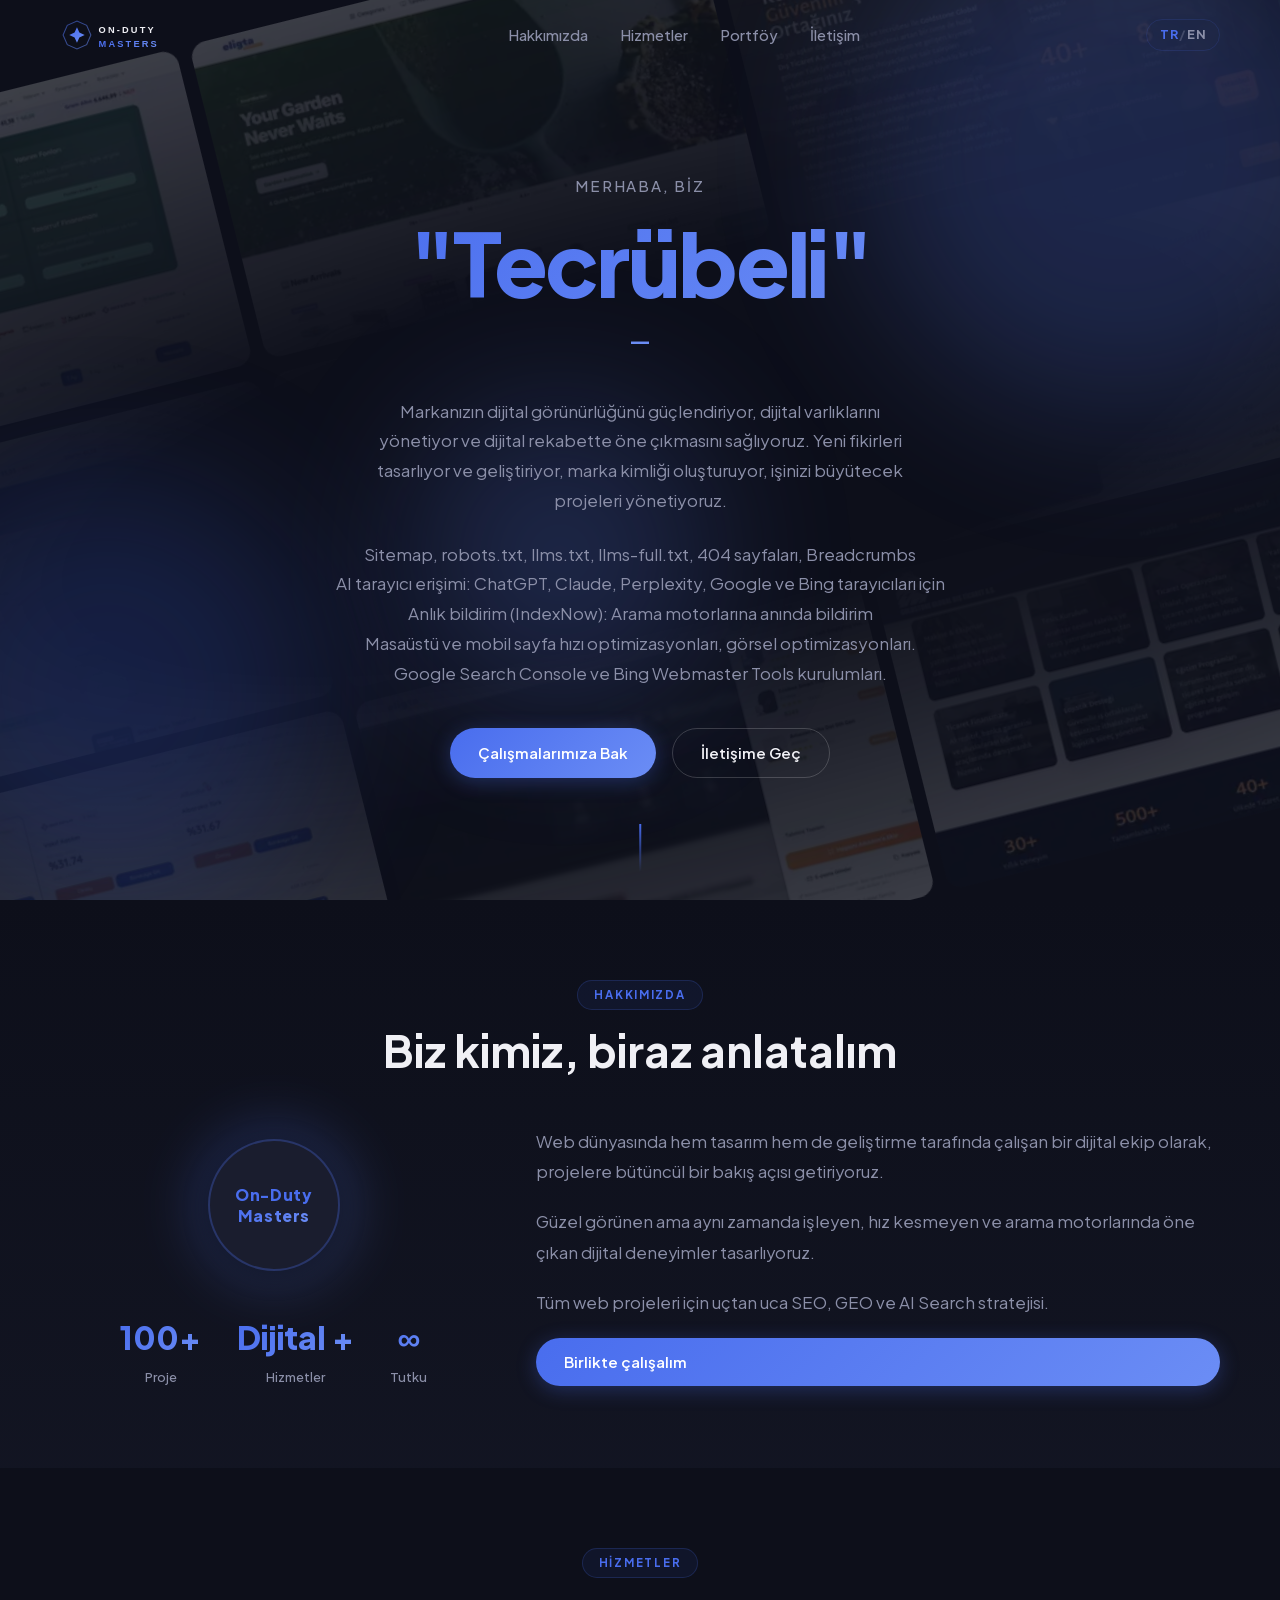
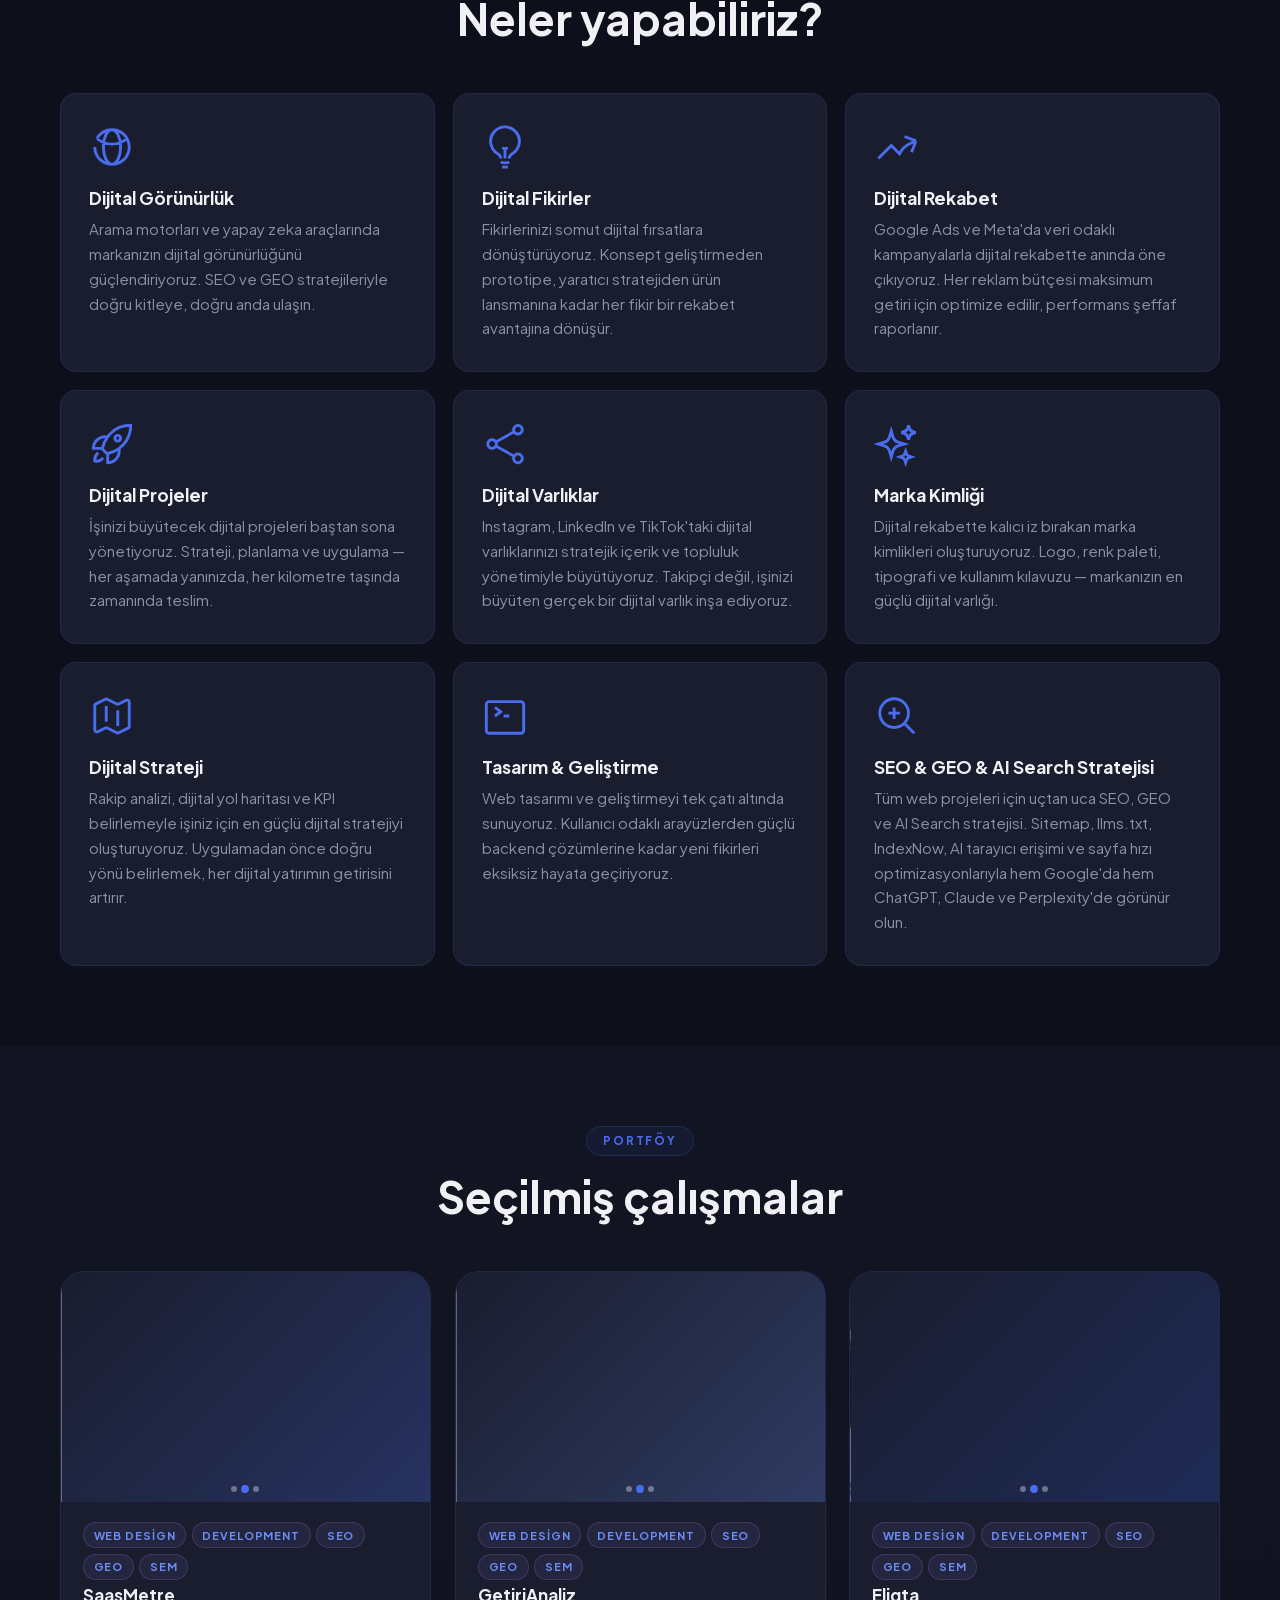
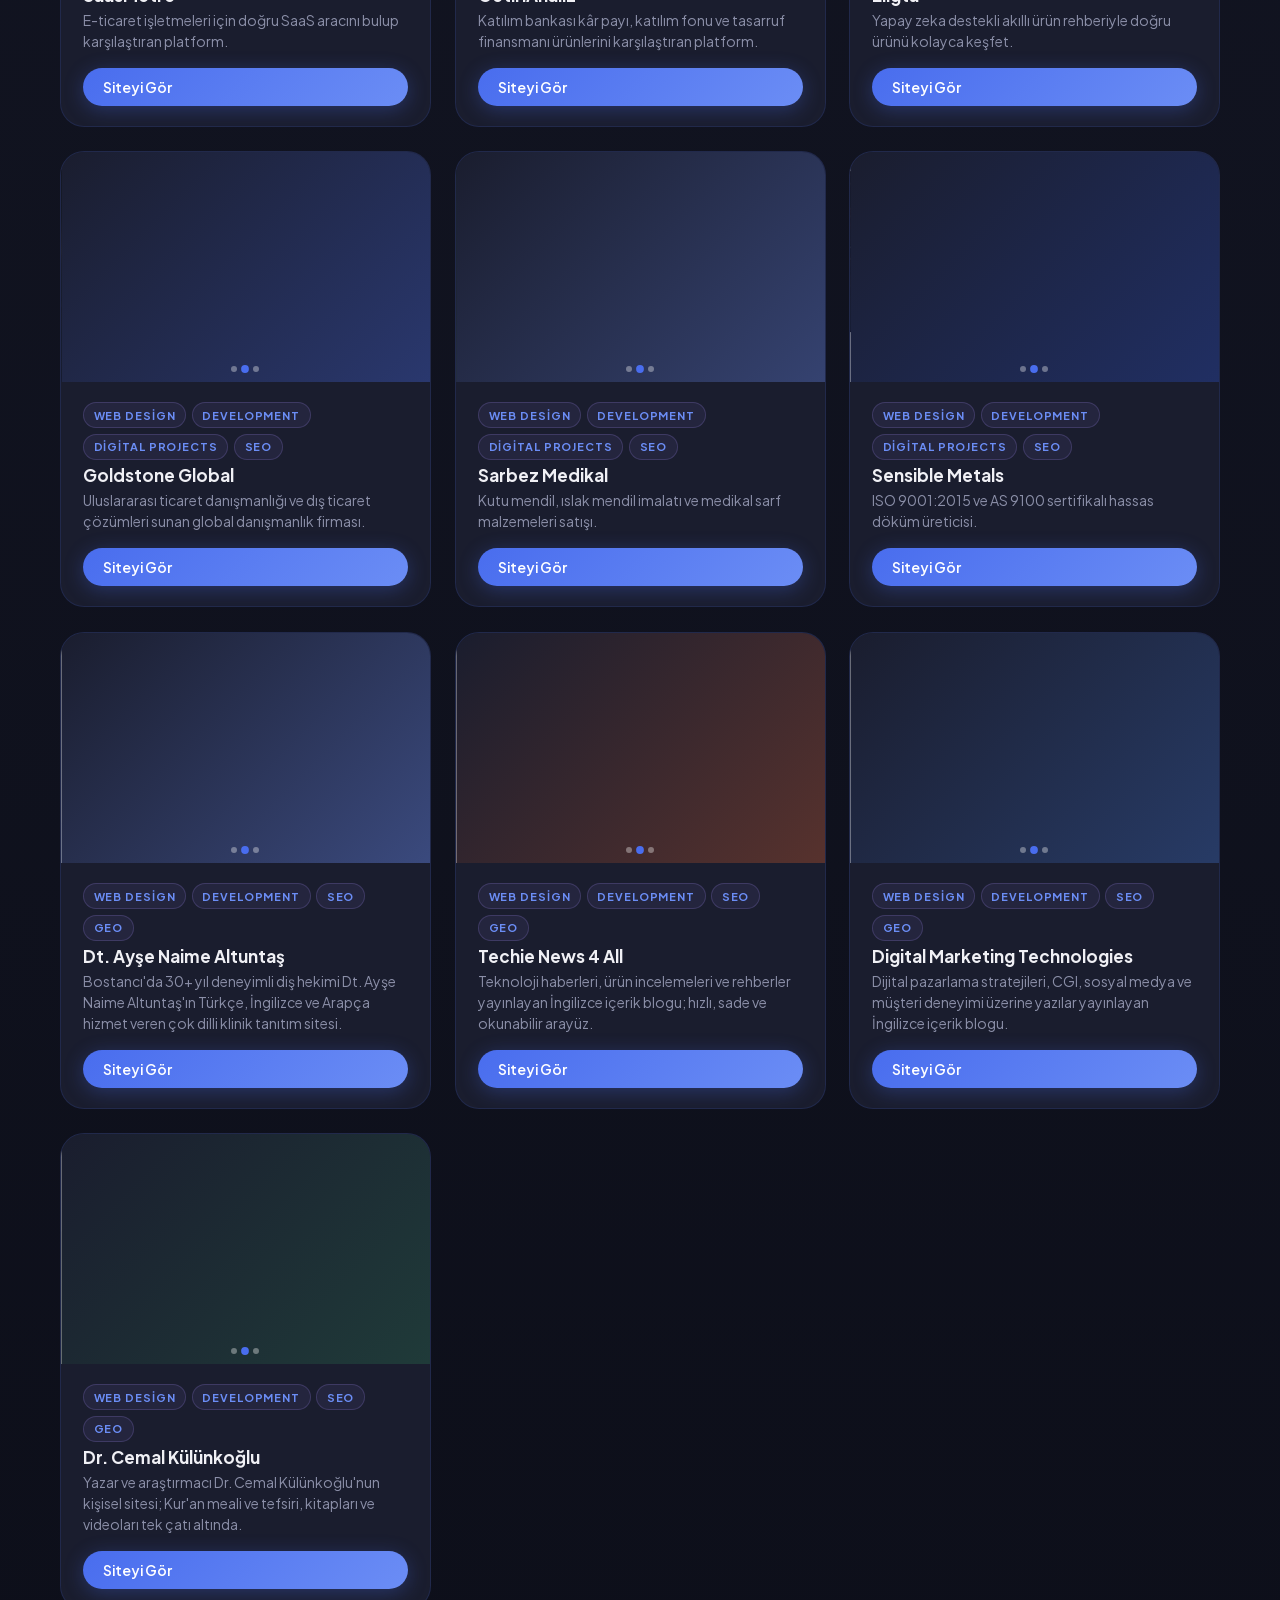
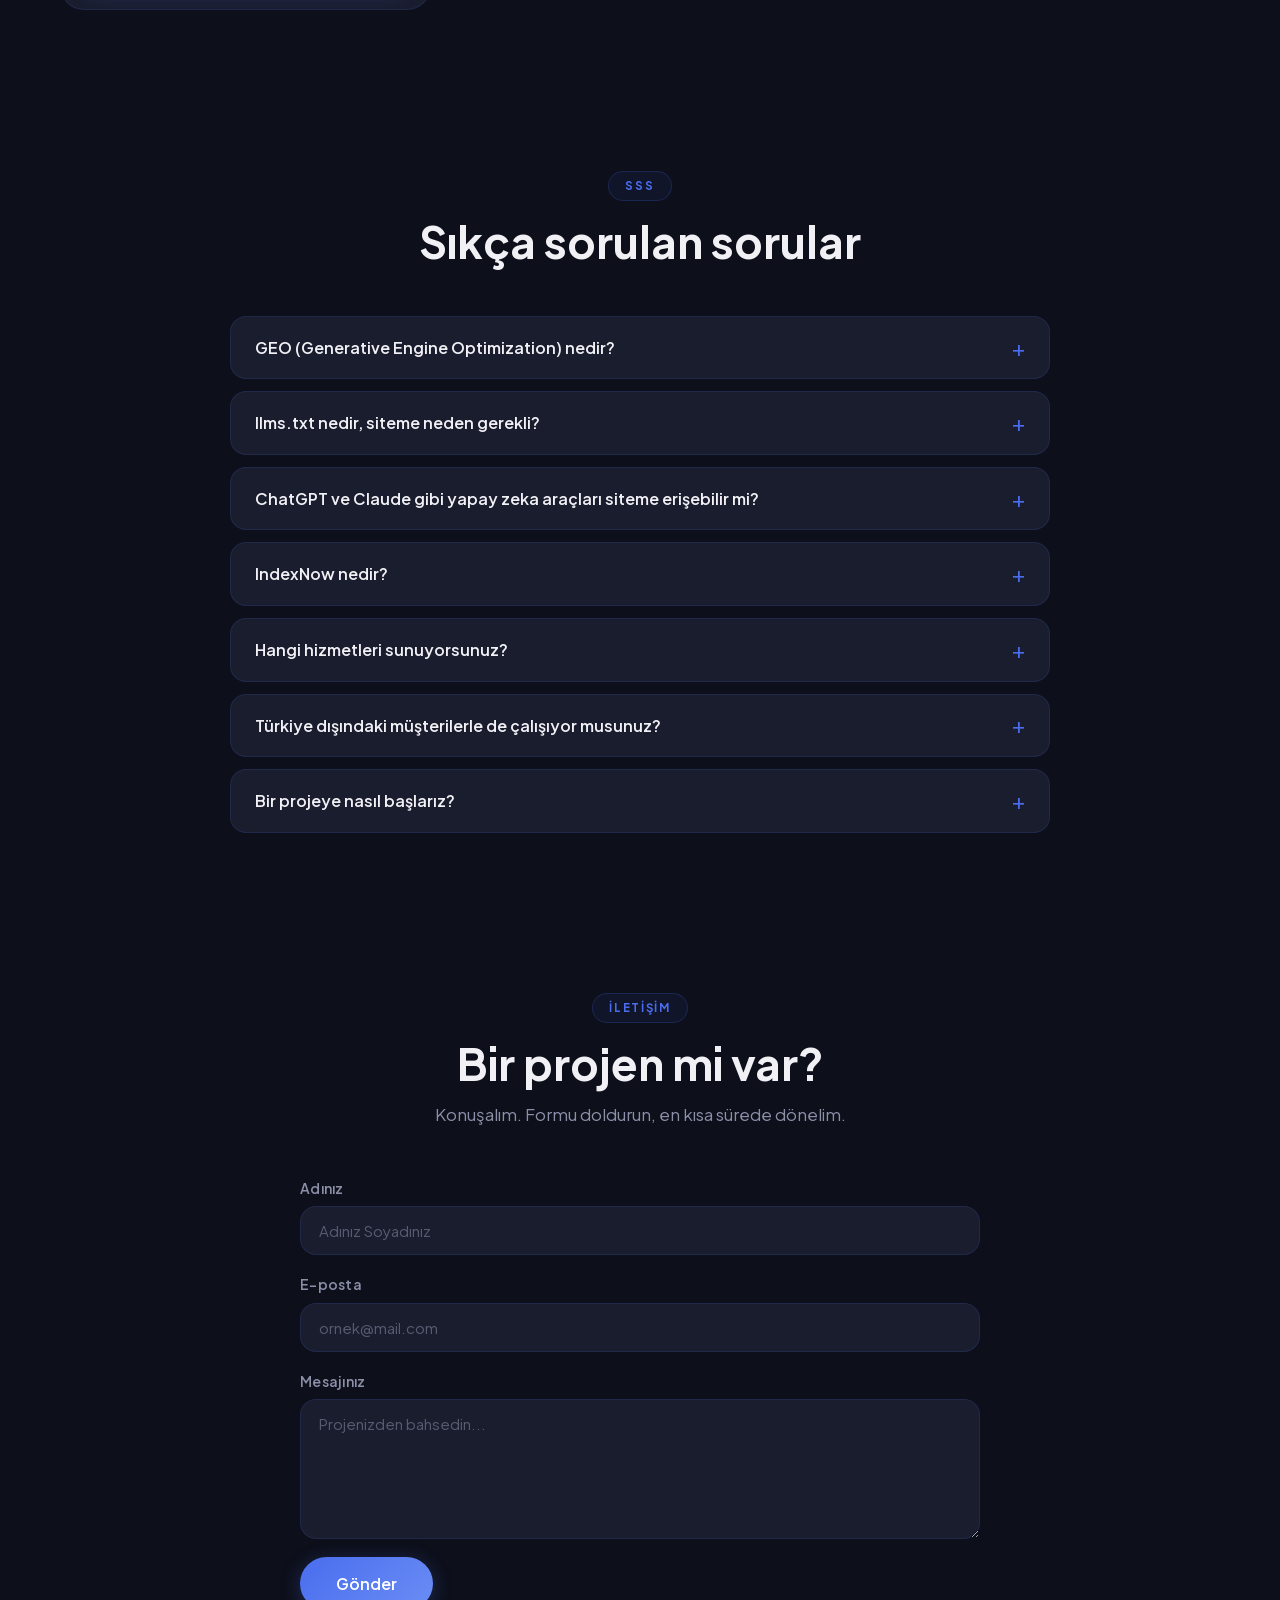
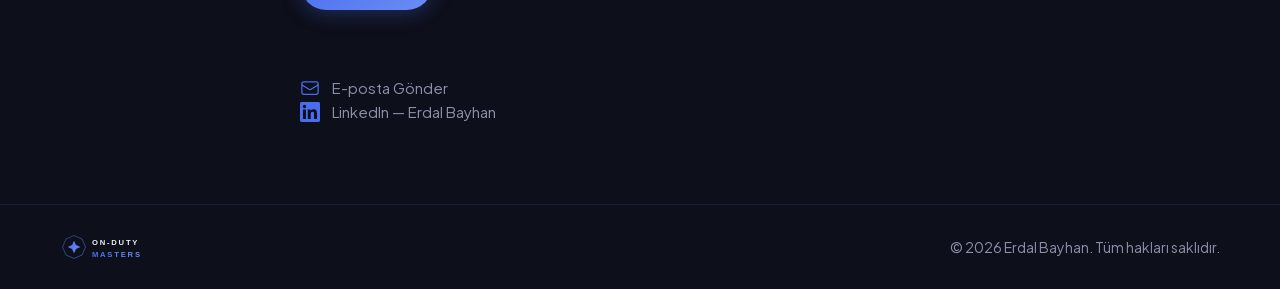
==== tr/index.html @ 628940ce "Bilingual URLs: / (EN) and /tr/ (TR) with hreflang - tr/index.html generated from index.html by tool" ====
<!DOCTYPE html>
<!-- Bu dosya tools/build-i18n.py ile index.html'den üretilir; elle düzenleme. -->
<html lang="tr">
<head>
  <meta charset="UTF-8" />
  <meta name="viewport" content="width=device-width, initial-scale=1.0" />
  <title>On-Duty Masters — Tecrübeli Dijital Ajans</title>
  <meta name="description" content="Markanızın dijital görünürlüğünü güçlendiriyor, dijital varlıklarını yönetiyor ve dijital rekabette öne çıkmasını sağlıyoruz. Yeni fikirleri tasarlıyor, marka kimliği oluşturuyor, işinizi büyütecek projeleri yönetiyoruz." />
  <meta name="author" content="On-Duty Masters" />
  <meta name="robots" content="index, follow, max-image-preview:large, max-snippet:-1" />
  <link rel="canonical" href="https://www.erdalbayhan.com/tr/" />
  <link rel="alternate" hreflang="en" href="https://www.erdalbayhan.com/" />
  <link rel="alternate" hreflang="tr" href="https://www.erdalbayhan.com/tr/" />
  <link rel="alternate" hreflang="x-default" href="https://www.erdalbayhan.com/" />

  <meta property="og:site_name" content="On-Duty Masters" />
  <meta property="og:title" content="On-Duty Masters — Tecrübeli Dijital Ajans" />
  <meta property="og:description" content="SEO, GEO ve AI Search stratejisi, web tasarımı ve geliştirme, marka kimliği ve işinizi büyütecek dijital projeler." />
  <meta property="og:url" content="https://www.erdalbayhan.com/tr/" />
  <meta property="og:type" content="website" />
  <meta property="og:locale" content="tr_TR" />
  <meta property="og:locale:alternate" content="en_US" />
  <meta property="og:image" content="https://www.erdalbayhan.com/assets/og-image.jpg" />
  <meta property="og:image:width" content="1200" />
  <meta property="og:image:height" content="630" />
  <meta property="og:image:alt" content="On-Duty Masters — &quot;Tecrübeli&quot; SEO, GEO ve AI Search strateji ajansı" />

  <meta name="twitter:card" content="summary_large_image" />
  <meta name="twitter:title" content="On-Duty Masters — Tecrübeli Dijital Ajans" />
  <meta name="twitter:description" content="SEO, GEO ve AI Search stratejisi, web tasarımı ve geliştirme, marka kimliği ve işinizi büyütecek dijital projeler." />
  <meta name="twitter:image" content="https://www.erdalbayhan.com/assets/og-image.jpg" />

  <link rel="icon" href="/assets/favicon.svg" type="image/svg+xml" />
  <link rel="icon" href="/assets/favicon.ico" sizes="any" />
  <link rel="apple-touch-icon" href="/assets/favicon.svg" />

  <!-- Dil tercihi: TR seçmiş ya da tarayıcısı Türkçe olan ziyaretçi /tr/'ye -->
  <script>
    (function () {
      var pref;
      try { pref = localStorage.getItem('eb-lang'); } catch (e) {}
      if (pref === 'en') location.replace('/' + location.search + location.hash);
    })();
  </script>

  <!-- Google Analytics — sayfa yüklendikten sonra, içerikle yarışmasın -->
  <script>
    window.dataLayer = window.dataLayer || [];
    function gtag(){dataLayer.push(arguments);}
    gtag('js', new Date());
    gtag('config', 'G-0DHMK597YT');
    window.addEventListener('load', function () {
      setTimeout(function () {
        var s = document.createElement('script');
        s.async = true;
        s.src = 'https://www.googletagmanager.com/gtag/js?id=G-0DHMK597YT';
        document.head.appendChild(s);
      }, 1500);
    });
  </script>

  <link rel="preload" href="/assets/fonts/plus-jakarta-sans-latin.woff2" as="font" type="font/woff2" crossorigin />
  <link rel="preload" href="/assets/fonts/plus-jakarta-sans-latin-ext.woff2" as="font" type="font/woff2" crossorigin />

  <link rel="stylesheet" href="/style.css?v=20261024g" />

  <script type="application/ld+json">
  {
    "@context": "https://schema.org",
    "@graph": [
      {
        "@type": [
          "Organization",
          "ProfessionalService"
        ],
        "@id": "https://www.erdalbayhan.com/#organization",
        "name": "On-Duty Masters",
        "alternateName": "Seasoned",
        "url": "https://www.erdalbayhan.com/",
        "logo": {
          "@type": "ImageObject",
          "url": "https://www.erdalbayhan.com/assets/logo.svg"
        },
        "image": "https://www.erdalbayhan.com/assets/og-image.jpg",
        "description": "Markaların dijital görünürlüğünü güçlendiriyor, dijital varlıklarını yönetiyor ve dijital rekabette öne çıkmalarını sağlıyoruz: uçtan uca SEO, GEO ve AI Search stratejisi, web tasarımı ve geliştirme, marka kimliği ve dijital proje yönetimi.",
        "email": "erdalbayhan@gmail.com",
        "founder": {
          "@id": "https://www.erdalbayhan.com/#erdal-bayhan"
        },
        "address": {
          "@type": "PostalAddress",
          "addressLocality": "Istanbul",
          "addressCountry": "TR"
        },
        "areaServed": [
          {
            "@type": "Country",
            "name": "Turkey"
          },
          "Worldwide"
        ],
        "knowsLanguage": [
          "tr",
          "en"
        ],
        "knowsAbout": [
          "SEO",
          "Generative Engine Optimization (GEO)",
          "AI Search",
          "Web Design",
          "Web Development",
          "Brand Identity",
          "Digital Strategy",
          "Google Ads",
          "Meta Ads",
          "Social Media Management"
        ],
        "hasOfferCatalog": {
          "@type": "OfferCatalog",
          "name": "Hizmetler",
          "itemListElement": [
            {
              "@type": "Offer",
              "itemOffered": {
                "@type": "Service",
                "name": "Dijital Görünürlük",
                "description": "Arama motorları ve yapay zeka araçlarında markanızın dijital görünürlüğünü güçlendiriyoruz. SEO ve GEO stratejileriyle doğru kitleye, doğru anda ulaşın.",
                "provider": {
                  "@id": "https://www.erdalbayhan.com/#organization"
                }
              }
            },
            {
              "@type": "Offer",
              "itemOffered": {
                "@type": "Service",
                "name": "Dijital Fikirler",
                "description": "Fikirlerinizi somut dijital fırsatlara dönüştürüyoruz. Konsept geliştirmeden prototipe, yaratıcı stratejiden ürün lansmanına kadar her fikir bir rekabet avantajına dönüşür.",
                "provider": {
                  "@id": "https://www.erdalbayhan.com/#organization"
                }
              }
            },
            {
              "@type": "Offer",
              "itemOffered": {
                "@type": "Service",
                "name": "Dijital Rekabet",
                "description": "Google Ads ve Meta'da veri odaklı kampanyalarla dijital rekabette anında öne çıkıyoruz. Her reklam bütçesi maksimum getiri için optimize edilir, performans şeffaf raporlanır.",
                "provider": {
                  "@id": "https://www.erdalbayhan.com/#organization"
                }
              }
            },
            {
              "@type": "Offer",
              "itemOffered": {
                "@type": "Service",
                "name": "Dijital Projeler",
                "description": "İşinizi büyütecek dijital projeleri baştan sona yönetiyoruz. Strateji, planlama ve uygulama — her aşamada yanınızda, her kilometre taşında zamanında teslim.",
                "provider": {
                  "@id": "https://www.erdalbayhan.com/#organization"
                }
              }
            },
            {
              "@type": "Offer",
              "itemOffered": {
                "@type": "Service",
                "name": "Dijital Varlıklar",
                "description": "Instagram, LinkedIn ve TikTok'taki dijital varlıklarınızı stratejik içerik ve topluluk yönetimiyle büyütüyoruz. Takipçi değil, işinizi büyüten gerçek bir dijital varlık inşa ediyoruz.",
                "provider": {
                  "@id": "https://www.erdalbayhan.com/#organization"
                }
              }
            },
            {
              "@type": "Offer",
              "itemOffered": {
                "@type": "Service",
                "name": "Marka Kimliği",
                "description": "Dijital rekabette kalıcı iz bırakan marka kimlikleri oluşturuyoruz. Logo, renk paleti, tipografi ve kullanım kılavuzu — markanızın en güçlü dijital varlığı.",
                "provider": {
                  "@id": "https://www.erdalbayhan.com/#organization"
                }
              }
            },
            {
              "@type": "Offer",
              "itemOffered": {
                "@type": "Service",
                "name": "Dijital Strateji",
                "description": "Rakip analizi, dijital yol haritası ve KPI belirlemeyle işiniz için en güçlü dijital stratejiyi oluşturuyoruz. Uygulamadan önce doğru yönü belirlemek, her dijital yatırımın getirisini artırır.",
                "provider": {
                  "@id": "https://www.erdalbayhan.com/#organization"
                }
              }
            },
            {
              "@type": "Offer",
              "itemOffered": {
                "@type": "Service",
                "name": "Tasarım & Geliştirme",
                "description": "Web tasarımı ve geliştirmeyi tek çatı altında sunuyoruz. Kullanıcı odaklı arayüzlerden güçlü backend çözümlerine kadar yeni fikirleri eksiksiz hayata geçiriyoruz.",
                "provider": {
                  "@id": "https://www.erdalbayhan.com/#organization"
                }
              }
            },
            {
              "@type": "Offer",
              "itemOffered": {
                "@type": "Service",
                "name": "SEO & GEO & AI Search Stratejisi",
                "description": "Tüm web projeleri için uçtan uca SEO, GEO ve AI Search stratejisi. Sitemap, llms.txt, IndexNow, AI tarayıcı erişimi ve sayfa hızı optimizasyonlarıyla hem Google'da hem ChatGPT, Claude ve Perplexity'de görünür olun.",
                "provider": {
                  "@id": "https://www.erdalbayhan.com/#organization"
                }
              }
            }
          ]
        },
        "contactPoint": {
          "@type": "ContactPoint",
          "contactType": "sales",
          "email": "erdalbayhan@gmail.com",
          "url": "https://www.erdalbayhan.com/tr/#iletisim",
          "availableLanguage": [
            "Turkish",
            "English"
          ]
        }
      },
      {
        "@type": "Person",
        "@id": "https://www.erdalbayhan.com/#erdal-bayhan",
        "name": "Erdal Bayhan",
        "url": "https://www.erdalbayhan.com/",
        "jobTitle": "Founder, Digital Strategist & Web Developer",
        "worksFor": {
          "@id": "https://www.erdalbayhan.com/#organization"
        },
        "sameAs": [
          "https://www.linkedin.com/in/erdalbayhan/"
        ]
      },
      {
        "@type": "WebSite",
        "@id": "https://www.erdalbayhan.com/#website",
        "url": "https://www.erdalbayhan.com/",
        "name": "On-Duty Masters",
        "publisher": {
          "@id": "https://www.erdalbayhan.com/#organization"
        },
        "inLanguage": [
          "en",
          "tr"
        ]
      },
      {
        "@type": "WebPage",
        "@id": "https://www.erdalbayhan.com/tr/#webpage",
        "url": "https://www.erdalbayhan.com/tr/",
        "name": "On-Duty Masters — Tecrübeli Dijital Ajans",
        "description": "Markanızın dijital görünürlüğünü güçlendiriyor, dijital varlıklarını yönetiyor ve dijital rekabette öne çıkmasını sağlıyoruz. Yeni fikirleri tasarlıyor, marka kimliği oluşturuyor, işinizi büyütecek projeleri yönetiyoruz.",
        "inLanguage": "tr",
        "isPartOf": {
          "@id": "https://www.erdalbayhan.com/#website"
        },
        "about": {
          "@id": "https://www.erdalbayhan.com/#organization"
        }
      },
      {
        "@type": "ItemList",
        "@id": "https://www.erdalbayhan.com/tr/#portfolio",
        "name": "Portföy",
        "itemListElement": [
          {
            "@type": "ListItem",
            "position": 1,
            "item": {
              "@type": "WebSite",
              "name": "SaasMetre",
              "url": "https://www.saasmetre.com",
              "description": "E-ticaret işletmeleri için doğru SaaS aracını bulup karşılaştıran platform.",
              "creator": {
                "@id": "https://www.erdalbayhan.com/#organization"
              }
            }
          },
          {
            "@type": "ListItem",
            "position": 2,
            "item": {
              "@type": "WebSite",
              "name": "GetiriAnaliz",
              "url": "https://www.getirianaliz.com",
              "description": "Katılım bankası kâr payı, katılım fonu ve tasarruf finansmanı ürünlerini karşılaştıran platform.",
              "creator": {
                "@id": "https://www.erdalbayhan.com/#organization"
              }
            }
          },
          {
            "@type": "ListItem",
            "position": 3,
            "item": {
              "@type": "WebSite",
              "name": "Eligta",
              "url": "https://www.eligta.com",
              "description": "Yapay zeka destekli akıllı ürün rehberiyle doğru ürünü kolayca keşfet.",
              "creator": {
                "@id": "https://www.erdalbayhan.com/#organization"
              }
            }
          },
          {
            "@type": "ListItem",
            "position": 4,
            "item": {
              "@type": "WebSite",
              "name": "Goldstone Global",
              "url": "https://www.goldstoneglb.com",
              "description": "Uluslararası ticaret danışmanlığı ve dış ticaret çözümleri sunan global danışmanlık firması.",
              "creator": {
                "@id": "https://www.erdalbayhan.com/#organization"
              }
            }
          },
          {
            "@type": "ListItem",
            "position": 5,
            "item": {
              "@type": "WebSite",
              "name": "Sarbez Medikal",
              "url": "https://www.sarbez.com.tr",
              "description": "Kutu mendil, ıslak mendil imalatı ve medikal sarf malzemeleri satışı.",
              "creator": {
                "@id": "https://www.erdalbayhan.com/#organization"
              }
            }
          },
          {
            "@type": "ListItem",
            "position": 6,
            "item": {
              "@type": "WebSite",
              "name": "Sensible Metals",
              "url": "https://www.sensiblemetals.com",
              "description": "ISO 9001:2015 ve AS 9100 sertifikalı hassas döküm üreticisi.",
              "creator": {
                "@id": "https://www.erdalbayhan.com/#organization"
              }
            }
          },
          {
            "@type": "ListItem",
            "position": 7,
            "item": {
              "@type": "WebSite",
              "name": "Dt. Ayşe Naime Altuntaş",
              "url": "https://naimekor.com",
              "description": "Bostancı'da 30+ yıl deneyimli diş hekimi Dt. Ayşe Naime Altuntaş'ın Türkçe, İngilizce ve Arapça hizmet veren çok dilli klinik tanıtım sitesi.",
              "creator": {
                "@id": "https://www.erdalbayhan.com/#organization"
              }
            }
          },
          {
            "@type": "ListItem",
            "position": 8,
            "item": {
              "@type": "WebSite",
              "name": "Techie News 4 All",
              "url": "https://techienews4all.blogspot.com",
              "description": "Teknoloji haberleri, ürün incelemeleri ve rehberler yayınlayan İngilizce içerik blogu; hızlı, sade ve okunabilir arayüz.",
              "creator": {
                "@id": "https://www.erdalbayhan.com/#organization"
              }
            }
          },
          {
            "@type": "ListItem",
            "position": 9,
            "item": {
              "@type": "WebSite",
              "name": "Digital Marketing Technologies",
              "url": "https://digital-mar-tech.blogspot.com",
              "description": "Dijital pazarlama stratejileri, CGI, sosyal medya ve müşteri deneyimi üzerine yazılar yayınlayan İngilizce içerik blogu.",
              "creator": {
                "@id": "https://www.erdalbayhan.com/#organization"
              }
            }
          },
          {
            "@type": "ListItem",
            "position": 10,
            "item": {
              "@type": "WebSite",
              "name": "Dr. Cemal Külünkoğlu",
              "url": "https://www.cemalkulunkoglu.net",
              "description": "Yazar ve araştırmacı Dr. Cemal Külünkoğlu'nun kişisel sitesi; Kur'an meali ve tefsiri, kitapları ve videoları tek çatı altında.",
              "creator": {
                "@id": "https://www.erdalbayhan.com/#organization"
              }
            }
          }
        ]
      },
      {
        "@type": "FAQPage",
        "@id": "https://www.erdalbayhan.com/tr/#faq",
        "mainEntity": [
          {
            "@type": "Question",
            "name": "GEO (Generative Engine Optimization) nedir?",
            "acceptedAnswer": {
              "@type": "Answer",
              "text": "GEO, bir web sitesini ChatGPT, Claude, Perplexity ve Google AI Overviews gibi yapay zeka cevap motorlarının bulabileceği, anlayabileceği ve kaynak olarak gösterebileceği hale getirmektir. SEO'yu tamamlar: SEO arama sonuçlarında üst sıralara çıkmayı, GEO ise yapay zekanın alıntıladığı kaynak olmayı hedefler."
            }
          },
          {
            "@type": "Question",
            "name": "llms.txt nedir, siteme neden gerekli?",
            "acceptedAnswer": {
              "@type": "Answer",
              "text": "llms.txt, sitenin kök dizininde duran ve kim olduğunuzu, ne sunduğunuzu ve önemli sayfalarınızı büyük dil modellerinin kolayca okuyabileceği düz metinle özetleyen bir dosyadır. llms-full.txt ile birlikte yapay zeka araçlarının işinizi doğru anlatmasına yardımcı olur."
            }
          },
          {
            "@type": "Question",
            "name": "ChatGPT ve Claude gibi yapay zeka araçları siteme erişebilir mi?",
            "acceptedAnswer": {
              "@type": "Answer",
              "text": "Ancak robots.txt dosyanız tarayıcılarına izin veriyorsa. robots.txt'yi GPTBot, OAI-SearchBot, ClaudeBot, PerplexityBot, Google-Extended ve Bingbot'a açıkça izin verecek şekilde yapılandırıyoruz; böylece içeriğiniz yapay zeka cevaplarında yer alabilir."
            }
          },
          {
            "@type": "Question",
            "name": "IndexNow nedir?",
            "acceptedAnswer": {
              "@type": "Answer",
              "text": "IndexNow, bir sayfa oluşturulduğunda, güncellendiğinde veya silindiğinde Bing ve Yandex gibi arama motorlarını anında haberdar eden bir protokoldür. Tarayıcıların değişikliği kendiliğinden keşfetmesini beklemeye gerek kalmaz."
            }
          },
          {
            "@type": "Question",
            "name": "Hangi hizmetleri sunuyorsunuz?",
            "acceptedAnswer": {
              "@type": "Answer",
              "text": "SEO, GEO ve AI Search stratejisi, web tasarımı ve geliştirme, marka kimliği ve logo, dijital strateji, Google Ads ve Meta kampanyaları, sosyal medya yönetimi ve uçtan uca dijital proje yönetimi."
            }
          },
          {
            "@type": "Question",
            "name": "Türkiye dışındaki müşterilerle de çalışıyor musunuz?",
            "acceptedAnswer": {
              "@type": "Answer",
              "text": "Evet. İstanbul merkezliyiz ve Türkçe ile İngilizce olarak dünyanın her yerinden müşterilerle çalışıyoruz."
            }
          },
          {
            "@type": "Question",
            "name": "Bir projeye nasıl başlarız?",
            "acceptedAnswer": {
              "@type": "Answer",
              "text": "Bu sayfadaki iletişim formunu doldurup projenizden bahsedin; en kısa sürede size dönelim."
            }
          }
        ]
      }
    ]
  }
  </script>
</head>
<body>

  <!-- ── NAVIGATION ── -->
  <nav class="navbar" id="navbar" role="navigation" aria-label="Ana menü">
    <div class="nav-container">
      <a href="#hero" class="nav-logo" aria-label="On-Duty Masters — Ana Sayfa">
        <img src="/assets/logo.svg" alt="On-Duty Masters" class="site-logo" />
      </a>

      <ul class="nav-links" id="nav-links">
        <li><a href="#hakkimda"  class="nav-link" data-tr="Hakkımızda" data-en="About Us">Hakkımızda</a></li>
        <li><a href="#hizmetler" class="nav-link" data-tr="Hizmetler" data-en="Services">Hizmetler</a></li>
        <li><a href="#portfolyo" class="nav-link" data-tr="Portföy"   data-en="Portfolio">Portföy</a></li>
        <li><a href="#iletisim"  class="nav-link" data-tr="İletişim"  data-en="Contact">İletişim</a></li>
      </ul>

      <div class="nav-actions">
        <a class="lang-btn" id="lang-btn" href="/" hreflang="en" aria-label="English version / İngilizce sürüm">
          <span class="lang-tr">TR</span><span class="lang-sep">/</span><span class="lang-en">EN</span>
        </a>
        <button class="hamburger" id="hamburger" aria-label="Menü" aria-expanded="false" aria-controls="mobile-menu">
          <span></span><span></span><span></span>
        </button>
      </div>
    </div>
  </nav>

  <div class="mobile-menu" id="mobile-menu">
    <button class="mobile-menu-close" id="mobile-menu-close" aria-label="Menüyü kapat">
      <svg viewBox="0 0 24 24" fill="none" stroke="currentColor" stroke-width="2.5" stroke-linecap="round"><path d="M18 6 6 18M6 6l12 12"/></svg>
    </button>
    <ul>
      <li><a href="#hakkimda"  class="mobile-nav-link" data-tr="Hakkımızda" data-en="About Us">Hakkımızda</a></li>
      <li><a href="#hizmetler" class="mobile-nav-link" data-tr="Hizmetler"  data-en="Services">Hizmetler</a></li>
      <li><a href="#portfolyo" class="mobile-nav-link" data-tr="Portföy"    data-en="Portfolio">Portföy</a></li>
      <li><a href="#iletisim"  class="mobile-nav-link" data-tr="İletişim"   data-en="Contact">İletişim</a></li>
    </ul>
  </div>

  <!-- ── HERO ── -->
  <section id="hero" aria-label="Giriş">
    <!-- Çapraz akan portföy şeritleri -->
    <div class="hero-marquee" aria-hidden="true">
      <div class="marquee-row">
        <div class="marquee-track marquee-track--left">
          <img src="/assets/images/sm/portfolio-1-1.webp" alt="" width="520" height="325" loading="lazy" decoding="async" /><img src="/assets/images/sm/portfolio-2-1.webp" alt="" width="520" height="325" loading="lazy" decoding="async" /><img src="/assets/images/sm/portfolio-3-1.webp" alt="" width="520" height="325" loading="lazy" decoding="async" /><img src="/assets/images/sm/portfolio-4-1.webp" alt="" width="520" height="325" loading="lazy" decoding="async" /><img src="/assets/images/sm/portfolio-5-1.webp" alt="" width="520" height="325" loading="lazy" decoding="async" /><img src="/assets/images/sm/portfolio-6-1.webp" alt="" width="520" height="325" loading="lazy" decoding="async" /><img src="/assets/images/sm/portfolio-7-1.webp" alt="" width="520" height="325" loading="lazy" decoding="async" /><img src="/assets/images/sm/portfolio-8-1.webp" alt="" width="520" height="325" loading="lazy" decoding="async" /><img src="/assets/images/sm/portfolio-9-1.webp" alt="" width="520" height="325" loading="lazy" decoding="async" /><img src="/assets/images/sm/portfolio-10-1.webp" alt="" width="520" height="325" loading="lazy" decoding="async" />
          <img src="/assets/images/sm/portfolio-1-1.webp" alt="" width="520" height="325" loading="lazy" decoding="async" /><img src="/assets/images/sm/portfolio-2-1.webp" alt="" width="520" height="325" loading="lazy" decoding="async" /><img src="/assets/images/sm/portfolio-3-1.webp" alt="" width="520" height="325" loading="lazy" decoding="async" /><img src="/assets/images/sm/portfolio-4-1.webp" alt="" width="520" height="325" loading="lazy" decoding="async" /><img src="/assets/images/sm/portfolio-5-1.webp" alt="" width="520" height="325" loading="lazy" decoding="async" /><img src="/assets/images/sm/portfolio-6-1.webp" alt="" width="520" height="325" loading="lazy" decoding="async" /><img src="/assets/images/sm/portfolio-7-1.webp" alt="" width="520" height="325" loading="lazy" decoding="async" /><img src="/assets/images/sm/portfolio-8-1.webp" alt="" width="520" height="325" loading="lazy" decoding="async" /><img src="/assets/images/sm/portfolio-9-1.webp" alt="" width="520" height="325" loading="lazy" decoding="async" /><img src="/assets/images/sm/portfolio-10-1.webp" alt="" width="520" height="325" loading="lazy" decoding="async" />
        </div>
      </div>
      <div class="marquee-row">
        <div class="marquee-track marquee-track--right">
          <img src="/assets/images/sm/portfolio-1-2.webp" alt="" width="520" height="325" loading="lazy" decoding="async" /><img src="/assets/images/sm/portfolio-2-2.webp" alt="" width="520" height="325" loading="lazy" decoding="async" /><img src="/assets/images/sm/portfolio-3-2.webp" alt="" width="520" height="325" loading="lazy" decoding="async" /><img src="/assets/images/sm/portfolio-4-2.webp" alt="" width="520" height="325" loading="lazy" decoding="async" /><img src="/assets/images/sm/portfolio-5-2.webp" alt="" width="520" height="325" loading="lazy" decoding="async" /><img src="/assets/images/sm/portfolio-6-2.webp" alt="" width="520" height="325" loading="lazy" decoding="async" /><img src="/assets/images/sm/portfolio-7-2.webp" alt="" width="520" height="325" loading="lazy" decoding="async" /><img src="/assets/images/sm/portfolio-8-2.webp" alt="" width="520" height="325" loading="lazy" decoding="async" /><img src="/assets/images/sm/portfolio-9-2.webp" alt="" width="520" height="325" loading="lazy" decoding="async" /><img src="/assets/images/sm/portfolio-10-2.webp" alt="" width="520" height="325" loading="lazy" decoding="async" />
          <img src="/assets/images/sm/portfolio-1-2.webp" alt="" width="520" height="325" loading="lazy" decoding="async" /><img src="/assets/images/sm/portfolio-2-2.webp" alt="" width="520" height="325" loading="lazy" decoding="async" /><img src="/assets/images/sm/portfolio-3-2.webp" alt="" width="520" height="325" loading="lazy" decoding="async" /><img src="/assets/images/sm/portfolio-4-2.webp" alt="" width="520" height="325" loading="lazy" decoding="async" /><img src="/assets/images/sm/portfolio-5-2.webp" alt="" width="520" height="325" loading="lazy" decoding="async" /><img src="/assets/images/sm/portfolio-6-2.webp" alt="" width="520" height="325" loading="lazy" decoding="async" /><img src="/assets/images/sm/portfolio-7-2.webp" alt="" width="520" height="325" loading="lazy" decoding="async" /><img src="/assets/images/sm/portfolio-8-2.webp" alt="" width="520" height="325" loading="lazy" decoding="async" /><img src="/assets/images/sm/portfolio-9-2.webp" alt="" width="520" height="325" loading="lazy" decoding="async" /><img src="/assets/images/sm/portfolio-10-2.webp" alt="" width="520" height="325" loading="lazy" decoding="async" />
        </div>
      </div>
      <div class="marquee-row">
        <div class="marquee-track marquee-track--right" style="animation-duration:28s">
          <img src="/assets/images/sm/portfolio-1-3.webp" alt="" width="520" height="325" loading="lazy" decoding="async" /><img src="/assets/images/sm/portfolio-2-3.webp" alt="" width="520" height="325" loading="lazy" decoding="async" /><img src="/assets/images/sm/portfolio-3-3.webp" alt="" width="520" height="325" loading="lazy" decoding="async" /><img src="/assets/images/sm/portfolio-4-3.webp" alt="" width="520" height="325" loading="lazy" decoding="async" /><img src="/assets/images/sm/portfolio-5-3.webp" alt="" width="520" height="325" loading="lazy" decoding="async" /><img src="/assets/images/sm/portfolio-6-3.webp" alt="" width="520" height="325" loading="lazy" decoding="async" /><img src="/assets/images/sm/portfolio-7-3.webp" alt="" width="520" height="325" loading="lazy" decoding="async" /><img src="/assets/images/sm/portfolio-8-3.webp" alt="" width="520" height="325" loading="lazy" decoding="async" /><img src="/assets/images/sm/portfolio-9-3.webp" alt="" width="520" height="325" loading="lazy" decoding="async" /><img src="/assets/images/sm/portfolio-10-3.webp" alt="" width="520" height="325" loading="lazy" decoding="async" />
          <img src="/assets/images/sm/portfolio-1-3.webp" alt="" width="520" height="325" loading="lazy" decoding="async" /><img src="/assets/images/sm/portfolio-2-3.webp" alt="" width="520" height="325" loading="lazy" decoding="async" /><img src="/assets/images/sm/portfolio-3-3.webp" alt="" width="520" height="325" loading="lazy" decoding="async" /><img src="/assets/images/sm/portfolio-4-3.webp" alt="" width="520" height="325" loading="lazy" decoding="async" /><img src="/assets/images/sm/portfolio-5-3.webp" alt="" width="520" height="325" loading="lazy" decoding="async" /><img src="/assets/images/sm/portfolio-6-3.webp" alt="" width="520" height="325" loading="lazy" decoding="async" /><img src="/assets/images/sm/portfolio-7-3.webp" alt="" width="520" height="325" loading="lazy" decoding="async" /><img src="/assets/images/sm/portfolio-8-3.webp" alt="" width="520" height="325" loading="lazy" decoding="async" /><img src="/assets/images/sm/portfolio-9-3.webp" alt="" width="520" height="325" loading="lazy" decoding="async" /><img src="/assets/images/sm/portfolio-10-3.webp" alt="" width="520" height="325" loading="lazy" decoding="async" />
        </div>
      </div>
    </div>

    <div class="blob blob-1" aria-hidden="true"></div>
    <div class="blob blob-2" aria-hidden="true"></div>
    <div class="blob blob-3" aria-hidden="true"></div>

    <div class="hero-content">
      <p class="hero-greeting reveal" data-tr="Merhaba, biz" data-en="Hi, We're">Merhaba, biz</p>
      <h1 class="hero-name reveal" data-tr="&quot;Tecrübeli&quot;" data-en="&quot;Seasoned&quot;">&quot;Tecrübeli&quot;</h1>
      <div class="hero-role reveal">
        <span class="role-prefix" aria-hidden="true">— </span>
        <span id="typed-output" aria-live="polite"></span>
      </div>
      <p class="hero-desc reveal"
         data-tr="Markanızın dijital görünürlüğünü güçlendiriyor, dijital varlıklarını yönetiyor ve dijital rekabette öne çıkmasını sağlıyoruz. Yeni fikirleri tasarlıyor ve geliştiriyor, marka kimliği oluşturuyor, işinizi büyütecek projeleri yönetiyoruz."
         data-en="We help brands master their digital presence, manage their digital assets, and win the digital competition. Design and develop new ideas, create brand identity, manage projects that will grow your business.">
        Markanızın dijital görünürlüğünü güçlendiriyor, dijital varlıklarını yönetiyor ve dijital rekabette öne çıkmasını sağlıyoruz. Yeni fikirleri tasarlıyor ve geliştiriyor, marka kimliği oluşturuyor, işinizi büyütecek projeleri yönetiyoruz.
      </p>
      <ul class="hero-features reveal">
        <li data-tr="Sitemap, robots.txt, llms.txt, llms-full.txt, 404 sayfaları, Breadcrumbs"
            data-en="Sitemap, robots.txt, llms.txt, llms-full.txt, 404 pages, Breadcrumbs">Sitemap, robots.txt, llms.txt, llms-full.txt, 404 sayfaları, Breadcrumbs</li>
        <li data-tr="AI tarayıcı erişimi: ChatGPT, Claude, Perplexity, Google ve Bing tarayıcıları için"
            data-en="AI crawler access: For ChatGPT, Claude, Perplexity, Google and Bing crawlers">AI tarayıcı erişimi: ChatGPT, Claude, Perplexity, Google ve Bing tarayıcıları için</li>
        <li data-tr="Anlık bildirim (IndexNow): Arama motorlarına anında bildirim"
            data-en="Instant notification (IndexNow): Instantly notify search engines">Anlık bildirim (IndexNow): Arama motorlarına anında bildirim</li>
        <li data-tr="Masaüstü ve mobil sayfa hızı optimizasyonları, görsel optimizasyonları."
            data-en="Desktop and mobile page speed optimizations, image optimizations.">Masaüstü ve mobil sayfa hızı optimizasyonları, görsel optimizasyonları.</li>
        <li data-tr="Google Search Console ve Bing Webmaster Tools kurulumları."
            data-en="Google Search Console and Bing Webmaster Tools setups.">Google Search Console ve Bing Webmaster Tools kurulumları.</li>
      </ul>
      <div class="hero-cta reveal">
        <a href="#portfolyo" class="btn btn-primary" data-tr="Çalışmalarımıza Bak" data-en="View Our Work">Çalışmalarımıza Bak</a>
        <a href="#iletisim"  class="btn btn-outline"  data-tr="İletişime Geç"    data-en="Get In Touch">İletişime Geç</a>
      </div>
    </div>

    <div class="hero-scroll-hint" aria-hidden="true"><span class="scroll-line"></span></div>
  </section>

  <!-- ── ABOUT ── -->
  <section id="hakkimda" aria-labelledby="hakkimda-title">
    <div class="container">
      <div class="section-header reveal">
        <span class="section-tag" data-tr="Hakkımızda" data-en="About Us">Hakkımızda</span>
        <h2 class="section-title" id="hakkimda-title"
            data-tr="Biz kimiz, biraz anlatalım"
            data-en="A bit about us">Biz kimiz, biraz anlatalım</h2>
      </div>

      <div class="about-grid">
        <div class="about-visual reveal">
          <div class="about-avatar">
            <div class="avatar-glow" aria-hidden="true"></div>
            <div class="avatar-initials" aria-label="On-Duty Masters">
              <span class="avatar-line1">On-Duty</span>
              <span class="avatar-line2">Masters</span>
            </div>
          </div>
          <div class="about-stats">
            <div class="stat-item reveal">
              <span class="stat-number">100+</span>
              <span class="stat-label" data-tr="Proje" data-en="Projects">Proje</span>
            </div>
            <div class="stat-item reveal">
              <span class="stat-number stat-label--full" data-tr="Dijital +" data-en="Digital +">Dijital +</span>
              <span class="stat-label" data-tr="Hizmetler" data-en="Services">Hizmetler</span>
            </div>
            <div class="stat-item reveal">
              <span class="stat-number">∞</span>
              <span class="stat-label" data-tr="Tutku" data-en="Passion">Tutku</span>
            </div>
          </div>
        </div>

        <div class="about-text reveal">
          <p data-tr="Web dünyasında hem tasarım hem de geliştirme tarafında çalışan bir dijital ekip olarak, projelere bütüncül bir bakış açısı getiriyoruz."
             data-en="As a digital team working on both design and development, we bring a holistic perspective to every project.">
            Web dünyasında hem tasarım hem de geliştirme tarafında çalışan bir dijital ekip olarak, projelere bütüncül bir bakış açısı getiriyoruz.
          </p>
          <p data-tr="Güzel görünen ama aynı zamanda işleyen, hız kesmeyen ve arama motorlarında öne çıkan dijital deneyimler tasarlıyoruz."
             data-en="We design digital experiences that look great, perform fast, and stand out in search engines.">
            Güzel görünen ama aynı zamanda işleyen, hız kesmeyen ve arama motorlarında öne çıkan dijital deneyimler tasarlıyoruz.
          </p>
          <p data-tr="Tüm web projeleri için uçtan uca SEO, GEO ve AI Search stratejisi."
             data-en="End-to-end SEO &amp; GEO &amp; AI Search strategy for all web projects.">
            Tüm web projeleri için uçtan uca SEO, GEO ve AI Search stratejisi.
          </p>
<a href="#iletisim" class="btn btn-primary" data-tr="Birlikte çalışalım" data-en="Let's work together">Birlikte çalışalım</a>
        </div>
      </div>
    </div>
  </section>

  <!-- ── SERVICES ── -->
  <section id="hizmetler" aria-labelledby="hizmetler-title">
    <div class="container">
      <div class="section-header reveal">
        <span class="section-tag" data-tr="Hizmetler" data-en="Services">Hizmetler</span>
        <h2 class="section-title" id="hizmetler-title"
            data-tr="Neler yapabiliriz?" data-en="What can we do?">Neler yapabiliriz?</h2>
      </div>

      <div class="services-grid">

        <!-- 1. Digital Presence -->
        <div class="service-card reveal">
          <div class="service-icon" aria-hidden="true">
            <svg viewBox="0 0 24 24" fill="none" stroke="currentColor" stroke-width="1.5"><path d="M12 21a9.004 9.004 0 0 0 8.716-6.747M12 21a9.004 9.004 0 0 1-8.716-6.747M12 21c2.485 0 4.5-4.03 4.5-9S14.485 3 12 3m0 18c-2.485 0-4.5-4.03-4.5-9S9.515 3 12 3m0 0a8.997 8.997 0 0 1 7.843 4.582M12 3a8.997 8.997 0 0 0-7.843 4.582m15.686 0A11.953 11.953 0 0 1 12 10.5c-2.998 0-5.74-1.1-7.843-2.918m15.686 0A8.959 8.959 0 0 1 21 12c0 .778-.099 1.533-.284 2.253M3 12a8.959 8.959 0 0 0 .284 2.253"/></svg>
          </div>
          <h3 data-tr="Dijital Görünürlük" data-en="Digital Presence">Dijital Görünürlük</h3>
          <p data-tr="Arama motorları ve yapay zeka araçlarında markanızın dijital görünürlüğünü güçlendiriyoruz. SEO ve GEO stratejileriyle doğru kitleye, doğru anda ulaşın."
             data-en="We strengthen your brand's digital presence across search engines and AI tools. With SEO and GEO strategies, reach the right audience at exactly the right moment.">
            Arama motorları ve yapay zeka araçlarında markanızın dijital görünürlüğünü güçlendiriyoruz. SEO ve GEO stratejileriyle doğru kitleye, doğru anda ulaşın.
          </p>
        </div>

        <!-- 2. Digital Ideas -->
        <div class="service-card reveal">
          <div class="service-icon" aria-hidden="true">
            <svg viewBox="0 0 24 24" fill="none" stroke="currentColor" stroke-width="1.5"><path d="M12 18v-5.25m0 0a6.01 6.01 0 0 0 1.5-.189m-1.5.189a6.01 6.01 0 0 1-1.5-.189m3.75 7.478a12.06 12.06 0 0 1-4.5 0m3.75 2.383a14.406 14.406 0 0 1-3 0M14.25 18v-.192c0-.983.658-1.823 1.508-2.316a7.5 7.5 0 1 0-7.517 0c.85.493 1.509 1.333 1.509 2.316V18"/></svg>
          </div>
          <h3 data-tr="Dijital Fikirler" data-en="Digital Ideas">Dijital Fikirler</h3>
          <p data-tr="Fikirlerinizi somut dijital fırsatlara dönüştürüyoruz. Konsept geliştirmeden prototipe, yaratıcı stratejiden ürün lansmanına kadar her fikir bir rekabet avantajına dönüşür."
             data-en="We transform your ideas into tangible digital opportunities. From concept to prototype, from creative strategy to product launch — every idea becomes a competitive advantage.">
            Fikirlerinizi somut dijital fırsatlara dönüştürüyoruz. Konsept geliştirmeden prototipe, yaratıcı stratejiden ürün lansmanına kadar her fikir bir rekabet avantajına dönüşür.
          </p>
        </div>

        <!-- 3. Digital Competition -->
        <div class="service-card reveal">
          <div class="service-icon" aria-hidden="true">
            <svg viewBox="0 0 24 24" fill="none" stroke="currentColor" stroke-width="1.5"><path d="M2.25 18 9 11.25l4.306 4.306a11.95 11.95 0 0 1 5.814-5.518l2.74-1.22m0 0-5.94-2.281m5.94 2.28-2.28 5.941"/></svg>
          </div>
          <h3 data-tr="Dijital Rekabet" data-en="Digital Competition">Dijital Rekabet</h3>
          <p data-tr="Google Ads ve Meta'da veri odaklı kampanyalarla dijital rekabette anında öne çıkıyoruz. Her reklam bütçesi maksimum getiri için optimize edilir, performans şeffaf raporlanır."
             data-en="We put you ahead of the digital competition instantly through data-driven campaigns on Google Ads and Meta. Every budget is optimized for maximum return, reported transparently.">
            Google Ads ve Meta'da veri odaklı kampanyalarla dijital rekabette anında öne çıkıyoruz. Her reklam bütçesi maksimum getiri için optimize edilir, performans şeffaf raporlanır.
          </p>
        </div>

        <!-- 4. Digital Projects -->
        <div class="service-card reveal">
          <div class="service-icon" aria-hidden="true">
            <svg viewBox="0 0 24 24" fill="none" stroke="currentColor" stroke-width="1.5"><path d="M15.59 14.37a6 6 0 0 1-5.84 7.38v-4.8m5.84-2.58a14.98 14.98 0 0 0 6.16-12.12A14.98 14.98 0 0 0 9.631 8.41m5.96 5.96a14.926 14.926 0 0 1-5.841 2.58m-.119-8.54a6 6 0 0 0-7.381 5.84h4.8m2.581-5.84a14.927 14.927 0 0 0-2.58 5.84m2.699 2.7c-.103.021-.207.041-.311.06a15.09 15.09 0 0 1-2.448-2.448 14.9 14.9 0 0 1 .06-.312m-2.24 2.39a4.493 4.493 0 0 0-1.757 4.306 4.493 4.493 0 0 0 4.306-1.758M16.5 9a1.5 1.5 0 1 1-3 0 1.5 1.5 0 0 1 3 0Z"/></svg>
          </div>
          <h3 data-tr="Dijital Projeler" data-en="Digital Projects">Dijital Projeler</h3>
          <p data-tr="İşinizi büyütecek dijital projeleri baştan sona yönetiyoruz. Strateji, planlama ve uygulama — her aşamada yanınızda, her kilometre taşında zamanında teslim."
             data-en="We manage digital projects end-to-end that grow your business. Strategy, planning and execution — by your side at every stage, on-time delivery at every milestone.">
            İşinizi büyütecek dijital projeleri baştan sona yönetiyoruz. Strateji, planlama ve uygulama — her aşamada yanınızda, her kilometre taşında zamanında teslim.
          </p>
        </div>

        <!-- 5. Digital Assets -->
        <div class="service-card reveal">
          <div class="service-icon" aria-hidden="true">
            <svg viewBox="0 0 24 24" fill="none" stroke="currentColor" stroke-width="1.5"><path d="M7.217 10.907a2.25 2.25 0 1 0 0 2.186m0-2.186c.18.324.283.696.283 1.093s-.103.77-.283 1.093m0-2.186 9.566-5.314m-9.566 7.5 9.566 5.314m0 0a2.25 2.25 0 1 0 3.935 2.186 2.25 2.25 0 0 0-3.935-2.186Zm0-12.814a2.25 2.25 0 1 0 3.933-2.185 2.25 2.25 0 0 0-3.933 2.185Z"/></svg>
          </div>
          <h3 data-tr="Dijital Varlıklar" data-en="Digital Assets">Dijital Varlıklar</h3>
          <p data-tr="Instagram, LinkedIn ve TikTok'taki dijital varlıklarınızı stratejik içerik ve topluluk yönetimiyle büyütüyoruz. Takipçi değil, işinizi büyüten gerçek bir dijital varlık inşa ediyoruz."
             data-en="We grow your digital assets on Instagram, LinkedIn and TikTok through strategic content and community management. We build real digital assets that grow your business, not just follower counts.">
            Instagram, LinkedIn ve TikTok'taki dijital varlıklarınızı stratejik içerik ve topluluk yönetimiyle büyütüyoruz. Takipçi değil, işinizi büyüten gerçek bir dijital varlık inşa ediyoruz.
          </p>
        </div>

        <!-- 6. Brand Identity -->
        <div class="service-card reveal">
          <div class="service-icon" aria-hidden="true">
            <svg viewBox="0 0 24 24" fill="none" stroke="currentColor" stroke-width="1.5"><path d="M9.813 15.904 9 18.75l-.813-2.846a4.5 4.5 0 0 0-3.09-3.09L2.25 12l2.846-.813a4.5 4.5 0 0 0 3.09-3.09L9 5.25l.813 2.846a4.5 4.5 0 0 0 3.09 3.09L15.75 12l-2.846.813a4.5 4.5 0 0 0-3.09 3.09ZM18.259 8.715 18 9.75l-.259-1.035a3.375 3.375 0 0 0-2.455-2.456L14.25 6l1.036-.259a3.375 3.375 0 0 0 2.455-2.456L18 2.25l.259 1.035a3.375 3.375 0 0 0 2.456 2.456L21.75 6l-1.035.259a3.375 3.375 0 0 0-2.456 2.456ZM16.894 20.567 16.5 21.75l-.394-1.183a2.25 2.25 0 0 0-1.423-1.423L13.5 18.75l1.183-.394a2.25 2.25 0 0 0 1.423-1.423l.394-1.183.394 1.183a2.25 2.25 0 0 0 1.423 1.423l1.183.394-1.183.394a2.25 2.25 0 0 0-1.423 1.423Z"/></svg>
          </div>
          <h3 data-tr="Marka Kimliği" data-en="Brand Identity">Marka Kimliği</h3>
          <p data-tr="Dijital rekabette kalıcı iz bırakan marka kimlikleri oluşturuyoruz. Logo, renk paleti, tipografi ve kullanım kılavuzu — markanızın en güçlü dijital varlığı."
             data-en="We create brand identities that leave a lasting mark in the digital competition. Logo, color palette, typography and usage guidelines — your brand's most powerful digital asset.">
            Dijital rekabette kalıcı iz bırakan marka kimlikleri oluşturuyoruz. Logo, renk paleti, tipografi ve kullanım kılavuzu — markanızın en güçlü dijital varlığı.
          </p>
        </div>

        <!-- 7. Digital Strategy -->
        <div class="service-card reveal">
          <div class="service-icon" aria-hidden="true">
            <svg viewBox="0 0 24 24" fill="none" stroke="currentColor" stroke-width="1.5"><path d="M9 6.75V15m6-6v8.25m.503 3.498 4.875-2.437c.381-.19.622-.58.622-1.006V4.82c0-.836-.88-1.38-1.628-1.006l-3.869 1.934c-.317.159-.69.159-1.006 0L9.503 3.252a1.125 1.125 0 0 0-1.006 0L3.622 5.689C3.24 5.88 3 6.27 3 6.695V19.18c0 .836.88 1.38 1.628 1.006l3.869-1.934c.317-.159.69-.159 1.006 0l4.994 2.497c.317.158.69.158 1.006 0Z"/></svg>
          </div>
          <h3 data-tr="Dijital Strateji" data-en="Digital Strategy">Dijital Strateji</h3>
          <p data-tr="Rakip analizi, dijital yol haritası ve KPI belirlemeyle işiniz için en güçlü dijital stratejiyi oluşturuyoruz. Uygulamadan önce doğru yönü belirlemek, her dijital yatırımın getirisini artırır."
             data-en="We build the strongest digital strategy for your business through competitor analysis, digital roadmapping and KPI setting. Defining the right direction before execution maximizes the return on every digital investment.">
            Rakip analizi, dijital yol haritası ve KPI belirlemeyle işiniz için en güçlü dijital stratejiyi oluşturuyoruz. Uygulamadan önce doğru yönü belirlemek, her dijital yatırımın getirisini artırır.
          </p>
        </div>

        <!-- 8. Design & Development -->
        <div class="service-card reveal">
          <div class="service-icon" aria-hidden="true">
            <svg viewBox="0 0 24 24" fill="none" stroke="currentColor" stroke-width="1.5"><path d="M6.75 7.5l3 2.25-3 2.25m4.5 0h3M3.75 21h16.5a1.5 1.5 0 0 0 1.5-1.5v-13.5a1.5 1.5 0 0 0-1.5-1.5H3.75a1.5 1.5 0 0 0-1.5 1.5v13.5a1.5 1.5 0 0 0 1.5 1.5Z"/></svg>
          </div>
          <h3 data-tr="Tasarım &amp; Geliştirme" data-en="Design &amp; Development">Tasarım &amp; Geliştirme</h3>
          <p data-tr="Web tasarımı ve geliştirmeyi tek çatı altında sunuyoruz. Kullanıcı odaklı arayüzlerden güçlü backend çözümlerine kadar yeni fikirleri eksiksiz hayata geçiriyoruz."
             data-en="We offer web design and development under one roof. From user-focused interfaces to robust backend solutions, we bring new ideas to life completely.">
            Web tasarımı ve geliştirmeyi tek çatı altında sunuyoruz. Kullanıcı odaklı arayüzlerden güçlü backend çözümlerine kadar yeni fikirleri eksiksiz hayata geçiriyoruz.
          </p>
        </div>

        <!-- 9. SEO & GEO & AI Search -->
        <div class="service-card reveal">
          <div class="service-icon" aria-hidden="true">
            <svg viewBox="0 0 24 24" fill="none" stroke="currentColor" stroke-width="1.5"><path d="m21 21-5.197-5.197m0 0A7.5 7.5 0 1 0 5.196 5.196a7.5 7.5 0 0 0 10.607 10.607ZM10.5 7.5v6m3-3h-6"/></svg>
          </div>
          <h3 data-tr="SEO &amp; GEO &amp; AI Search Stratejisi" data-en="SEO &amp; GEO &amp; AI Search Strategy">SEO &amp; GEO &amp; AI Search Stratejisi</h3>
          <p data-tr="Tüm web projeleri için uçtan uca SEO, GEO ve AI Search stratejisi. Sitemap, llms.txt, IndexNow, AI tarayıcı erişimi ve sayfa hızı optimizasyonlarıyla hem Google'da hem ChatGPT, Claude ve Perplexity'de görünür olun."
             data-en="End-to-end SEO &amp; GEO &amp; AI Search strategy for all web projects. With sitemaps, llms.txt, IndexNow, AI crawler access and page speed optimizations, get found on Google as well as ChatGPT, Claude and Perplexity.">
            Tüm web projeleri için uçtan uca SEO, GEO ve AI Search stratejisi. Sitemap, llms.txt, IndexNow, AI tarayıcı erişimi ve sayfa hızı optimizasyonlarıyla hem Google'da hem ChatGPT, Claude ve Perplexity'de görünür olun.
          </p>
        </div>

      </div>
    </div>
  </section>

  <!-- ── PORTFOLIO ── -->
  <section id="portfolyo" aria-labelledby="portfolyo-title">
    <div class="container">
      <div class="section-header reveal">
        <span class="section-tag" data-tr="Portföy" data-en="Portfolio">Portföy</span>
        <h2 class="section-title" id="portfolyo-title"
            data-tr="Seçilmiş çalışmalar" data-en="Selected works">Seçilmiş çalışmalar</h2>
      </div>

      <div class="portfolio-grid">

        <!-- Card 1 — SaasMetre -->
        <article class="portfolio-card reveal" data-tilt>
          <div class="portfolio-slider" style="background:linear-gradient(135deg,#1a1d2e,#496DEE44)">
            <div class="slider-track">
              <img src="/assets/images/md/portfolio-1-1.webp" srcset="/assets/images/md/portfolio-1-1.webp 800w, /assets/images/portfolio-1-1.webp 1600w" sizes="(min-width: 1024px) 380px, (min-width: 640px) 50vw, 100vw" alt="SaasMetre — Ana sayfa" width="800" height="500" loading="lazy" decoding="async" />
              <img src="/assets/images/md/portfolio-1-2.webp" srcset="/assets/images/md/portfolio-1-2.webp 800w, /assets/images/portfolio-1-2.webp 1600w" sizes="(min-width: 1024px) 380px, (min-width: 640px) 50vw, 100vw" alt="SaasMetre — Araç bulma" width="800" height="500" loading="lazy" decoding="async" />
              <img src="/assets/images/md/portfolio-1-3.webp" srcset="/assets/images/md/portfolio-1-3.webp 800w, /assets/images/portfolio-1-3.webp 1600w" sizes="(min-width: 1024px) 380px, (min-width: 640px) 50vw, 100vw" alt="SaasMetre — Karşılaştırma" width="800" height="500" loading="lazy" decoding="async" />
            </div>
            <div class="slider-dots" aria-hidden="true">
              <span class="dot active"></span><span class="dot"></span><span class="dot"></span>
            </div>
          </div>
          <div class="portfolio-info">
            <div class="portfolio-meta">
              <div class="portfolio-tags">
                <span class="portfolio-tag">Web Design</span>
                <span class="portfolio-tag">Development</span>
                <span class="portfolio-tag">SEO</span>
                <span class="portfolio-tag">GEO</span>
                <span class="portfolio-tag">SEM</span>
              </div>
              <h3>SaasMetre</h3>
              <p data-tr="E-ticaret işletmeleri için doğru SaaS aracını bulup karşılaştıran platform."
                 data-en="A platform helping e-commerce businesses find and compare the right SaaS tools.">
                E-ticaret işletmeleri için doğru SaaS aracını bulup karşılaştıran platform.
              </p>
            </div>
            <a href="https://www.saasmetre.com" target="_blank" rel="noopener noreferrer" class="btn btn-primary btn-sm" data-tr="Siteyi Gör" data-en="View Site">Siteyi Gör</a>
          </div>
        </article>

        <!-- Card 2 — GetiriAnaliz -->
        <article class="portfolio-card reveal" data-tilt>
          <div class="portfolio-slider" style="background:linear-gradient(135deg,#1a1d2e,#6B8DF544)">
            <div class="slider-track">
              <img src="/assets/images/md/portfolio-2-1.webp" srcset="/assets/images/md/portfolio-2-1.webp 800w, /assets/images/portfolio-2-1.webp 1600w" sizes="(min-width: 1024px) 380px, (min-width: 640px) 50vw, 100vw" alt="GetiriAnaliz — görsel 1" width="800" height="500" loading="lazy" decoding="async" />
              <img src="/assets/images/md/portfolio-2-2.webp" srcset="/assets/images/md/portfolio-2-2.webp 800w, /assets/images/portfolio-2-2.webp 1600w" sizes="(min-width: 1024px) 380px, (min-width: 640px) 50vw, 100vw" alt="GetiriAnaliz — görsel 2" width="800" height="500" loading="lazy" decoding="async" />
              <img src="/assets/images/md/portfolio-2-3.webp" srcset="/assets/images/md/portfolio-2-3.webp 800w, /assets/images/portfolio-2-3.webp 1600w" sizes="(min-width: 1024px) 380px, (min-width: 640px) 50vw, 100vw" alt="GetiriAnaliz — görsel 3" width="800" height="500" loading="lazy" decoding="async" />
            </div>
            <div class="slider-dots" aria-hidden="true">
              <span class="dot active"></span><span class="dot"></span><span class="dot"></span>
            </div>
          </div>
          <div class="portfolio-info">
            <div class="portfolio-meta">
              <div class="portfolio-tags">
                <span class="portfolio-tag">Web Design</span>
                <span class="portfolio-tag">Development</span>
                <span class="portfolio-tag">SEO</span>
                <span class="portfolio-tag">GEO</span>
                <span class="portfolio-tag">SEM</span>
              </div>
              <h3>GetiriAnaliz</h3>
              <p data-tr="Katılım bankası kâr payı, katılım fonu ve tasarruf finansmanı ürünlerini karşılaştıran platform."
                 data-en="A platform comparing participation bank profit shares, funds, and savings financing products.">
                Katılım bankası kâr payı, katılım fonu ve tasarruf finansmanı ürünlerini karşılaştıran platform.
              </p>
            </div>
            <a href="https://www.getirianaliz.com" target="_blank" rel="noopener noreferrer" class="btn btn-primary btn-sm" data-tr="Siteyi Gör" data-en="View Site">Siteyi Gör</a>
          </div>
        </article>

        <!-- Card 3 — Eligta -->
        <article class="portfolio-card reveal" data-tilt>
          <div class="portfolio-slider" style="background:linear-gradient(135deg,#1a1d2e,#2D52CC44)">
            <div class="slider-track">
              <img src="/assets/images/md/portfolio-3-1.webp" srcset="/assets/images/md/portfolio-3-1.webp 800w, /assets/images/portfolio-3-1.webp 1600w" sizes="(min-width: 1024px) 380px, (min-width: 640px) 50vw, 100vw" alt="Eligta — görsel 1" width="800" height="500" loading="lazy" decoding="async" />
              <img src="/assets/images/md/portfolio-3-2.webp" srcset="/assets/images/md/portfolio-3-2.webp 800w, /assets/images/portfolio-3-2.webp 1600w" sizes="(min-width: 1024px) 380px, (min-width: 640px) 50vw, 100vw" alt="Eligta — görsel 2" width="800" height="500" loading="lazy" decoding="async" />
              <img src="/assets/images/md/portfolio-3-3.webp" srcset="/assets/images/md/portfolio-3-3.webp 800w, /assets/images/portfolio-3-3.webp 1600w" sizes="(min-width: 1024px) 380px, (min-width: 640px) 50vw, 100vw" alt="Eligta — görsel 3" width="800" height="500" loading="lazy" decoding="async" />
            </div>
            <div class="slider-dots" aria-hidden="true">
              <span class="dot active"></span><span class="dot"></span><span class="dot"></span>
            </div>
          </div>
          <div class="portfolio-info">
            <div class="portfolio-meta">
              <div class="portfolio-tags">
                <span class="portfolio-tag">Web Design</span>
                <span class="portfolio-tag">Development</span>
                <span class="portfolio-tag">SEO</span>
                <span class="portfolio-tag">GEO</span>
                <span class="portfolio-tag">SEM</span>
              </div>
              <h3>Eligta</h3>
              <p data-tr="Yapay zeka destekli akıllı ürün rehberiyle doğru ürünü kolayca keşfet."
                 data-en="Discover the right product easily with an AI-powered smart product guide.">
                Yapay zeka destekli akıllı ürün rehberiyle doğru ürünü kolayca keşfet.
              </p>
            </div>
            <a href="https://www.eligta.com" target="_blank" rel="noopener noreferrer" class="btn btn-primary btn-sm" data-tr="Siteyi Gör" data-en="View Site">Siteyi Gör</a>
          </div>
        </article>

        <!-- Card 4 — Goldstone Global -->
        <article class="portfolio-card reveal" data-tilt>
          <div class="portfolio-slider" style="background:linear-gradient(135deg,#1a1d2e,#496DEE55)">
            <div class="slider-track">
              <img src="/assets/images/md/portfolio-4-1.webp" srcset="/assets/images/md/portfolio-4-1.webp 800w, /assets/images/portfolio-4-1.webp 1600w" sizes="(min-width: 1024px) 380px, (min-width: 640px) 50vw, 100vw" alt="Goldstone Global — görsel 1" width="800" height="500" loading="lazy" decoding="async" />
              <img src="/assets/images/md/portfolio-4-2.webp" srcset="/assets/images/md/portfolio-4-2.webp 800w, /assets/images/portfolio-4-2.webp 1600w" sizes="(min-width: 1024px) 380px, (min-width: 640px) 50vw, 100vw" alt="Goldstone Global — görsel 2" width="800" height="500" loading="lazy" decoding="async" />
              <img src="/assets/images/md/portfolio-4-3.webp" srcset="/assets/images/md/portfolio-4-3.webp 800w, /assets/images/portfolio-4-3.webp 1600w" sizes="(min-width: 1024px) 380px, (min-width: 640px) 50vw, 100vw" alt="Goldstone Global — görsel 3" width="800" height="500" loading="lazy" decoding="async" />
            </div>
            <div class="slider-dots" aria-hidden="true">
              <span class="dot active"></span><span class="dot"></span><span class="dot"></span>
            </div>
          </div>
          <div class="portfolio-info">
            <div class="portfolio-meta">
              <div class="portfolio-tags">
                <span class="portfolio-tag">Web Design</span>
                <span class="portfolio-tag">Development</span>
                <span class="portfolio-tag">Digital Projects</span>
                <span class="portfolio-tag">SEO</span>
              </div>
              <h3>Goldstone Global</h3>
              <p data-tr="Uluslararası ticaret danışmanlığı ve dış ticaret çözümleri sunan global danışmanlık firması."
                 data-en="A global consultancy offering international trade advisory and foreign trade solutions.">
                Uluslararası ticaret danışmanlığı ve dış ticaret çözümleri sunan global danışmanlık firması.
              </p>
            </div>
            <a href="https://www.goldstoneglb.com" target="_blank" rel="noopener noreferrer" class="btn btn-primary btn-sm" data-tr="Siteyi Gör" data-en="View Site">Siteyi Gör</a>
          </div>
        </article>

        <!-- Card 5 — Sarbez Medikal -->
        <article class="portfolio-card reveal" data-tilt>
          <div class="portfolio-slider" style="background:linear-gradient(135deg,#1a1d2e,#6B8DF555)">
            <div class="slider-track">
              <img src="/assets/images/md/portfolio-5-1.webp" srcset="/assets/images/md/portfolio-5-1.webp 800w, /assets/images/portfolio-5-1.webp 1600w" sizes="(min-width: 1024px) 380px, (min-width: 640px) 50vw, 100vw" alt="Sarbez Medikal — görsel 1" width="800" height="500" loading="lazy" decoding="async" />
              <img src="/assets/images/md/portfolio-5-2.webp" srcset="/assets/images/md/portfolio-5-2.webp 800w, /assets/images/portfolio-5-2.webp 1600w" sizes="(min-width: 1024px) 380px, (min-width: 640px) 50vw, 100vw" alt="Sarbez Medikal — görsel 2" width="800" height="500" loading="lazy" decoding="async" />
              <img src="/assets/images/md/portfolio-5-3.webp" srcset="/assets/images/md/portfolio-5-3.webp 800w, /assets/images/portfolio-5-3.webp 1600w" sizes="(min-width: 1024px) 380px, (min-width: 640px) 50vw, 100vw" alt="Sarbez Medikal — görsel 3" width="800" height="500" loading="lazy" decoding="async" />
            </div>
            <div class="slider-dots" aria-hidden="true">
              <span class="dot active"></span><span class="dot"></span><span class="dot"></span>
            </div>
          </div>
          <div class="portfolio-info">
            <div class="portfolio-meta">
              <div class="portfolio-tags">
                <span class="portfolio-tag">Web Design</span>
                <span class="portfolio-tag">Development</span>
                <span class="portfolio-tag">Digital Projects</span>
                <span class="portfolio-tag">SEO</span>
              </div>
              <h3>Sarbez Medikal</h3>
              <p data-tr="Kutu mendil, ıslak mendil imalatı ve medikal sarf malzemeleri satışı."
                 data-en="Manufacturer and supplier of tissue paper, wet wipes, and medical consumables.">
                Kutu mendil, ıslak mendil imalatı ve medikal sarf malzemeleri satışı.
              </p>
            </div>
            <a href="https://www.sarbez.com.tr" target="_blank" rel="noopener noreferrer" class="btn btn-primary btn-sm" data-tr="Siteyi Gör" data-en="View Site">Siteyi Gör</a>
          </div>
        </article>

        <!-- Card 6 — Sensible Metals -->
        <article class="portfolio-card reveal" data-tilt>
          <div class="portfolio-slider" style="background:linear-gradient(135deg,#1a1d2e,#2D52CC55)">
            <div class="slider-track">
              <img src="/assets/images/md/portfolio-6-1.webp" srcset="/assets/images/md/portfolio-6-1.webp 800w, /assets/images/portfolio-6-1.webp 1600w" sizes="(min-width: 1024px) 380px, (min-width: 640px) 50vw, 100vw" alt="Sensible Metals — görsel 1" width="800" height="500" loading="lazy" decoding="async" />
              <img src="/assets/images/md/portfolio-6-2.webp" srcset="/assets/images/md/portfolio-6-2.webp 800w, /assets/images/portfolio-6-2.webp 1600w" sizes="(min-width: 1024px) 380px, (min-width: 640px) 50vw, 100vw" alt="Sensible Metals — görsel 2" width="800" height="500" loading="lazy" decoding="async" />
              <img src="/assets/images/md/portfolio-6-3.webp" srcset="/assets/images/md/portfolio-6-3.webp 800w, /assets/images/portfolio-6-3.webp 1600w" sizes="(min-width: 1024px) 380px, (min-width: 640px) 50vw, 100vw" alt="Sensible Metals — görsel 3" width="800" height="500" loading="lazy" decoding="async" />
            </div>
            <div class="slider-dots" aria-hidden="true">
              <span class="dot active"></span><span class="dot"></span><span class="dot"></span>
            </div>
          </div>
          <div class="portfolio-info">
            <div class="portfolio-meta">
              <div class="portfolio-tags">
                <span class="portfolio-tag">Web Design</span>
                <span class="portfolio-tag">Development</span>
                <span class="portfolio-tag">Digital Projects</span>
                <span class="portfolio-tag">SEO</span>
              </div>
              <h3>Sensible Metals</h3>
              <p data-tr="ISO 9001:2015 ve AS 9100 sertifikalı hassas döküm üreticisi."
                 data-en="ISO 9001:2015 and AS 9100 certified precision casting manufacturer.">
                ISO 9001:2015 ve AS 9100 sertifikalı hassas döküm üreticisi.
              </p>
            </div>
            <a href="https://www.sensiblemetals.com" target="_blank" rel="noopener noreferrer" class="btn btn-primary btn-sm" data-tr="Siteyi Gör" data-en="View Site">Siteyi Gör</a>
          </div>
        </article>

        <!-- Card 7 — Dt. Ayşe Naime Altuntaş -->
        <article class="portfolio-card reveal" data-tilt>
          <div class="portfolio-slider" style="background:linear-gradient(135deg,#1a1d2e,#6B8DF566)">
            <div class="slider-track">
              <img src="/assets/images/md/portfolio-7-1.webp" srcset="/assets/images/md/portfolio-7-1.webp 800w, /assets/images/portfolio-7-1.webp 1600w" sizes="(min-width: 1024px) 380px, (min-width: 640px) 50vw, 100vw" alt="Dt. Ayşe Naime Altuntaş — görsel 1" width="800" height="500" loading="lazy" decoding="async" />
              <img src="/assets/images/md/portfolio-7-2.webp" srcset="/assets/images/md/portfolio-7-2.webp 800w, /assets/images/portfolio-7-2.webp 1600w" sizes="(min-width: 1024px) 380px, (min-width: 640px) 50vw, 100vw" alt="Dt. Ayşe Naime Altuntaş — görsel 2" width="800" height="500" loading="lazy" decoding="async" />
              <img src="/assets/images/md/portfolio-7-3.webp" srcset="/assets/images/md/portfolio-7-3.webp 800w, /assets/images/portfolio-7-3.webp 1600w" sizes="(min-width: 1024px) 380px, (min-width: 640px) 50vw, 100vw" alt="Dt. Ayşe Naime Altuntaş — görsel 3" width="800" height="500" loading="lazy" decoding="async" />
            </div>
            <div class="slider-dots" aria-hidden="true">
              <span class="dot active"></span><span class="dot"></span><span class="dot"></span>
            </div>
          </div>
          <div class="portfolio-info">
            <div class="portfolio-meta">
              <div class="portfolio-tags">
                <span class="portfolio-tag">Web Design</span>
                <span class="portfolio-tag">Development</span>
                <span class="portfolio-tag">SEO</span>
                <span class="portfolio-tag">GEO</span>
              </div>
              <h3>Dt. Ayşe Naime Altuntaş</h3>
              <p data-tr="Bostancı'da 30+ yıl deneyimli diş hekimi Dt. Ayşe Naime Altuntaş'ın Türkçe, İngilizce ve Arapça hizmet veren çok dilli klinik tanıtım sitesi."
                 data-en="A multilingual clinic website for Dt. Ayşe Naime Altuntaş, a dentist with 30+ years of experience in Bostancı, serving in Turkish, English, and Arabic.">
                Bostancı'da 30+ yıl deneyimli diş hekimi Dt. Ayşe Naime Altuntaş'ın Türkçe, İngilizce ve Arapça hizmet veren çok dilli klinik tanıtım sitesi.
              </p>
            </div>
            <a href="https://naimekor.com" target="_blank" rel="noopener noreferrer" class="btn btn-primary btn-sm" data-tr="Siteyi Gör" data-en="View Site">Siteyi Gör</a>
          </div>
        </article>

        <!-- Card 8 — Techie News 4 All -->
        <article class="portfolio-card reveal" data-tilt>
          <div class="portfolio-slider" style="background:linear-gradient(135deg,#1a1d2e,#FF6B2B44)">
            <div class="slider-track">
              <img src="/assets/images/md/portfolio-8-1.webp" srcset="/assets/images/md/portfolio-8-1.webp 800w, /assets/images/portfolio-8-1.webp 1600w" sizes="(min-width: 1024px) 380px, (min-width: 640px) 50vw, 100vw" alt="Techie News 4 All — görsel 1" width="800" height="500" loading="lazy" decoding="async" />
              <img src="/assets/images/md/portfolio-8-2.webp" srcset="/assets/images/md/portfolio-8-2.webp 800w, /assets/images/portfolio-8-2.webp 1600w" sizes="(min-width: 1024px) 380px, (min-width: 640px) 50vw, 100vw" alt="Techie News 4 All — görsel 2" width="800" height="500" loading="lazy" decoding="async" />
              <img src="/assets/images/md/portfolio-8-3.webp" srcset="/assets/images/md/portfolio-8-3.webp 800w, /assets/images/portfolio-8-3.webp 1600w" sizes="(min-width: 1024px) 380px, (min-width: 640px) 50vw, 100vw" alt="Techie News 4 All — görsel 3" width="800" height="500" loading="lazy" decoding="async" />
            </div>
            <div class="slider-dots" aria-hidden="true">
              <span class="dot active"></span><span class="dot"></span><span class="dot"></span>
            </div>
          </div>
          <div class="portfolio-info">
            <div class="portfolio-meta">
              <div class="portfolio-tags">
                <span class="portfolio-tag">Web Design</span>
                <span class="portfolio-tag">Development</span>
                <span class="portfolio-tag">SEO</span>
                <span class="portfolio-tag">GEO</span>
              </div>
              <h3>Techie News 4 All</h3>
              <p data-tr="Teknoloji haberleri, ürün incelemeleri ve rehberler yayınlayan İngilizce içerik blogu; hızlı, sade ve okunabilir arayüz."
                 data-en="An English-language blog publishing tech news, product reviews, and guides, with a fast, clean, readable interface.">
                Teknoloji haberleri, ürün incelemeleri ve rehberler yayınlayan İngilizce içerik blogu; hızlı, sade ve okunabilir arayüz.
              </p>
            </div>
            <a href="https://techienews4all.blogspot.com" target="_blank" rel="noopener noreferrer" class="btn btn-primary btn-sm" data-tr="Siteyi Gör" data-en="View Site">Siteyi Gör</a>
          </div>
        </article>

        <!-- Card 9 — Digital Marketing Technologies -->
        <article class="portfolio-card reveal" data-tilt>
          <div class="portfolio-slider" style="background:linear-gradient(135deg,#1a1d2e,#4C8DFF44)">
            <div class="slider-track">
              <img src="/assets/images/md/portfolio-9-1.webp" srcset="/assets/images/md/portfolio-9-1.webp 800w, /assets/images/portfolio-9-1.webp 1600w" sizes="(min-width: 1024px) 380px, (min-width: 640px) 50vw, 100vw" alt="Digital Marketing Technologies — görsel 1" width="800" height="500" loading="lazy" decoding="async" />
              <img src="/assets/images/md/portfolio-9-2.webp" srcset="/assets/images/md/portfolio-9-2.webp 800w, /assets/images/portfolio-9-2.webp 1600w" sizes="(min-width: 1024px) 380px, (min-width: 640px) 50vw, 100vw" alt="Digital Marketing Technologies — görsel 2" width="800" height="500" loading="lazy" decoding="async" />
              <img src="/assets/images/md/portfolio-9-3.webp" srcset="/assets/images/md/portfolio-9-3.webp 800w, /assets/images/portfolio-9-3.webp 1600w" sizes="(min-width: 1024px) 380px, (min-width: 640px) 50vw, 100vw" alt="Digital Marketing Technologies — görsel 3" width="800" height="500" loading="lazy" decoding="async" />
            </div>
            <div class="slider-dots" aria-hidden="true">
              <span class="dot active"></span><span class="dot"></span><span class="dot"></span>
            </div>
          </div>
          <div class="portfolio-info">
            <div class="portfolio-meta">
              <div class="portfolio-tags">
                <span class="portfolio-tag">Web Design</span>
                <span class="portfolio-tag">Development</span>
                <span class="portfolio-tag">SEO</span>
                <span class="portfolio-tag">GEO</span>
              </div>
              <h3>Digital Marketing Technologies</h3>
              <p data-tr="Dijital pazarlama stratejileri, CGI, sosyal medya ve müşteri deneyimi üzerine yazılar yayınlayan İngilizce içerik blogu."
                 data-en="An English-language blog covering digital marketing strategy, CGI, social media, and customer experience.">
                Dijital pazarlama stratejileri, CGI, sosyal medya ve müşteri deneyimi üzerine yazılar yayınlayan İngilizce içerik blogu.
              </p>
            </div>
            <a href="https://digital-mar-tech.blogspot.com" target="_blank" rel="noopener noreferrer" class="btn btn-primary btn-sm" data-tr="Siteyi Gör" data-en="View Site">Siteyi Gör</a>
          </div>
        </article>

        <!-- Card 10 — Dr. Cemal Külünkoğlu -->
        <article class="portfolio-card reveal" data-tilt>
          <div class="portfolio-slider" style="background:linear-gradient(135deg,#1a1d2e,#2E8B5744)">
            <div class="slider-track">
              <img src="/assets/images/md/portfolio-10-1.webp" srcset="/assets/images/md/portfolio-10-1.webp 800w, /assets/images/portfolio-10-1.webp 1600w" sizes="(min-width: 1024px) 380px, (min-width: 640px) 50vw, 100vw" alt="Dr. Cemal Külünkoğlu — görsel 1" width="800" height="500" loading="lazy" decoding="async" />
              <img src="/assets/images/md/portfolio-10-2.webp" srcset="/assets/images/md/portfolio-10-2.webp 800w, /assets/images/portfolio-10-2.webp 1600w" sizes="(min-width: 1024px) 380px, (min-width: 640px) 50vw, 100vw" alt="Dr. Cemal Külünkoğlu — görsel 2" width="800" height="500" loading="lazy" decoding="async" />
              <img src="/assets/images/md/portfolio-10-3.webp" srcset="/assets/images/md/portfolio-10-3.webp 800w, /assets/images/portfolio-10-3.webp 1600w" sizes="(min-width: 1024px) 380px, (min-width: 640px) 50vw, 100vw" alt="Dr. Cemal Külünkoğlu — görsel 3" width="800" height="500" loading="lazy" decoding="async" />
            </div>
            <div class="slider-dots" aria-hidden="true">
              <span class="dot active"></span><span class="dot"></span><span class="dot"></span>
            </div>
          </div>
          <div class="portfolio-info">
            <div class="portfolio-meta">
              <div class="portfolio-tags">
                <span class="portfolio-tag">Web Design</span>
                <span class="portfolio-tag">Development</span>
                <span class="portfolio-tag">SEO</span>
                <span class="portfolio-tag">GEO</span>
              </div>
              <h3>Dr. Cemal Külünkoğlu</h3>
              <p data-tr="Yazar ve araştırmacı Dr. Cemal Külünkoğlu'nun kişisel sitesi; Kur'an meali ve tefsiri, kitapları ve videoları tek çatı altında."
                 data-en="Personal website of author and researcher Dr. Cemal Külünkoğlu, bringing together his Quran translation and commentary, books, and videos.">
                Yazar ve araştırmacı Dr. Cemal Külünkoğlu'nun kişisel sitesi; Kur'an meali ve tefsiri, kitapları ve videoları tek çatı altında.
              </p>
            </div>
            <a href="https://www.cemalkulunkoglu.net" target="_blank" rel="noopener noreferrer" class="btn btn-primary btn-sm" data-tr="Siteyi Gör" data-en="View Site">Siteyi Gör</a>
          </div>
        </article>

      </div>
    </div>
  </section>

  <!-- ── FAQ ── -->
  <section id="sss" aria-labelledby="sss-title">
    <div class="container">
      <div class="section-header reveal">
        <span class="section-tag" data-tr="SSS" data-en="FAQ">SSS</span>
        <h2 class="section-title" id="sss-title"
            data-tr="Sıkça sorulan sorular" data-en="Frequently asked questions">Sıkça sorulan sorular</h2>
      </div>

      <div class="faq-list reveal">
        <details class="faq-item">
          <summary data-tr="GEO (Generative Engine Optimization) nedir?"
                   data-en="What is GEO (Generative Engine Optimization)?">GEO (Generative Engine Optimization) nedir?</summary>
          <p data-tr="GEO, bir web sitesini ChatGPT, Claude, Perplexity ve Google AI Overviews gibi yapay zeka cevap motorlarının bulabileceği, anlayabileceği ve kaynak olarak gösterebileceği hale getirmektir. SEO'yu tamamlar: SEO arama sonuçlarında üst sıralara çıkmayı, GEO ise yapay zekanın alıntıladığı kaynak olmayı hedefler."
             data-en="GEO is the practice of making a website easy for AI answer engines such as ChatGPT, Claude, Perplexity and Google AI Overviews to find, understand and cite. It complements SEO: SEO aims to rank in search results, GEO aims to be the source AI tools quote.">GEO, bir web sitesini ChatGPT, Claude, Perplexity ve Google AI Overviews gibi yapay zeka cevap motorlarının bulabileceği, anlayabileceği ve kaynak olarak gösterebileceği hale getirmektir. SEO'yu tamamlar: SEO arama sonuçlarında üst sıralara çıkmayı, GEO ise yapay zekanın alıntıladığı kaynak olmayı hedefler.</p>
        </details>

        <details class="faq-item">
          <summary data-tr="llms.txt nedir, siteme neden gerekli?"
                   data-en="What is llms.txt and why does my site need it?">llms.txt nedir, siteme neden gerekli?</summary>
          <p data-tr="llms.txt, sitenin kök dizininde duran ve kim olduğunuzu, ne sunduğunuzu ve önemli sayfalarınızı büyük dil modellerinin kolayca okuyabileceği düz metinle özetleyen bir dosyadır. llms-full.txt ile birlikte yapay zeka araçlarının işinizi doğru anlatmasına yardımcı olur."
             data-en="llms.txt is a plain-text file at the root of your site that summarizes who you are, what you offer and your key pages in a format large language models can read easily. Together with llms-full.txt, it helps AI tools describe your business accurately.">llms.txt, sitenin kök dizininde duran ve kim olduğunuzu, ne sunduğunuzu ve önemli sayfalarınızı büyük dil modellerinin kolayca okuyabileceği düz metinle özetleyen bir dosyadır. llms-full.txt ile birlikte yapay zeka araçlarının işinizi doğru anlatmasına yardımcı olur.</p>
        </details>

        <details class="faq-item">
          <summary data-tr="ChatGPT ve Claude gibi yapay zeka araçları siteme erişebilir mi?"
                   data-en="Can AI tools like ChatGPT and Claude access my website?">ChatGPT ve Claude gibi yapay zeka araçları siteme erişebilir mi?</summary>
          <p data-tr="Ancak robots.txt dosyanız tarayıcılarına izin veriyorsa. robots.txt'yi GPTBot, OAI-SearchBot, ClaudeBot, PerplexityBot, Google-Extended ve Bingbot'a açıkça izin verecek şekilde yapılandırıyoruz; böylece içeriğiniz yapay zeka cevaplarında yer alabilir."
             data-en="Only if your robots.txt allows their crawlers. We configure robots.txt to explicitly allow GPTBot, OAI-SearchBot, ClaudeBot, PerplexityBot, Google-Extended and Bingbot, so your content can appear in AI answers.">Ancak robots.txt dosyanız tarayıcılarına izin veriyorsa. robots.txt'yi GPTBot, OAI-SearchBot, ClaudeBot, PerplexityBot, Google-Extended ve Bingbot'a açıkça izin verecek şekilde yapılandırıyoruz; böylece içeriğiniz yapay zeka cevaplarında yer alabilir.</p>
        </details>

        <details class="faq-item">
          <summary data-tr="IndexNow nedir?" data-en="What is IndexNow?">IndexNow nedir?</summary>
          <p data-tr="IndexNow, bir sayfa oluşturulduğunda, güncellendiğinde veya silindiğinde Bing ve Yandex gibi arama motorlarını anında haberdar eden bir protokoldür. Tarayıcıların değişikliği kendiliğinden keşfetmesini beklemeye gerek kalmaz."
             data-en="IndexNow is a protocol that instantly notifies search engines such as Bing and Yandex when a page is created, updated or deleted, instead of waiting for crawlers to discover the change.">IndexNow, bir sayfa oluşturulduğunda, güncellendiğinde veya silindiğinde Bing ve Yandex gibi arama motorlarını anında haberdar eden bir protokoldür. Tarayıcıların değişikliği kendiliğinden keşfetmesini beklemeye gerek kalmaz.</p>
        </details>

        <details class="faq-item">
          <summary data-tr="Hangi hizmetleri sunuyorsunuz?" data-en="Which services do you offer?">Hangi hizmetleri sunuyorsunuz?</summary>
          <p data-tr="SEO, GEO ve AI Search stratejisi, web tasarımı ve geliştirme, marka kimliği ve logo, dijital strateji, Google Ads ve Meta kampanyaları, sosyal medya yönetimi ve uçtan uca dijital proje yönetimi."
             data-en="SEO, GEO and AI Search strategy, web design and development, brand identity and logo, digital strategy, Google Ads and Meta campaigns, social media management and end-to-end digital project management.">SEO, GEO ve AI Search stratejisi, web tasarımı ve geliştirme, marka kimliği ve logo, dijital strateji, Google Ads ve Meta kampanyaları, sosyal medya yönetimi ve uçtan uca dijital proje yönetimi.</p>
        </details>

        <details class="faq-item">
          <summary data-tr="Türkiye dışındaki müşterilerle de çalışıyor musunuz?"
                   data-en="Do you work with clients outside Turkey?">Türkiye dışındaki müşterilerle de çalışıyor musunuz?</summary>
          <p data-tr="Evet. İstanbul merkezliyiz ve Türkçe ile İngilizce olarak dünyanın her yerinden müşterilerle çalışıyoruz."
             data-en="Yes. We are based in Istanbul, Turkey, and work with clients worldwide in Turkish and English.">Evet. İstanbul merkezliyiz ve Türkçe ile İngilizce olarak dünyanın her yerinden müşterilerle çalışıyoruz.</p>
        </details>

        <details class="faq-item">
          <summary data-tr="Bir projeye nasıl başlarız?" data-en="How do we start a project?">Bir projeye nasıl başlarız?</summary>
          <p data-tr="Bu sayfadaki iletişim formunu doldurup projenizden bahsedin; en kısa sürede size dönelim."
             data-en="Fill out the contact form on this page and tell us about your project; we'll get back to you shortly.">Bu sayfadaki iletişim formunu doldurup projenizden bahsedin; en kısa sürede size dönelim.</p>
        </details>
      </div>
    </div>
  </section>

  <!-- ── CONTACT ── -->
  <section id="iletisim" aria-labelledby="iletisim-title">
    <div class="container">
      <div class="section-header reveal">
        <span class="section-tag" data-tr="İletişim" data-en="Contact">İletişim</span>
        <h2 class="section-title" id="iletisim-title"
            data-tr="Bir projen mi var?" data-en="Got a project?">Bir projen mi var?</h2>
        <p class="section-subtitle"
           data-tr="Konuşalım. Formu doldurun, en kısa sürede dönelim."
           data-en="Let's talk. Fill out the form and we'll get back to you soon.">
          Konuşalım. Formu doldurun, en kısa sürede dönelim.
        </p>
      </div>

      <div class="contact-wrapper">
        <form id="contact-form" class="contact-form reveal" novalidate>
          <input type="text" name="_honey" style="display:none" tabindex="-1" autocomplete="off" aria-hidden="true" />

          <div class="form-group">
            <label for="name" data-tr="Adınız" data-en="Your Name">Adınız</label>
            <input type="text" id="name" name="name" required autocomplete="name"
              data-placeholder-tr="Adınız Soyadınız" data-placeholder-en="John Doe"
              placeholder="Adınız Soyadınız" />
          </div>

          <div class="form-group">
            <label for="email" data-tr="E-posta" data-en="Email">E-posta</label>
            <input type="email" id="email" name="email" required autocomplete="email"
              data-placeholder-tr="ornek@mail.com" data-placeholder-en="hello@example.com"
              placeholder="ornek@mail.com" />
          </div>

          <div class="form-group form-group--full">
            <label for="message" data-tr="Mesajınız" data-en="Your Message">Mesajınız</label>
            <textarea id="message" name="message" rows="5" required
              data-placeholder-tr="Projenizden bahsedin..."
              data-placeholder-en="Tell me about your project..."
              placeholder="Projenizden bahsedin..."></textarea>
          </div>

          <div class="form-group form-group--full form-submit">
            <button type="submit" class="btn btn-primary btn-lg" id="submit-btn">
              <span class="btn-text" data-tr="Gönder" data-en="Send Message">Gönder</span>
              <span class="btn-loader" aria-hidden="true"></span>
            </button>
            <p class="form-status" id="form-status" role="alert" aria-live="polite"></p>
          </div>
        </form>

        <div class="contact-info reveal">
          <div class="contact-detail">
            <svg viewBox="0 0 24 24" fill="none" stroke="currentColor" stroke-width="1.5" aria-hidden="true"><path d="M21.75 6.75v10.5a2.25 2.25 0 0 1-2.25 2.25h-15a2.25 2.25 0 0 1-2.25-2.25V6.75m19.5 0A2.25 2.25 0 0 0 19.5 4.5h-15a2.25 2.25 0 0 0-2.25 2.25m19.5 0v.243a2.25 2.25 0 0 1-1.07 1.916l-7.5 4.615a2.25 2.25 0 0 1-2.36 0L3.32 8.91a2.25 2.25 0 0 1-1.07-1.916V6.75"/></svg>
            <a href="mailto:erdalbayhan@gmail.com" data-tr="E-posta Gönder" data-en="Email Us">E-posta Gönder</a>
          </div>
          <div class="contact-detail">
            <svg viewBox="0 0 24 24" fill="currentColor" aria-hidden="true"><path d="M20.45 20.45h-3.56v-5.57c0-1.33-.02-3.04-1.85-3.04-1.86 0-2.14 1.45-2.14 2.94v5.67H9.34V9h3.41v1.56h.05c.48-.9 1.64-1.85 3.37-1.85 3.6 0 4.27 2.37 4.27 5.46v6.28ZM5.34 7.43a2.06 2.06 0 1 1 0-4.13 2.06 2.06 0 0 1 0 4.13ZM7.12 20.45H3.56V9h3.56v11.45ZM22.22 0H1.77C.79 0 0 .77 0 1.73v20.54C0 23.23.79 24 1.77 24h20.45c.98 0 1.78-.77 1.78-1.73V1.73C24 .77 23.2 0 22.22 0Z"/></svg>
            <a href="https://www.linkedin.com/in/erdalbayhan/" target="_blank" rel="noopener noreferrer me">LinkedIn — Erdal Bayhan</a>
          </div>
        </div>
      </div>
    </div>
  </section>

  <!-- ── FOOTER ── -->
  <footer class="footer">
    <div class="container">
      <div class="footer-inner">
        <a href="#hero" class="footer-logo" aria-label="On-Duty Masters — Sayfa Başı">
          <img src="/assets/logo.svg" alt="On-Duty Masters" class="site-logo site-logo--footer" />
        </a>
        <p class="footer-copy">
          © <span id="footer-year"></span> Erdal Bayhan.
          <span data-tr="Tüm hakları saklıdır." data-en="All rights reserved.">Tüm hakları saklıdır.</span>
        </p>
      </div>
    </div>
  </footer>

  <script src="/assets/js/typed.umd.js" defer></script>
  <script src="/main.js?v=20261024g" defer></script>
</body>
</html>
---- style.css ----
/* ═══════════════════════════════════════════
   FONTS — Plus Jakarta Sans (variable 400–800, self-hosted, OFL)
═══════════════════════════════════════════ */
@font-face {
  font-family: 'Plus Jakarta Sans';
  font-style: normal;
  font-weight: 400 800;
  font-display: swap;
  src: url('assets/fonts/plus-jakarta-sans-latin-ext.woff2') format('woff2');
  unicode-range: U+0100-02BA, U+02BD-02C5, U+02C7-02CC, U+02CE-02D7, U+02DD-02FF, U+0304, U+0308, U+0329, U+1D00-1DBF, U+1E00-1E9F, U+1EF2-1EFF, U+2020, U+20A0-20AB, U+20AD-20C4, U+2113, U+2C60-2C7F, U+A720-A7FF;
}

@font-face {
  font-family: 'Plus Jakarta Sans';
  font-style: normal;
  font-weight: 400 800;
  font-display: swap;
  src: url('assets/fonts/plus-jakarta-sans-latin.woff2') format('woff2');
  unicode-range: U+0000-00FF, U+0131, U+0152-0153, U+02BB-02BC, U+02C6, U+02DA, U+02DC, U+0304, U+0308, U+0329, U+2000-206F, U+20AC, U+2122, U+2191, U+2193, U+2212, U+2215, U+FEFF, U+FFFD;
}

/* ═══════════════════════════════════════════
   DESIGN SYSTEM
═══════════════════════════════════════════ */
:root {
  --bg-primary:   #0D0F1A;
  --bg-card:      #1A1D2E;
  --accent-main:  #496DEE;
  --accent-amber: #6B8DF5;
  --accent-coral: #2D52CC;
  --text-primary: #F0F0F5;
  --text-muted:   #8B8FA8;
  --border:       rgba(73, 109, 238, 0.15);
  --gradient:     linear-gradient(135deg, #496DEE, #6B8DF5);
  --gradient-alt: linear-gradient(135deg, #496DEE, #2D52CC);
  --shadow-card:  0 4px 24px rgba(0, 0, 0, 0.4);
  --shadow-glow:  0 0 40px rgba(73, 109, 238, 0.2);
  --radius-sm:    8px;
  --radius-md:    16px;
  --radius-lg:    24px;
  --radius-pill:  999px;
  --nav-h:        68px;
  --ease:         0.3s ease;
}

/* ═══════════════════════════════════════════
   RESET & BASE
═══════════════════════════════════════════ */
*, *::before, *::after { box-sizing: border-box; margin: 0; padding: 0; }

html {
  scroll-behavior: smooth;
  scroll-padding-top: calc(var(--nav-h) + 20px);
}

body {
  font-family: 'Plus Jakarta Sans', sans-serif;
  background: var(--bg-primary);
  color: var(--text-primary);
  line-height: 1.6;
  overflow-x: hidden;
  -webkit-font-smoothing: antialiased;
}

img   { max-width: 100%; display: block; }
a     { color: inherit; text-decoration: none; }
ul    { list-style: none; }
button { cursor: pointer; border: none; background: none; font-family: inherit; }
h1, h2, h3 { line-height: 1.2; font-weight: 700; }

/* ═══════════════════════════════════════════
   UTILITIES
═══════════════════════════════════════════ */
.container {
  width: 100%;
  max-width: 1200px;
  margin: 0 auto;
  padding: 0 1.25rem;
}

section { padding: 5rem 0; }

.section-header { text-align: center; margin-bottom: 3rem; }

.section-tag {
  display: inline-block;
  font-size: 0.72rem;
  font-weight: 700;
  letter-spacing: 0.15em;
  text-transform: uppercase;
  color: var(--accent-main);
  background: rgba(73, 109, 238, 0.08);
  border: 1px solid rgba(73, 109, 238, 0.2);
  padding: 0.3rem 1rem;
  border-radius: var(--radius-pill);
  margin-bottom: 0.875rem;
}

.section-title {
  font-size: clamp(1.75rem, 4vw, 2.75rem);
  color: var(--text-primary);
}

.section-subtitle {
  margin-top: 0.75rem;
  color: var(--text-muted);
  font-size: 1.05rem;
  max-width: 480px;
  margin-left: auto;
  margin-right: auto;
}

/* Buttons */
.btn {
  display: inline-flex;
  align-items: center;
  gap: 0.5rem;
  padding: 0.75rem 1.75rem;
  border-radius: var(--radius-pill);
  font-size: 0.9375rem;
  font-weight: 600;
  font-family: inherit;
  transition: transform var(--ease), box-shadow var(--ease), opacity var(--ease), border-color var(--ease), color var(--ease), background var(--ease);
  cursor: pointer;
  border: none;
}

.btn:hover { transform: translateY(-2px); }

.btn-primary {
  background: var(--gradient);
  color: #fff;
  box-shadow: 0 4px 20px rgba(73, 109, 238, 0.3);
}
.btn-primary:hover { box-shadow: 0 8px 28px rgba(73, 109, 238, 0.5); }

.btn-outline {
  background: transparent;
  color: var(--text-primary);
  border: 1.5px solid rgba(255, 255, 255, 0.18);
}
.btn-outline:hover { border-color: var(--accent-main); color: var(--accent-main); }

.btn-sm  { padding: 0.5rem 1.25rem; font-size: 0.875rem; }
.btn-lg  { padding: 1rem 2.25rem; font-size: 1rem; }

.btn-loader {
  display: none;
  width: 18px;
  height: 18px;
  border: 2px solid rgba(255,255,255,0.3);
  border-top-color: #fff;
  border-radius: 50%;
  animation: spin 0.7s linear infinite;
}
.btn.loading .btn-text   { opacity: 0.5; }
.btn.loading .btn-loader { display: inline-block; }

@keyframes spin { to { transform: rotate(360deg); } }

/* ═══════════════════════════════════════════
   SCROLL REVEAL
═══════════════════════════════════════════ */
.reveal {
  opacity: 0;
  transform: translateY(28px);
  transition: opacity 0.7s ease, transform 0.7s ease;
}
.reveal.visible { opacity: 1; transform: translateY(0); }

/* Hero ilk ekranda: JS beklemeden görünür, sadece CSS ile hafif yükselir (LCP için) */
#hero .reveal {
  opacity: 1;
  transform: none;
  transition: none;
  animation: hero-rise 0.6s ease both;
}

@keyframes hero-rise {
  from { transform: translateY(16px); }
  to   { transform: none; }
}

/* ═══════════════════════════════════════════
   NAVIGATION
═══════════════════════════════════════════ */
.navbar {
  position: fixed;
  top: 0;
  inset-inline: 0;
  z-index: 999;
  padding: 1.1rem 0;
  transition: background var(--ease), padding var(--ease), border-color var(--ease);
}

.navbar.scrolled {
  background: rgba(13, 15, 26, 0.93);
  backdrop-filter: blur(20px);
  -webkit-backdrop-filter: blur(20px);
  padding: 0.7rem 0;
  border-bottom: 1px solid var(--border);
}

.nav-container {
  display: flex;
  align-items: center;
  justify-content: space-between;
  max-width: 1200px;
  margin: 0 auto;
  padding: 0 1.25rem;
}

.nav-logo {
  display: flex;
  align-items: center;
  flex-shrink: 0;
}

.site-logo {
  height: 34px;
  width: auto;
  display: block;
}

.site-logo--footer {
  height: 28px;
}

.nav-links { display: none; }

.nav-link {
  font-size: 0.9375rem;
  font-weight: 500;
  color: var(--text-muted);
  transition: color var(--ease);
  position: relative;
}
.nav-link::after {
  content: '';
  position: absolute;
  bottom: -3px;
  left: 0;
  width: 0;
  height: 2px;
  background: var(--gradient);
  border-radius: var(--radius-pill);
  transition: width var(--ease);
}
.nav-link:hover,
.nav-link.active { color: var(--text-primary); }
.nav-link:hover::after,
.nav-link.active::after { width: 100%; }

.nav-actions { display: flex; align-items: center; gap: 0.75rem; }

.lang-btn {
  display: inline-block;
  font-size: 0.8rem;
  font-weight: 700;
  color: var(--text-muted);
  padding: 0.3rem 0.8rem;
  border: 1px solid var(--border);
  border-radius: var(--radius-pill);
  transition: all var(--ease);
  letter-spacing: 0.05em;
}
.lang-btn:hover { border-color: var(--accent-main); color: var(--accent-main); }

.lang-sep { opacity: 0.35; margin: 0 1px; }

html[lang="tr"] .lang-tr,
html[lang="en"] .lang-en { color: var(--accent-main); }

.hamburger { display: flex; flex-direction: column; gap: 5px; padding: 0.4rem; }
.hamburger span {
  display: block;
  width: 22px;
  height: 2px;
  background: var(--text-primary);
  border-radius: 2px;
  transition: transform var(--ease), opacity var(--ease);
}
.hamburger.open span:nth-child(1) { transform: translateY(7px) rotate(45deg); }
.hamburger.open span:nth-child(2) { opacity: 0; }
.hamburger.open span:nth-child(3) { transform: translateY(-7px) rotate(-45deg); }

/* Mobile menu overlay — nav dışında, z-index navbar'dan yüksek */
.mobile-menu {
  display: none;
  position: fixed;
  inset: 0;
  z-index: 1000;
  background: rgba(13, 15, 26, 0.97);
  backdrop-filter: blur(20px);
  -webkit-backdrop-filter: blur(20px);
  flex-direction: column;
  justify-content: center;
  align-items: center;
  gap: 2.5rem;
}
.mobile-menu.open { display: flex; }
.mobile-menu ul { list-style: none; display: flex; flex-direction: column; align-items: center; gap: 2rem; padding: 0; margin: 0; }
.mobile-nav-link { font-size: 1.75rem; font-weight: 700; color: var(--text-primary); transition: color var(--ease); }
.mobile-nav-link:hover { color: var(--accent-main); }
.mobile-menu-close {
  position: absolute;
  top: 1.25rem;
  right: 1.25rem;
  width: 44px;
  height: 44px;
  display: flex;
  align-items: center;
  justify-content: center;
  color: var(--text-muted);
  transition: color var(--ease);
}
.mobile-menu-close:hover { color: var(--text-primary); }
.mobile-menu-close svg { width: 24px; height: 24px; }

/* ═══════════════════════════════════════════
   HERO
═══════════════════════════════════════════ */
#hero {
  position: relative;
  min-height: 100svh;
  display: flex;
  align-items: center;
  justify-content: center;
  text-align: center;
  overflow: hidden;
  padding: calc(var(--nav-h) + 2rem) 1.25rem 3rem;
}

/* ── Hero marquee strips ── */
.hero-marquee {
  position: absolute;
  top: 50%;
  left: 50%;
  width: 220%;
  transform: translate(-50%, -50%) rotate(-14deg);
  display: flex;
  flex-direction: column;
  gap: 1rem;
  pointer-events: none;
  z-index: 0;
  opacity: 0.24;
  mask-image: radial-gradient(ellipse 70% 60% at 50% 50%, transparent 30%, black 100%);
  -webkit-mask-image: radial-gradient(ellipse 70% 60% at 50% 50%, transparent 30%, black 100%);
}

.marquee-row {
  overflow: hidden;
  width: 100%;
}

.marquee-track {
  display: flex;
  gap: 0.875rem;
  padding-right: 0.875rem; /* son boşluk: -50% döngüsü kusursuz eklensin */
  width: max-content;
  will-change: transform;
}

.marquee-track--left  { animation: mq-left  34s linear infinite; }
.marquee-track--right { animation: mq-right 38s linear infinite; }

@keyframes mq-left  {
  from { transform: translateX(0); }
  to   { transform: translateX(-50%); }
}
@keyframes mq-right {
  from { transform: translateX(-50%); }
  to   { transform: translateX(0); }
}

/* Mobilde küçük karolar: hero yazısından büyük olup LCP öğesi olmasınlar */
.marquee-track img {
  width: 200px;
  height: 125px;
  object-fit: cover;
  border-radius: var(--radius-sm);
  flex-shrink: 0;
  display: block;
}

/* Animated blobs */
.blob {
  position: absolute;
  border-radius: 50%;
  filter: blur(80px);
  opacity: 0.22;
  pointer-events: none;
}
.blob-1 {
  width: min(520px, 90vw);
  height: min(520px, 90vw);
  background: radial-gradient(circle, #496DEE, #6B8DF5);
  top: -12%;
  right: -8%;
  animation: blob-float 22s ease-in-out infinite;
}
.blob-2 {
  width: min(420px, 75vw);
  height: min(420px, 75vw);
  background: radial-gradient(circle, #2D52CC, #496DEE);
  bottom: 0;
  left: -8%;
  animation: blob-float 28s ease-in-out infinite reverse;
}
.blob-3 {
  width: min(300px, 60vw);
  height: min(300px, 60vw);
  background: radial-gradient(circle, #6B8DF5, #496DEE);
  top: 45%;
  left: 32%;
  animation: blob-float 18s ease-in-out infinite;
  animation-delay: -8s;
}

@keyframes blob-float {
  0%, 100% { transform: translate(0, 0) scale(1); }
  25%       { transform: translate(28px, -42px) scale(1.04); }
  50%       { transform: translate(-18px, 24px) scale(0.97); }
  75%       { transform: translate(36px, 14px) scale(1.02); }
}

.hero-content {
  position: relative;
  z-index: 1;
  max-width: 820px;
}

.hero-greeting {
  font-size: 0.9375rem;
  font-weight: 500;
  color: var(--text-muted);
  letter-spacing: 0.12em;
  text-transform: uppercase;
  margin-bottom: 0.75rem;
  transition-delay: 0.05s;
}

.hero-name {
  font-size: clamp(2.75rem, 7vw, 5.5rem);
  font-weight: 800;
  letter-spacing: -0.03em;
  background: var(--gradient);
  -webkit-background-clip: text;
  -webkit-text-fill-color: transparent;
  background-clip: text;
  margin-bottom: 0.5rem;
  transition-delay: 0.15s;
}

.hero-role {
  font-size: clamp(1.05rem, 2.5vw, 1.4rem);
  font-weight: 600;
  color: var(--text-primary);
  min-height: 2.2em;
  margin-bottom: 1.5rem;
  transition-delay: 0.25s;
}

.role-prefix { color: var(--accent-amber); }
.typed-cursor { color: var(--accent-main) !important; }

.hero-desc {
  font-size: clamp(0.9375rem, 2vw, 1.0625rem);
  color: var(--text-muted);
  max-width: 540px;
  margin: 0 auto 2.5rem;
  line-height: 1.75;
  transition-delay: 0.35s;
}

.hero-features {
  list-style: none;
  max-width: 640px;
  margin: -1rem auto 2.5rem;
  padding: 0;
  font-size: clamp(0.9375rem, 2vw, 1.0625rem);
  color: var(--text-muted);
  line-height: 1.75;
  transition-delay: 0.4s;
}

.hero-cta {
  display: flex;
  gap: 1rem;
  justify-content: center;
  flex-wrap: wrap;
  transition-delay: 0.45s;
}

.hero-scroll-hint {
  position: absolute;
  bottom: 1.75rem;
  left: 50%;
  transform: translateX(-50%);
}
.scroll-line {
  display: block;
  width: 1.5px;
  height: 48px;
  background: linear-gradient(to bottom, var(--accent-main), transparent);
  animation: scroll-fade 2.2s ease-in-out infinite;
}
@keyframes scroll-fade {
  0%, 100% { opacity: 0; transform: scaleY(0.3); transform-origin: top; }
  50%       { opacity: 1; transform: scaleY(1); }
}

/* ═══════════════════════════════════════════
   ABOUT
═══════════════════════════════════════════ */
#hakkimda { background: linear-gradient(180deg, var(--bg-primary) 0%, rgba(26,29,46,0.4) 100%); }

.about-grid { display: grid; gap: 3rem; align-items: center; }

.about-visual {
  display: flex;
  flex-direction: column;
  align-items: center;
  gap: 2rem;
}

.about-avatar {
  position: relative;
  width: 160px;
  height: 160px;
  display: flex;
  align-items: center;
  justify-content: center;
}

.avatar-glow {
  position: absolute;
  inset: 0;
  border-radius: 50%;
  background: var(--gradient);
  opacity: 0.25;
  filter: blur(28px);
  animation: pulse-glow 3.2s ease-in-out infinite;
}
@keyframes pulse-glow {
  0%, 100% { opacity: 0.2; transform: scale(1); }
  50%       { opacity: 0.38; transform: scale(1.12); }
}

.avatar-initials {
  position: relative;
  z-index: 1;
  width: 132px;
  height: 132px;
  border-radius: 50%;
  background: var(--bg-card);
  border: 2px solid rgba(73, 109, 238, 0.3);
  display: flex;
  flex-direction: column;
  align-items: center;
  justify-content: center;
  gap: 0.1rem;
  font-weight: 800;
  color: var(--accent-main);
  box-shadow: var(--shadow-card);
}

.avatar-line1 {
  font-size: 1rem;
  letter-spacing: 0.04em;
  line-height: 1.2;
}

.avatar-line2 {
  font-size: 1rem;
  letter-spacing: 0.04em;
  line-height: 1.2;
  background: var(--gradient);
  -webkit-background-clip: text;
  -webkit-text-fill-color: transparent;
  background-clip: text;
}

.about-stats { display: flex; gap: 2.25rem; }

.stat-item { text-align: center; }

.stat-number {
  display: block;
  font-size: 2rem;
  font-weight: 800;
  background: var(--gradient);
  -webkit-background-clip: text;
  -webkit-text-fill-color: transparent;
  background-clip: text;
  line-height: 1.3;
  margin-bottom: 0.25rem;
}
.stat-label { font-size: 0.8125rem; color: var(--text-muted); font-weight: 500; }

.stat-label--full {
  font-size: 2rem;
  line-height: 1.3;
  margin-bottom: 0.25rem;
}

.about-text {
  display: flex;
  flex-direction: column;
  gap: 1.25rem;
}
.about-text p { color: var(--text-muted); font-size: 1.05rem; line-height: 1.8; }

.about-tags { display: flex; flex-wrap: wrap; gap: 0.5rem; }

.tag {
  font-size: 0.8125rem;
  font-weight: 600;
  color: var(--accent-amber);
  background: rgba(167, 139, 250, 0.08);
  border: 1px solid rgba(167, 139, 250, 0.2);
  padding: 0.3rem 0.875rem;
  border-radius: var(--radius-pill);
}

/* ═══════════════════════════════════════════
   SERVICES
═══════════════════════════════════════════ */
.services-grid {
  display: grid;
  grid-template-columns: 1fr;
  gap: 1.125rem;
}

.service-card {
  background: var(--bg-card);
  border: 1px solid var(--border);
  border-radius: var(--radius-md);
  padding: 1.875rem 1.75rem;
  position: relative;
  overflow: hidden;
  transition: transform var(--ease), border-color var(--ease), box-shadow var(--ease);
}
.service-card::before {
  content: '';
  position: absolute;
  top: 0; left: 0; right: 0;
  height: 2px;
  background: var(--gradient);
  opacity: 0;
  transition: opacity var(--ease);
}
.service-card:hover {
  transform: translateY(-4px);
  border-color: rgba(73, 109, 238, 0.3);
  box-shadow: var(--shadow-glow);
}
.service-card:hover::before { opacity: 1; }

.service-icon {
  width: 46px;
  height: 46px;
  color: var(--accent-main);
  margin-bottom: 1.125rem;
}
.service-icon svg { width: 100%; height: 100%; }

.service-card h3 { font-size: 1.1rem; margin-bottom: 0.5rem; }
.service-card p  { font-size: 0.9375rem; color: var(--text-muted); line-height: 1.65; }

/* ═══════════════════════════════════════════
   PORTFOLIO
═══════════════════════════════════════════ */
#portfolyo { background: linear-gradient(180deg, rgba(26,29,46,0.4) 0%, var(--bg-primary) 100%); }

.portfolio-grid { display: grid; gap: 1.5rem; }

.portfolio-card {
  background: var(--bg-card);
  border: 1px solid var(--border);
  border-radius: var(--radius-lg);
  overflow: hidden;
  transition: box-shadow var(--ease), transform var(--ease);
  will-change: transform;
}
.portfolio-card:hover { box-shadow: var(--shadow-glow); }

/* Slider */
.portfolio-slider {
  position: relative;
  aspect-ratio: 16 / 10;
  overflow: hidden;
}

.slider-track {
  display: flex;
  height: 100%;
  transition: transform 0.45s cubic-bezier(0.4, 0, 0.2, 1);
}

.slider-track img {
  flex: 0 0 100%;
  width: 100%;
  height: 100%;
  object-fit: cover;
  transition: opacity 0.3s ease;
}

.slider-dots {
  position: absolute;
  bottom: 0.625rem;
  left: 50%;
  transform: translateX(-50%);
  display: flex;
  gap: 5px;
  z-index: 2;
}
.dot {
  width: 6px;
  height: 6px;
  border-radius: 50%;
  background: rgba(255, 255, 255, 0.35);
  transition: background var(--ease), transform var(--ease);
  cursor: pointer;
}
.dot.active {
  background: var(--accent-main);
  transform: scale(1.3);
}

/* Portfolio info below slider */
.portfolio-info {
  padding: 1.25rem 1.375rem;
  display: flex;
  flex-direction: column;
  gap: 1rem;
}

.portfolio-meta { display: flex; flex-direction: column; gap: 0.3rem; }

.portfolio-tags {
  display: flex;
  flex-wrap: wrap;
  gap: 0.35rem;
}

.portfolio-tag {
  font-size: 0.69rem;
  font-weight: 700;
  text-transform: uppercase;
  letter-spacing: 0.08em;
  color: var(--accent-amber);
  background: rgba(167, 139, 250, 0.08);
  border: 1px solid rgba(167, 139, 250, 0.2);
  padding: 0.2rem 0.6rem;
  border-radius: var(--radius-pill);
}

.portfolio-meta h3 { font-size: 1.0625rem; font-weight: 700; }
.portfolio-meta p  { font-size: 0.875rem; color: var(--text-muted); line-height: 1.5; }

/* ═══════════════════════════════════════════
   CONTACT
═══════════════════════════════════════════ */
/* FAQ */
.faq-list { max-width: 820px; margin: 0 auto; display: grid; gap: 0.75rem; }

.faq-item {
  background: var(--bg-card);
  border: 1px solid var(--border);
  border-radius: var(--radius-md);
  transition: border-color var(--ease);
}

.faq-item[open],
.faq-item:hover { border-color: rgba(73, 109, 238, 0.4); }

.faq-item summary {
  position: relative;
  padding: 1.125rem 3.25rem 1.125rem 1.5rem;
  font-weight: 600;
  cursor: pointer;
  list-style: none;
}

.faq-item summary::-webkit-details-marker { display: none; }

.faq-item summary::after {
  content: '+';
  position: absolute;
  right: 1.5rem;
  top: 50%;
  transform: translateY(-50%);
  font-size: 1.375rem;
  font-weight: 400;
  color: var(--accent-main);
  transition: transform var(--ease);
}

.faq-item[open] summary::after { transform: translateY(-50%) rotate(45deg); }

.faq-item summary:focus-visible { outline: 2px solid var(--accent-main); outline-offset: 2px; border-radius: var(--radius-md); }

.faq-item p {
  padding: 0 1.5rem 1.25rem;
  color: var(--text-muted);
  font-size: 0.9375rem;
  line-height: 1.7;
}

.contact-wrapper { max-width: 680px; margin: 0 auto; }

.contact-form { display: grid; gap: 1.125rem; }

.form-group { display: flex; flex-direction: column; gap: 0.45rem; }

.form-group label {
  font-size: 0.875rem;
  font-weight: 600;
  color: var(--text-muted);
  letter-spacing: 0.02em;
}

.form-group input,
.form-group textarea {
  background: var(--bg-card);
  border: 1.5px solid var(--border);
  border-radius: var(--radius-md);
  padding: 0.875rem 1.125rem;
  color: var(--text-primary);
  font-family: inherit;
  font-size: 0.9375rem;
  transition: border-color var(--ease), box-shadow var(--ease);
  outline: none;
  width: 100%;
}
.form-group input::placeholder,
.form-group textarea::placeholder { color: var(--text-muted); opacity: 0.55; }
.form-group input:focus,
.form-group textarea:focus {
  border-color: var(--accent-main);
  box-shadow: 0 0 0 3px rgba(73, 109, 238, 0.12);
}
.form-group textarea { resize: vertical; min-height: 140px; }

.form-submit { align-items: flex-start; }

.form-status {
  margin-top: 0.625rem;
  font-size: 0.875rem;
  font-weight: 500;
  min-height: 1.2em;
}
.form-status.success { color: #4ade80; }
.form-status.error   { color: var(--accent-coral); }

.contact-info { margin-top: 2rem; }

.contact-detail {
  display: flex;
  align-items: center;
  gap: 0.75rem;
  color: var(--text-muted);
  font-size: 0.9375rem;
}
.contact-detail svg { width: 20px; height: 20px; flex-shrink: 0; color: var(--accent-main); }
.contact-detail a { color: var(--text-muted); transition: color var(--ease); }
.contact-detail a:hover { color: var(--accent-main); }

/* ═══════════════════════════════════════════
   FOOTER
═══════════════════════════════════════════ */
.footer { border-top: 1px solid var(--border); padding: 1.75rem 0; }

.footer-inner {
  display: flex;
  align-items: center;
  justify-content: space-between;
  flex-wrap: wrap;
  gap: 1rem;
}

.footer-logo { display: flex; align-items: center; }
.footer-copy { font-size: 0.875rem; color: var(--text-muted); }

/* ═══════════════════════════════════════════
   MEDIA QUERIES — tablet 640px
═══════════════════════════════════════════ */
@media (min-width: 640px) {
  .marquee-track img { width: 520px; height: 324px; border-radius: var(--radius-md); }
  .services-grid  { grid-template-columns: repeat(2, 1fr); }
  .portfolio-grid { grid-template-columns: repeat(2, 1fr); }
}

/* ═══════════════════════════════════════════
   MEDIA QUERIES — desktop 1024px
═══════════════════════════════════════════ */
@media (min-width: 1024px) {
  .nav-links   { display: flex; gap: 2rem; }
  .hamburger   { display: none; }
  .mobile-menu { display: none !important; }

  .about-grid { grid-template-columns: 1fr 1.6fr; }

  .services-grid  { grid-template-columns: repeat(3, 1fr); }

  .portfolio-grid { grid-template-columns: repeat(3, 1fr); }
}

/* ═══════════════════════════════════════════
   ACCESSIBILITY — reduced motion
═══════════════════════════════════════════ */
@media (prefers-reduced-motion: reduce) {
  *, *::before, *::after {
    animation-duration: 0.01ms !important;
    transition-duration: 0.01ms !important;
  }
  html { scroll-behavior: auto; }
  .blob { animation: none; }
  .marquee-track { animation-play-state: paused; }
  .reveal { opacity: 1; transform: none; transition: none; }
}

/* Focus ring */
:focus-visible { outline: 2px solid var(--accent-main); outline-offset: 3px; }
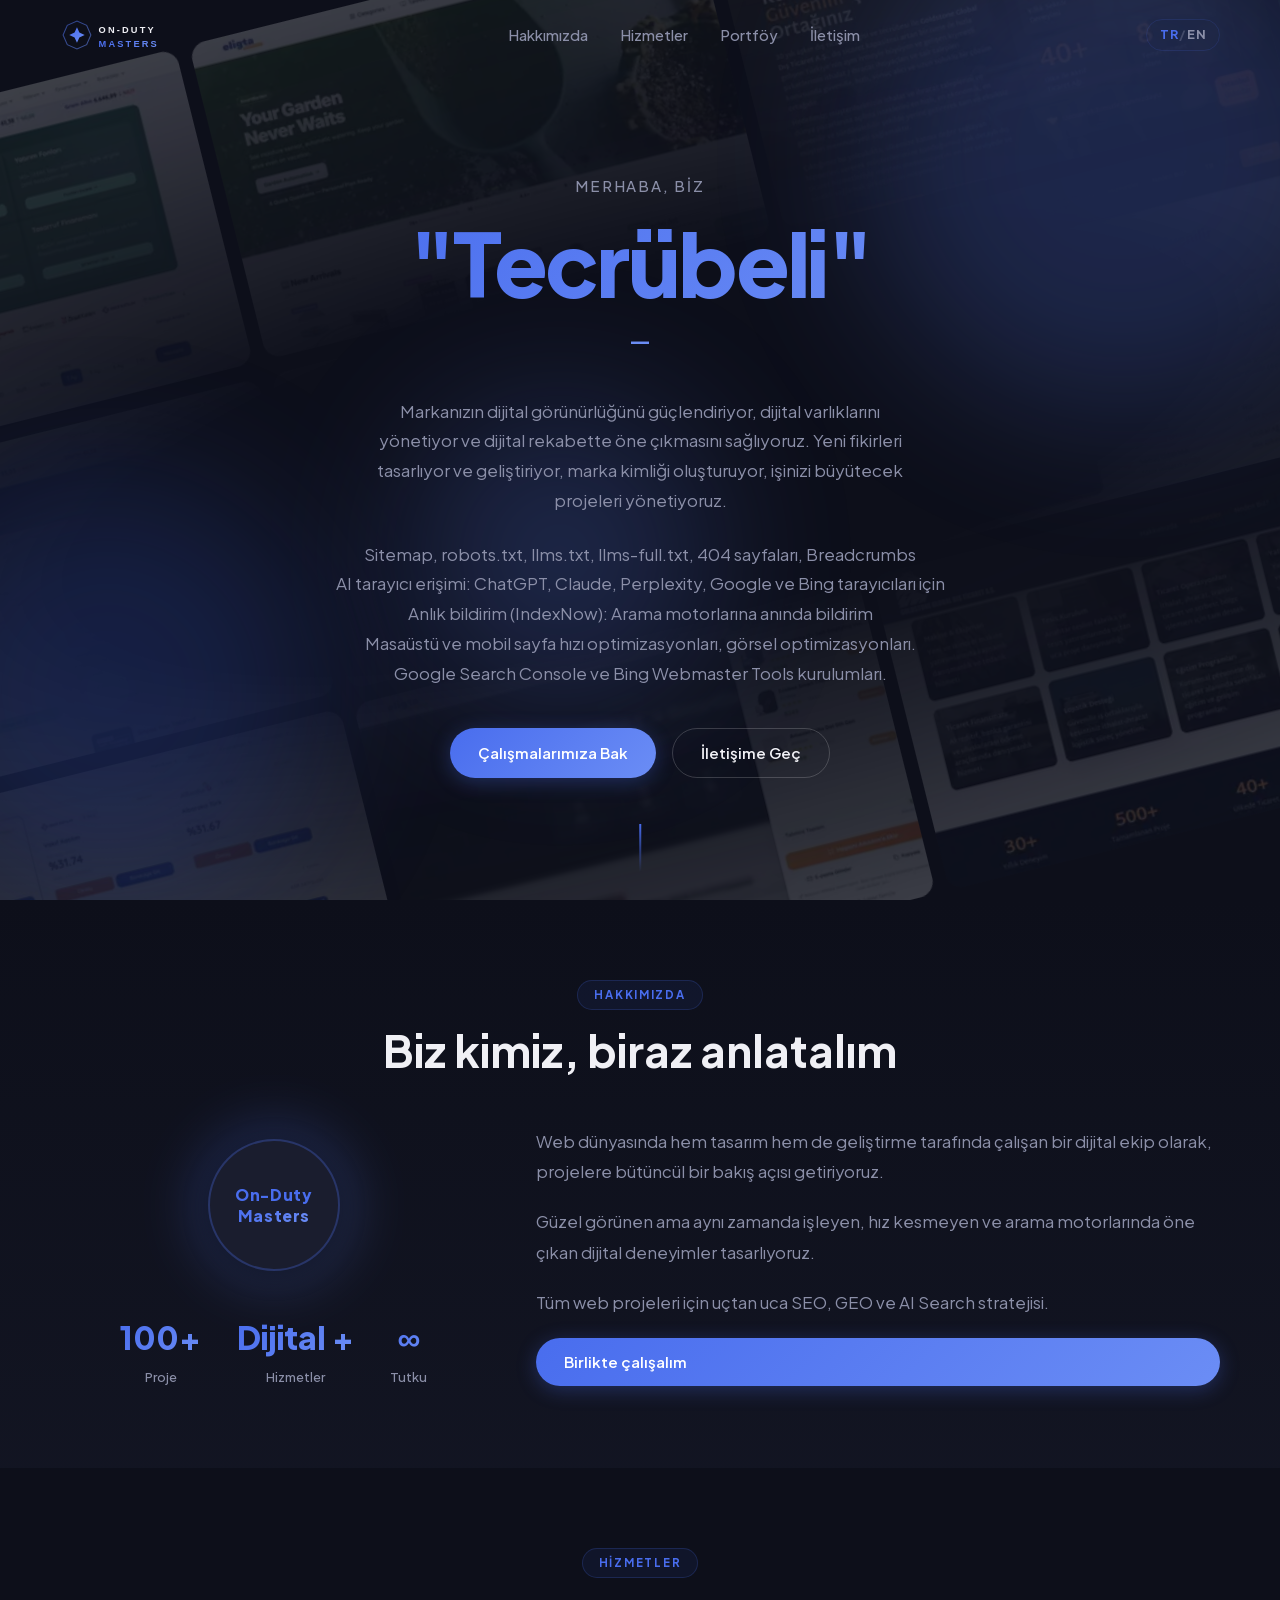
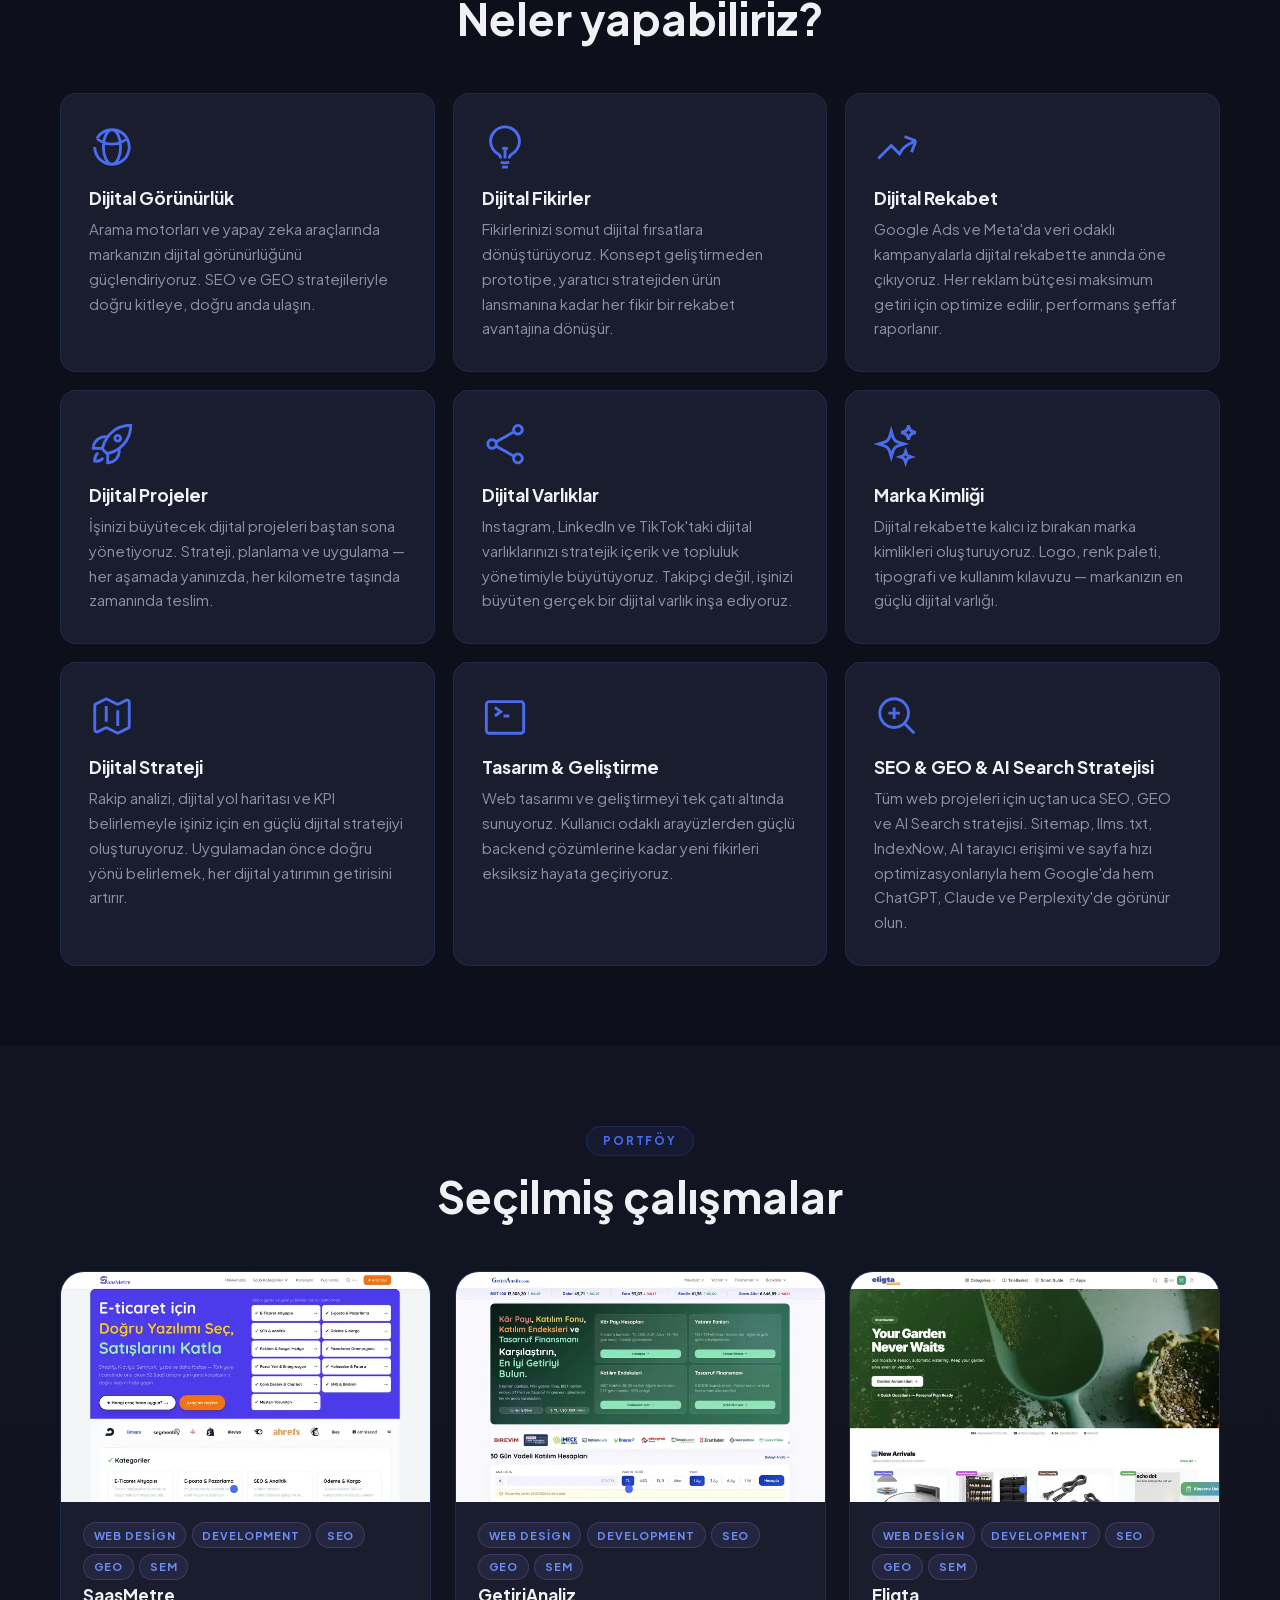
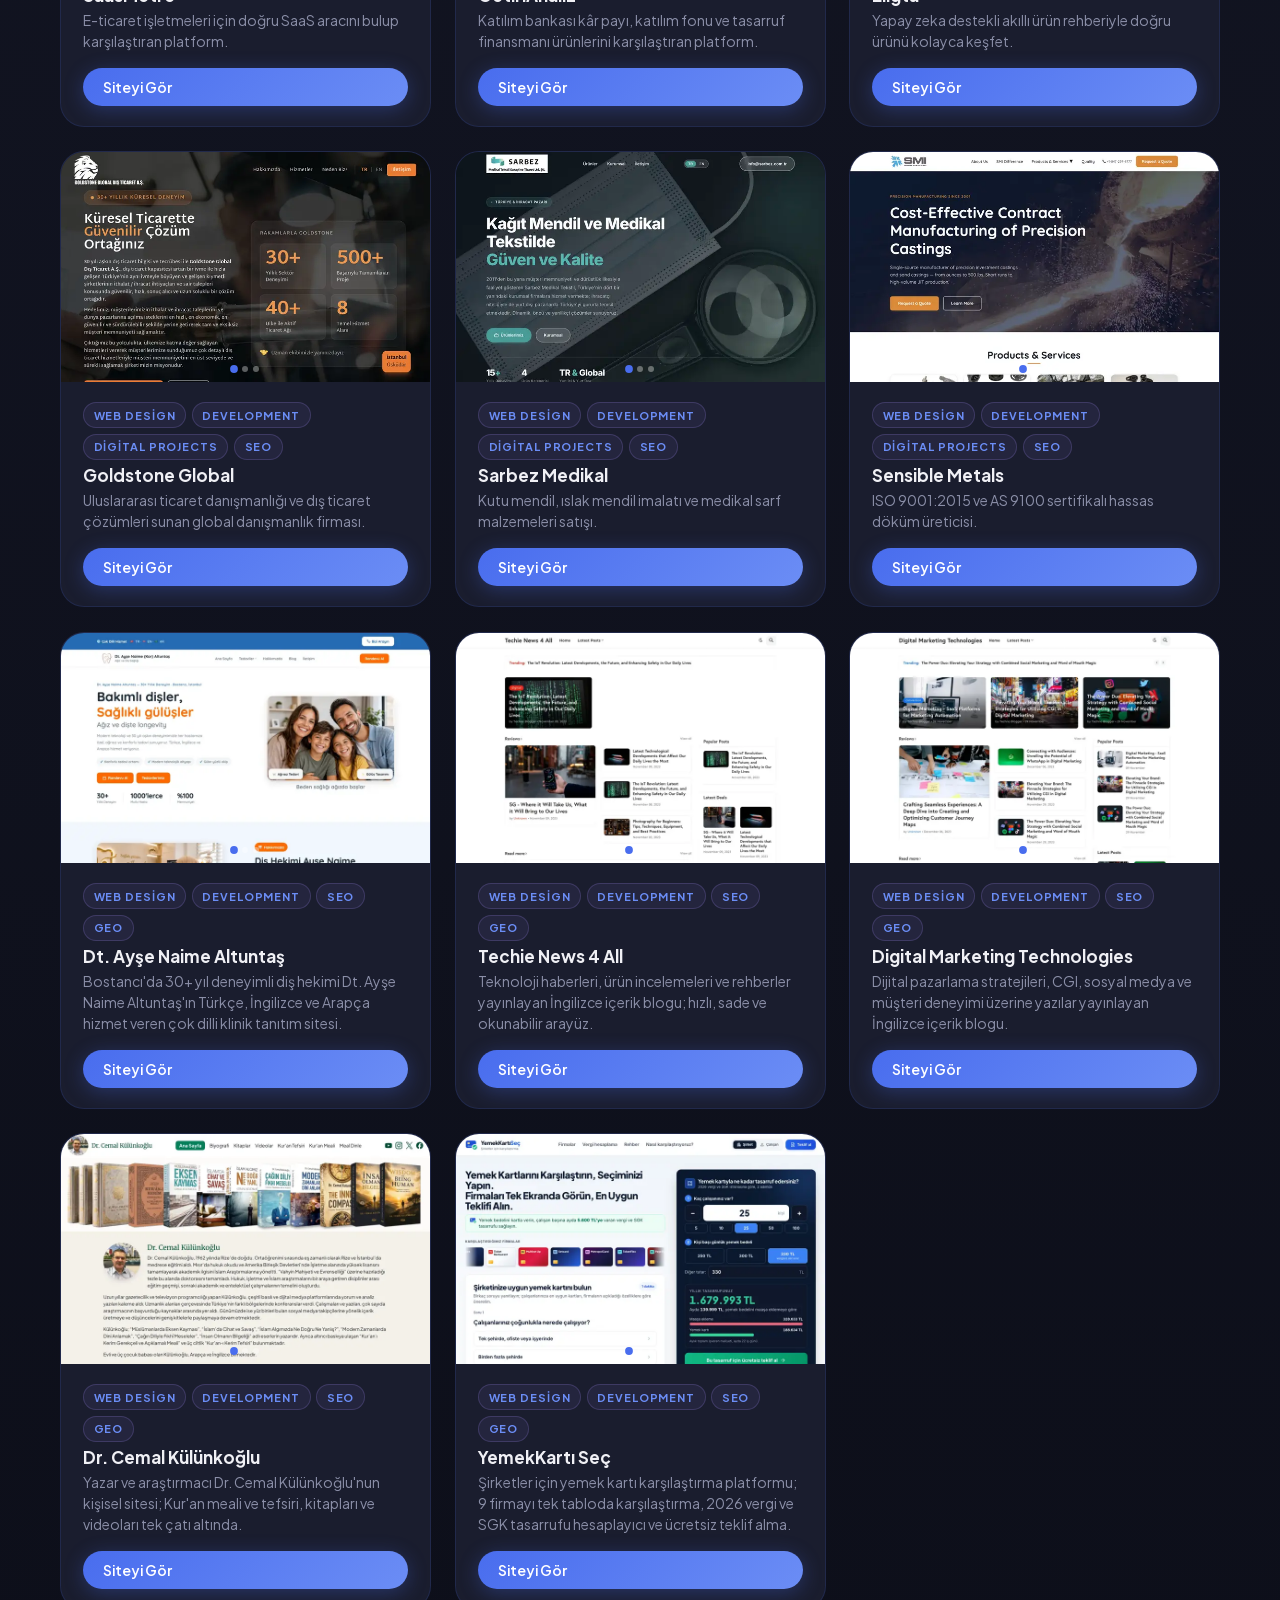
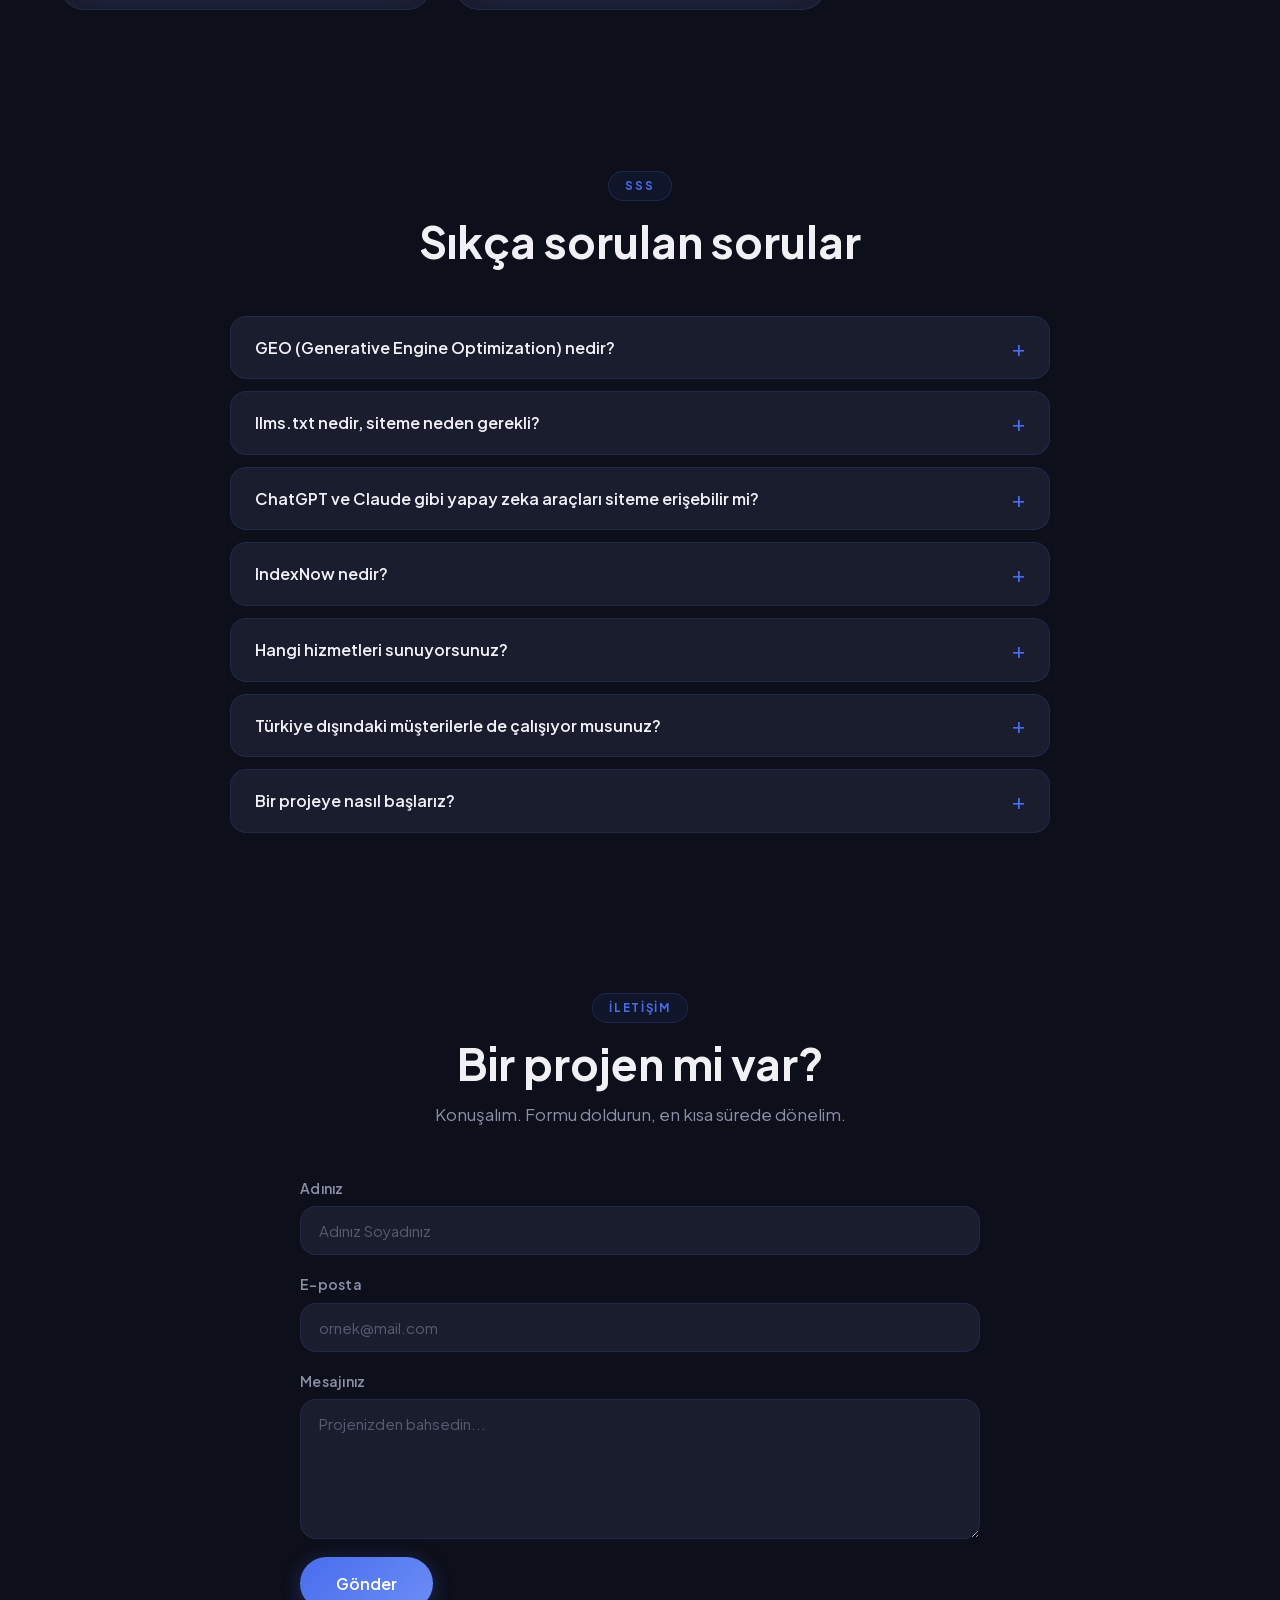
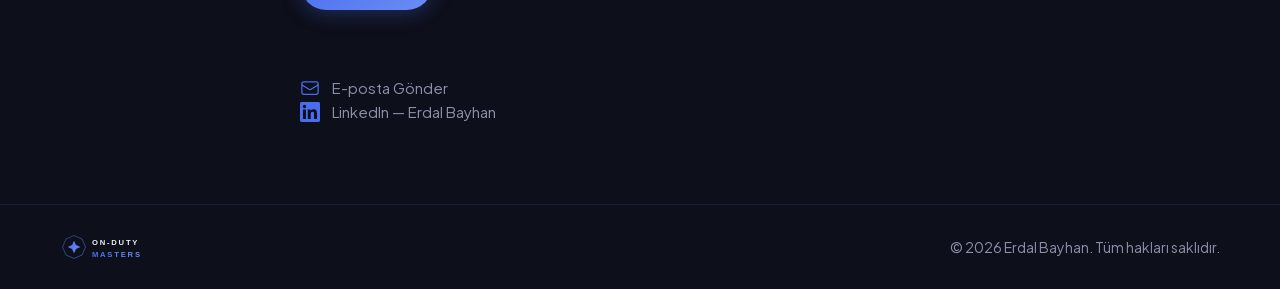
==== commit 2e4e40ec: "Portfolio: add YemekKartı Seç (card 11) Meal card comparison platform for companies (yemekkartisec.c" ====
--- a/tr/index.html
+++ b/tr/index.html
@@ -405,6 +405,19 @@
                 "@id": "https://www.erdalbayhan.com/#organization"
               }
             }
+          },
+          {
+            "@type": "ListItem",
+            "position": 11,
+            "item": {
+              "@type": "WebSite",
+              "name": "YemekKartı Seç",
+              "url": "https://yemekkartisec.com/",
+              "description": "Şirketler için yemek kartı karşılaştırma platformu; 9 firmayı tek tabloda karşılaştırma, 2026 vergi ve SGK tasarrufu hesaplayıcı ve ücretsiz teklif alma.",
+              "creator": {
+                "@id": "https://www.erdalbayhan.com/#organization"
+              }
+            }
           }
         ]
       },
@@ -519,20 +532,20 @@
     <div class="hero-marquee" aria-hidden="true">
       <div class="marquee-row">
         <div class="marquee-track marquee-track--left">
-          <img src="/assets/images/sm/portfolio-1-1.webp" alt="" width="520" height="325" loading="lazy" decoding="async" /><img src="/assets/images/sm/portfolio-2-1.webp" alt="" width="520" height="325" loading="lazy" decoding="async" /><img src="/assets/images/sm/portfolio-3-1.webp" alt="" width="520" height="325" loading="lazy" decoding="async" /><img src="/assets/images/sm/portfolio-4-1.webp" alt="" width="520" height="325" loading="lazy" decoding="async" /><img src="/assets/images/sm/portfolio-5-1.webp" alt="" width="520" height="325" loading="lazy" decoding="async" /><img src="/assets/images/sm/portfolio-6-1.webp" alt="" width="520" height="325" loading="lazy" decoding="async" /><img src="/assets/images/sm/portfolio-7-1.webp" alt="" width="520" height="325" loading="lazy" decoding="async" /><img src="/assets/images/sm/portfolio-8-1.webp" alt="" width="520" height="325" loading="lazy" decoding="async" /><img src="/assets/images/sm/portfolio-9-1.webp" alt="" width="520" height="325" loading="lazy" decoding="async" /><img src="/assets/images/sm/portfolio-10-1.webp" alt="" width="520" height="325" loading="lazy" decoding="async" />
-          <img src="/assets/images/sm/portfolio-1-1.webp" alt="" width="520" height="325" loading="lazy" decoding="async" /><img src="/assets/images/sm/portfolio-2-1.webp" alt="" width="520" height="325" loading="lazy" decoding="async" /><img src="/assets/images/sm/portfolio-3-1.webp" alt="" width="520" height="325" loading="lazy" decoding="async" /><img src="/assets/images/sm/portfolio-4-1.webp" alt="" width="520" height="325" loading="lazy" decoding="async" /><img src="/assets/images/sm/portfolio-5-1.webp" alt="" width="520" height="325" loading="lazy" decoding="async" /><img src="/assets/images/sm/portfolio-6-1.webp" alt="" width="520" height="325" loading="lazy" decoding="async" /><img src="/assets/images/sm/portfolio-7-1.webp" alt="" width="520" height="325" loading="lazy" decoding="async" /><img src="/assets/images/sm/portfolio-8-1.webp" alt="" width="520" height="325" loading="lazy" decoding="async" /><img src="/assets/images/sm/portfolio-9-1.webp" alt="" width="520" height="325" loading="lazy" decoding="async" /><img src="/assets/images/sm/portfolio-10-1.webp" alt="" width="520" height="325" loading="lazy" decoding="async" />
+          <img src="/assets/images/sm/portfolio-1-1.webp" alt="" width="520" height="325" loading="lazy" decoding="async" /><img src="/assets/images/sm/portfolio-2-1.webp" alt="" width="520" height="325" loading="lazy" decoding="async" /><img src="/assets/images/sm/portfolio-3-1.webp" alt="" width="520" height="325" loading="lazy" decoding="async" /><img src="/assets/images/sm/portfolio-4-1.webp" alt="" width="520" height="325" loading="lazy" decoding="async" /><img src="/assets/images/sm/portfolio-5-1.webp" alt="" width="520" height="325" loading="lazy" decoding="async" /><img src="/assets/images/sm/portfolio-6-1.webp" alt="" width="520" height="325" loading="lazy" decoding="async" /><img src="/assets/images/sm/portfolio-7-1.webp" alt="" width="520" height="325" loading="lazy" decoding="async" /><img src="/assets/images/sm/portfolio-8-1.webp" alt="" width="520" height="325" loading="lazy" decoding="async" /><img src="/assets/images/sm/portfolio-9-1.webp" alt="" width="520" height="325" loading="lazy" decoding="async" /><img src="/assets/images/sm/portfolio-10-1.webp" alt="" width="520" height="325" loading="lazy" decoding="async" /><img src="/assets/images/sm/portfolio-11-1.webp" alt="" width="520" height="325" loading="lazy" decoding="async" />
+          <img src="/assets/images/sm/portfolio-1-1.webp" alt="" width="520" height="325" loading="lazy" decoding="async" /><img src="/assets/images/sm/portfolio-2-1.webp" alt="" width="520" height="325" loading="lazy" decoding="async" /><img src="/assets/images/sm/portfolio-3-1.webp" alt="" width="520" height="325" loading="lazy" decoding="async" /><img src="/assets/images/sm/portfolio-4-1.webp" alt="" width="520" height="325" loading="lazy" decoding="async" /><img src="/assets/images/sm/portfolio-5-1.webp" alt="" width="520" height="325" loading="lazy" decoding="async" /><img src="/assets/images/sm/portfolio-6-1.webp" alt="" width="520" height="325" loading="lazy" decoding="async" /><img src="/assets/images/sm/portfolio-7-1.webp" alt="" width="520" height="325" loading="lazy" decoding="async" /><img src="/assets/images/sm/portfolio-8-1.webp" alt="" width="520" height="325" loading="lazy" decoding="async" /><img src="/assets/images/sm/portfolio-9-1.webp" alt="" width="520" height="325" loading="lazy" decoding="async" /><img src="/assets/images/sm/portfolio-10-1.webp" alt="" width="520" height="325" loading="lazy" decoding="async" /><img src="/assets/images/sm/portfolio-11-1.webp" alt="" width="520" height="325" loading="lazy" decoding="async" />
         </div>
       </div>
       <div class="marquee-row">
         <div class="marquee-track marquee-track--right">
-          <img src="/assets/images/sm/portfolio-1-2.webp" alt="" width="520" height="325" loading="lazy" decoding="async" /><img src="/assets/images/sm/portfolio-2-2.webp" alt="" width="520" height="325" loading="lazy" decoding="async" /><img src="/assets/images/sm/portfolio-3-2.webp" alt="" width="520" height="325" loading="lazy" decoding="async" /><img src="/assets/images/sm/portfolio-4-2.webp" alt="" width="520" height="325" loading="lazy" decoding="async" /><img src="/assets/images/sm/portfolio-5-2.webp" alt="" width="520" height="325" loading="lazy" decoding="async" /><img src="/assets/images/sm/portfolio-6-2.webp" alt="" width="520" height="325" loading="lazy" decoding="async" /><img src="/assets/images/sm/portfolio-7-2.webp" alt="" width="520" height="325" loading="lazy" decoding="async" /><img src="/assets/images/sm/portfolio-8-2.webp" alt="" width="520" height="325" loading="lazy" decoding="async" /><img src="/assets/images/sm/portfolio-9-2.webp" alt="" width="520" height="325" loading="lazy" decoding="async" /><img src="/assets/images/sm/portfolio-10-2.webp" alt="" width="520" height="325" loading="lazy" decoding="async" />
-          <img src="/assets/images/sm/portfolio-1-2.webp" alt="" width="520" height="325" loading="lazy" decoding="async" /><img src="/assets/images/sm/portfolio-2-2.webp" alt="" width="520" height="325" loading="lazy" decoding="async" /><img src="/assets/images/sm/portfolio-3-2.webp" alt="" width="520" height="325" loading="lazy" decoding="async" /><img src="/assets/images/sm/portfolio-4-2.webp" alt="" width="520" height="325" loading="lazy" decoding="async" /><img src="/assets/images/sm/portfolio-5-2.webp" alt="" width="520" height="325" loading="lazy" decoding="async" /><img src="/assets/images/sm/portfolio-6-2.webp" alt="" width="520" height="325" loading="lazy" decoding="async" /><img src="/assets/images/sm/portfolio-7-2.webp" alt="" width="520" height="325" loading="lazy" decoding="async" /><img src="/assets/images/sm/portfolio-8-2.webp" alt="" width="520" height="325" loading="lazy" decoding="async" /><img src="/assets/images/sm/portfolio-9-2.webp" alt="" width="520" height="325" loading="lazy" decoding="async" /><img src="/assets/images/sm/portfolio-10-2.webp" alt="" width="520" height="325" loading="lazy" decoding="async" />
+          <img src="/assets/images/sm/portfolio-1-2.webp" alt="" width="520" height="325" loading="lazy" decoding="async" /><img src="/assets/images/sm/portfolio-2-2.webp" alt="" width="520" height="325" loading="lazy" decoding="async" /><img src="/assets/images/sm/portfolio-3-2.webp" alt="" width="520" height="325" loading="lazy" decoding="async" /><img src="/assets/images/sm/portfolio-4-2.webp" alt="" width="520" height="325" loading="lazy" decoding="async" /><img src="/assets/images/sm/portfolio-5-2.webp" alt="" width="520" height="325" loading="lazy" decoding="async" /><img src="/assets/images/sm/portfolio-6-2.webp" alt="" width="520" height="325" loading="lazy" decoding="async" /><img src="/assets/images/sm/portfolio-7-2.webp" alt="" width="520" height="325" loading="lazy" decoding="async" /><img src="/assets/images/sm/portfolio-8-2.webp" alt="" width="520" height="325" loading="lazy" decoding="async" /><img src="/assets/images/sm/portfolio-9-2.webp" alt="" width="520" height="325" loading="lazy" decoding="async" /><img src="/assets/images/sm/portfolio-10-2.webp" alt="" width="520" height="325" loading="lazy" decoding="async" /><img src="/assets/images/sm/portfolio-11-2.webp" alt="" width="520" height="325" loading="lazy" decoding="async" />
+          <img src="/assets/images/sm/portfolio-1-2.webp" alt="" width="520" height="325" loading="lazy" decoding="async" /><img src="/assets/images/sm/portfolio-2-2.webp" alt="" width="520" height="325" loading="lazy" decoding="async" /><img src="/assets/images/sm/portfolio-3-2.webp" alt="" width="520" height="325" loading="lazy" decoding="async" /><img src="/assets/images/sm/portfolio-4-2.webp" alt="" width="520" height="325" loading="lazy" decoding="async" /><img src="/assets/images/sm/portfolio-5-2.webp" alt="" width="520" height="325" loading="lazy" decoding="async" /><img src="/assets/images/sm/portfolio-6-2.webp" alt="" width="520" height="325" loading="lazy" decoding="async" /><img src="/assets/images/sm/portfolio-7-2.webp" alt="" width="520" height="325" loading="lazy" decoding="async" /><img src="/assets/images/sm/portfolio-8-2.webp" alt="" width="520" height="325" loading="lazy" decoding="async" /><img src="/assets/images/sm/portfolio-9-2.webp" alt="" width="520" height="325" loading="lazy" decoding="async" /><img src="/assets/images/sm/portfolio-10-2.webp" alt="" width="520" height="325" loading="lazy" decoding="async" /><img src="/assets/images/sm/portfolio-11-2.webp" alt="" width="520" height="325" loading="lazy" decoding="async" />
         </div>
       </div>
       <div class="marquee-row">
         <div class="marquee-track marquee-track--right" style="animation-duration:28s">
-          <img src="/assets/images/sm/portfolio-1-3.webp" alt="" width="520" height="325" loading="lazy" decoding="async" /><img src="/assets/images/sm/portfolio-2-3.webp" alt="" width="520" height="325" loading="lazy" decoding="async" /><img src="/assets/images/sm/portfolio-3-3.webp" alt="" width="520" height="325" loading="lazy" decoding="async" /><img src="/assets/images/sm/portfolio-4-3.webp" alt="" width="520" height="325" loading="lazy" decoding="async" /><img src="/assets/images/sm/portfolio-5-3.webp" alt="" width="520" height="325" loading="lazy" decoding="async" /><img src="/assets/images/sm/portfolio-6-3.webp" alt="" width="520" height="325" loading="lazy" decoding="async" /><img src="/assets/images/sm/portfolio-7-3.webp" alt="" width="520" height="325" loading="lazy" decoding="async" /><img src="/assets/images/sm/portfolio-8-3.webp" alt="" width="520" height="325" loading="lazy" decoding="async" /><img src="/assets/images/sm/portfolio-9-3.webp" alt="" width="520" height="325" loading="lazy" decoding="async" /><img src="/assets/images/sm/portfolio-10-3.webp" alt="" width="520" height="325" loading="lazy" decoding="async" />
-          <img src="/assets/images/sm/portfolio-1-3.webp" alt="" width="520" height="325" loading="lazy" decoding="async" /><img src="/assets/images/sm/portfolio-2-3.webp" alt="" width="520" height="325" loading="lazy" decoding="async" /><img src="/assets/images/sm/portfolio-3-3.webp" alt="" width="520" height="325" loading="lazy" decoding="async" /><img src="/assets/images/sm/portfolio-4-3.webp" alt="" width="520" height="325" loading="lazy" decoding="async" /><img src="/assets/images/sm/portfolio-5-3.webp" alt="" width="520" height="325" loading="lazy" decoding="async" /><img src="/assets/images/sm/portfolio-6-3.webp" alt="" width="520" height="325" loading="lazy" decoding="async" /><img src="/assets/images/sm/portfolio-7-3.webp" alt="" width="520" height="325" loading="lazy" decoding="async" /><img src="/assets/images/sm/portfolio-8-3.webp" alt="" width="520" height="325" loading="lazy" decoding="async" /><img src="/assets/images/sm/portfolio-9-3.webp" alt="" width="520" height="325" loading="lazy" decoding="async" /><img src="/assets/images/sm/portfolio-10-3.webp" alt="" width="520" height="325" loading="lazy" decoding="async" />
+          <img src="/assets/images/sm/portfolio-1-3.webp" alt="" width="520" height="325" loading="lazy" decoding="async" /><img src="/assets/images/sm/portfolio-2-3.webp" alt="" width="520" height="325" loading="lazy" decoding="async" /><img src="/assets/images/sm/portfolio-3-3.webp" alt="" width="520" height="325" loading="lazy" decoding="async" /><img src="/assets/images/sm/portfolio-4-3.webp" alt="" width="520" height="325" loading="lazy" decoding="async" /><img src="/assets/images/sm/portfolio-5-3.webp" alt="" width="520" height="325" loading="lazy" decoding="async" /><img src="/assets/images/sm/portfolio-6-3.webp" alt="" width="520" height="325" loading="lazy" decoding="async" /><img src="/assets/images/sm/portfolio-7-3.webp" alt="" width="520" height="325" loading="lazy" decoding="async" /><img src="/assets/images/sm/portfolio-8-3.webp" alt="" width="520" height="325" loading="lazy" decoding="async" /><img src="/assets/images/sm/portfolio-9-3.webp" alt="" width="520" height="325" loading="lazy" decoding="async" /><img src="/assets/images/sm/portfolio-10-3.webp" alt="" width="520" height="325" loading="lazy" decoding="async" /><img src="/assets/images/sm/portfolio-11-3.webp" alt="" width="520" height="325" loading="lazy" decoding="async" />
+          <img src="/assets/images/sm/portfolio-1-3.webp" alt="" width="520" height="325" loading="lazy" decoding="async" /><img src="/assets/images/sm/portfolio-2-3.webp" alt="" width="520" height="325" loading="lazy" decoding="async" /><img src="/assets/images/sm/portfolio-3-3.webp" alt="" width="520" height="325" loading="lazy" decoding="async" /><img src="/assets/images/sm/portfolio-4-3.webp" alt="" width="520" height="325" loading="lazy" decoding="async" /><img src="/assets/images/sm/portfolio-5-3.webp" alt="" width="520" height="325" loading="lazy" decoding="async" /><img src="/assets/images/sm/portfolio-6-3.webp" alt="" width="520" height="325" loading="lazy" decoding="async" /><img src="/assets/images/sm/portfolio-7-3.webp" alt="" width="520" height="325" loading="lazy" decoding="async" /><img src="/assets/images/sm/portfolio-8-3.webp" alt="" width="520" height="325" loading="lazy" decoding="async" /><img src="/assets/images/sm/portfolio-9-3.webp" alt="" width="520" height="325" loading="lazy" decoding="async" /><img src="/assets/images/sm/portfolio-10-3.webp" alt="" width="520" height="325" loading="lazy" decoding="async" /><img src="/assets/images/sm/portfolio-11-3.webp" alt="" width="520" height="325" loading="lazy" decoding="async" />
         </div>
       </div>
     </div>
@@ -1065,6 +1078,36 @@
           </div>
         </article>
 
+        <!-- Card 11 — YemekKartı Seç -->
+        <article class="portfolio-card reveal" data-tilt>
+          <div class="portfolio-slider" style="background:linear-gradient(135deg,#1a1d2e,#2563EB44)">
+            <div class="slider-track">
+              <img src="/assets/images/md/portfolio-11-1.webp" srcset="/assets/images/md/portfolio-11-1.webp 800w, /assets/images/portfolio-11-1.webp 1600w" sizes="(min-width: 1024px) 380px, (min-width: 640px) 50vw, 100vw" alt="YemekKartı Seç — görsel 1" width="800" height="500" loading="lazy" decoding="async" />
+              <img src="/assets/images/md/portfolio-11-2.webp" srcset="/assets/images/md/portfolio-11-2.webp 800w, /assets/images/portfolio-11-2.webp 1600w" sizes="(min-width: 1024px) 380px, (min-width: 640px) 50vw, 100vw" alt="YemekKartı Seç — görsel 2" width="800" height="500" loading="lazy" decoding="async" />
+              <img src="/assets/images/md/portfolio-11-3.webp" srcset="/assets/images/md/portfolio-11-3.webp 800w, /assets/images/portfolio-11-3.webp 1600w" sizes="(min-width: 1024px) 380px, (min-width: 640px) 50vw, 100vw" alt="YemekKartı Seç — görsel 3" width="800" height="500" loading="lazy" decoding="async" />
+            </div>
+            <div class="slider-dots" aria-hidden="true">
+              <span class="dot active"></span><span class="dot"></span><span class="dot"></span>
+            </div>
+          </div>
+          <div class="portfolio-info">
+            <div class="portfolio-meta">
+              <div class="portfolio-tags">
+                <span class="portfolio-tag">Web Design</span>
+                <span class="portfolio-tag">Development</span>
+                <span class="portfolio-tag">SEO</span>
+                <span class="portfolio-tag">GEO</span>
+              </div>
+              <h3>YemekKartı Seç</h3>
+              <p data-tr="Şirketler için yemek kartı karşılaştırma platformu; 9 firmayı tek tabloda karşılaştırma, 2026 vergi ve SGK tasarrufu hesaplayıcı ve ücretsiz teklif alma."
+                 data-en="A meal card comparison platform for companies: compare 9 providers side by side, calculate 2026 tax and social security savings, and request free quotes.">
+                Şirketler için yemek kartı karşılaştırma platformu; 9 firmayı tek tabloda karşılaştırma, 2026 vergi ve SGK tasarrufu hesaplayıcı ve ücretsiz teklif alma.
+              </p>
+            </div>
+            <a href="https://yemekkartisec.com/" target="_blank" rel="noopener noreferrer" class="btn btn-primary btn-sm" data-tr="Siteyi Gör" data-en="View Site">Siteyi Gör</a>
+          </div>
+        </article>
+
       </div>
     </div>
   </section>
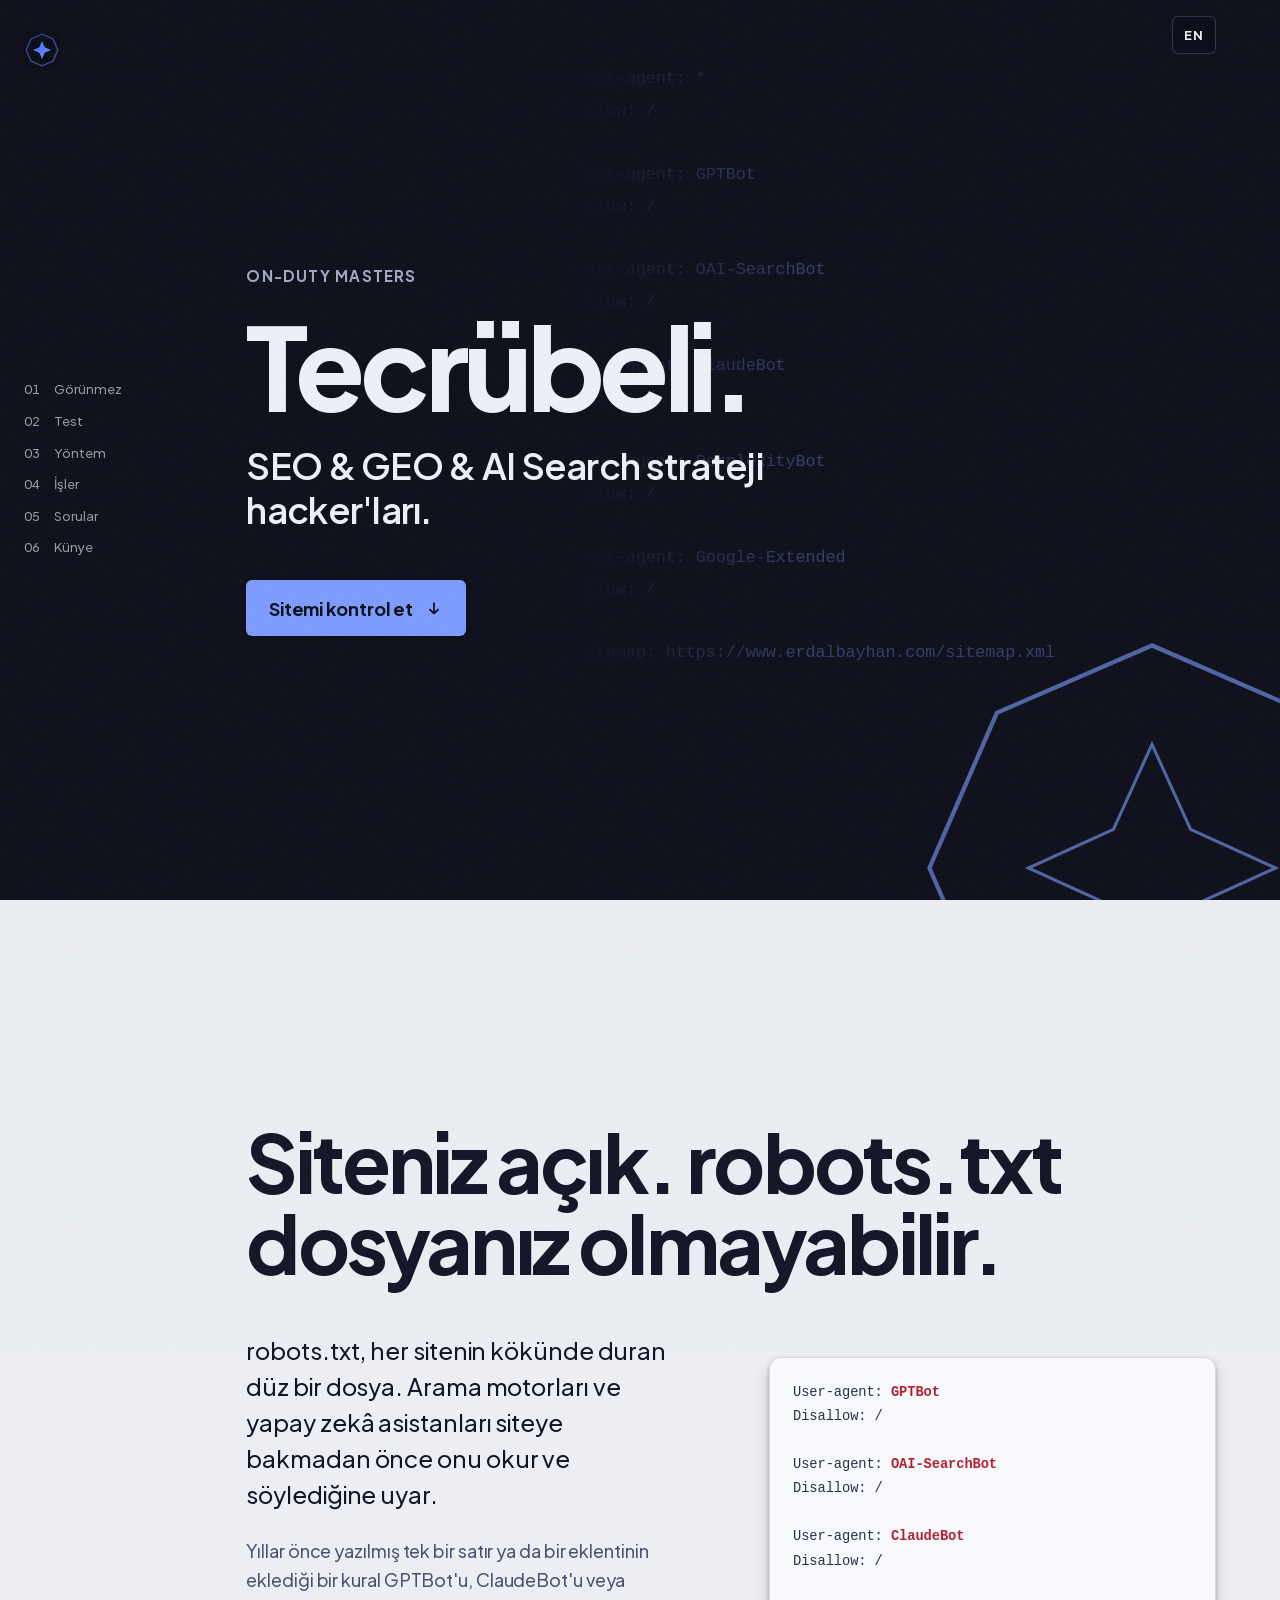
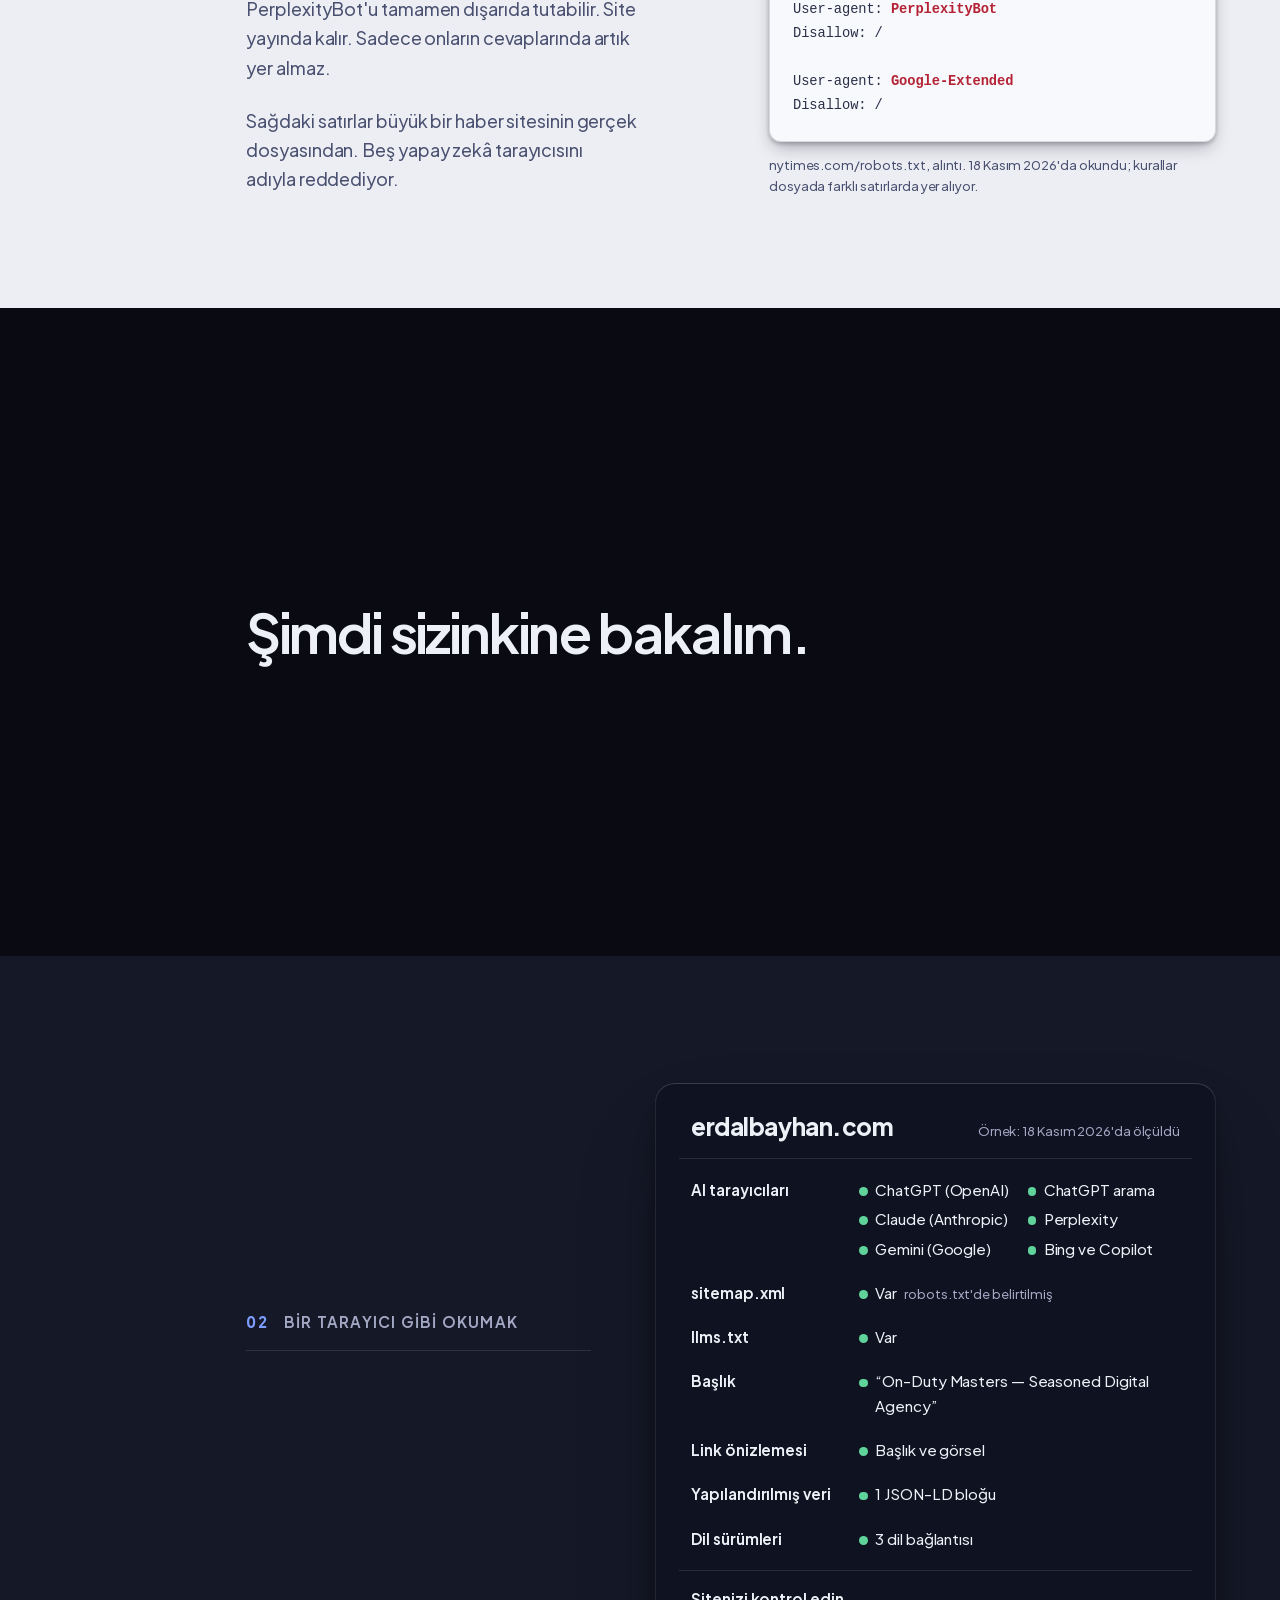
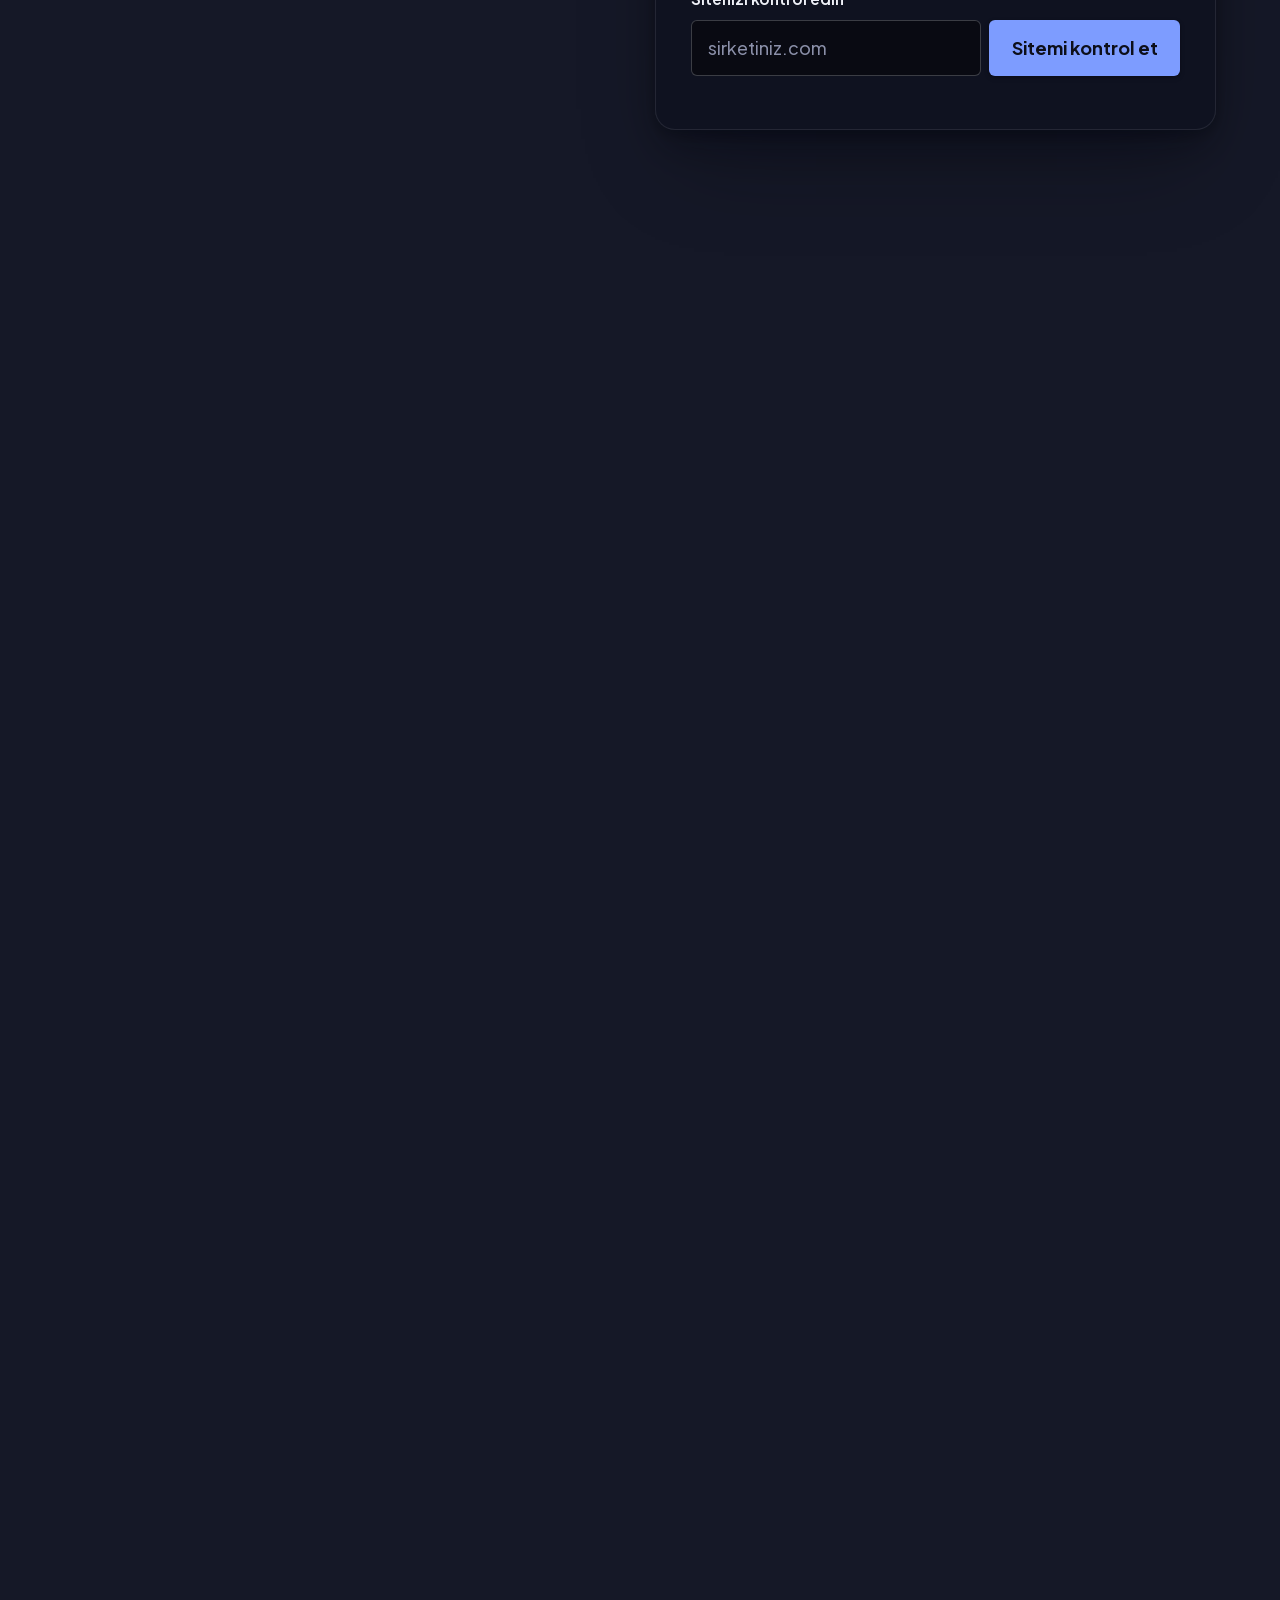
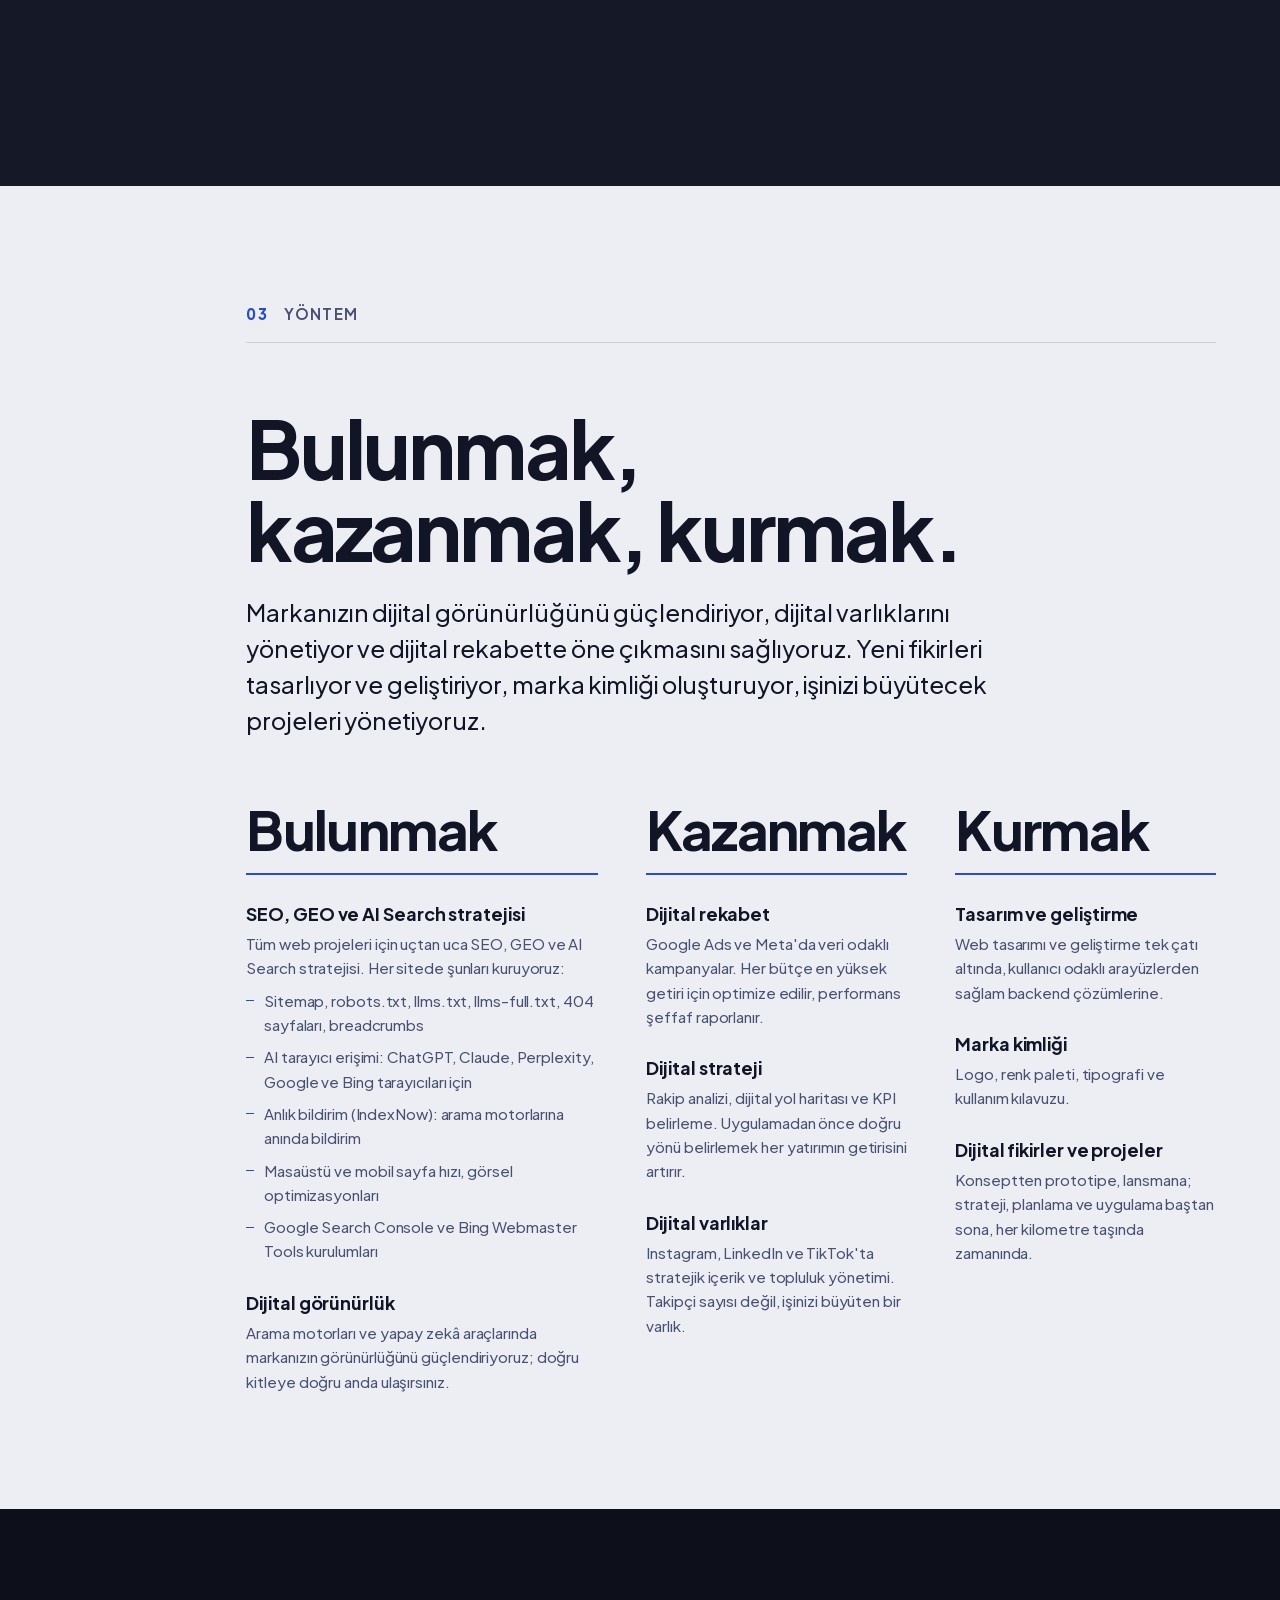
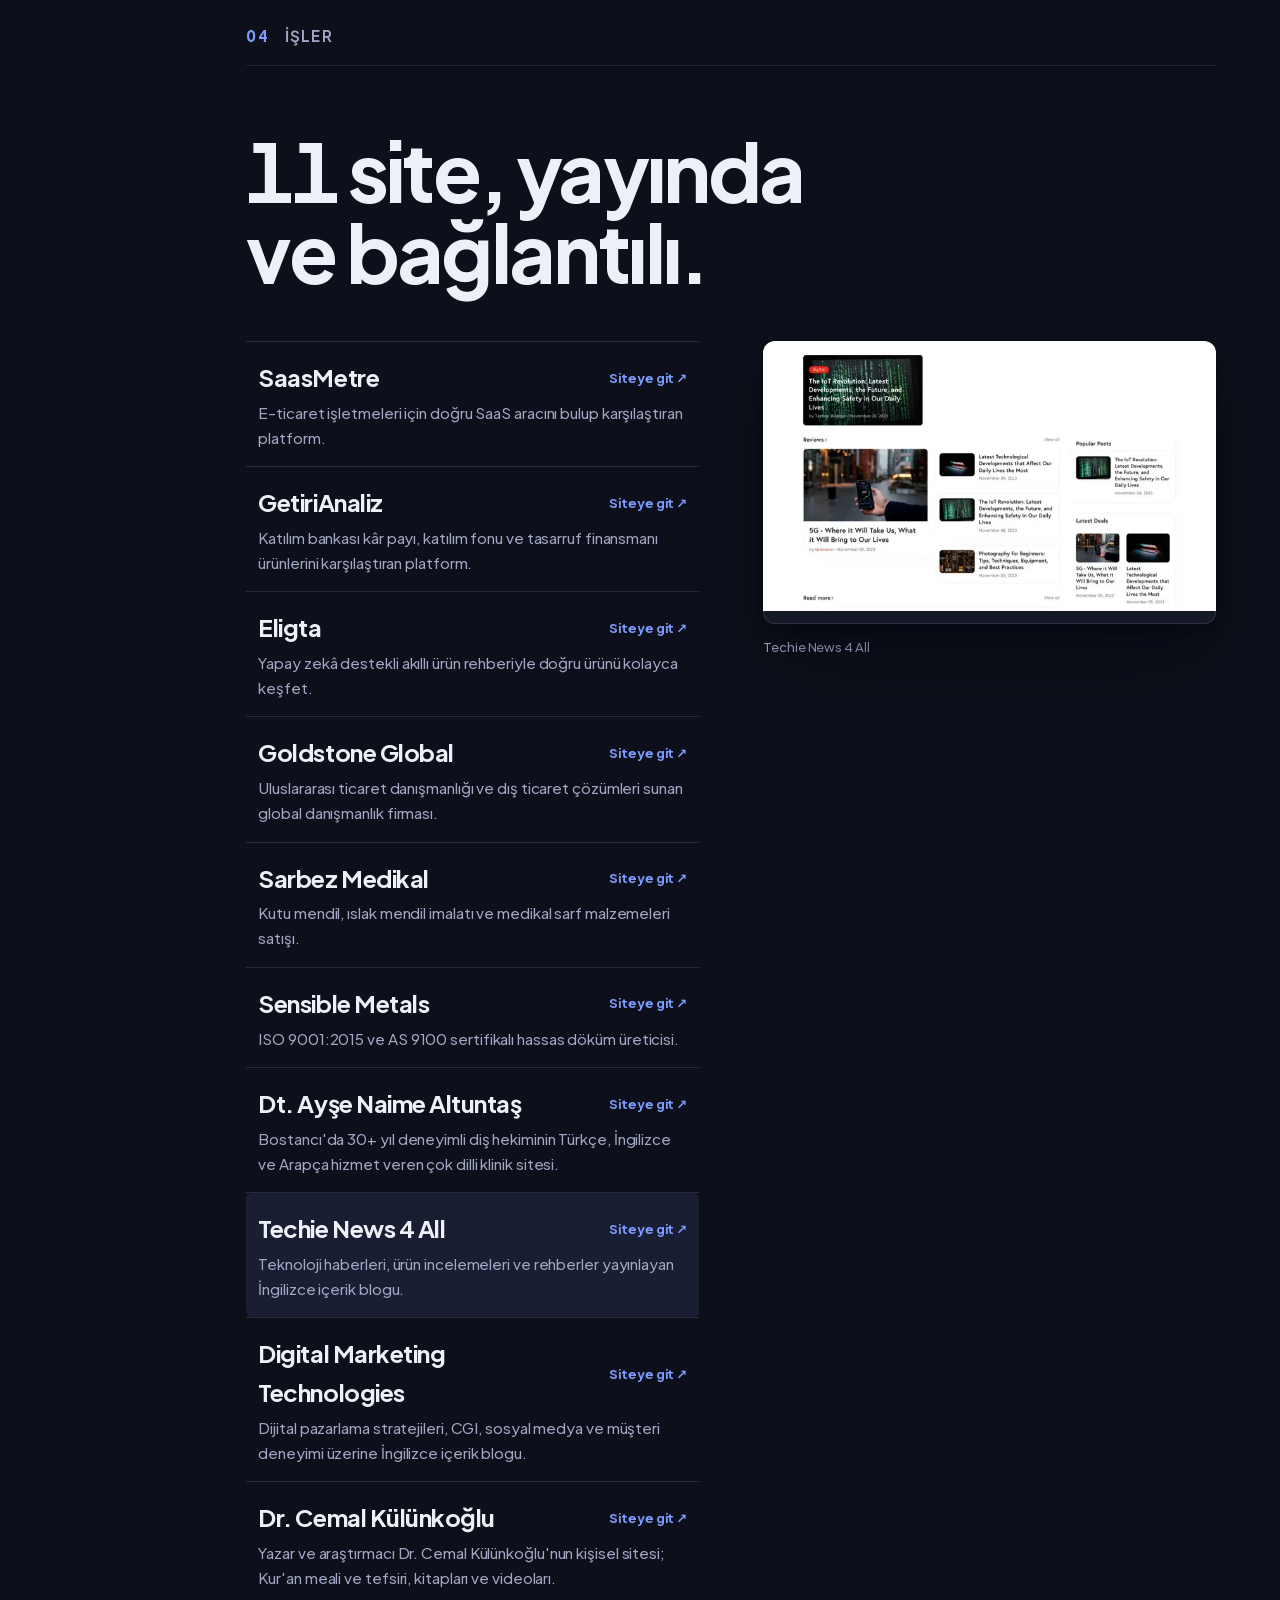
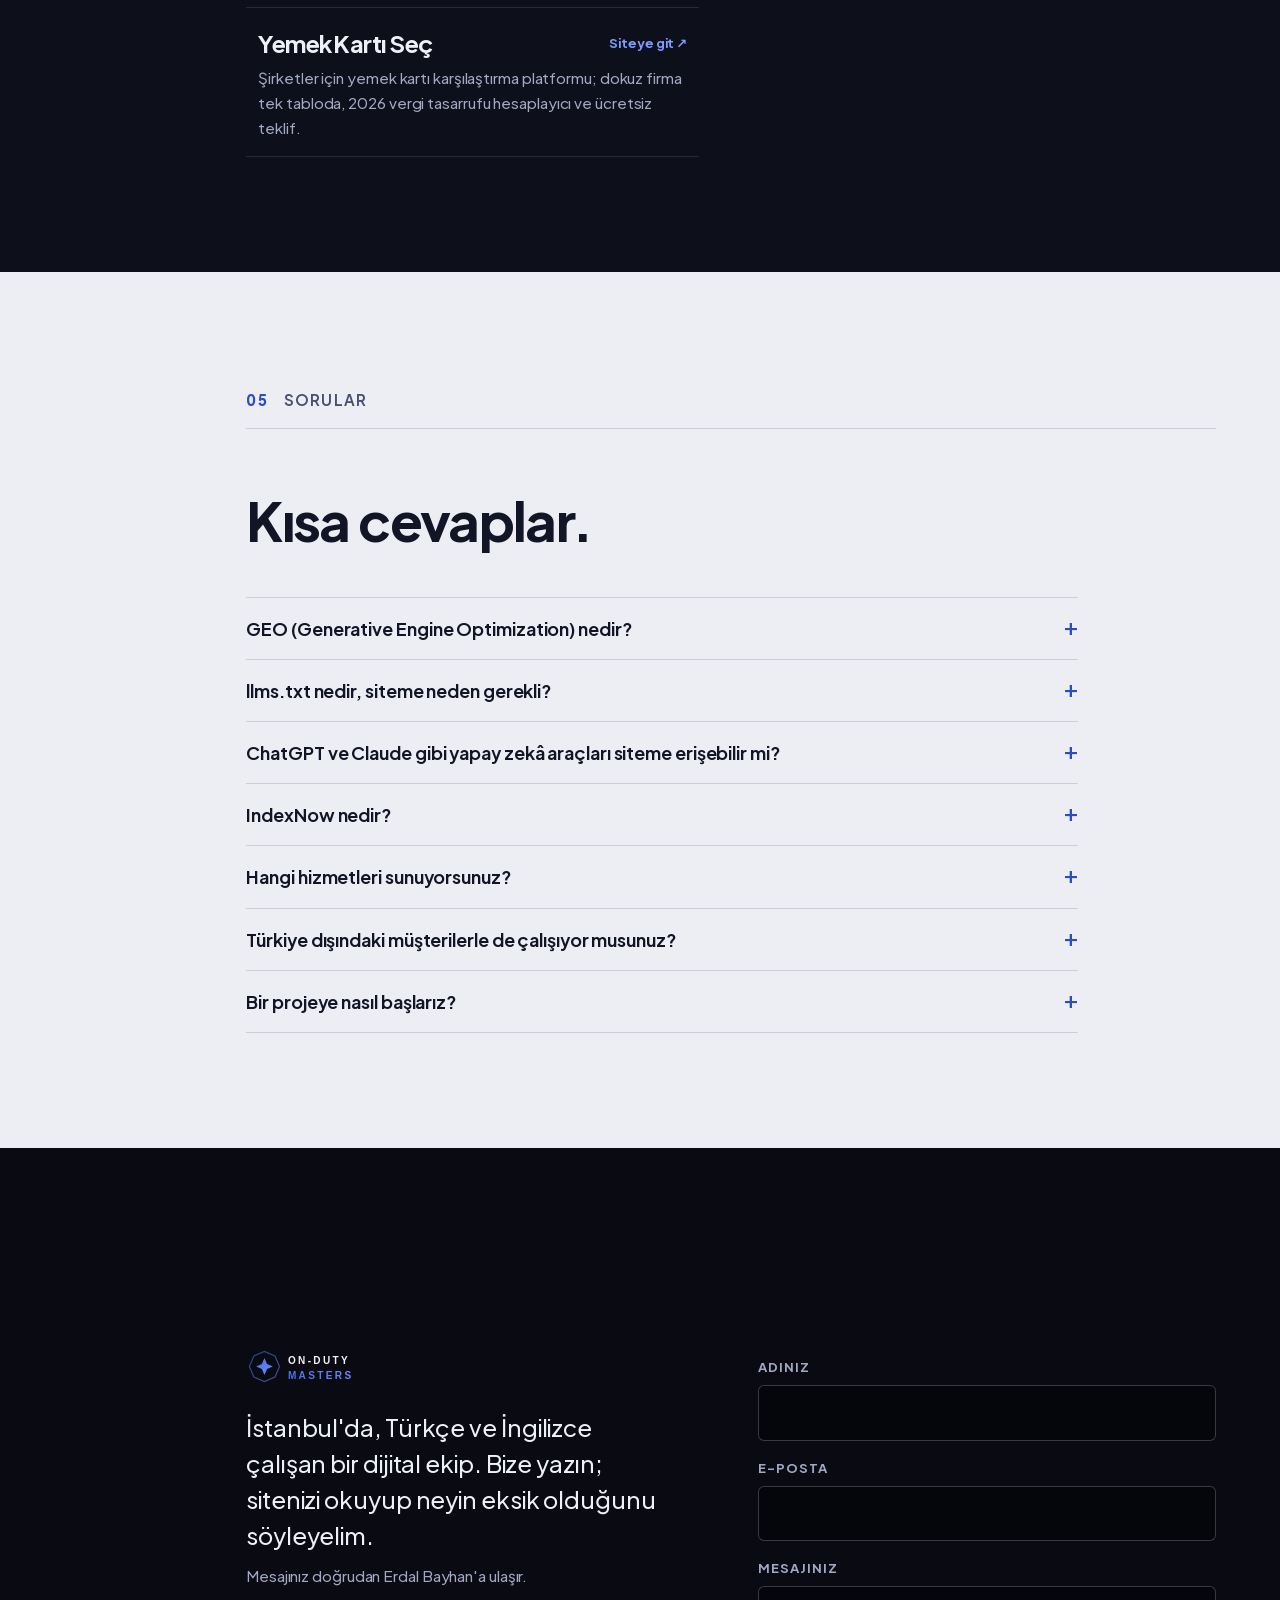
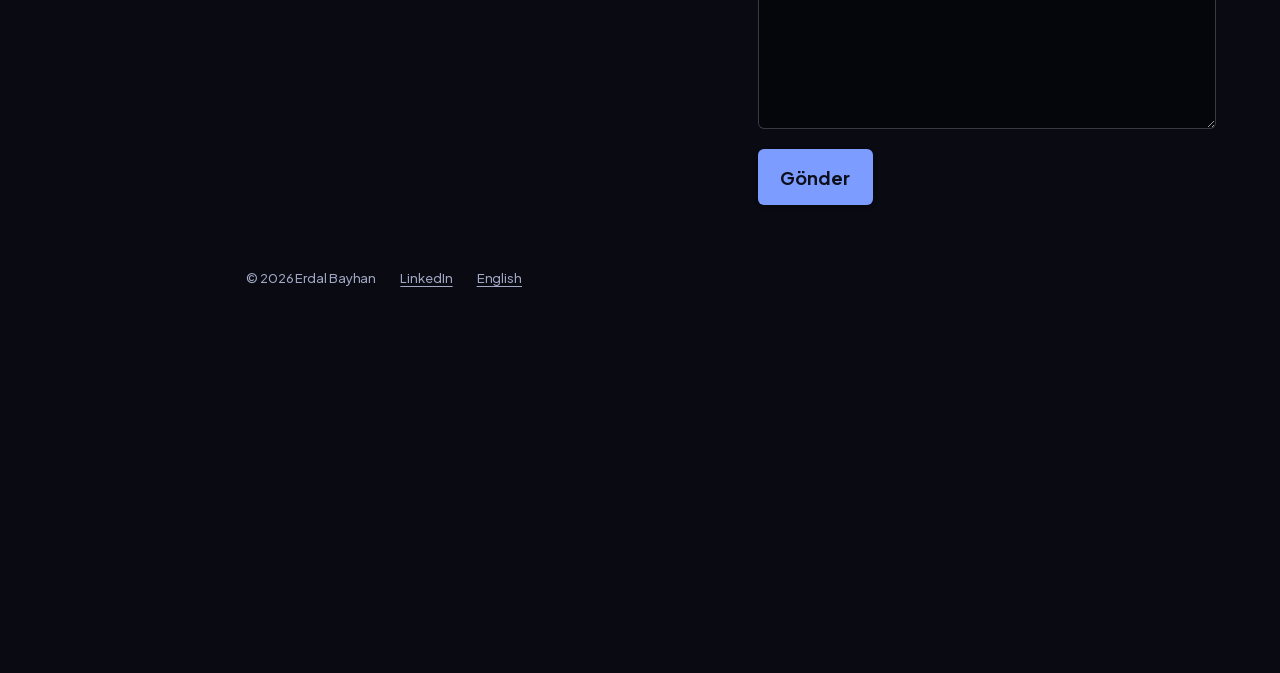
==== commit 14b0f132: "Redesign: chaptered editorial site built with scroll-craft Self-authored under the owner's explicit " ====
--- a/tr/index.html
+++ b/tr/index.html
@@ -3,9 +3,9 @@
 <html lang="tr">
 <head>
   <meta charset="UTF-8" />
-  <meta name="viewport" content="width=device-width, initial-scale=1.0" />
-  <title>On-Duty Masters — Tecrübeli Dijital Ajans</title>
-  <meta name="description" content="Markanızın dijital görünürlüğünü güçlendiriyor, dijital varlıklarını yönetiyor ve dijital rekabette öne çıkmasını sağlıyoruz. Yeni fikirleri tasarlıyor, marka kimliği oluşturuyor, işinizi büyütecek projeleri yönetiyoruz." />
+  <meta name="viewport" content="width=device-width, initial-scale=1, viewport-fit=cover" />
+  <title>On-Duty Masters: SEO, GEO ve AI Search Strateji Ajansı</title>
+  <meta name="description" content="Sitenizi arama motorlarının ve yapay zekâ asistanlarının bulabilmesini, okuyabilmesini ve kaynak gösterebilmesini sağlıyoruz. Sitenizi birkaç saniyede kontrol edin." />
   <meta name="author" content="On-Duty Masters" />
   <meta name="robots" content="index, follow, max-image-preview:large, max-snippet:-1" />
   <link rel="canonical" href="https://www.erdalbayhan.com/tr/" />
@@ -14,7 +14,7 @@
   <link rel="alternate" hreflang="x-default" href="https://www.erdalbayhan.com/" />
 
   <meta property="og:site_name" content="On-Duty Masters" />
-  <meta property="og:title" content="On-Duty Masters — Tecrübeli Dijital Ajans" />
+  <meta property="og:title" content="On-Duty Masters: SEO, GEO ve AI Search Strateji Ajansı" />
   <meta property="og:description" content="SEO, GEO ve AI Search stratejisi, web tasarımı ve geliştirme, marka kimliği ve işinizi büyütecek dijital projeler." />
   <meta property="og:url" content="https://www.erdalbayhan.com/tr/" />
   <meta property="og:type" content="website" />
@@ -26,7 +26,7 @@
   <meta property="og:image:alt" content="On-Duty Masters — &quot;Tecrübeli&quot; SEO, GEO ve AI Search strateji ajansı" />
 
   <meta name="twitter:card" content="summary_large_image" />
-  <meta name="twitter:title" content="On-Duty Masters — Tecrübeli Dijital Ajans" />
+  <meta name="twitter:title" content="On-Duty Masters: SEO, GEO ve AI Search Strateji Ajansı" />
   <meta name="twitter:description" content="SEO, GEO ve AI Search stratejisi, web tasarımı ve geliştirme, marka kimliği ve işinizi büyütecek dijital projeler." />
   <meta name="twitter:image" content="https://www.erdalbayhan.com/assets/og-image.jpg" />
 
@@ -62,7 +62,8 @@
   <link rel="preload" href="/assets/fonts/plus-jakarta-sans-latin.woff2" as="font" type="font/woff2" crossorigin />
   <link rel="preload" href="/assets/fonts/plus-jakarta-sans-latin-ext.woff2" as="font" type="font/woff2" crossorigin />
 
-  <link rel="stylesheet" href="/style.css?v=20261024g" />
+  <link rel="stylesheet" href="/scrollcraft.css?v=20261118a" />
+  <link rel="stylesheet" href="/style.css?v=20261118a" />
 
   <script type="application/ld+json">
   {
@@ -123,8 +124,8 @@
               "@type": "Offer",
               "itemOffered": {
                 "@type": "Service",
-                "name": "Dijital Görünürlük",
-                "description": "Arama motorları ve yapay zeka araçlarında markanızın dijital görünürlüğünü güçlendiriyoruz. SEO ve GEO stratejileriyle doğru kitleye, doğru anda ulaşın.",
+                "name": "SEO, GEO ve AI Search stratejisi",
+                "description": "Tüm web projeleri için uçtan uca SEO, GEO ve AI Search stratejisi. Her sitede şunları kuruyoruz:",
                 "provider": {
                   "@id": "https://www.erdalbayhan.com/#organization"
                 }
@@ -134,8 +135,8 @@
               "@type": "Offer",
               "itemOffered": {
                 "@type": "Service",
-                "name": "Dijital Fikirler",
-                "description": "Fikirlerinizi somut dijital fırsatlara dönüştürüyoruz. Konsept geliştirmeden prototipe, yaratıcı stratejiden ürün lansmanına kadar her fikir bir rekabet avantajına dönüşür.",
+                "name": "Dijital görünürlük",
+                "description": "Arama motorları ve yapay zekâ araçlarında markanızın görünürlüğünü güçlendiriyoruz; doğru kitleye doğru anda ulaşırsınız.",
                 "provider": {
                   "@id": "https://www.erdalbayhan.com/#organization"
                 }
@@ -145,8 +146,8 @@
               "@type": "Offer",
               "itemOffered": {
                 "@type": "Service",
-                "name": "Dijital Rekabet",
-                "description": "Google Ads ve Meta'da veri odaklı kampanyalarla dijital rekabette anında öne çıkıyoruz. Her reklam bütçesi maksimum getiri için optimize edilir, performans şeffaf raporlanır.",
+                "name": "Dijital rekabet",
+                "description": "Google Ads ve Meta'da veri odaklı kampanyalar. Her bütçe en yüksek getiri için optimize edilir, performans şeffaf raporlanır.",
                 "provider": {
                   "@id": "https://www.erdalbayhan.com/#organization"
                 }
@@ -156,8 +157,8 @@
               "@type": "Offer",
               "itemOffered": {
                 "@type": "Service",
-                "name": "Dijital Projeler",
-                "description": "İşinizi büyütecek dijital projeleri baştan sona yönetiyoruz. Strateji, planlama ve uygulama — her aşamada yanınızda, her kilometre taşında zamanında teslim.",
+                "name": "Dijital strateji",
+                "description": "Rakip analizi, dijital yol haritası ve KPI belirleme. Uygulamadan önce doğru yönü belirlemek her yatırımın getirisini artırır.",
                 "provider": {
                   "@id": "https://www.erdalbayhan.com/#organization"
                 }
@@ -167,8 +168,8 @@
               "@type": "Offer",
               "itemOffered": {
                 "@type": "Service",
-                "name": "Dijital Varlıklar",
-                "description": "Instagram, LinkedIn ve TikTok'taki dijital varlıklarınızı stratejik içerik ve topluluk yönetimiyle büyütüyoruz. Takipçi değil, işinizi büyüten gerçek bir dijital varlık inşa ediyoruz.",
+                "name": "Dijital varlıklar",
+                "description": "Instagram, LinkedIn ve TikTok'ta stratejik içerik ve topluluk yönetimi. Takipçi sayısı değil, işinizi büyüten bir varlık.",
                 "provider": {
                   "@id": "https://www.erdalbayhan.com/#organization"
                 }
@@ -178,8 +179,8 @@
               "@type": "Offer",
               "itemOffered": {
                 "@type": "Service",
-                "name": "Marka Kimliği",
-                "description": "Dijital rekabette kalıcı iz bırakan marka kimlikleri oluşturuyoruz. Logo, renk paleti, tipografi ve kullanım kılavuzu — markanızın en güçlü dijital varlığı.",
+                "name": "Tasarım ve geliştirme",
+                "description": "Web tasarımı ve geliştirme tek çatı altında, kullanıcı odaklı arayüzlerden sağlam backend çözümlerine.",
                 "provider": {
                   "@id": "https://www.erdalbayhan.com/#organization"
                 }
@@ -189,8 +190,8 @@
               "@type": "Offer",
               "itemOffered": {
                 "@type": "Service",
-                "name": "Dijital Strateji",
-                "description": "Rakip analizi, dijital yol haritası ve KPI belirlemeyle işiniz için en güçlü dijital stratejiyi oluşturuyoruz. Uygulamadan önce doğru yönü belirlemek, her dijital yatırımın getirisini artırır.",
+                "name": "Marka kimliği",
+                "description": "Logo, renk paleti, tipografi ve kullanım kılavuzu.",
                 "provider": {
                   "@id": "https://www.erdalbayhan.com/#organization"
                 }
@@ -200,19 +201,8 @@
               "@type": "Offer",
               "itemOffered": {
                 "@type": "Service",
-                "name": "Tasarım & Geliştirme",
-                "description": "Web tasarımı ve geliştirmeyi tek çatı altında sunuyoruz. Kullanıcı odaklı arayüzlerden güçlü backend çözümlerine kadar yeni fikirleri eksiksiz hayata geçiriyoruz.",
-                "provider": {
-                  "@id": "https://www.erdalbayhan.com/#organization"
-                }
-              }
-            },
-            {
-              "@type": "Offer",
-              "itemOffered": {
-                "@type": "Service",
-                "name": "SEO & GEO & AI Search Stratejisi",
-                "description": "Tüm web projeleri için uçtan uca SEO, GEO ve AI Search stratejisi. Sitemap, llms.txt, IndexNow, AI tarayıcı erişimi ve sayfa hızı optimizasyonlarıyla hem Google'da hem ChatGPT, Claude ve Perplexity'de görünür olun.",
+                "name": "Dijital fikirler ve projeler",
+                "description": "Konseptten prototipe, lansmana; strateji, planlama ve uygulama baştan sona, her kilometre taşında zamanında.",
                 "provider": {
                   "@id": "https://www.erdalbayhan.com/#organization"
                 }
@@ -261,8 +251,8 @@
         "@type": "WebPage",
         "@id": "https://www.erdalbayhan.com/tr/#webpage",
         "url": "https://www.erdalbayhan.com/tr/",
-        "name": "On-Duty Masters — Tecrübeli Dijital Ajans",
-        "description": "Markanızın dijital görünürlüğünü güçlendiriyor, dijital varlıklarını yönetiyor ve dijital rekabette öne çıkmasını sağlıyoruz. Yeni fikirleri tasarlıyor, marka kimliği oluşturuyor, işinizi büyütecek projeleri yönetiyoruz.",
+        "name": "On-Duty Masters: SEO, GEO ve AI Search Strateji Ajansı",
+        "description": "Sitenizi arama motorlarının ve yapay zekâ asistanlarının bulabilmesini, okuyabilmesini ve kaynak gösterebilmesini sağlıyoruz. Sitenizi birkaç saniyede kontrol edin.",
         "inLanguage": "tr",
         "isPartOf": {
           "@id": "https://www.erdalbayhan.com/#website"
@@ -309,7 +299,7 @@
               "@type": "WebSite",
               "name": "Eligta",
               "url": "https://www.eligta.com",
-              "description": "Yapay zeka destekli akıllı ürün rehberiyle doğru ürünü kolayca keşfet.",
+              "description": "Yapay zekâ destekli akıllı ürün rehberiyle doğru ürünü kolayca keşfet.",
               "creator": {
                 "@id": "https://www.erdalbayhan.com/#organization"
               }
@@ -361,7 +351,7 @@
               "@type": "WebSite",
               "name": "Dt. Ayşe Naime Altuntaş",
               "url": "https://naimekor.com",
-              "description": "Bostancı'da 30+ yıl deneyimli diş hekimi Dt. Ayşe Naime Altuntaş'ın Türkçe, İngilizce ve Arapça hizmet veren çok dilli klinik tanıtım sitesi.",
+              "description": "Bostancı'da 30+ yıl deneyimli diş hekiminin Türkçe, İngilizce ve Arapça hizmet veren çok dilli klinik sitesi.",
               "creator": {
                 "@id": "https://www.erdalbayhan.com/#organization"
               }
@@ -374,7 +364,7 @@
               "@type": "WebSite",
               "name": "Techie News 4 All",
               "url": "https://techienews4all.blogspot.com",
-              "description": "Teknoloji haberleri, ürün incelemeleri ve rehberler yayınlayan İngilizce içerik blogu; hızlı, sade ve okunabilir arayüz.",
+              "description": "Teknoloji haberleri, ürün incelemeleri ve rehberler yayınlayan İngilizce içerik blogu.",
               "creator": {
                 "@id": "https://www.erdalbayhan.com/#organization"
               }
@@ -387,7 +377,7 @@
               "@type": "WebSite",
               "name": "Digital Marketing Technologies",
               "url": "https://digital-mar-tech.blogspot.com",
-              "description": "Dijital pazarlama stratejileri, CGI, sosyal medya ve müşteri deneyimi üzerine yazılar yayınlayan İngilizce içerik blogu.",
+              "description": "Dijital pazarlama stratejileri, CGI, sosyal medya ve müşteri deneyimi üzerine İngilizce içerik blogu.",
               "creator": {
                 "@id": "https://www.erdalbayhan.com/#organization"
               }
@@ -400,7 +390,7 @@
               "@type": "WebSite",
               "name": "Dr. Cemal Külünkoğlu",
               "url": "https://www.cemalkulunkoglu.net",
-              "description": "Yazar ve araştırmacı Dr. Cemal Külünkoğlu'nun kişisel sitesi; Kur'an meali ve tefsiri, kitapları ve videoları tek çatı altında.",
+              "description": "Yazar ve araştırmacı Dr. Cemal Külünkoğlu'nun kişisel sitesi; Kur'an meali ve tefsiri, kitapları ve videoları.",
               "creator": {
                 "@id": "https://www.erdalbayhan.com/#organization"
               }
@@ -413,7 +403,7 @@
               "@type": "WebSite",
               "name": "YemekKartı Seç",
               "url": "https://yemekkartisec.com/",
-              "description": "Şirketler için yemek kartı karşılaştırma platformu; 9 firmayı tek tabloda karşılaştırma, 2026 vergi ve SGK tasarrufu hesaplayıcı ve ücretsiz teklif alma.",
+              "description": "Şirketler için yemek kartı karşılaştırma platformu; dokuz firma tek tabloda, 2026 vergi tasarrufu hesaplayıcı ve ücretsiz teklif.",
               "creator": {
                 "@id": "https://www.erdalbayhan.com/#organization"
               }
@@ -430,7 +420,7 @@
             "name": "GEO (Generative Engine Optimization) nedir?",
             "acceptedAnswer": {
               "@type": "Answer",
-              "text": "GEO, bir web sitesini ChatGPT, Claude, Perplexity ve Google AI Overviews gibi yapay zeka cevap motorlarının bulabileceği, anlayabileceği ve kaynak olarak gösterebileceği hale getirmektir. SEO'yu tamamlar: SEO arama sonuçlarında üst sıralara çıkmayı, GEO ise yapay zekanın alıntıladığı kaynak olmayı hedefler."
+              "text": "GEO, bir web sitesini ChatGPT, Claude, Perplexity ve Google AI Overviews gibi yapay zekâ cevap motorlarının bulabileceği, anlayabileceği ve kaynak olarak gösterebileceği hale getirmektir. SEO'yu tamamlar: SEO arama sonuçlarında üst sıralara çıkmayı, GEO ise yapay zekânın alıntıladığı kaynak olmayı hedefler."
             }
           },
           {
@@ -438,15 +428,15 @@
             "name": "llms.txt nedir, siteme neden gerekli?",
             "acceptedAnswer": {
               "@type": "Answer",
-              "text": "llms.txt, sitenin kök dizininde duran ve kim olduğunuzu, ne sunduğunuzu ve önemli sayfalarınızı büyük dil modellerinin kolayca okuyabileceği düz metinle özetleyen bir dosyadır. llms-full.txt ile birlikte yapay zeka araçlarının işinizi doğru anlatmasına yardımcı olur."
+              "text": "llms.txt, sitenin kök dizininde duran ve kim olduğunuzu, ne sunduğunuzu ve önemli sayfalarınızı büyük dil modellerinin kolayca okuyabileceği düz metinle özetleyen bir dosyadır. llms-full.txt ile birlikte yapay zekâ araçlarının işinizi doğru anlatmasına yardımcı olur."
             }
           },
           {
             "@type": "Question",
-            "name": "ChatGPT ve Claude gibi yapay zeka araçları siteme erişebilir mi?",
+            "name": "ChatGPT ve Claude gibi yapay zekâ araçları siteme erişebilir mi?",
             "acceptedAnswer": {
               "@type": "Answer",
-              "text": "Ancak robots.txt dosyanız tarayıcılarına izin veriyorsa. robots.txt'yi GPTBot, OAI-SearchBot, ClaudeBot, PerplexityBot, Google-Extended ve Bingbot'a açıkça izin verecek şekilde yapılandırıyoruz; böylece içeriğiniz yapay zeka cevaplarında yer alabilir."
+              "text": "Ancak robots.txt dosyanız tarayıcılarına izin veriyorsa. robots.txt'yi GPTBot, OAI-SearchBot, ClaudeBot, PerplexityBot, Google-Extended ve Bingbot'a açıkça izin verecek şekilde yapılandırıyoruz; böylece içeriğiniz yapay zekâ cevaplarında yer alabilir."
             }
           },
           {
@@ -478,7 +468,7 @@
             "name": "Bir projeye nasıl başlarız?",
             "acceptedAnswer": {
               "@type": "Answer",
-              "text": "Bu sayfadaki iletişim formunu doldurup projenizden bahsedin; en kısa sürede size dönelim."
+              "text": "Bu sayfadaki formu doldurup projenizden bahsedin; en kısa sürede size dönelim. Sitenizi yukarıda kontrol ettiyseniz alan adı mesaja kendiliğinden eklenir."
             }
           }
         ]
@@ -489,767 +479,383 @@
 </head>
 <body>
 
-  <!-- ── NAVIGATION ── -->
-  <nav class="navbar" id="navbar" role="navigation" aria-label="Ana menü">
-    <div class="nav-container">
-      <a href="#hero" class="nav-logo" aria-label="On-Duty Masters — Ana Sayfa">
-        <img src="/assets/logo.svg" alt="On-Duty Masters" class="site-logo" />
-      </a>
-
-      <ul class="nav-links" id="nav-links">
-        <li><a href="#hakkimda"  class="nav-link" data-tr="Hakkımızda" data-en="About Us">Hakkımızda</a></li>
-        <li><a href="#hizmetler" class="nav-link" data-tr="Hizmetler" data-en="Services">Hizmetler</a></li>
-        <li><a href="#portfolyo" class="nav-link" data-tr="Portföy"   data-en="Portfolio">Portföy</a></li>
-        <li><a href="#iletisim"  class="nav-link" data-tr="İletişim"  data-en="Contact">İletişim</a></li>
-      </ul>
-
-      <div class="nav-actions">
-        <a class="lang-btn" id="lang-btn" href="/" hreflang="en" aria-label="English version / İngilizce sürüm">
-          <span class="lang-tr">TR</span><span class="lang-sep">/</span><span class="lang-en">EN</span>
-        </a>
-        <button class="hamburger" id="hamburger" aria-label="Menü" aria-expanded="false" aria-controls="mobile-menu">
-          <span></span><span></span><span></span>
-        </button>
-      </div>
+<a class="skip" href="#main" data-tr="İçeriğe geç" data-en="Skip to content">İçeriğe geç</a>
+<span data-sc-progress></span>
+<div class="sc-grain" aria-hidden="true"></div>
+
+<nav class="folio" aria-label="Bölümler" data-ground="night">
+  <a href="#hero" aria-label="On-Duty Masters, başa dön"><img class="folio__mark" src="/assets/favicon.svg" alt="" width="36" height="36"></a>
+  <ol>
+    <li><a href="#gorunmez"><span>01</span><span data-tr="Görünmez" data-en="Invisible">Görünmez</span></a></li>
+    <li><a href="#test"><span>02</span><span data-tr="Test" data-en="The test">Test</span></a></li>
+    <li><a href="#hizmetler"><span>03</span><span data-tr="Yöntem" data-en="Method">Yöntem</span></a></li>
+    <li><a href="#portfolyo"><span>04</span><span data-tr="İşler" data-en="Work">İşler</span></a></li>
+    <li><a href="#sss"><span>05</span><span data-tr="Sorular" data-en="Questions">Sorular</span></a></li>
+    <li><a href="#iletisim"><span>06</span><span data-tr="Künye" data-en="Colophon">Künye</span></a></li>
+  </ol>
+  <span></span>
+</nav>
+<p class="mfolio" aria-hidden="true">On-Duty Masters</p>
+<a class="langlink" href="/" hreflang="en" lang="en" aria-label="EN, English version">EN</a>
+
+<main id="main">
+
+  <!-- 0 · TITLE PAGE: calm assurance. Type planes only: a crawler's file far behind,
+       the headline at 1x, the brand octagon near and passing. -->
+  <section id="hero" class="chapter title page" data-sc-act="flow" data-chapter="night" aria-labelledby="title-h">
+    <pre class="title__far" aria-hidden="true" data-sc-parallax="-1.3">User-agent: *
+Allow: /
+
+User-agent: GPTBot
+Allow: /
+
+User-agent: OAI-SearchBot
+Allow: /
+
+User-agent: ClaudeBot
+Allow: /
+
+User-agent: PerplexityBot
+Allow: /
+
+User-agent: Google-Extended
+Allow: /
+
+Sitemap: https://www.erdalbayhan.com/sitemap.xml</pre>
+    <svg class="title__near" aria-hidden="true" data-sc-parallax="1.4" viewBox="0 0 44 44" fill="none">
+      <path d="M40,22 L34.55,9.45 L22,4 L9.45,9.45 L4,22 L9.45,34.55 L22,40 L34.55,34.55 Z" stroke="currentColor" stroke-width="0.35"/>
+      <path d="M22,12 L25.12,18.88 L32,22 L25.12,25.12 L22,32 L18.88,25.12 L12,22 L18.88,18.88 Z" stroke="currentColor" stroke-width="0.25"/>
+    </svg>
+    <div class="title__copy inner">
+      <p class="title__name">On-Duty Masters</p>
+      <h1 id="title-h" data-tr="Tecrübeli." data-en="Seasoned.">Tecrübeli.</h1>
+      <p class="title__line" data-tr="SEO &amp; GEO &amp; AI Search strateji hacker'ları." data-en="SEO &amp; GEO &amp; AI Search strategy hackers.">SEO &amp; GEO &amp; AI Search strateji hacker'ları.</p>
+      <a class="cta" href="#test"><span data-tr="Sitemi kontrol et" data-en="Check my site">Sitemi kontrol et</span>
+        <svg viewBox="0 0 16 16" aria-hidden="true" fill="none" stroke="currentColor" stroke-width="1.6"><path d="M8 3v10m0 0 4-4m-4 4-4-4"/></svg></a>
     </div>
-  </nav>
-
-  <div class="mobile-menu" id="mobile-menu">
-    <button class="mobile-menu-close" id="mobile-menu-close" aria-label="Menüyü kapat">
-      <svg viewBox="0 0 24 24" fill="none" stroke="currentColor" stroke-width="2.5" stroke-linecap="round"><path d="M18 6 6 18M6 6l12 12"/></svg>
-    </button>
-    <ul>
-      <li><a href="#hakkimda"  class="mobile-nav-link" data-tr="Hakkımızda" data-en="About Us">Hakkımızda</a></li>
-      <li><a href="#hizmetler" class="mobile-nav-link" data-tr="Hizmetler"  data-en="Services">Hizmetler</a></li>
-      <li><a href="#portfolyo" class="mobile-nav-link" data-tr="Portföy"    data-en="Portfolio">Portföy</a></li>
-      <li><a href="#iletisim"  class="mobile-nav-link" data-tr="İletişim"   data-en="Contact">İletişim</a></li>
-    </ul>
-  </div>
-
-  <!-- ── HERO ── -->
-  <section id="hero" aria-label="Giriş">
-    <!-- Çapraz akan portföy şeritleri -->
-    <div class="hero-marquee" aria-hidden="true">
-      <div class="marquee-row">
-        <div class="marquee-track marquee-track--left">
-          <img src="/assets/images/sm/portfolio-1-1.webp" alt="" width="520" height="325" loading="lazy" decoding="async" /><img src="/assets/images/sm/portfolio-2-1.webp" alt="" width="520" height="325" loading="lazy" decoding="async" /><img src="/assets/images/sm/portfolio-3-1.webp" alt="" width="520" height="325" loading="lazy" decoding="async" /><img src="/assets/images/sm/portfolio-4-1.webp" alt="" width="520" height="325" loading="lazy" decoding="async" /><img src="/assets/images/sm/portfolio-5-1.webp" alt="" width="520" height="325" loading="lazy" decoding="async" /><img src="/assets/images/sm/portfolio-6-1.webp" alt="" width="520" height="325" loading="lazy" decoding="async" /><img src="/assets/images/sm/portfolio-7-1.webp" alt="" width="520" height="325" loading="lazy" decoding="async" /><img src="/assets/images/sm/portfolio-8-1.webp" alt="" width="520" height="325" loading="lazy" decoding="async" /><img src="/assets/images/sm/portfolio-9-1.webp" alt="" width="520" height="325" loading="lazy" decoding="async" /><img src="/assets/images/sm/portfolio-10-1.webp" alt="" width="520" height="325" loading="lazy" decoding="async" /><img src="/assets/images/sm/portfolio-11-1.webp" alt="" width="520" height="325" loading="lazy" decoding="async" />
-          <img src="/assets/images/sm/portfolio-1-1.webp" alt="" width="520" height="325" loading="lazy" decoding="async" /><img src="/assets/images/sm/portfolio-2-1.webp" alt="" width="520" height="325" loading="lazy" decoding="async" /><img src="/assets/images/sm/portfolio-3-1.webp" alt="" width="520" height="325" loading="lazy" decoding="async" /><img src="/assets/images/sm/portfolio-4-1.webp" alt="" width="520" height="325" loading="lazy" decoding="async" /><img src="/assets/images/sm/portfolio-5-1.webp" alt="" width="520" height="325" loading="lazy" decoding="async" /><img src="/assets/images/sm/portfolio-6-1.webp" alt="" width="520" height="325" loading="lazy" decoding="async" /><img src="/assets/images/sm/portfolio-7-1.webp" alt="" width="520" height="325" loading="lazy" decoding="async" /><img src="/assets/images/sm/portfolio-8-1.webp" alt="" width="520" height="325" loading="lazy" decoding="async" /><img src="/assets/images/sm/portfolio-9-1.webp" alt="" width="520" height="325" loading="lazy" decoding="async" /><img src="/assets/images/sm/portfolio-10-1.webp" alt="" width="520" height="325" loading="lazy" decoding="async" /><img src="/assets/images/sm/portfolio-11-1.webp" alt="" width="520" height="325" loading="lazy" decoding="async" />
+  </section>
+
+  <!-- 1 · INVISIBLE: unease. Paper ground, a real robots.txt in its own column. -->
+  <section id="gorunmez" class="chapter chapter--paper page spread" data-sc-act="flow" data-chapter="paper" aria-labelledby="invisible-h">
+    <div class="inner">
+      <div data-sc-reveal="right" data-sc-reveal-at="0.02 0.22">
+        <p class="intertitle"><b>01</b> <span data-tr="Görünmez" data-en="Invisible">Görünmez</span></p>
+      </div>
+      <h2 id="invisible-h" data-tr="Siteniz açık. robots.txt dosyanız olmayabilir." data-en="Your site is open. Your robots.txt may not be.">Siteniz açık. robots.txt dosyanız olmayabilir.</h2>
+      <div class="spread__grid">
+        <div class="spread__text" data-sc-in data-sc-stagger="70">
+          <p class="lede" data-tr="robots.txt, her sitenin kökünde duran düz bir dosya. Arama motorları ve yapay zekâ asistanları siteye bakmadan önce onu okur ve söylediğine uyar." data-en="robots.txt is a plain file at the root of every site. Search engines and AI assistants read it before anything else, and they obey it.">robots.txt, her sitenin kökünde duran düz bir dosya. Arama motorları ve yapay zekâ asistanları siteye bakmadan önce onu okur ve söylediğine uyar.</p>
+          <p class="body" data-tr="Yıllar önce yazılmış tek bir satır ya da bir eklentinin eklediği bir kural GPTBot'u, ClaudeBot'u veya PerplexityBot'u tamamen dışarıda tutabilir. Site yayında kalır. Sadece onların cevaplarında artık yer almaz." data-en="One line written years ago, or a rule a plugin added, can keep GPTBot, ClaudeBot or PerplexityBot out entirely. The site stays online. It simply stops appearing in their answers.">Yıllar önce yazılmış tek bir satır ya da bir eklentinin eklediği bir kural GPTBot'u, ClaudeBot'u veya PerplexityBot'u tamamen dışarıda tutabilir. Site yayında kalır. Sadece onların cevaplarında artık yer almaz.</p>
+          <p class="body" data-tr="Sağdaki satırlar büyük bir haber sitesinin gerçek dosyasından. Beş yapay zekâ tarayıcısını adıyla reddediyor." data-en="The lines on the right are from a major news site's real file. It refuses five AI crawlers by name.">Sağdaki satırlar büyük bir haber sitesinin gerçek dosyasından. Beş yapay zekâ tarayıcısını adıyla reddediyor.</p>
         </div>
-      </div>
-      <div class="marquee-row">
-        <div class="marquee-track marquee-track--right">
-          <img src="/assets/images/sm/portfolio-1-2.webp" alt="" width="520" height="325" loading="lazy" decoding="async" /><img src="/assets/images/sm/portfolio-2-2.webp" alt="" width="520" height="325" loading="lazy" decoding="async" /><img src="/assets/images/sm/portfolio-3-2.webp" alt="" width="520" height="325" loading="lazy" decoding="async" /><img src="/assets/images/sm/portfolio-4-2.webp" alt="" width="520" height="325" loading="lazy" decoding="async" /><img src="/assets/images/sm/portfolio-5-2.webp" alt="" width="520" height="325" loading="lazy" decoding="async" /><img src="/assets/images/sm/portfolio-6-2.webp" alt="" width="520" height="325" loading="lazy" decoding="async" /><img src="/assets/images/sm/portfolio-7-2.webp" alt="" width="520" height="325" loading="lazy" decoding="async" /><img src="/assets/images/sm/portfolio-8-2.webp" alt="" width="520" height="325" loading="lazy" decoding="async" /><img src="/assets/images/sm/portfolio-9-2.webp" alt="" width="520" height="325" loading="lazy" decoding="async" /><img src="/assets/images/sm/portfolio-10-2.webp" alt="" width="520" height="325" loading="lazy" decoding="async" /><img src="/assets/images/sm/portfolio-11-2.webp" alt="" width="520" height="325" loading="lazy" decoding="async" />
-          <img src="/assets/images/sm/portfolio-1-2.webp" alt="" width="520" height="325" loading="lazy" decoding="async" /><img src="/assets/images/sm/portfolio-2-2.webp" alt="" width="520" height="325" loading="lazy" decoding="async" /><img src="/assets/images/sm/portfolio-3-2.webp" alt="" width="520" height="325" loading="lazy" decoding="async" /><img src="/assets/images/sm/portfolio-4-2.webp" alt="" width="520" height="325" loading="lazy" decoding="async" /><img src="/assets/images/sm/portfolio-5-2.webp" alt="" width="520" height="325" loading="lazy" decoding="async" /><img src="/assets/images/sm/portfolio-6-2.webp" alt="" width="520" height="325" loading="lazy" decoding="async" /><img src="/assets/images/sm/portfolio-7-2.webp" alt="" width="520" height="325" loading="lazy" decoding="async" /><img src="/assets/images/sm/portfolio-8-2.webp" alt="" width="520" height="325" loading="lazy" decoding="async" /><img src="/assets/images/sm/portfolio-9-2.webp" alt="" width="520" height="325" loading="lazy" decoding="async" /><img src="/assets/images/sm/portfolio-10-2.webp" alt="" width="520" height="325" loading="lazy" decoding="async" /><img src="/assets/images/sm/portfolio-11-2.webp" alt="" width="520" height="325" loading="lazy" decoding="async" />
-        </div>
-      </div>
-      <div class="marquee-row">
-        <div class="marquee-track marquee-track--right" style="animation-duration:28s">
-          <img src="/assets/images/sm/portfolio-1-3.webp" alt="" width="520" height="325" loading="lazy" decoding="async" /><img src="/assets/images/sm/portfolio-2-3.webp" alt="" width="520" height="325" loading="lazy" decoding="async" /><img src="/assets/images/sm/portfolio-3-3.webp" alt="" width="520" height="325" loading="lazy" decoding="async" /><img src="/assets/images/sm/portfolio-4-3.webp" alt="" width="520" height="325" loading="lazy" decoding="async" /><img src="/assets/images/sm/portfolio-5-3.webp" alt="" width="520" height="325" loading="lazy" decoding="async" /><img src="/assets/images/sm/portfolio-6-3.webp" alt="" width="520" height="325" loading="lazy" decoding="async" /><img src="/assets/images/sm/portfolio-7-3.webp" alt="" width="520" height="325" loading="lazy" decoding="async" /><img src="/assets/images/sm/portfolio-8-3.webp" alt="" width="520" height="325" loading="lazy" decoding="async" /><img src="/assets/images/sm/portfolio-9-3.webp" alt="" width="520" height="325" loading="lazy" decoding="async" /><img src="/assets/images/sm/portfolio-10-3.webp" alt="" width="520" height="325" loading="lazy" decoding="async" /><img src="/assets/images/sm/portfolio-11-3.webp" alt="" width="520" height="325" loading="lazy" decoding="async" />
-          <img src="/assets/images/sm/portfolio-1-3.webp" alt="" width="520" height="325" loading="lazy" decoding="async" /><img src="/assets/images/sm/portfolio-2-3.webp" alt="" width="520" height="325" loading="lazy" decoding="async" /><img src="/assets/images/sm/portfolio-3-3.webp" alt="" width="520" height="325" loading="lazy" decoding="async" /><img src="/assets/images/sm/portfolio-4-3.webp" alt="" width="520" height="325" loading="lazy" decoding="async" /><img src="/assets/images/sm/portfolio-5-3.webp" alt="" width="520" height="325" loading="lazy" decoding="async" /><img src="/assets/images/sm/portfolio-6-3.webp" alt="" width="520" height="325" loading="lazy" decoding="async" /><img src="/assets/images/sm/portfolio-7-3.webp" alt="" width="520" height="325" loading="lazy" decoding="async" /><img src="/assets/images/sm/portfolio-8-3.webp" alt="" width="520" height="325" loading="lazy" decoding="async" /><img src="/assets/images/sm/portfolio-9-3.webp" alt="" width="520" height="325" loading="lazy" decoding="async" /><img src="/assets/images/sm/portfolio-10-3.webp" alt="" width="520" height="325" loading="lazy" decoding="async" /><img src="/assets/images/sm/portfolio-11-3.webp" alt="" width="520" height="325" loading="lazy" decoding="async" />
-        </div>
+        <figure class="robots" data-sc-parallax="-0.5">
+          <pre class="robots__file">User-agent: <mark>GPTBot</mark>
+Disallow: /
+
+User-agent: <mark>OAI-SearchBot</mark>
+Disallow: /
+
+User-agent: <mark>ClaudeBot</mark>
+Disallow: /
+
+User-agent: <mark>PerplexityBot</mark>
+Disallow: /
+
+User-agent: <mark>Google-Extended</mark>
+Disallow: /</pre>
+          <figcaption data-tr="nytimes.com/robots.txt, alıntı. 18 Kasım 2026'da okundu; kurallar dosyada farklı satırlarda yer alıyor." data-en="nytimes.com/robots.txt, excerpt. Read on 18 November 2026; in the file these rules sit on separate lines.">nytimes.com/robots.txt, alıntı. 18 Kasım 2026'da okundu; kurallar dosyada farklı satırlarda yer alıyor.</figcaption>
+        </figure>
       </div>
     </div>
-
-    <div class="blob blob-1" aria-hidden="true"></div>
-    <div class="blob blob-2" aria-hidden="true"></div>
-    <div class="blob blob-3" aria-hidden="true"></div>
-
-    <div class="hero-content">
-      <p class="hero-greeting reveal" data-tr="Merhaba, biz" data-en="Hi, We're">Merhaba, biz</p>
-      <h1 class="hero-name reveal" data-tr="&quot;Tecrübeli&quot;" data-en="&quot;Seasoned&quot;">&quot;Tecrübeli&quot;</h1>
-      <div class="hero-role reveal">
-        <span class="role-prefix" aria-hidden="true">— </span>
-        <span id="typed-output" aria-live="polite"></span>
-      </div>
-      <p class="hero-desc reveal"
-         data-tr="Markanızın dijital görünürlüğünü güçlendiriyor, dijital varlıklarını yönetiyor ve dijital rekabette öne çıkmasını sağlıyoruz. Yeni fikirleri tasarlıyor ve geliştiriyor, marka kimliği oluşturuyor, işinizi büyütecek projeleri yönetiyoruz."
-         data-en="We help brands master their digital presence, manage their digital assets, and win the digital competition. Design and develop new ideas, create brand identity, manage projects that will grow your business.">
-        Markanızın dijital görünürlüğünü güçlendiriyor, dijital varlıklarını yönetiyor ve dijital rekabette öne çıkmasını sağlıyoruz. Yeni fikirleri tasarlıyor ve geliştiriyor, marka kimliği oluşturuyor, işinizi büyütecek projeleri yönetiyoruz.
-      </p>
-      <ul class="hero-features reveal">
-        <li data-tr="Sitemap, robots.txt, llms.txt, llms-full.txt, 404 sayfaları, Breadcrumbs"
-            data-en="Sitemap, robots.txt, llms.txt, llms-full.txt, 404 pages, Breadcrumbs">Sitemap, robots.txt, llms.txt, llms-full.txt, 404 sayfaları, Breadcrumbs</li>
-        <li data-tr="AI tarayıcı erişimi: ChatGPT, Claude, Perplexity, Google ve Bing tarayıcıları için"
-            data-en="AI crawler access: For ChatGPT, Claude, Perplexity, Google and Bing crawlers">AI tarayıcı erişimi: ChatGPT, Claude, Perplexity, Google ve Bing tarayıcıları için</li>
-        <li data-tr="Anlık bildirim (IndexNow): Arama motorlarına anında bildirim"
-            data-en="Instant notification (IndexNow): Instantly notify search engines">Anlık bildirim (IndexNow): Arama motorlarına anında bildirim</li>
-        <li data-tr="Masaüstü ve mobil sayfa hızı optimizasyonları, görsel optimizasyonları."
-            data-en="Desktop and mobile page speed optimizations, image optimizations.">Masaüstü ve mobil sayfa hızı optimizasyonları, görsel optimizasyonları.</li>
-        <li data-tr="Google Search Console ve Bing Webmaster Tools kurulumları."
-            data-en="Google Search Console and Bing Webmaster Tools setups.">Google Search Console ve Bing Webmaster Tools kurulumları.</li>
-      </ul>
-      <div class="hero-cta reveal">
-        <a href="#portfolyo" class="btn btn-primary" data-tr="Çalışmalarımıza Bak" data-en="View Our Work">Çalışmalarımıza Bak</a>
-        <a href="#iletisim"  class="btn btn-outline"  data-tr="İletişime Geç"    data-en="Get In Touch">İletişime Geç</a>
-      </div>
+  </section>
+
+  <!-- 2 · SILENCE: anticipation. Authored near-empty ground before the peak. -->
+  <section class="chapter chapter--deep page silence" data-sc-act="flow" data-chapter="night" aria-label="Ara">
+    <div class="inner" data-sc-in>
+      <p data-tr="Şimdi sizinkine bakalım." data-en="Now let's look at yours.">Şimdi sizinkine bakalım.</p>
     </div>
-
-    <div class="hero-scroll-hint" aria-hidden="true"><span class="scroll-line"></span></div>
   </section>
 
-  <!-- ── ABOUT ── -->
-  <section id="hakkimda" aria-labelledby="hakkimda-title">
-    <div class="container">
-      <div class="section-header reveal">
-        <span class="section-tag" data-tr="Hakkımızda" data-en="About Us">Hakkımızda</span>
-        <h2 class="section-title" id="hakkimda-title"
-            data-tr="Biz kimiz, biraz anlatalım"
-            data-en="A bit about us">Biz kimiz, biraz anlatalım</h2>
-      </div>
-
-      <div class="about-grid">
-        <div class="about-visual reveal">
-          <div class="about-avatar">
-            <div class="avatar-glow" aria-hidden="true"></div>
-            <div class="avatar-initials" aria-label="On-Duty Masters">
-              <span class="avatar-line1">On-Duty</span>
-              <span class="avatar-line2">Masters</span>
-            </div>
-          </div>
-          <div class="about-stats">
-            <div class="stat-item reveal">
-              <span class="stat-number">100+</span>
-              <span class="stat-label" data-tr="Proje" data-en="Projects">Proje</span>
-            </div>
-            <div class="stat-item reveal">
-              <span class="stat-number stat-label--full" data-tr="Dijital +" data-en="Digital +">Dijital +</span>
-              <span class="stat-label" data-tr="Hizmetler" data-en="Services">Hizmetler</span>
-            </div>
-            <div class="stat-item reveal">
-              <span class="stat-number">∞</span>
-              <span class="stat-label" data-tr="Tutku" data-en="Passion">Tutku</span>
-            </div>
+  <!-- 3 · THE TEST (peak): recognition. The panel holds; scroll moves the
+       crawler's cursor down it; the field at its foot reads any public domain. -->
+  <section id="test" class="chapter chapter--surface" data-sc-act="pin" data-sc-span="2.7" data-chapter="night" aria-labelledby="test-h">
+    <div data-sc-stage class="page">
+      <div class="test-stage inner">
+        <div>
+          <p class="intertitle"><b>02</b> <span id="test-h" data-tr="Bir tarayıcı gibi okumak" data-en="Read like a crawler">Bir tarayıcı gibi okumak</span></p>
+          <div class="notes">
+            <p data-sc-cue="0 0.26 0"><span data-tr="Önce robots.txt." data-en="robots.txt comes first.">Önce robots.txt.</span><small data-tr="Her yapay zekâ asistanının dosyada kendi adı ve kendi izni var." data-en="Each AI assistant has its own name in it, and its own permission.">Her yapay zekâ asistanının dosyada kendi adı ve kendi izni var.</small></p>
+            <p data-sc-cue="0.22 0.46 0.05 0.05"><span data-tr="Sonra haritalar." data-en="Then the maps.">Sonra haritalar.</span><small data-tr="Arama motorları için sitemap.xml, dil modelleri için llms.txt." data-en="sitemap.xml for search engines, llms.txt for language models.">Arama motorları için sitemap.xml, dil modelleri için llms.txt.</small></p>
+            <p data-sc-cue="0.42 0.66 0.05 0.05"><span data-tr="Sonra sayfanın kendisi." data-en="Then the page itself.">Sonra sayfanın kendisi.</span><small data-tr="Bir arama sonucunun, bir sohbet cevabının ya da paylaşılan bir linkin sizin hakkınızda ne diyeceği." data-en="What a search result, a chat answer or a shared link will say about you.">Bir arama sonucunun, bir sohbet cevabının ya da paylaşılan bir linkin sizin hakkınızda ne diyeceği.</small></p>
+            <p data-sc-cue="0.62 0.84 0.05 0.05"><span data-tr="En son yapı." data-en="Finally, the structure.">En son yapı.</span><small data-tr="Verilerle kim olduğunuz ve her sayfanın hangi dili konuştuğu." data-en="Who you are in data, and which language each page speaks.">Verilerle kim olduğunuz ve her sayfanın hangi dili konuştuğu.</small></p>
+            <p data-sc-cue="0.80 1 0.05 0.02"><span data-tr="Bu bizim sitemizdi. Şimdi sizinki." data-en="That was our own site. Now yours.">Bu bizim sitemizdi. Şimdi sizinki.</span><small data-tr="Alan adınızı yazın, birkaç saniye sürer." data-en="Type your domain. It takes a few seconds.">Alan adınızı yazın, birkaç saniye sürer.</small></p>
           </div>
         </div>
 
-        <div class="about-text reveal">
-          <p data-tr="Web dünyasında hem tasarım hem de geliştirme tarafında çalışan bir dijital ekip olarak, projelere bütüncül bir bakış açısı getiriyoruz."
-             data-en="As a digital team working on both design and development, we bring a holistic perspective to every project.">
-            Web dünyasında hem tasarım hem de geliştirme tarafında çalışan bir dijital ekip olarak, projelere bütüncül bir bakış açısı getiriyoruz.
-          </p>
-          <p data-tr="Güzel görünen ama aynı zamanda işleyen, hız kesmeyen ve arama motorlarında öne çıkan dijital deneyimler tasarlıyoruz."
-             data-en="We design digital experiences that look great, perform fast, and stand out in search engines.">
-            Güzel görünen ama aynı zamanda işleyen, hız kesmeyen ve arama motorlarında öne çıkan dijital deneyimler tasarlıyoruz.
-          </p>
-          <p data-tr="Tüm web projeleri için uçtan uca SEO, GEO ve AI Search stratejisi."
-             data-en="End-to-end SEO &amp; GEO &amp; AI Search strategy for all web projects.">
-            Tüm web projeleri için uçtan uca SEO, GEO ve AI Search stratejisi.
-          </p>
-<a href="#iletisim" class="btn btn-primary" data-tr="Birlikte çalışalım" data-en="Let's work together">Birlikte çalışalım</a>
+        <div class="panel" id="panel">
+          <div class="panel__head">
+            <p class="panel__domain" id="panel-domain">erdalbayhan.com</p>
+            <p class="panel__meta" id="panel-meta" data-tr="Örnek: 18 Kasım 2026'da ölçüldü" data-en="Sample: measured 18 November 2026">Örnek: 18 Kasım 2026'da ölçüldü</p>
+          </div>
+          <div class="row" data-row="0"><p class="row__name" data-tr="AI tarayıcıları" data-en="AI crawlers">AI tarayıcıları</p><div class="row__val crawlers" id="v-crawlers"></div></div>
+          <div class="row" data-row="1"><p class="row__name">sitemap.xml</p><p class="row__val" id="v-sitemap"></p></div>
+          <div class="row" data-row="2"><p class="row__name">llms.txt</p><p class="row__val" id="v-llms"></p></div>
+          <div class="row" data-row="3"><p class="row__name" data-tr="Başlık" data-en="Title">Başlık</p><p class="row__val" id="v-title"></p></div>
+          <div class="row" data-row="4"><p class="row__name" data-tr="Link önizlemesi" data-en="Link preview">Link önizlemesi</p><p class="row__val" id="v-preview"></p></div>
+          <div class="row" data-row="5"><p class="row__name" data-tr="Yapılandırılmış veri" data-en="Structured data">Yapılandırılmış veri</p><p class="row__val" id="v-structured"></p></div>
+          <div class="row" data-row="6"><p class="row__name" data-tr="Dil sürümleri" data-en="Language versions">Dil sürümleri</p><p class="row__val" id="v-hreflang"></p></div>
+          <form class="check" id="check" action="/check.php" method="post" novalidate>
+            <label for="domain" data-tr="Sitenizi kontrol edin" data-en="Check your site">Sitenizi kontrol edin</label>
+            <input id="domain" name="domain" type="text" inputmode="url" autocomplete="url" spellcheck="false" data-placeholder-tr="sirketiniz.com" data-placeholder-en="yourcompany.com" placeholder="sirketiniz.com" required>
+            <button class="cta" type="submit"><span data-tr="Sitemi kontrol et" data-en="Check my site">Sitemi kontrol et</span></button>
+            <p class="check__msg" id="check-msg" role="status" aria-live="polite"></p>
+          </form>
         </div>
       </div>
     </div>
   </section>
 
-  <!-- ── SERVICES ── -->
-  <section id="hizmetler" aria-labelledby="hizmetler-title">
-    <div class="container">
-      <div class="section-header reveal">
-        <span class="section-tag" data-tr="Hizmetler" data-en="Services">Hizmetler</span>
-        <h2 class="section-title" id="hizmetler-title"
-            data-tr="Neler yapabiliriz?" data-en="What can we do?">Neler yapabiliriz?</h2>
-      </div>
-
-      <div class="services-grid">
-
-        <!-- 1. Digital Presence -->
-        <div class="service-card reveal">
-          <div class="service-icon" aria-hidden="true">
-            <svg viewBox="0 0 24 24" fill="none" stroke="currentColor" stroke-width="1.5"><path d="M12 21a9.004 9.004 0 0 0 8.716-6.747M12 21a9.004 9.004 0 0 1-8.716-6.747M12 21c2.485 0 4.5-4.03 4.5-9S14.485 3 12 3m0 18c-2.485 0-4.5-4.03-4.5-9S9.515 3 12 3m0 0a8.997 8.997 0 0 1 7.843 4.582M12 3a8.997 8.997 0 0 0-7.843 4.582m15.686 0A11.953 11.953 0 0 1 12 10.5c-2.998 0-5.74-1.1-7.843-2.918m15.686 0A8.959 8.959 0 0 1 21 12c0 .778-.099 1.533-.284 2.253M3 12a8.959 8.959 0 0 0 .284 2.253"/></svg>
-          </div>
-          <h3 data-tr="Dijital Görünürlük" data-en="Digital Presence">Dijital Görünürlük</h3>
-          <p data-tr="Arama motorları ve yapay zeka araçlarında markanızın dijital görünürlüğünü güçlendiriyoruz. SEO ve GEO stratejileriyle doğru kitleye, doğru anda ulaşın."
-             data-en="We strengthen your brand's digital presence across search engines and AI tools. With SEO and GEO strategies, reach the right audience at exactly the right moment.">
-            Arama motorları ve yapay zeka araçlarında markanızın dijital görünürlüğünü güçlendiriyoruz. SEO ve GEO stratejileriyle doğru kitleye, doğru anda ulaşın.
-          </p>
+  <!-- 4 · METHOD: relief. Three verbs on paper; nothing moves but the reading. -->
+  <section id="hizmetler" class="chapter chapter--paper page spread" data-sc-act="flow" data-chapter="paper" aria-labelledby="method-h">
+    <div class="inner">
+      <div data-sc-reveal="right" data-sc-reveal-at="0.02 0.18">
+        <p class="intertitle"><b>03</b> <span data-tr="Yöntem" data-en="Method">Yöntem</span></p>
+      </div>
+      <h2 id="method-h" data-tr="Bulunmak, kazanmak, kurmak." data-en="Be found. Win. Build.">Bulunmak, kazanmak, kurmak.</h2>
+      <p class="lede method__lede" data-tr="Markanızın dijital görünürlüğünü güçlendiriyor, dijital varlıklarını yönetiyor ve dijital rekabette öne çıkmasını sağlıyoruz. Yeni fikirleri tasarlıyor ve geliştiriyor, marka kimliği oluşturuyor, işinizi büyütecek projeleri yönetiyoruz." data-en="We help brands master their digital presence, manage their digital assets, and win the digital competition. We design and develop new ideas, create brand identity, and manage projects that will grow your business.">Markanızın dijital görünürlüğünü güçlendiriyor, dijital varlıklarını yönetiyor ve dijital rekabette öne çıkmasını sağlıyoruz. Yeni fikirleri tasarlıyor ve geliştiriyor, marka kimliği oluşturuyor, işinizi büyütecek projeleri yönetiyoruz.</p>
+
+      <div class="method__grid">
+        <div class="verb" data-sc-in data-sc-stagger="60">
+          <h3 data-tr="Bulunmak" data-en="Be found">Bulunmak</h3>
+          <dl>
+            <div>
+              <dt data-tr="SEO, GEO ve AI Search stratejisi" data-en="SEO, GEO and AI Search strategy">SEO, GEO ve AI Search stratejisi</dt>
+              <dd data-tr="Tüm web projeleri için uçtan uca SEO, GEO ve AI Search stratejisi. Her sitede şunları kuruyoruz:" data-en="End-to-end SEO, GEO and AI Search strategy for every web project. On each site we set up:">Tüm web projeleri için uçtan uca SEO, GEO ve AI Search stratejisi. Her sitede şunları kuruyoruz:</dd>
+              <dd>
+                <ul class="checklist">
+                  <li data-tr="Sitemap, robots.txt, llms.txt, llms-full.txt, 404 sayfaları, breadcrumbs" data-en="Sitemap, robots.txt, llms.txt, llms-full.txt, 404 pages, breadcrumbs">Sitemap, robots.txt, llms.txt, llms-full.txt, 404 sayfaları, breadcrumbs</li>
+                  <li data-tr="AI tarayıcı erişimi: ChatGPT, Claude, Perplexity, Google ve Bing tarayıcıları için" data-en="AI crawler access: for ChatGPT, Claude, Perplexity, Google and Bing crawlers">AI tarayıcı erişimi: ChatGPT, Claude, Perplexity, Google ve Bing tarayıcıları için</li>
+                  <li data-tr="Anlık bildirim (IndexNow): arama motorlarına anında bildirim" data-en="Instant notification (IndexNow): search engines told the moment content changes">Anlık bildirim (IndexNow): arama motorlarına anında bildirim</li>
+                  <li data-tr="Masaüstü ve mobil sayfa hızı, görsel optimizasyonları" data-en="Desktop and mobile page speed, image optimisation">Masaüstü ve mobil sayfa hızı, görsel optimizasyonları</li>
+                  <li data-tr="Google Search Console ve Bing Webmaster Tools kurulumları" data-en="Google Search Console and Bing Webmaster Tools setups">Google Search Console ve Bing Webmaster Tools kurulumları</li>
+                </ul>
+              </dd>
+            </div>
+            <div>
+              <dt data-tr="Dijital görünürlük" data-en="Digital presence">Dijital görünürlük</dt>
+              <dd data-tr="Arama motorları ve yapay zekâ araçlarında markanızın görünürlüğünü güçlendiriyoruz; doğru kitleye doğru anda ulaşırsınız." data-en="We strengthen your brand's presence across search engines and AI tools, so you reach the right audience at the right moment.">Arama motorları ve yapay zekâ araçlarında markanızın görünürlüğünü güçlendiriyoruz; doğru kitleye doğru anda ulaşırsınız.</dd>
+            </div>
+          </dl>
         </div>
 
-        <!-- 2. Digital Ideas -->
-        <div class="service-card reveal">
-          <div class="service-icon" aria-hidden="true">
-            <svg viewBox="0 0 24 24" fill="none" stroke="currentColor" stroke-width="1.5"><path d="M12 18v-5.25m0 0a6.01 6.01 0 0 0 1.5-.189m-1.5.189a6.01 6.01 0 0 1-1.5-.189m3.75 7.478a12.06 12.06 0 0 1-4.5 0m3.75 2.383a14.406 14.406 0 0 1-3 0M14.25 18v-.192c0-.983.658-1.823 1.508-2.316a7.5 7.5 0 1 0-7.517 0c.85.493 1.509 1.333 1.509 2.316V18"/></svg>
-          </div>
-          <h3 data-tr="Dijital Fikirler" data-en="Digital Ideas">Dijital Fikirler</h3>
-          <p data-tr="Fikirlerinizi somut dijital fırsatlara dönüştürüyoruz. Konsept geliştirmeden prototipe, yaratıcı stratejiden ürün lansmanına kadar her fikir bir rekabet avantajına dönüşür."
-             data-en="We transform your ideas into tangible digital opportunities. From concept to prototype, from creative strategy to product launch — every idea becomes a competitive advantage.">
-            Fikirlerinizi somut dijital fırsatlara dönüştürüyoruz. Konsept geliştirmeden prototipe, yaratıcı stratejiden ürün lansmanına kadar her fikir bir rekabet avantajına dönüşür.
-          </p>
+        <div class="verb" data-sc-in data-sc-stagger="60">
+          <h3 data-tr="Kazanmak" data-en="Win">Kazanmak</h3>
+          <dl>
+            <div>
+              <dt data-tr="Dijital rekabet" data-en="Digital competition">Dijital rekabet</dt>
+              <dd data-tr="Google Ads ve Meta'da veri odaklı kampanyalar. Her bütçe en yüksek getiri için optimize edilir, performans şeffaf raporlanır." data-en="Data-driven campaigns on Google Ads and Meta. Every budget is optimised for return and reported transparently.">Google Ads ve Meta'da veri odaklı kampanyalar. Her bütçe en yüksek getiri için optimize edilir, performans şeffaf raporlanır.</dd>
+            </div>
+            <div>
+              <dt data-tr="Dijital strateji" data-en="Digital strategy">Dijital strateji</dt>
+              <dd data-tr="Rakip analizi, dijital yol haritası ve KPI belirleme. Uygulamadan önce doğru yönü belirlemek her yatırımın getirisini artırır." data-en="Competitor analysis, a digital roadmap and KPI setting. Choosing the direction before execution raises the return on every investment.">Rakip analizi, dijital yol haritası ve KPI belirleme. Uygulamadan önce doğru yönü belirlemek her yatırımın getirisini artırır.</dd>
+            </div>
+            <div>
+              <dt data-tr="Dijital varlıklar" data-en="Digital assets">Dijital varlıklar</dt>
+              <dd data-tr="Instagram, LinkedIn ve TikTok'ta stratejik içerik ve topluluk yönetimi. Takipçi sayısı değil, işinizi büyüten bir varlık." data-en="Strategic content and community management on Instagram, LinkedIn and TikTok. An asset that grows the business, not a follower count.">Instagram, LinkedIn ve TikTok'ta stratejik içerik ve topluluk yönetimi. Takipçi sayısı değil, işinizi büyüten bir varlık.</dd>
+            </div>
+          </dl>
         </div>
 
-        <!-- 3. Digital Competition -->
-        <div class="service-card reveal">
-          <div class="service-icon" aria-hidden="true">
-            <svg viewBox="0 0 24 24" fill="none" stroke="currentColor" stroke-width="1.5"><path d="M2.25 18 9 11.25l4.306 4.306a11.95 11.95 0 0 1 5.814-5.518l2.74-1.22m0 0-5.94-2.281m5.94 2.28-2.28 5.941"/></svg>
-          </div>
-          <h3 data-tr="Dijital Rekabet" data-en="Digital Competition">Dijital Rekabet</h3>
-          <p data-tr="Google Ads ve Meta'da veri odaklı kampanyalarla dijital rekabette anında öne çıkıyoruz. Her reklam bütçesi maksimum getiri için optimize edilir, performans şeffaf raporlanır."
-             data-en="We put you ahead of the digital competition instantly through data-driven campaigns on Google Ads and Meta. Every budget is optimized for maximum return, reported transparently.">
-            Google Ads ve Meta'da veri odaklı kampanyalarla dijital rekabette anında öne çıkıyoruz. Her reklam bütçesi maksimum getiri için optimize edilir, performans şeffaf raporlanır.
-          </p>
+        <div class="verb" data-sc-in data-sc-stagger="60">
+          <h3 data-tr="Kurmak" data-en="Build">Kurmak</h3>
+          <dl>
+            <div>
+              <dt data-tr="Tasarım ve geliştirme" data-en="Design and development">Tasarım ve geliştirme</dt>
+              <dd data-tr="Web tasarımı ve geliştirme tek çatı altında, kullanıcı odaklı arayüzlerden sağlam backend çözümlerine." data-en="Web design and development under one roof, from user-focused interfaces to solid backends.">Web tasarımı ve geliştirme tek çatı altında, kullanıcı odaklı arayüzlerden sağlam backend çözümlerine.</dd>
+            </div>
+            <div>
+              <dt data-tr="Marka kimliği" data-en="Brand identity">Marka kimliği</dt>
+              <dd data-tr="Logo, renk paleti, tipografi ve kullanım kılavuzu." data-en="Logo, colour palette, typography and usage guidelines.">Logo, renk paleti, tipografi ve kullanım kılavuzu.</dd>
+            </div>
+            <div>
+              <dt data-tr="Dijital fikirler ve projeler" data-en="Digital ideas and projects">Dijital fikirler ve projeler</dt>
+              <dd data-tr="Konseptten prototipe, lansmana; strateji, planlama ve uygulama baştan sona, her kilometre taşında zamanında." data-en="From concept to prototype to launch; strategy, planning and execution end to end, on time at every milestone.">Konseptten prototipe, lansmana; strateji, planlama ve uygulama baştan sona, her kilometre taşında zamanında.</dd>
+            </div>
+          </dl>
         </div>
-
-        <!-- 4. Digital Projects -->
-        <div class="service-card reveal">
-          <div class="service-icon" aria-hidden="true">
-            <svg viewBox="0 0 24 24" fill="none" stroke="currentColor" stroke-width="1.5"><path d="M15.59 14.37a6 6 0 0 1-5.84 7.38v-4.8m5.84-2.58a14.98 14.98 0 0 0 6.16-12.12A14.98 14.98 0 0 0 9.631 8.41m5.96 5.96a14.926 14.926 0 0 1-5.841 2.58m-.119-8.54a6 6 0 0 0-7.381 5.84h4.8m2.581-5.84a14.927 14.927 0 0 0-2.58 5.84m2.699 2.7c-.103.021-.207.041-.311.06a15.09 15.09 0 0 1-2.448-2.448 14.9 14.9 0 0 1 .06-.312m-2.24 2.39a4.493 4.493 0 0 0-1.757 4.306 4.493 4.493 0 0 0 4.306-1.758M16.5 9a1.5 1.5 0 1 1-3 0 1.5 1.5 0 0 1 3 0Z"/></svg>
-          </div>
-          <h3 data-tr="Dijital Projeler" data-en="Digital Projects">Dijital Projeler</h3>
-          <p data-tr="İşinizi büyütecek dijital projeleri baştan sona yönetiyoruz. Strateji, planlama ve uygulama — her aşamada yanınızda, her kilometre taşında zamanında teslim."
-             data-en="We manage digital projects end-to-end that grow your business. Strategy, planning and execution — by your side at every stage, on-time delivery at every milestone.">
-            İşinizi büyütecek dijital projeleri baştan sona yönetiyoruz. Strateji, planlama ve uygulama — her aşamada yanınızda, her kilometre taşında zamanında teslim.
-          </p>
-        </div>
-
-        <!-- 5. Digital Assets -->
-        <div class="service-card reveal">
-          <div class="service-icon" aria-hidden="true">
-            <svg viewBox="0 0 24 24" fill="none" stroke="currentColor" stroke-width="1.5"><path d="M7.217 10.907a2.25 2.25 0 1 0 0 2.186m0-2.186c.18.324.283.696.283 1.093s-.103.77-.283 1.093m0-2.186 9.566-5.314m-9.566 7.5 9.566 5.314m0 0a2.25 2.25 0 1 0 3.935 2.186 2.25 2.25 0 0 0-3.935-2.186Zm0-12.814a2.25 2.25 0 1 0 3.933-2.185 2.25 2.25 0 0 0-3.933 2.185Z"/></svg>
-          </div>
-          <h3 data-tr="Dijital Varlıklar" data-en="Digital Assets">Dijital Varlıklar</h3>
-          <p data-tr="Instagram, LinkedIn ve TikTok'taki dijital varlıklarınızı stratejik içerik ve topluluk yönetimiyle büyütüyoruz. Takipçi değil, işinizi büyüten gerçek bir dijital varlık inşa ediyoruz."
-             data-en="We grow your digital assets on Instagram, LinkedIn and TikTok through strategic content and community management. We build real digital assets that grow your business, not just follower counts.">
-            Instagram, LinkedIn ve TikTok'taki dijital varlıklarınızı stratejik içerik ve topluluk yönetimiyle büyütüyoruz. Takipçi değil, işinizi büyüten gerçek bir dijital varlık inşa ediyoruz.
-          </p>
-        </div>
-
-        <!-- 6. Brand Identity -->
-        <div class="service-card reveal">
-          <div class="service-icon" aria-hidden="true">
-            <svg viewBox="0 0 24 24" fill="none" stroke="currentColor" stroke-width="1.5"><path d="M9.813 15.904 9 18.75l-.813-2.846a4.5 4.5 0 0 0-3.09-3.09L2.25 12l2.846-.813a4.5 4.5 0 0 0 3.09-3.09L9 5.25l.813 2.846a4.5 4.5 0 0 0 3.09 3.09L15.75 12l-2.846.813a4.5 4.5 0 0 0-3.09 3.09ZM18.259 8.715 18 9.75l-.259-1.035a3.375 3.375 0 0 0-2.455-2.456L14.25 6l1.036-.259a3.375 3.375 0 0 0 2.455-2.456L18 2.25l.259 1.035a3.375 3.375 0 0 0 2.456 2.456L21.75 6l-1.035.259a3.375 3.375 0 0 0-2.456 2.456ZM16.894 20.567 16.5 21.75l-.394-1.183a2.25 2.25 0 0 0-1.423-1.423L13.5 18.75l1.183-.394a2.25 2.25 0 0 0 1.423-1.423l.394-1.183.394 1.183a2.25 2.25 0 0 0 1.423 1.423l1.183.394-1.183.394a2.25 2.25 0 0 0-1.423 1.423Z"/></svg>
-          </div>
-          <h3 data-tr="Marka Kimliği" data-en="Brand Identity">Marka Kimliği</h3>
-          <p data-tr="Dijital rekabette kalıcı iz bırakan marka kimlikleri oluşturuyoruz. Logo, renk paleti, tipografi ve kullanım kılavuzu — markanızın en güçlü dijital varlığı."
-             data-en="We create brand identities that leave a lasting mark in the digital competition. Logo, color palette, typography and usage guidelines — your brand's most powerful digital asset.">
-            Dijital rekabette kalıcı iz bırakan marka kimlikleri oluşturuyoruz. Logo, renk paleti, tipografi ve kullanım kılavuzu — markanızın en güçlü dijital varlığı.
-          </p>
-        </div>
-
-        <!-- 7. Digital Strategy -->
-        <div class="service-card reveal">
-          <div class="service-icon" aria-hidden="true">
-            <svg viewBox="0 0 24 24" fill="none" stroke="currentColor" stroke-width="1.5"><path d="M9 6.75V15m6-6v8.25m.503 3.498 4.875-2.437c.381-.19.622-.58.622-1.006V4.82c0-.836-.88-1.38-1.628-1.006l-3.869 1.934c-.317.159-.69.159-1.006 0L9.503 3.252a1.125 1.125 0 0 0-1.006 0L3.622 5.689C3.24 5.88 3 6.27 3 6.695V19.18c0 .836.88 1.38 1.628 1.006l3.869-1.934c.317-.159.69-.159 1.006 0l4.994 2.497c.317.158.69.158 1.006 0Z"/></svg>
-          </div>
-          <h3 data-tr="Dijital Strateji" data-en="Digital Strategy">Dijital Strateji</h3>
-          <p data-tr="Rakip analizi, dijital yol haritası ve KPI belirlemeyle işiniz için en güçlü dijital stratejiyi oluşturuyoruz. Uygulamadan önce doğru yönü belirlemek, her dijital yatırımın getirisini artırır."
-             data-en="We build the strongest digital strategy for your business through competitor analysis, digital roadmapping and KPI setting. Defining the right direction before execution maximizes the return on every digital investment.">
-            Rakip analizi, dijital yol haritası ve KPI belirlemeyle işiniz için en güçlü dijital stratejiyi oluşturuyoruz. Uygulamadan önce doğru yönü belirlemek, her dijital yatırımın getirisini artırır.
-          </p>
-        </div>
-
-        <!-- 8. Design & Development -->
-        <div class="service-card reveal">
-          <div class="service-icon" aria-hidden="true">
-            <svg viewBox="0 0 24 24" fill="none" stroke="currentColor" stroke-width="1.5"><path d="M6.75 7.5l3 2.25-3 2.25m4.5 0h3M3.75 21h16.5a1.5 1.5 0 0 0 1.5-1.5v-13.5a1.5 1.5 0 0 0-1.5-1.5H3.75a1.5 1.5 0 0 0-1.5 1.5v13.5a1.5 1.5 0 0 0 1.5 1.5Z"/></svg>
-          </div>
-          <h3 data-tr="Tasarım &amp; Geliştirme" data-en="Design &amp; Development">Tasarım &amp; Geliştirme</h3>
-          <p data-tr="Web tasarımı ve geliştirmeyi tek çatı altında sunuyoruz. Kullanıcı odaklı arayüzlerden güçlü backend çözümlerine kadar yeni fikirleri eksiksiz hayata geçiriyoruz."
-             data-en="We offer web design and development under one roof. From user-focused interfaces to robust backend solutions, we bring new ideas to life completely.">
-            Web tasarımı ve geliştirmeyi tek çatı altında sunuyoruz. Kullanıcı odaklı arayüzlerden güçlü backend çözümlerine kadar yeni fikirleri eksiksiz hayata geçiriyoruz.
-          </p>
-        </div>
-
-        <!-- 9. SEO & GEO & AI Search -->
-        <div class="service-card reveal">
-          <div class="service-icon" aria-hidden="true">
-            <svg viewBox="0 0 24 24" fill="none" stroke="currentColor" stroke-width="1.5"><path d="m21 21-5.197-5.197m0 0A7.5 7.5 0 1 0 5.196 5.196a7.5 7.5 0 0 0 10.607 10.607ZM10.5 7.5v6m3-3h-6"/></svg>
-          </div>
-          <h3 data-tr="SEO &amp; GEO &amp; AI Search Stratejisi" data-en="SEO &amp; GEO &amp; AI Search Strategy">SEO &amp; GEO &amp; AI Search Stratejisi</h3>
-          <p data-tr="Tüm web projeleri için uçtan uca SEO, GEO ve AI Search stratejisi. Sitemap, llms.txt, IndexNow, AI tarayıcı erişimi ve sayfa hızı optimizasyonlarıyla hem Google'da hem ChatGPT, Claude ve Perplexity'de görünür olun."
-             data-en="End-to-end SEO &amp; GEO &amp; AI Search strategy for all web projects. With sitemaps, llms.txt, IndexNow, AI crawler access and page speed optimizations, get found on Google as well as ChatGPT, Claude and Perplexity.">
-            Tüm web projeleri için uçtan uca SEO, GEO ve AI Search stratejisi. Sitemap, llms.txt, IndexNow, AI tarayıcı erişimi ve sayfa hızı optimizasyonlarıyla hem Google'da hem ChatGPT, Claude ve Perplexity'de görünür olun.
-          </p>
-        </div>
-
       </div>
     </div>
   </section>
 
-  <!-- ── PORTFOLIO ── -->
-  <section id="portfolyo" aria-labelledby="portfolyo-title">
-    <div class="container">
-      <div class="section-header reveal">
-        <span class="section-tag" data-tr="Portföy" data-en="Portfolio">Portföy</span>
-        <h2 class="section-title" id="portfolyo-title"
-            data-tr="Seçilmiş çalışmalar" data-en="Selected works">Seçilmiş çalışmalar</h2>
-      </div>
-
-      <div class="portfolio-grid">
-
-        <!-- Card 1 — SaasMetre -->
-        <article class="portfolio-card reveal" data-tilt>
-          <div class="portfolio-slider" style="background:linear-gradient(135deg,#1a1d2e,#496DEE44)">
-            <div class="slider-track">
-              <img src="/assets/images/md/portfolio-1-1.webp" srcset="/assets/images/md/portfolio-1-1.webp 800w, /assets/images/portfolio-1-1.webp 1600w" sizes="(min-width: 1024px) 380px, (min-width: 640px) 50vw, 100vw" alt="SaasMetre — Ana sayfa" width="800" height="500" loading="lazy" decoding="async" />
-              <img src="/assets/images/md/portfolio-1-2.webp" srcset="/assets/images/md/portfolio-1-2.webp 800w, /assets/images/portfolio-1-2.webp 1600w" sizes="(min-width: 1024px) 380px, (min-width: 640px) 50vw, 100vw" alt="SaasMetre — Araç bulma" width="800" height="500" loading="lazy" decoding="async" />
-              <img src="/assets/images/md/portfolio-1-3.webp" srcset="/assets/images/md/portfolio-1-3.webp 800w, /assets/images/portfolio-1-3.webp 1600w" sizes="(min-width: 1024px) 380px, (min-width: 640px) 50vw, 100vw" alt="SaasMetre — Karşılaştırma" width="800" height="500" loading="lazy" decoding="async" />
-            </div>
-            <div class="slider-dots" aria-hidden="true">
-              <span class="dot active"></span><span class="dot"></span><span class="dot"></span>
-            </div>
-          </div>
-          <div class="portfolio-info">
-            <div class="portfolio-meta">
-              <div class="portfolio-tags">
-                <span class="portfolio-tag">Web Design</span>
-                <span class="portfolio-tag">Development</span>
-                <span class="portfolio-tag">SEO</span>
-                <span class="portfolio-tag">GEO</span>
-                <span class="portfolio-tag">SEM</span>
-              </div>
+  <!-- 5 · WORK: trust. An index of real, linked sites; the image drifts in its own column. -->
+  <section id="portfolyo" class="chapter page spread" data-sc-act="flow" data-chapter="night" aria-labelledby="work-h">
+    <div class="inner">
+      <div data-sc-reveal="right" data-sc-reveal-at="0.01 0.12">
+        <p class="intertitle"><b>04</b> <span data-tr="İşler" data-en="Work">İşler</span></p>
+      </div>
+      <div class="work__head">
+        <h2 id="work-h"><span class="sc-nums" data-sc-count="0 11" data-sc-count-at="0.02 0.16">11</span> <span data-tr="site, yayında ve bağlantılı." data-en="sites, live and linked.">site, yayında ve bağlantılı.</span></h2>
+      </div>
+      <div class="work__grid">
+        <ol class="index" id="index">
+          <li class="entry is-active" data-img="portfolio-1-1">
+            <a href="https://www.saasmetre.com" target="_blank" rel="noopener noreferrer">
               <h3>SaasMetre</h3>
-              <p data-tr="E-ticaret işletmeleri için doğru SaaS aracını bulup karşılaştıran platform."
-                 data-en="A platform helping e-commerce businesses find and compare the right SaaS tools.">
-                E-ticaret işletmeleri için doğru SaaS aracını bulup karşılaştıran platform.
-              </p>
-            </div>
-            <a href="https://www.saasmetre.com" target="_blank" rel="noopener noreferrer" class="btn btn-primary btn-sm" data-tr="Siteyi Gör" data-en="View Site">Siteyi Gör</a>
-          </div>
-        </article>
-
-        <!-- Card 2 — GetiriAnaliz -->
-        <article class="portfolio-card reveal" data-tilt>
-          <div class="portfolio-slider" style="background:linear-gradient(135deg,#1a1d2e,#6B8DF544)">
-            <div class="slider-track">
-              <img src="/assets/images/md/portfolio-2-1.webp" srcset="/assets/images/md/portfolio-2-1.webp 800w, /assets/images/portfolio-2-1.webp 1600w" sizes="(min-width: 1024px) 380px, (min-width: 640px) 50vw, 100vw" alt="GetiriAnaliz — görsel 1" width="800" height="500" loading="lazy" decoding="async" />
-              <img src="/assets/images/md/portfolio-2-2.webp" srcset="/assets/images/md/portfolio-2-2.webp 800w, /assets/images/portfolio-2-2.webp 1600w" sizes="(min-width: 1024px) 380px, (min-width: 640px) 50vw, 100vw" alt="GetiriAnaliz — görsel 2" width="800" height="500" loading="lazy" decoding="async" />
-              <img src="/assets/images/md/portfolio-2-3.webp" srcset="/assets/images/md/portfolio-2-3.webp 800w, /assets/images/portfolio-2-3.webp 1600w" sizes="(min-width: 1024px) 380px, (min-width: 640px) 50vw, 100vw" alt="GetiriAnaliz — görsel 3" width="800" height="500" loading="lazy" decoding="async" />
-            </div>
-            <div class="slider-dots" aria-hidden="true">
-              <span class="dot active"></span><span class="dot"></span><span class="dot"></span>
-            </div>
-          </div>
-          <div class="portfolio-info">
-            <div class="portfolio-meta">
-              <div class="portfolio-tags">
-                <span class="portfolio-tag">Web Design</span>
-                <span class="portfolio-tag">Development</span>
-                <span class="portfolio-tag">SEO</span>
-                <span class="portfolio-tag">GEO</span>
-                <span class="portfolio-tag">SEM</span>
-              </div>
+              <span class="entry__go"><span data-tr="Siteye git" data-en="Visit">Siteye git</span> <span aria-hidden="true">↗</span></span>
+              <p data-tr="E-ticaret işletmeleri için doğru SaaS aracını bulup karşılaştıran platform." data-en="A platform helping e-commerce businesses find and compare the right SaaS tools.">E-ticaret işletmeleri için doğru SaaS aracını bulup karşılaştıran platform.</p>
+              <img src="/assets/images/md/portfolio-1-1.webp" alt="SaasMetre" width="800" height="454" loading="lazy" decoding="async">
+            </a>
+          </li>
+          <li class="entry" data-img="portfolio-2-1">
+            <a href="https://www.getirianaliz.com" target="_blank" rel="noopener noreferrer">
               <h3>GetiriAnaliz</h3>
-              <p data-tr="Katılım bankası kâr payı, katılım fonu ve tasarruf finansmanı ürünlerini karşılaştıran platform."
-                 data-en="A platform comparing participation bank profit shares, funds, and savings financing products.">
-                Katılım bankası kâr payı, katılım fonu ve tasarruf finansmanı ürünlerini karşılaştıran platform.
-              </p>
-            </div>
-            <a href="https://www.getirianaliz.com" target="_blank" rel="noopener noreferrer" class="btn btn-primary btn-sm" data-tr="Siteyi Gör" data-en="View Site">Siteyi Gör</a>
-          </div>
-        </article>
-
-        <!-- Card 3 — Eligta -->
-        <article class="portfolio-card reveal" data-tilt>
-          <div class="portfolio-slider" style="background:linear-gradient(135deg,#1a1d2e,#2D52CC44)">
-            <div class="slider-track">
-              <img src="/assets/images/md/portfolio-3-1.webp" srcset="/assets/images/md/portfolio-3-1.webp 800w, /assets/images/portfolio-3-1.webp 1600w" sizes="(min-width: 1024px) 380px, (min-width: 640px) 50vw, 100vw" alt="Eligta — görsel 1" width="800" height="500" loading="lazy" decoding="async" />
-              <img src="/assets/images/md/portfolio-3-2.webp" srcset="/assets/images/md/portfolio-3-2.webp 800w, /assets/images/portfolio-3-2.webp 1600w" sizes="(min-width: 1024px) 380px, (min-width: 640px) 50vw, 100vw" alt="Eligta — görsel 2" width="800" height="500" loading="lazy" decoding="async" />
-              <img src="/assets/images/md/portfolio-3-3.webp" srcset="/assets/images/md/portfolio-3-3.webp 800w, /assets/images/portfolio-3-3.webp 1600w" sizes="(min-width: 1024px) 380px, (min-width: 640px) 50vw, 100vw" alt="Eligta — görsel 3" width="800" height="500" loading="lazy" decoding="async" />
-            </div>
-            <div class="slider-dots" aria-hidden="true">
-              <span class="dot active"></span><span class="dot"></span><span class="dot"></span>
-            </div>
-          </div>
-          <div class="portfolio-info">
-            <div class="portfolio-meta">
-              <div class="portfolio-tags">
-                <span class="portfolio-tag">Web Design</span>
-                <span class="portfolio-tag">Development</span>
-                <span class="portfolio-tag">SEO</span>
-                <span class="portfolio-tag">GEO</span>
-                <span class="portfolio-tag">SEM</span>
-              </div>
+              <span class="entry__go"><span data-tr="Siteye git" data-en="Visit">Siteye git</span> <span aria-hidden="true">↗</span></span>
+              <p data-tr="Katılım bankası kâr payı, katılım fonu ve tasarruf finansmanı ürünlerini karşılaştıran platform." data-en="A platform comparing participation bank profit shares, funds and savings financing products.">Katılım bankası kâr payı, katılım fonu ve tasarruf finansmanı ürünlerini karşılaştıran platform.</p>
+              <img src="/assets/images/md/portfolio-2-1.webp" alt="GetiriAnaliz" width="800" height="456" loading="lazy" decoding="async">
+            </a>
+          </li>
+          <li class="entry" data-img="portfolio-3-1">
+            <a href="https://www.eligta.com" target="_blank" rel="noopener noreferrer">
               <h3>Eligta</h3>
-              <p data-tr="Yapay zeka destekli akıllı ürün rehberiyle doğru ürünü kolayca keşfet."
-                 data-en="Discover the right product easily with an AI-powered smart product guide.">
-                Yapay zeka destekli akıllı ürün rehberiyle doğru ürünü kolayca keşfet.
-              </p>
-            </div>
-            <a href="https://www.eligta.com" target="_blank" rel="noopener noreferrer" class="btn btn-primary btn-sm" data-tr="Siteyi Gör" data-en="View Site">Siteyi Gör</a>
-          </div>
-        </article>
-
-        <!-- Card 4 — Goldstone Global -->
-        <article class="portfolio-card reveal" data-tilt>
-          <div class="portfolio-slider" style="background:linear-gradient(135deg,#1a1d2e,#496DEE55)">
-            <div class="slider-track">
-              <img src="/assets/images/md/portfolio-4-1.webp" srcset="/assets/images/md/portfolio-4-1.webp 800w, /assets/images/portfolio-4-1.webp 1600w" sizes="(min-width: 1024px) 380px, (min-width: 640px) 50vw, 100vw" alt="Goldstone Global — görsel 1" width="800" height="500" loading="lazy" decoding="async" />
-              <img src="/assets/images/md/portfolio-4-2.webp" srcset="/assets/images/md/portfolio-4-2.webp 800w, /assets/images/portfolio-4-2.webp 1600w" sizes="(min-width: 1024px) 380px, (min-width: 640px) 50vw, 100vw" alt="Goldstone Global — görsel 2" width="800" height="500" loading="lazy" decoding="async" />
-              <img src="/assets/images/md/portfolio-4-3.webp" srcset="/assets/images/md/portfolio-4-3.webp 800w, /assets/images/portfolio-4-3.webp 1600w" sizes="(min-width: 1024px) 380px, (min-width: 640px) 50vw, 100vw" alt="Goldstone Global — görsel 3" width="800" height="500" loading="lazy" decoding="async" />
-            </div>
-            <div class="slider-dots" aria-hidden="true">
-              <span class="dot active"></span><span class="dot"></span><span class="dot"></span>
-            </div>
-          </div>
-          <div class="portfolio-info">
-            <div class="portfolio-meta">
-              <div class="portfolio-tags">
-                <span class="portfolio-tag">Web Design</span>
-                <span class="portfolio-tag">Development</span>
-                <span class="portfolio-tag">Digital Projects</span>
-                <span class="portfolio-tag">SEO</span>
-              </div>
+              <span class="entry__go"><span data-tr="Siteye git" data-en="Visit">Siteye git</span> <span aria-hidden="true">↗</span></span>
+              <p data-tr="Yapay zekâ destekli akıllı ürün rehberiyle doğru ürünü kolayca keşfet." data-en="Discover the right product easily with an AI-powered smart product guide.">Yapay zekâ destekli akıllı ürün rehberiyle doğru ürünü kolayca keşfet.</p>
+              <img src="/assets/images/md/portfolio-3-1.webp" alt="Eligta" width="800" height="456" loading="lazy" decoding="async">
+            </a>
+          </li>
+          <li class="entry" data-img="portfolio-4-1">
+            <a href="https://www.goldstoneglb.com" target="_blank" rel="noopener noreferrer">
               <h3>Goldstone Global</h3>
-              <p data-tr="Uluslararası ticaret danışmanlığı ve dış ticaret çözümleri sunan global danışmanlık firması."
-                 data-en="A global consultancy offering international trade advisory and foreign trade solutions.">
-                Uluslararası ticaret danışmanlığı ve dış ticaret çözümleri sunan global danışmanlık firması.
-              </p>
-            </div>
-            <a href="https://www.goldstoneglb.com" target="_blank" rel="noopener noreferrer" class="btn btn-primary btn-sm" data-tr="Siteyi Gör" data-en="View Site">Siteyi Gör</a>
-          </div>
-        </article>
-
-        <!-- Card 5 — Sarbez Medikal -->
-        <article class="portfolio-card reveal" data-tilt>
-          <div class="portfolio-slider" style="background:linear-gradient(135deg,#1a1d2e,#6B8DF555)">
-            <div class="slider-track">
-              <img src="/assets/images/md/portfolio-5-1.webp" srcset="/assets/images/md/portfolio-5-1.webp 800w, /assets/images/portfolio-5-1.webp 1600w" sizes="(min-width: 1024px) 380px, (min-width: 640px) 50vw, 100vw" alt="Sarbez Medikal — görsel 1" width="800" height="500" loading="lazy" decoding="async" />
-              <img src="/assets/images/md/portfolio-5-2.webp" srcset="/assets/images/md/portfolio-5-2.webp 800w, /assets/images/portfolio-5-2.webp 1600w" sizes="(min-width: 1024px) 380px, (min-width: 640px) 50vw, 100vw" alt="Sarbez Medikal — görsel 2" width="800" height="500" loading="lazy" decoding="async" />
-              <img src="/assets/images/md/portfolio-5-3.webp" srcset="/assets/images/md/portfolio-5-3.webp 800w, /assets/images/portfolio-5-3.webp 1600w" sizes="(min-width: 1024px) 380px, (min-width: 640px) 50vw, 100vw" alt="Sarbez Medikal — görsel 3" width="800" height="500" loading="lazy" decoding="async" />
-            </div>
-            <div class="slider-dots" aria-hidden="true">
-              <span class="dot active"></span><span class="dot"></span><span class="dot"></span>
-            </div>
-          </div>
-          <div class="portfolio-info">
-            <div class="portfolio-meta">
-              <div class="portfolio-tags">
-                <span class="portfolio-tag">Web Design</span>
-                <span class="portfolio-tag">Development</span>
-                <span class="portfolio-tag">Digital Projects</span>
-                <span class="portfolio-tag">SEO</span>
-              </div>
+              <span class="entry__go"><span data-tr="Siteye git" data-en="Visit">Siteye git</span> <span aria-hidden="true">↗</span></span>
+              <p data-tr="Uluslararası ticaret danışmanlığı ve dış ticaret çözümleri sunan global danışmanlık firması." data-en="A global consultancy offering international trade advisory and foreign trade solutions.">Uluslararası ticaret danışmanlığı ve dış ticaret çözümleri sunan global danışmanlık firması.</p>
+              <img src="/assets/images/md/portfolio-4-1.webp" alt="Goldstone Global" width="800" height="455" loading="lazy" decoding="async">
+            </a>
+          </li>
+          <li class="entry" data-img="portfolio-5-1">
+            <a href="https://www.sarbez.com.tr" target="_blank" rel="noopener noreferrer">
               <h3>Sarbez Medikal</h3>
-              <p data-tr="Kutu mendil, ıslak mendil imalatı ve medikal sarf malzemeleri satışı."
-                 data-en="Manufacturer and supplier of tissue paper, wet wipes, and medical consumables.">
-                Kutu mendil, ıslak mendil imalatı ve medikal sarf malzemeleri satışı.
-              </p>
-            </div>
-            <a href="https://www.sarbez.com.tr" target="_blank" rel="noopener noreferrer" class="btn btn-primary btn-sm" data-tr="Siteyi Gör" data-en="View Site">Siteyi Gör</a>
-          </div>
-        </article>
-
-        <!-- Card 6 — Sensible Metals -->
-        <article class="portfolio-card reveal" data-tilt>
-          <div class="portfolio-slider" style="background:linear-gradient(135deg,#1a1d2e,#2D52CC55)">
-            <div class="slider-track">
-              <img src="/assets/images/md/portfolio-6-1.webp" srcset="/assets/images/md/portfolio-6-1.webp 800w, /assets/images/portfolio-6-1.webp 1600w" sizes="(min-width: 1024px) 380px, (min-width: 640px) 50vw, 100vw" alt="Sensible Metals — görsel 1" width="800" height="500" loading="lazy" decoding="async" />
-              <img src="/assets/images/md/portfolio-6-2.webp" srcset="/assets/images/md/portfolio-6-2.webp 800w, /assets/images/portfolio-6-2.webp 1600w" sizes="(min-width: 1024px) 380px, (min-width: 640px) 50vw, 100vw" alt="Sensible Metals — görsel 2" width="800" height="500" loading="lazy" decoding="async" />
-              <img src="/assets/images/md/portfolio-6-3.webp" srcset="/assets/images/md/portfolio-6-3.webp 800w, /assets/images/portfolio-6-3.webp 1600w" sizes="(min-width: 1024px) 380px, (min-width: 640px) 50vw, 100vw" alt="Sensible Metals — görsel 3" width="800" height="500" loading="lazy" decoding="async" />
-            </div>
-            <div class="slider-dots" aria-hidden="true">
-              <span class="dot active"></span><span class="dot"></span><span class="dot"></span>
-            </div>
-          </div>
-          <div class="portfolio-info">
-            <div class="portfolio-meta">
-              <div class="portfolio-tags">
-                <span class="portfolio-tag">Web Design</span>
-                <span class="portfolio-tag">Development</span>
-                <span class="portfolio-tag">Digital Projects</span>
-                <span class="portfolio-tag">SEO</span>
-              </div>
+              <span class="entry__go"><span data-tr="Siteye git" data-en="Visit">Siteye git</span> <span aria-hidden="true">↗</span></span>
+              <p data-tr="Kutu mendil, ıslak mendil imalatı ve medikal sarf malzemeleri satışı." data-en="Manufacturer and supplier of tissue paper, wet wipes and medical consumables.">Kutu mendil, ıslak mendil imalatı ve medikal sarf malzemeleri satışı.</p>
+              <img src="/assets/images/md/portfolio-5-1.webp" alt="Sarbez Medikal" width="800" height="455" loading="lazy" decoding="async">
+            </a>
+          </li>
+          <li class="entry" data-img="portfolio-6-1">
+            <a href="https://www.sensiblemetals.com" target="_blank" rel="noopener noreferrer">
               <h3>Sensible Metals</h3>
-              <p data-tr="ISO 9001:2015 ve AS 9100 sertifikalı hassas döküm üreticisi."
-                 data-en="ISO 9001:2015 and AS 9100 certified precision casting manufacturer.">
-                ISO 9001:2015 ve AS 9100 sertifikalı hassas döküm üreticisi.
-              </p>
-            </div>
-            <a href="https://www.sensiblemetals.com" target="_blank" rel="noopener noreferrer" class="btn btn-primary btn-sm" data-tr="Siteyi Gör" data-en="View Site">Siteyi Gör</a>
-          </div>
-        </article>
-
-        <!-- Card 7 — Dt. Ayşe Naime Altuntaş -->
-        <article class="portfolio-card reveal" data-tilt>
-          <div class="portfolio-slider" style="background:linear-gradient(135deg,#1a1d2e,#6B8DF566)">
-            <div class="slider-track">
-              <img src="/assets/images/md/portfolio-7-1.webp" srcset="/assets/images/md/portfolio-7-1.webp 800w, /assets/images/portfolio-7-1.webp 1600w" sizes="(min-width: 1024px) 380px, (min-width: 640px) 50vw, 100vw" alt="Dt. Ayşe Naime Altuntaş — görsel 1" width="800" height="500" loading="lazy" decoding="async" />
-              <img src="/assets/images/md/portfolio-7-2.webp" srcset="/assets/images/md/portfolio-7-2.webp 800w, /assets/images/portfolio-7-2.webp 1600w" sizes="(min-width: 1024px) 380px, (min-width: 640px) 50vw, 100vw" alt="Dt. Ayşe Naime Altuntaş — görsel 2" width="800" height="500" loading="lazy" decoding="async" />
-              <img src="/assets/images/md/portfolio-7-3.webp" srcset="/assets/images/md/portfolio-7-3.webp 800w, /assets/images/portfolio-7-3.webp 1600w" sizes="(min-width: 1024px) 380px, (min-width: 640px) 50vw, 100vw" alt="Dt. Ayşe Naime Altuntaş — görsel 3" width="800" height="500" loading="lazy" decoding="async" />
-            </div>
-            <div class="slider-dots" aria-hidden="true">
-              <span class="dot active"></span><span class="dot"></span><span class="dot"></span>
-            </div>
-          </div>
-          <div class="portfolio-info">
-            <div class="portfolio-meta">
-              <div class="portfolio-tags">
-                <span class="portfolio-tag">Web Design</span>
-                <span class="portfolio-tag">Development</span>
-                <span class="portfolio-tag">SEO</span>
-                <span class="portfolio-tag">GEO</span>
-              </div>
+              <span class="entry__go"><span data-tr="Siteye git" data-en="Visit">Siteye git</span> <span aria-hidden="true">↗</span></span>
+              <p data-tr="ISO 9001:2015 ve AS 9100 sertifikalı hassas döküm üreticisi." data-en="ISO 9001:2015 and AS 9100 certified precision casting manufacturer.">ISO 9001:2015 ve AS 9100 sertifikalı hassas döküm üreticisi.</p>
+              <img src="/assets/images/md/portfolio-6-1.webp" alt="Sensible Metals" width="800" height="454" loading="lazy" decoding="async">
+            </a>
+          </li>
+          <li class="entry" data-img="portfolio-7-1">
+            <a href="https://naimekor.com" target="_blank" rel="noopener noreferrer">
               <h3>Dt. Ayşe Naime Altuntaş</h3>
-              <p data-tr="Bostancı'da 30+ yıl deneyimli diş hekimi Dt. Ayşe Naime Altuntaş'ın Türkçe, İngilizce ve Arapça hizmet veren çok dilli klinik tanıtım sitesi."
-                 data-en="A multilingual clinic website for Dt. Ayşe Naime Altuntaş, a dentist with 30+ years of experience in Bostancı, serving in Turkish, English, and Arabic.">
-                Bostancı'da 30+ yıl deneyimli diş hekimi Dt. Ayşe Naime Altuntaş'ın Türkçe, İngilizce ve Arapça hizmet veren çok dilli klinik tanıtım sitesi.
-              </p>
-            </div>
-            <a href="https://naimekor.com" target="_blank" rel="noopener noreferrer" class="btn btn-primary btn-sm" data-tr="Siteyi Gör" data-en="View Site">Siteyi Gör</a>
-          </div>
-        </article>
-
-        <!-- Card 8 — Techie News 4 All -->
-        <article class="portfolio-card reveal" data-tilt>
-          <div class="portfolio-slider" style="background:linear-gradient(135deg,#1a1d2e,#FF6B2B44)">
-            <div class="slider-track">
-              <img src="/assets/images/md/portfolio-8-1.webp" srcset="/assets/images/md/portfolio-8-1.webp 800w, /assets/images/portfolio-8-1.webp 1600w" sizes="(min-width: 1024px) 380px, (min-width: 640px) 50vw, 100vw" alt="Techie News 4 All — görsel 1" width="800" height="500" loading="lazy" decoding="async" />
-              <img src="/assets/images/md/portfolio-8-2.webp" srcset="/assets/images/md/portfolio-8-2.webp 800w, /assets/images/portfolio-8-2.webp 1600w" sizes="(min-width: 1024px) 380px, (min-width: 640px) 50vw, 100vw" alt="Techie News 4 All — görsel 2" width="800" height="500" loading="lazy" decoding="async" />
-              <img src="/assets/images/md/portfolio-8-3.webp" srcset="/assets/images/md/portfolio-8-3.webp 800w, /assets/images/portfolio-8-3.webp 1600w" sizes="(min-width: 1024px) 380px, (min-width: 640px) 50vw, 100vw" alt="Techie News 4 All — görsel 3" width="800" height="500" loading="lazy" decoding="async" />
-            </div>
-            <div class="slider-dots" aria-hidden="true">
-              <span class="dot active"></span><span class="dot"></span><span class="dot"></span>
-            </div>
-          </div>
-          <div class="portfolio-info">
-            <div class="portfolio-meta">
-              <div class="portfolio-tags">
-                <span class="portfolio-tag">Web Design</span>
-                <span class="portfolio-tag">Development</span>
-                <span class="portfolio-tag">SEO</span>
-                <span class="portfolio-tag">GEO</span>
-              </div>
+              <span class="entry__go"><span data-tr="Siteye git" data-en="Visit">Siteye git</span> <span aria-hidden="true">↗</span></span>
+              <p data-tr="Bostancı&#x27;da 30+ yıl deneyimli diş hekiminin Türkçe, İngilizce ve Arapça hizmet veren çok dilli klinik sitesi." data-en="A multilingual clinic website for a dentist with 30+ years of experience in Bostancı, serving in Turkish, English and Arabic.">Bostancı&#x27;da 30+ yıl deneyimli diş hekiminin Türkçe, İngilizce ve Arapça hizmet veren çok dilli klinik sitesi.</p>
+              <img src="/assets/images/md/portfolio-7-1.webp" alt="Dt. Ayşe Naime Altuntaş" width="800" height="500" loading="lazy" decoding="async">
+            </a>
+          </li>
+          <li class="entry" data-img="portfolio-8-1">
+            <a href="https://techienews4all.blogspot.com" target="_blank" rel="noopener noreferrer">
               <h3>Techie News 4 All</h3>
-              <p data-tr="Teknoloji haberleri, ürün incelemeleri ve rehberler yayınlayan İngilizce içerik blogu; hızlı, sade ve okunabilir arayüz."
-                 data-en="An English-language blog publishing tech news, product reviews, and guides, with a fast, clean, readable interface.">
-                Teknoloji haberleri, ürün incelemeleri ve rehberler yayınlayan İngilizce içerik blogu; hızlı, sade ve okunabilir arayüz.
-              </p>
-            </div>
-            <a href="https://techienews4all.blogspot.com" target="_blank" rel="noopener noreferrer" class="btn btn-primary btn-sm" data-tr="Siteyi Gör" data-en="View Site">Siteyi Gör</a>
-          </div>
-        </article>
-
-        <!-- Card 9 — Digital Marketing Technologies -->
-        <article class="portfolio-card reveal" data-tilt>
-          <div class="portfolio-slider" style="background:linear-gradient(135deg,#1a1d2e,#4C8DFF44)">
-            <div class="slider-track">
-              <img src="/assets/images/md/portfolio-9-1.webp" srcset="/assets/images/md/portfolio-9-1.webp 800w, /assets/images/portfolio-9-1.webp 1600w" sizes="(min-width: 1024px) 380px, (min-width: 640px) 50vw, 100vw" alt="Digital Marketing Technologies — görsel 1" width="800" height="500" loading="lazy" decoding="async" />
-              <img src="/assets/images/md/portfolio-9-2.webp" srcset="/assets/images/md/portfolio-9-2.webp 800w, /assets/images/portfolio-9-2.webp 1600w" sizes="(min-width: 1024px) 380px, (min-width: 640px) 50vw, 100vw" alt="Digital Marketing Technologies — görsel 2" width="800" height="500" loading="lazy" decoding="async" />
-              <img src="/assets/images/md/portfolio-9-3.webp" srcset="/assets/images/md/portfolio-9-3.webp 800w, /assets/images/portfolio-9-3.webp 1600w" sizes="(min-width: 1024px) 380px, (min-width: 640px) 50vw, 100vw" alt="Digital Marketing Technologies — görsel 3" width="800" height="500" loading="lazy" decoding="async" />
-            </div>
-            <div class="slider-dots" aria-hidden="true">
-              <span class="dot active"></span><span class="dot"></span><span class="dot"></span>
-            </div>
-          </div>
-          <div class="portfolio-info">
-            <div class="portfolio-meta">
-              <div class="portfolio-tags">
-                <span class="portfolio-tag">Web Design</span>
-                <span class="portfolio-tag">Development</span>
-                <span class="portfolio-tag">SEO</span>
-                <span class="portfolio-tag">GEO</span>
-              </div>
+              <span class="entry__go"><span data-tr="Siteye git" data-en="Visit">Siteye git</span> <span aria-hidden="true">↗</span></span>
+              <p data-tr="Teknoloji haberleri, ürün incelemeleri ve rehberler yayınlayan İngilizce içerik blogu." data-en="An English-language blog publishing tech news, product reviews and guides.">Teknoloji haberleri, ürün incelemeleri ve rehberler yayınlayan İngilizce içerik blogu.</p>
+              <img src="/assets/images/md/portfolio-8-1.webp" alt="Techie News 4 All" width="800" height="500" loading="lazy" decoding="async">
+            </a>
+          </li>
+          <li class="entry" data-img="portfolio-9-1">
+            <a href="https://digital-mar-tech.blogspot.com" target="_blank" rel="noopener noreferrer">
               <h3>Digital Marketing Technologies</h3>
-              <p data-tr="Dijital pazarlama stratejileri, CGI, sosyal medya ve müşteri deneyimi üzerine yazılar yayınlayan İngilizce içerik blogu."
-                 data-en="An English-language blog covering digital marketing strategy, CGI, social media, and customer experience.">
-                Dijital pazarlama stratejileri, CGI, sosyal medya ve müşteri deneyimi üzerine yazılar yayınlayan İngilizce içerik blogu.
-              </p>
-            </div>
-            <a href="https://digital-mar-tech.blogspot.com" target="_blank" rel="noopener noreferrer" class="btn btn-primary btn-sm" data-tr="Siteyi Gör" data-en="View Site">Siteyi Gör</a>
-          </div>
-        </article>
-
-        <!-- Card 10 — Dr. Cemal Külünkoğlu -->
-        <article class="portfolio-card reveal" data-tilt>
-          <div class="portfolio-slider" style="background:linear-gradient(135deg,#1a1d2e,#2E8B5744)">
-            <div class="slider-track">
-              <img src="/assets/images/md/portfolio-10-1.webp" srcset="/assets/images/md/portfolio-10-1.webp 800w, /assets/images/portfolio-10-1.webp 1600w" sizes="(min-width: 1024px) 380px, (min-width: 640px) 50vw, 100vw" alt="Dr. Cemal Külünkoğlu — görsel 1" width="800" height="500" loading="lazy" decoding="async" />
-              <img src="/assets/images/md/portfolio-10-2.webp" srcset="/assets/images/md/portfolio-10-2.webp 800w, /assets/images/portfolio-10-2.webp 1600w" sizes="(min-width: 1024px) 380px, (min-width: 640px) 50vw, 100vw" alt="Dr. Cemal Külünkoğlu — görsel 2" width="800" height="500" loading="lazy" decoding="async" />
-              <img src="/assets/images/md/portfolio-10-3.webp" srcset="/assets/images/md/portfolio-10-3.webp 800w, /assets/images/portfolio-10-3.webp 1600w" sizes="(min-width: 1024px) 380px, (min-width: 640px) 50vw, 100vw" alt="Dr. Cemal Külünkoğlu — görsel 3" width="800" height="500" loading="lazy" decoding="async" />
-            </div>
-            <div class="slider-dots" aria-hidden="true">
-              <span class="dot active"></span><span class="dot"></span><span class="dot"></span>
-            </div>
-          </div>
-          <div class="portfolio-info">
-            <div class="portfolio-meta">
-              <div class="portfolio-tags">
-                <span class="portfolio-tag">Web Design</span>
-                <span class="portfolio-tag">Development</span>
-                <span class="portfolio-tag">SEO</span>
-                <span class="portfolio-tag">GEO</span>
-              </div>
+              <span class="entry__go"><span data-tr="Siteye git" data-en="Visit">Siteye git</span> <span aria-hidden="true">↗</span></span>
+              <p data-tr="Dijital pazarlama stratejileri, CGI, sosyal medya ve müşteri deneyimi üzerine İngilizce içerik blogu." data-en="An English-language blog covering digital marketing strategy, CGI, social media and customer experience.">Dijital pazarlama stratejileri, CGI, sosyal medya ve müşteri deneyimi üzerine İngilizce içerik blogu.</p>
+              <img src="/assets/images/md/portfolio-9-1.webp" alt="Digital Marketing Technologies" width="800" height="500" loading="lazy" decoding="async">
+            </a>
+          </li>
+          <li class="entry" data-img="portfolio-10-1">
+            <a href="https://www.cemalkulunkoglu.net" target="_blank" rel="noopener noreferrer">
               <h3>Dr. Cemal Külünkoğlu</h3>
-              <p data-tr="Yazar ve araştırmacı Dr. Cemal Külünkoğlu'nun kişisel sitesi; Kur'an meali ve tefsiri, kitapları ve videoları tek çatı altında."
-                 data-en="Personal website of author and researcher Dr. Cemal Külünkoğlu, bringing together his Quran translation and commentary, books, and videos.">
-                Yazar ve araştırmacı Dr. Cemal Külünkoğlu'nun kişisel sitesi; Kur'an meali ve tefsiri, kitapları ve videoları tek çatı altında.
-              </p>
-            </div>
-            <a href="https://www.cemalkulunkoglu.net" target="_blank" rel="noopener noreferrer" class="btn btn-primary btn-sm" data-tr="Siteyi Gör" data-en="View Site">Siteyi Gör</a>
-          </div>
-        </article>
-
-        <!-- Card 11 — YemekKartı Seç -->
-        <article class="portfolio-card reveal" data-tilt>
-          <div class="portfolio-slider" style="background:linear-gradient(135deg,#1a1d2e,#2563EB44)">
-            <div class="slider-track">
-              <img src="/assets/images/md/portfolio-11-1.webp" srcset="/assets/images/md/portfolio-11-1.webp 800w, /assets/images/portfolio-11-1.webp 1600w" sizes="(min-width: 1024px) 380px, (min-width: 640px) 50vw, 100vw" alt="YemekKartı Seç — görsel 1" width="800" height="500" loading="lazy" decoding="async" />
-              <img src="/assets/images/md/portfolio-11-2.webp" srcset="/assets/images/md/portfolio-11-2.webp 800w, /assets/images/portfolio-11-2.webp 1600w" sizes="(min-width: 1024px) 380px, (min-width: 640px) 50vw, 100vw" alt="YemekKartı Seç — görsel 2" width="800" height="500" loading="lazy" decoding="async" />
-              <img src="/assets/images/md/portfolio-11-3.webp" srcset="/assets/images/md/portfolio-11-3.webp 800w, /assets/images/portfolio-11-3.webp 1600w" sizes="(min-width: 1024px) 380px, (min-width: 640px) 50vw, 100vw" alt="YemekKartı Seç — görsel 3" width="800" height="500" loading="lazy" decoding="async" />
-            </div>
-            <div class="slider-dots" aria-hidden="true">
-              <span class="dot active"></span><span class="dot"></span><span class="dot"></span>
-            </div>
-          </div>
-          <div class="portfolio-info">
-            <div class="portfolio-meta">
-              <div class="portfolio-tags">
-                <span class="portfolio-tag">Web Design</span>
-                <span class="portfolio-tag">Development</span>
-                <span class="portfolio-tag">SEO</span>
-                <span class="portfolio-tag">GEO</span>
-              </div>
+              <span class="entry__go"><span data-tr="Siteye git" data-en="Visit">Siteye git</span> <span aria-hidden="true">↗</span></span>
+              <p data-tr="Yazar ve araştırmacı Dr. Cemal Külünkoğlu&#x27;nun kişisel sitesi; Kur&#x27;an meali ve tefsiri, kitapları ve videoları." data-en="Personal website of an author and researcher: Quran translation and commentary, books and videos.">Yazar ve araştırmacı Dr. Cemal Külünkoğlu&#x27;nun kişisel sitesi; Kur&#x27;an meali ve tefsiri, kitapları ve videoları.</p>
+              <img src="/assets/images/md/portfolio-10-1.webp" alt="Dr. Cemal Külünkoğlu" width="800" height="500" loading="lazy" decoding="async">
+            </a>
+          </li>
+          <li class="entry" data-img="portfolio-11-1">
+            <a href="https://yemekkartisec.com/" target="_blank" rel="noopener noreferrer">
               <h3>YemekKartı Seç</h3>
-              <p data-tr="Şirketler için yemek kartı karşılaştırma platformu; 9 firmayı tek tabloda karşılaştırma, 2026 vergi ve SGK tasarrufu hesaplayıcı ve ücretsiz teklif alma."
-                 data-en="A meal card comparison platform for companies: compare 9 providers side by side, calculate 2026 tax and social security savings, and request free quotes.">
-                Şirketler için yemek kartı karşılaştırma platformu; 9 firmayı tek tabloda karşılaştırma, 2026 vergi ve SGK tasarrufu hesaplayıcı ve ücretsiz teklif alma.
-              </p>
-            </div>
-            <a href="https://yemekkartisec.com/" target="_blank" rel="noopener noreferrer" class="btn btn-primary btn-sm" data-tr="Siteyi Gör" data-en="View Site">Siteyi Gör</a>
-          </div>
-        </article>
-
+              <span class="entry__go"><span data-tr="Siteye git" data-en="Visit">Siteye git</span> <span aria-hidden="true">↗</span></span>
+              <p data-tr="Şirketler için yemek kartı karşılaştırma platformu; dokuz firma tek tabloda, 2026 vergi tasarrufu hesaplayıcı ve ücretsiz teklif." data-en="A meal card comparison platform for companies: nine providers side by side, a 2026 tax savings calculator and free quotes.">Şirketler için yemek kartı karşılaştırma platformu; dokuz firma tek tabloda, 2026 vergi tasarrufu hesaplayıcı ve ücretsiz teklif.</p>
+              <img src="/assets/images/md/portfolio-11-1.webp" alt="YemekKartı Seç" width="800" height="500" loading="lazy" decoding="async">
+            </a>
+          </li>
+        </ol>
+        <figure class="viewer" aria-hidden="true">
+          <div class="viewer__frame"><img id="viewer-img" src="/assets/images/md/portfolio-1-1.webp" alt="" data-sc-parallax="-0.6"></div>
+          <figcaption id="viewer-cap">SaasMetre</figcaption>
+        </figure>
       </div>
     </div>
   </section>
 
-  <!-- ── FAQ ── -->
-  <section id="sss" aria-labelledby="sss-title">
-    <div class="container">
-      <div class="section-header reveal">
-        <span class="section-tag" data-tr="SSS" data-en="FAQ">SSS</span>
-        <h2 class="section-title" id="sss-title"
-            data-tr="Sıkça sorulan sorular" data-en="Frequently asked questions">Sıkça sorulan sorular</h2>
-      </div>
-
-      <div class="faq-list reveal">
-        <details class="faq-item">
-          <summary data-tr="GEO (Generative Engine Optimization) nedir?"
-                   data-en="What is GEO (Generative Engine Optimization)?">GEO (Generative Engine Optimization) nedir?</summary>
-          <p data-tr="GEO, bir web sitesini ChatGPT, Claude, Perplexity ve Google AI Overviews gibi yapay zeka cevap motorlarının bulabileceği, anlayabileceği ve kaynak olarak gösterebileceği hale getirmektir. SEO'yu tamamlar: SEO arama sonuçlarında üst sıralara çıkmayı, GEO ise yapay zekanın alıntıladığı kaynak olmayı hedefler."
-             data-en="GEO is the practice of making a website easy for AI answer engines such as ChatGPT, Claude, Perplexity and Google AI Overviews to find, understand and cite. It complements SEO: SEO aims to rank in search results, GEO aims to be the source AI tools quote.">GEO, bir web sitesini ChatGPT, Claude, Perplexity ve Google AI Overviews gibi yapay zeka cevap motorlarının bulabileceği, anlayabileceği ve kaynak olarak gösterebileceği hale getirmektir. SEO'yu tamamlar: SEO arama sonuçlarında üst sıralara çıkmayı, GEO ise yapay zekanın alıntıladığı kaynak olmayı hedefler.</p>
-        </details>
-
-        <details class="faq-item">
-          <summary data-tr="llms.txt nedir, siteme neden gerekli?"
-                   data-en="What is llms.txt and why does my site need it?">llms.txt nedir, siteme neden gerekli?</summary>
-          <p data-tr="llms.txt, sitenin kök dizininde duran ve kim olduğunuzu, ne sunduğunuzu ve önemli sayfalarınızı büyük dil modellerinin kolayca okuyabileceği düz metinle özetleyen bir dosyadır. llms-full.txt ile birlikte yapay zeka araçlarının işinizi doğru anlatmasına yardımcı olur."
-             data-en="llms.txt is a plain-text file at the root of your site that summarizes who you are, what you offer and your key pages in a format large language models can read easily. Together with llms-full.txt, it helps AI tools describe your business accurately.">llms.txt, sitenin kök dizininde duran ve kim olduğunuzu, ne sunduğunuzu ve önemli sayfalarınızı büyük dil modellerinin kolayca okuyabileceği düz metinle özetleyen bir dosyadır. llms-full.txt ile birlikte yapay zeka araçlarının işinizi doğru anlatmasına yardımcı olur.</p>
-        </details>
-
-        <details class="faq-item">
-          <summary data-tr="ChatGPT ve Claude gibi yapay zeka araçları siteme erişebilir mi?"
-                   data-en="Can AI tools like ChatGPT and Claude access my website?">ChatGPT ve Claude gibi yapay zeka araçları siteme erişebilir mi?</summary>
-          <p data-tr="Ancak robots.txt dosyanız tarayıcılarına izin veriyorsa. robots.txt'yi GPTBot, OAI-SearchBot, ClaudeBot, PerplexityBot, Google-Extended ve Bingbot'a açıkça izin verecek şekilde yapılandırıyoruz; böylece içeriğiniz yapay zeka cevaplarında yer alabilir."
-             data-en="Only if your robots.txt allows their crawlers. We configure robots.txt to explicitly allow GPTBot, OAI-SearchBot, ClaudeBot, PerplexityBot, Google-Extended and Bingbot, so your content can appear in AI answers.">Ancak robots.txt dosyanız tarayıcılarına izin veriyorsa. robots.txt'yi GPTBot, OAI-SearchBot, ClaudeBot, PerplexityBot, Google-Extended ve Bingbot'a açıkça izin verecek şekilde yapılandırıyoruz; böylece içeriğiniz yapay zeka cevaplarında yer alabilir.</p>
-        </details>
-
-        <details class="faq-item">
-          <summary data-tr="IndexNow nedir?" data-en="What is IndexNow?">IndexNow nedir?</summary>
-          <p data-tr="IndexNow, bir sayfa oluşturulduğunda, güncellendiğinde veya silindiğinde Bing ve Yandex gibi arama motorlarını anında haberdar eden bir protokoldür. Tarayıcıların değişikliği kendiliğinden keşfetmesini beklemeye gerek kalmaz."
-             data-en="IndexNow is a protocol that instantly notifies search engines such as Bing and Yandex when a page is created, updated or deleted, instead of waiting for crawlers to discover the change.">IndexNow, bir sayfa oluşturulduğunda, güncellendiğinde veya silindiğinde Bing ve Yandex gibi arama motorlarını anında haberdar eden bir protokoldür. Tarayıcıların değişikliği kendiliğinden keşfetmesini beklemeye gerek kalmaz.</p>
-        </details>
-
-        <details class="faq-item">
-          <summary data-tr="Hangi hizmetleri sunuyorsunuz?" data-en="Which services do you offer?">Hangi hizmetleri sunuyorsunuz?</summary>
-          <p data-tr="SEO, GEO ve AI Search stratejisi, web tasarımı ve geliştirme, marka kimliği ve logo, dijital strateji, Google Ads ve Meta kampanyaları, sosyal medya yönetimi ve uçtan uca dijital proje yönetimi."
-             data-en="SEO, GEO and AI Search strategy, web design and development, brand identity and logo, digital strategy, Google Ads and Meta campaigns, social media management and end-to-end digital project management.">SEO, GEO ve AI Search stratejisi, web tasarımı ve geliştirme, marka kimliği ve logo, dijital strateji, Google Ads ve Meta kampanyaları, sosyal medya yönetimi ve uçtan uca dijital proje yönetimi.</p>
-        </details>
-
-        <details class="faq-item">
-          <summary data-tr="Türkiye dışındaki müşterilerle de çalışıyor musunuz?"
-                   data-en="Do you work with clients outside Turkey?">Türkiye dışındaki müşterilerle de çalışıyor musunuz?</summary>
-          <p data-tr="Evet. İstanbul merkezliyiz ve Türkçe ile İngilizce olarak dünyanın her yerinden müşterilerle çalışıyoruz."
-             data-en="Yes. We are based in Istanbul, Turkey, and work with clients worldwide in Turkish and English.">Evet. İstanbul merkezliyiz ve Türkçe ile İngilizce olarak dünyanın her yerinden müşterilerle çalışıyoruz.</p>
-        </details>
-
-        <details class="faq-item">
-          <summary data-tr="Bir projeye nasıl başlarız?" data-en="How do we start a project?">Bir projeye nasıl başlarız?</summary>
-          <p data-tr="Bu sayfadaki iletişim formunu doldurup projenizden bahsedin; en kısa sürede size dönelim."
-             data-en="Fill out the contact form on this page and tell us about your project; we'll get back to you shortly.">Bu sayfadaki iletişim formunu doldurup projenizden bahsedin; en kısa sürede size dönelim.</p>
-        </details>
+  <!-- 6 · QUESTIONS: clarity. Brisk, administrative, compressed. -->
+  <section id="sss" class="chapter chapter--paper page spread faq-wrap" data-sc-act="flow" data-chapter="paper" aria-labelledby="questions-h">
+    <div class="inner">
+      <p class="intertitle"><b>05</b> <span data-tr="Sorular" data-en="Questions">Sorular</span></p>
+      <h2 id="questions-h" data-tr="Kısa cevaplar." data-en="Short answers.">Kısa cevaplar.</h2>
+      <div class="faq" data-sc-in data-sc-stagger="40">
+        <details><summary data-tr="GEO (Generative Engine Optimization) nedir?" data-en="What is GEO (Generative Engine Optimization)?">GEO (Generative Engine Optimization) nedir?</summary>
+          <p data-tr="GEO, bir web sitesini ChatGPT, Claude, Perplexity ve Google AI Overviews gibi yapay zekâ cevap motorlarının bulabileceği, anlayabileceği ve kaynak olarak gösterebileceği hale getirmektir. SEO'yu tamamlar: SEO arama sonuçlarında üst sıralara çıkmayı, GEO ise yapay zekânın alıntıladığı kaynak olmayı hedefler." data-en="GEO is the practice of making a website easy for AI answer engines such as ChatGPT, Claude, Perplexity and Google AI Overviews to find, understand and cite. It complements SEO: SEO aims to rank in search results, GEO aims to be the source AI tools quote.">GEO, bir web sitesini ChatGPT, Claude, Perplexity ve Google AI Overviews gibi yapay zekâ cevap motorlarının bulabileceği, anlayabileceği ve kaynak olarak gösterebileceği hale getirmektir. SEO'yu tamamlar: SEO arama sonuçlarında üst sıralara çıkmayı, GEO ise yapay zekânın alıntıladığı kaynak olmayı hedefler.</p></details>
+        <details><summary data-tr="llms.txt nedir, siteme neden gerekli?" data-en="What is llms.txt and why does my site need it?">llms.txt nedir, siteme neden gerekli?</summary>
+          <p data-tr="llms.txt, sitenin kök dizininde duran ve kim olduğunuzu, ne sunduğunuzu ve önemli sayfalarınızı büyük dil modellerinin kolayca okuyabileceği düz metinle özetleyen bir dosyadır. llms-full.txt ile birlikte yapay zekâ araçlarının işinizi doğru anlatmasına yardımcı olur." data-en="llms.txt is a plain-text file at the root of your site that summarizes who you are, what you offer and your key pages in a format large language models can read easily. Together with llms-full.txt, it helps AI tools describe your business accurately.">llms.txt, sitenin kök dizininde duran ve kim olduğunuzu, ne sunduğunuzu ve önemli sayfalarınızı büyük dil modellerinin kolayca okuyabileceği düz metinle özetleyen bir dosyadır. llms-full.txt ile birlikte yapay zekâ araçlarının işinizi doğru anlatmasına yardımcı olur.</p></details>
+        <details><summary data-tr="ChatGPT ve Claude gibi yapay zekâ araçları siteme erişebilir mi?" data-en="Can AI tools like ChatGPT and Claude access my website?">ChatGPT ve Claude gibi yapay zekâ araçları siteme erişebilir mi?</summary>
+          <p data-tr="Ancak robots.txt dosyanız tarayıcılarına izin veriyorsa. robots.txt'yi GPTBot, OAI-SearchBot, ClaudeBot, PerplexityBot, Google-Extended ve Bingbot'a açıkça izin verecek şekilde yapılandırıyoruz; böylece içeriğiniz yapay zekâ cevaplarında yer alabilir." data-en="Only if your robots.txt allows their crawlers. We configure robots.txt to explicitly allow GPTBot, OAI-SearchBot, ClaudeBot, PerplexityBot, Google-Extended and Bingbot, so your content can appear in AI answers.">Ancak robots.txt dosyanız tarayıcılarına izin veriyorsa. robots.txt'yi GPTBot, OAI-SearchBot, ClaudeBot, PerplexityBot, Google-Extended ve Bingbot'a açıkça izin verecek şekilde yapılandırıyoruz; böylece içeriğiniz yapay zekâ cevaplarında yer alabilir.</p></details>
+        <details><summary data-tr="IndexNow nedir?" data-en="What is IndexNow?">IndexNow nedir?</summary>
+          <p data-tr="IndexNow, bir sayfa oluşturulduğunda, güncellendiğinde veya silindiğinde Bing ve Yandex gibi arama motorlarını anında haberdar eden bir protokoldür. Tarayıcıların değişikliği kendiliğinden keşfetmesini beklemeye gerek kalmaz." data-en="IndexNow is a protocol that instantly notifies search engines such as Bing and Yandex when a page is created, updated or deleted, instead of waiting for crawlers to discover the change.">IndexNow, bir sayfa oluşturulduğunda, güncellendiğinde veya silindiğinde Bing ve Yandex gibi arama motorlarını anında haberdar eden bir protokoldür. Tarayıcıların değişikliği kendiliğinden keşfetmesini beklemeye gerek kalmaz.</p></details>
+        <details><summary data-tr="Hangi hizmetleri sunuyorsunuz?" data-en="Which services do you offer?">Hangi hizmetleri sunuyorsunuz?</summary>
+          <p data-tr="SEO, GEO ve AI Search stratejisi, web tasarımı ve geliştirme, marka kimliği ve logo, dijital strateji, Google Ads ve Meta kampanyaları, sosyal medya yönetimi ve uçtan uca dijital proje yönetimi." data-en="SEO, GEO and AI Search strategy, web design and development, brand identity and logo, digital strategy, Google Ads and Meta campaigns, social media management and end-to-end digital project management.">SEO, GEO ve AI Search stratejisi, web tasarımı ve geliştirme, marka kimliği ve logo, dijital strateji, Google Ads ve Meta kampanyaları, sosyal medya yönetimi ve uçtan uca dijital proje yönetimi.</p></details>
+        <details><summary data-tr="Türkiye dışındaki müşterilerle de çalışıyor musunuz?" data-en="Do you work with clients outside Turkey?">Türkiye dışındaki müşterilerle de çalışıyor musunuz?</summary>
+          <p data-tr="Evet. İstanbul merkezliyiz ve Türkçe ile İngilizce olarak dünyanın her yerinden müşterilerle çalışıyoruz." data-en="Yes. We are based in Istanbul, Turkey, and work with clients worldwide in Turkish and English.">Evet. İstanbul merkezliyiz ve Türkçe ile İngilizce olarak dünyanın her yerinden müşterilerle çalışıyoruz.</p></details>
+        <details><summary data-tr="Bir projeye nasıl başlarız?" data-en="How do we start a project?">Bir projeye nasıl başlarız?</summary>
+          <p data-tr="Bu sayfadaki formu doldurup projenizden bahsedin; en kısa sürede size dönelim. Sitenizi yukarıda kontrol ettiyseniz alan adı mesaja kendiliğinden eklenir." data-en="Fill out the form on this page and tell us about your project; we'll get back to you shortly. If you checked your site above, its domain is already in the message.">Bu sayfadaki formu doldurup projenizden bahsedin; en kısa sürede size dönelim. Sitenizi yukarıda kontrol ettiyseniz alan adı mesaja kendiliğinden eklenir.</p></details>
       </div>
     </div>
   </section>
 
-  <!-- ── CONTACT ── -->
-  <section id="iletisim" aria-labelledby="iletisim-title">
-    <div class="container">
-      <div class="section-header reveal">
-        <span class="section-tag" data-tr="İletişim" data-en="Contact">İletişim</span>
-        <h2 class="section-title" id="iletisim-title"
-            data-tr="Bir projen mi var?" data-en="Got a project?">Bir projen mi var?</h2>
-        <p class="section-subtitle"
-           data-tr="Konuşalım. Formu doldurun, en kısa sürede dönelim."
-           data-en="Let's talk. Fill out the form and we'll get back to you soon.">
-          Konuşalım. Formu doldurun, en kısa sürede dönelim.
+  <!-- 7 · COLOPHON: resolve. A masthead plate; the page stops and holds. -->
+  <section id="iletisim" class="chapter chapter--deep" data-sc-act="pin" data-sc-span="1.25" data-chapter="night" aria-labelledby="contact-h">
+    <div data-sc-stage class="page">
+      <div class="colophon" data-sc-cue="0 1 0 0">
+        <div class="colophon__plate">
+          <div class="colophon__mast">
+            <img src="/assets/logo.svg" alt="On-Duty Masters" width="210" height="44">
+            <p id="contact-h" data-tr="İstanbul'da, Türkçe ve İngilizce çalışan bir dijital ekip. Bize yazın; sitenizi okuyup neyin eksik olduğunu söyleyelim." data-en="A digital team in Istanbul, working in Turkish and English. Write to us and we will read your site and tell you what is missing.">İstanbul'da, Türkçe ve İngilizce çalışan bir dijital ekip. Bize yazın; sitenizi okuyup neyin eksik olduğunu söyleyelim.</p>
+            <p data-tr="Mesajınız doğrudan Erdal Bayhan'a ulaşır." data-en="Your note goes straight to Erdal Bayhan.">Mesajınız doğrudan Erdal Bayhan'a ulaşır.</p>
+          </div>
+          <form class="form" id="contact-form" action="/contact.php" method="post" novalidate>
+            <input class="honey" type="text" name="_honey" tabindex="-1" autocomplete="off" aria-hidden="true">
+            <label for="name" data-tr="Adınız" data-en="Your name">Adınız</label>
+            <input id="name" name="name" type="text" autocomplete="name" required>
+            <label for="email" data-tr="E-posta" data-en="Email">E-posta</label>
+            <input id="email" name="email" type="email" autocomplete="email" required>
+            <label for="message" data-tr="Mesajınız" data-en="Message">Mesajınız</label>
+            <textarea id="message" name="message" rows="4" required></textarea>
+            <button class="cta" type="submit"><span data-tr="Gönder" data-en="Send">Gönder</span></button>
+            <p class="form__status" id="form-status" role="status" aria-live="polite"></p>
+          </form>
+        </div>
+        <p class="smallprint">
+          <span>© <span id="year">2026</span> Erdal Bayhan</span>
+          <a href="https://www.linkedin.com/in/erdalbayhan/" rel="me noopener" target="_blank">LinkedIn</a>
+          <a href="/" hreflang="en" lang="en">English</a>
         </p>
-      </div>
-
-      <div class="contact-wrapper">
-        <form id="contact-form" class="contact-form reveal" novalidate>
-          <input type="text" name="_honey" style="display:none" tabindex="-1" autocomplete="off" aria-hidden="true" />
-
-          <div class="form-group">
-            <label for="name" data-tr="Adınız" data-en="Your Name">Adınız</label>
-            <input type="text" id="name" name="name" required autocomplete="name"
-              data-placeholder-tr="Adınız Soyadınız" data-placeholder-en="John Doe"
-              placeholder="Adınız Soyadınız" />
-          </div>
-
-          <div class="form-group">
-            <label for="email" data-tr="E-posta" data-en="Email">E-posta</label>
-            <input type="email" id="email" name="email" required autocomplete="email"
-              data-placeholder-tr="ornek@mail.com" data-placeholder-en="hello@example.com"
-              placeholder="ornek@mail.com" />
-          </div>
-
-          <div class="form-group form-group--full">
-            <label for="message" data-tr="Mesajınız" data-en="Your Message">Mesajınız</label>
-            <textarea id="message" name="message" rows="5" required
-              data-placeholder-tr="Projenizden bahsedin..."
-              data-placeholder-en="Tell me about your project..."
-              placeholder="Projenizden bahsedin..."></textarea>
-          </div>
-
-          <div class="form-group form-group--full form-submit">
-            <button type="submit" class="btn btn-primary btn-lg" id="submit-btn">
-              <span class="btn-text" data-tr="Gönder" data-en="Send Message">Gönder</span>
-              <span class="btn-loader" aria-hidden="true"></span>
-            </button>
-            <p class="form-status" id="form-status" role="alert" aria-live="polite"></p>
-          </div>
-        </form>
-
-        <div class="contact-info reveal">
-          <div class="contact-detail">
-            <svg viewBox="0 0 24 24" fill="none" stroke="currentColor" stroke-width="1.5" aria-hidden="true"><path d="M21.75 6.75v10.5a2.25 2.25 0 0 1-2.25 2.25h-15a2.25 2.25 0 0 1-2.25-2.25V6.75m19.5 0A2.25 2.25 0 0 0 19.5 4.5h-15a2.25 2.25 0 0 0-2.25 2.25m19.5 0v.243a2.25 2.25 0 0 1-1.07 1.916l-7.5 4.615a2.25 2.25 0 0 1-2.36 0L3.32 8.91a2.25 2.25 0 0 1-1.07-1.916V6.75"/></svg>
-            <a href="mailto:erdalbayhan@gmail.com" data-tr="E-posta Gönder" data-en="Email Us">E-posta Gönder</a>
-          </div>
-          <div class="contact-detail">
-            <svg viewBox="0 0 24 24" fill="currentColor" aria-hidden="true"><path d="M20.45 20.45h-3.56v-5.57c0-1.33-.02-3.04-1.85-3.04-1.86 0-2.14 1.45-2.14 2.94v5.67H9.34V9h3.41v1.56h.05c.48-.9 1.64-1.85 3.37-1.85 3.6 0 4.27 2.37 4.27 5.46v6.28ZM5.34 7.43a2.06 2.06 0 1 1 0-4.13 2.06 2.06 0 0 1 0 4.13ZM7.12 20.45H3.56V9h3.56v11.45ZM22.22 0H1.77C.79 0 0 .77 0 1.73v20.54C0 23.23.79 24 1.77 24h20.45c.98 0 1.78-.77 1.78-1.73V1.73C24 .77 23.2 0 22.22 0Z"/></svg>
-            <a href="https://www.linkedin.com/in/erdalbayhan/" target="_blank" rel="noopener noreferrer me">LinkedIn — Erdal Bayhan</a>
-          </div>
-        </div>
       </div>
     </div>
   </section>
 
-  <!-- ── FOOTER ── -->
-  <footer class="footer">
-    <div class="container">
-      <div class="footer-inner">
-        <a href="#hero" class="footer-logo" aria-label="On-Duty Masters — Sayfa Başı">
-          <img src="/assets/logo.svg" alt="On-Duty Masters" class="site-logo site-logo--footer" />
-        </a>
-        <p class="footer-copy">
-          © <span id="footer-year"></span> Erdal Bayhan.
-          <span data-tr="Tüm hakları saklıdır." data-en="All rights reserved.">Tüm hakları saklıdır.</span>
-        </p>
-      </div>
-    </div>
-  </footer>
-
-  <script src="/assets/js/typed.umd.js" defer></script>
-  <script src="/main.js?v=20261024g" defer></script>
+</main>
+
+<!-- Real sample: erdalbayhan.com measured by check.php on 2026-11-18. -->
+<script type="application/json" id="sample">{"ok": true, "domain": "erdalbayhan.com", "checkedAt": "2026-11-18T19:09:58+00:00", "robots": {"found": true, "status": 200}, "page": {"status": 200, "read": true}, "crawlers": [{"token": "GPTBot", "label": "ChatGPT (OpenAI)", "status": "allowed", "rule": "named"}, {"token": "OAI-SearchBot", "label": "ChatGPT search", "status": "allowed", "rule": "named"}, {"token": "ClaudeBot", "label": "Claude (Anthropic)", "status": "allowed", "rule": "named"}, {"token": "PerplexityBot", "label": "Perplexity", "status": "allowed", "rule": "named"}, {"token": "Google-Extended", "label": "Gemini (Google)", "status": "allowed", "rule": "named"}, {"token": "Bingbot", "label": "Bing and Copilot", "status": "allowed", "rule": "named"}], "llms": {"found": true}, "sitemap": {"found": true, "fromRobots": true}, "title": "On-Duty Masters — Seasoned Digital Agency", "description": "We help brands master their digital presence, manage their digital assets, and win the digital competition. Design and develop new ideas, create brand identity, manage projects that will grow your bus", "preview": {"title": true, "image": true}, "structured": 1, "hreflang": 3}</script>
+
+<script src="/scrollcraft.js?v=20261118a" defer></script>
+<script src="/main.js?v=20261118a" defer></script>
 </body>
 </html>
--- a/scrollcraft.css
+++ b/scrollcraft.css
@@ -0,0 +1,432 @@
+/* ============================================================================
+   scrollcraft.css: the taste floor
+   ----------------------------------------------------------------------------
+   Two layers, and the split matters:
+
+     TOKENS   what you override per brand. Colour roles, the type ramp, the
+              spacing scale, elevation, motion. A brand is ~12 values.
+     DEVICES  what the engine drives. Do not restyle these to taste; they are
+              the mechanism. Style your own markup instead.
+
+   Nothing here draws a "component". There are no card, badge, or pill classes,
+   because a stylesheet that ships those is how every page built on it ends up
+   with the same shapes. You get a floor and a vocabulary; the composition is
+   yours.
+   ========================================================================== */
+
+/* ---------------------------------------------------------------- tokens -- */
+:root {
+  /* --- colour roles. Override these six and the page is rebranded. -------- */
+  --sc-canvas:      #08090b;   /* the page ground. Drift interpolates this.   */
+  --sc-surface:     #101217;   /* anything raised off the ground             */
+  --sc-ink:         #f4f2ef;   /* primary text                               */
+  --sc-ink-soft:    #9a9ba1;   /* secondary text. Tinted, never flat gray.   */
+  --sc-accent:      #d8ff3e;   /* ONE accent. It owns a region, not confetti. */
+  --sc-accent-ink:  #08090b;   /* text that sits on the accent               */
+
+  --sc-hairline:    color-mix(in oklab, var(--sc-ink) 12%, transparent);
+  --sc-hairline-strong: color-mix(in oklab, var(--sc-ink) 22%, transparent);
+
+  /* --- type. Two families max. Display carries voice, text carries prose. - */
+  --sc-font-display: "Instrument Sans", "Geist", system-ui, sans-serif;
+  --sc-font-text:    "Geist", system-ui, sans-serif;
+  --sc-font-mono:    "Geist Mono", ui-monospace, monospace;
+
+  /* Fluid ramp. Tracking tightens as size grows because a face set at 6rem
+     with 0 tracking reads loose; this is optical correction, not decoration. */
+  --sc-t-xs:   clamp(0.75rem, 0.72rem + 0.15vw, 0.82rem);
+  --sc-t-sm:   clamp(0.875rem, 0.84rem + 0.18vw, 0.95rem);
+  --sc-t-base: clamp(1rem, 0.96rem + 0.22vw, 1.125rem);
+  --sc-t-lg:   clamp(1.2rem, 1.1rem + 0.5vw, 1.5rem);
+  --sc-t-xl:   clamp(1.6rem, 1.35rem + 1.2vw, 2.25rem);
+  --sc-t-2xl:  clamp(2.1rem, 1.6rem + 2.4vw, 3.4rem);
+  --sc-t-3xl:  clamp(2.8rem, 1.9rem + 4.2vw, 5rem);
+  --sc-t-4xl:  clamp(3.4rem, 1.9rem + 6.6vw, 7.5rem);
+
+  --sc-track-tight:  -0.035em;
+  --sc-track-snug:   -0.02em;
+  --sc-track-normal: -0.005em;
+  --sc-track-wide:    0.08em;
+
+  --sc-leading-none: 0.94;
+  --sc-leading-tight: 1.06;
+  --sc-leading-body: 1.62;
+
+  --sc-measure: 62ch;
+
+  /* --- space. 4px base: the useful middle steps an 8-only scale misses. --- */
+  --sc-1: 0.25rem;  --sc-2: 0.5rem;   --sc-3: 0.75rem;  --sc-4: 1rem;
+  --sc-5: 1.5rem;   --sc-6: 2rem;     --sc-7: 3rem;     --sc-8: 4rem;
+  --sc-9: 6rem;     --sc-10: 8rem;    --sc-11: 12rem;
+
+  /* Section rhythm is fluid so a phone doesn't inherit desktop air. */
+  --sc-section: clamp(4.5rem, 9vw, 11rem);
+  --sc-gutter:  clamp(1.25rem, 5vw, 5.5rem);
+  --sc-maxw:    82rem;
+
+  /* --- radius. Pick one scale for the page and hold it. ------------------- */
+  --sc-r-sm: 6px;  --sc-r-md: 12px;  --sc-r-lg: 20px;  --sc-r-pill: 999px;
+
+  /* --- elevation. Every shadow has an offset AND a soft blur, and is tinted
+         to the canvas hue. A zero-offset coloured halo is decoration, not
+         depth, so there isn't one here. ---------------------------------- */
+  --sc-shadow-color: 220 40% 2%;
+  --sc-e1: 0 1px 2px hsl(var(--sc-shadow-color) / 0.28),
+           0 2px 6px -1px hsl(var(--sc-shadow-color) / 0.20);
+  --sc-e2: 0 2px 4px hsl(var(--sc-shadow-color) / 0.24),
+           0 8px 18px -4px hsl(var(--sc-shadow-color) / 0.30);
+  --sc-e3: 0 4px 8px hsl(var(--sc-shadow-color) / 0.22),
+           0 18px 40px -8px hsl(var(--sc-shadow-color) / 0.38),
+           0 48px 90px -24px hsl(var(--sc-shadow-color) / 0.30);
+
+  /* Edge light: a 1px top highlight sells a raised surface better than any
+     amount of blur, because real raised things catch light on their lip. */
+  --sc-edge: inset 0 1px 0 color-mix(in oklab, var(--sc-ink) 10%, transparent);
+
+  /* --- motion. Built-in CSS easings are too weak for UI. ------------------ */
+  --sc-ease-out:    cubic-bezier(0.23, 1, 0.32, 1);
+  --sc-ease-in-out: cubic-bezier(0.77, 0, 0.175, 1);
+  --sc-ease-drawer: cubic-bezier(0.32, 0.72, 0, 1);
+  --sc-d-fast: 160ms;  --sc-d-base: 240ms;  --sc-d-slow: 420ms;
+
+  --sc-z-stage: 1; --sc-z-copy: 20; --sc-z-chrome: 60;
+}
+
+/* --------------------------------------------------------------- reset -- */
+*, *::before, *::after { box-sizing: border-box; }
+html { -webkit-text-size-adjust: 100%; scroll-behavior: smooth; }
+@media (prefers-reduced-motion: reduce) { html { scroll-behavior: auto; } }
+
+body {
+  margin: 0;
+  background: var(--sc-canvas);
+  color: var(--sc-ink);
+  font-family: var(--sc-font-text);
+  font-size: var(--sc-t-base);
+  line-height: var(--sc-leading-body);
+  letter-spacing: var(--sc-track-normal);
+  -webkit-font-smoothing: antialiased;
+  text-rendering: optimizeLegibility;
+  font-synthesis-weight: none;
+  overflow-x: clip;
+}
+img, video, canvas, svg { display: block; max-width: 100%; }
+button, input, select, textarea { font: inherit; color: inherit; }
+
+/* ------------------------------------------------- the browser surfaces --
+   The parts you did not draw still carry the design. Selection, caret, focus
+   ring, scrollbar and tabular numerals all ship with defaults that belong to no
+   design system. Theming them is the cheapest signal that a page was built
+   rather than assembled, and it is the step that gets skipped most reliably. */
+::selection { background: var(--sc-accent); color: var(--sc-accent-ink); }
+:root { caret-color: var(--sc-accent); accent-color: var(--sc-accent); }
+:focus-visible {
+  outline: 2px solid var(--sc-accent);
+  outline-offset: 3px;
+  border-radius: var(--sc-r-sm);
+}
+:where(a) { color: inherit; text-decoration-thickness: 1px; text-underline-offset: 0.22em; }
+@supports (scrollbar-color: auto) {
+  html { scrollbar-color: color-mix(in oklab, var(--sc-ink) 26%, transparent) transparent; scrollbar-width: thin; }
+}
+:where(table, .sc-nums, [data-sc-count]) { font-variant-numeric: tabular-nums; }
+
+/* ----------------------------------------------------------- typography -- */
+.sc-display {
+  font-family: var(--sc-font-display);
+  font-weight: 500;
+  line-height: var(--sc-leading-none);
+  letter-spacing: var(--sc-track-tight);
+  text-wrap: balance;
+  margin: 0;
+}
+.sc-display--xl { font-size: var(--sc-t-4xl); }
+.sc-display--lg { font-size: var(--sc-t-3xl); }
+.sc-display--md { font-size: var(--sc-t-2xl); letter-spacing: var(--sc-track-snug); }
+.sc-lede {
+  font-size: var(--sc-t-lg);
+  line-height: 1.44;
+  letter-spacing: var(--sc-track-snug);
+  color: var(--sc-ink);
+  max-width: 46ch;
+  text-wrap: pretty;
+  margin: 0;
+}
+.sc-body { max-width: var(--sc-measure); color: var(--sc-ink-soft); text-wrap: pretty; margin: 0; }
+.sc-label {
+  font-family: var(--sc-font-mono);
+  font-size: var(--sc-t-xs);
+  letter-spacing: var(--sc-track-wide);
+  text-transform: uppercase;
+  color: var(--sc-ink-soft);
+}
+
+/* ---------------------------------------------------------------- layout -- */
+.sc-wrap { width: 100%; max-width: var(--sc-maxw); margin-inline: auto; padding-inline: var(--sc-gutter); }
+.sc-section { padding-block: var(--sc-section); }
+/* More space above a heading than below it: the gap belongs to the boundary,
+   not to the pair. */
+.sc-stack > * + * { margin-top: var(--sc-4); }
+.sc-stack > :is(h1,h2,h3) { margin-top: var(--sc-7); }
+.sc-stack > :is(h1,h2,h3):first-child { margin-top: 0; }
+.sc-rule { height: 1px; border: 0; background: var(--sc-hairline); margin: 0; }
+
+/* =============================================================== DEVICES ==
+   Driven by the engine. Restyle your own markup, not these.                */
+
+.sc-act--pinned { position: relative; }
+.sc-stage {
+  position: sticky; top: 0;
+  height: 100vh; height: 100svh;
+  overflow: clip;
+  z-index: var(--sc-z-stage);
+}
+
+/* scrub / sequence media */
+.sc-stage :is(video[data-sc-scrub], canvas[data-sc-sequence], .sc-stage__poster) {
+  position: absolute; inset: 0;
+  width: 100%; height: 100%;
+  object-fit: cover;
+}
+video[data-sc-scrub] { opacity: 0; transition: opacity 380ms var(--sc-ease-out); }
+.sc-has-clip video[data-sc-scrub] { opacity: 1; }
+/* The poster is a live frame-holder, not a placeholder: it stays up until a
+   real video frame has painted, which is what stops the blank-stage flash. */
+.sc-stage__poster { z-index: 0; transition: opacity 380ms var(--sc-ease-out); }
+.sc-has-clip .sc-stage__poster { opacity: 0; }
+
+/* A scrim only where text sits. A full-frame darkening layer flattens the
+   image everywhere to fix contrast in one corner. */
+.sc-scrim {
+  position: absolute; inset: 0; pointer-events: none; z-index: 1;
+  background: linear-gradient(
+    var(--sc-scrim-angle, 180deg),
+    color-mix(in oklab, var(--sc-canvas) var(--sc-scrim-a, 78%), transparent) 0%,
+    color-mix(in oklab, var(--sc-canvas) 30%, transparent) 42%,
+    transparent 68%);
+}
+/* Point the scrim at the copy. A scrim gradient that darkens the top while the
+   copy sits at the bottom fixes contrast nowhere and flattens the image
+   everywhere, which is the most common way text-over-video goes wrong. */
+.sc-scrim--bottom { --sc-scrim-angle: 0deg; }
+.sc-scrim--left   { --sc-scrim-angle: 90deg; }
+.sc-scrim--right  { --sc-scrim-angle: 270deg; }
+
+/* Corner scrims, for copy anchored to a corner. An edge gradient has to darken
+   a whole band across the frame to cover one corner; a corner gradient puts the
+   density where the text is and leaves the rest of the image alone. Pair with
+   .sc-copy--lead / .sc-copy--trail. */
+.sc-scrim--lead {
+  background: linear-gradient(to top right,
+    color-mix(in oklab, var(--sc-canvas) 94%, transparent) 0%,
+    color-mix(in oklab, var(--sc-canvas) 72%, transparent) 30%,
+    color-mix(in oklab, var(--sc-canvas) 30%, transparent) 52%,
+    transparent 72%);
+}
+.sc-scrim--trail {
+  background: linear-gradient(to top left,
+    color-mix(in oklab, var(--sc-canvas) 94%, transparent) 0%,
+    color-mix(in oklab, var(--sc-canvas) 72%, transparent) 30%,
+    color-mix(in oklab, var(--sc-canvas) 30%, transparent) 52%,
+    transparent 72%);
+}
+/* A band across the bottom, for copy that spans the full width of the frame.
+   That is what both corner anchors become below 860px, and it is also the right
+   shape whenever the copy block is wider than a corner. */
+.sc-scrim--band {
+  background: linear-gradient(to top,
+    color-mix(in oklab, var(--sc-canvas) 94%, transparent) 0%,
+    color-mix(in oklab, var(--sc-canvas) 74%, transparent) 22%,
+    color-mix(in oklab, var(--sc-canvas) 30%, transparent) 42%,
+    transparent 58%);
+}
+.sc-scrim--vignette {
+  background: radial-gradient(120% 90% at 50% 45%, transparent 40%,
+              color-mix(in oklab, var(--sc-canvas) 70%, transparent) 100%);
+}
+
+/* copy over a stage.
+   max-width is in rem, never ch. A `ch` on this container resolves against the
+   CONTAINER's font-size (body size), not the display size of the heading inside
+   it, so `max-width: 20ch` here silently produces a ~180px column and wraps a
+   hero headline to six lines. Set a ch measure on the text element itself. */
+.sc-copy {
+  position: absolute; z-index: var(--sc-z-copy);
+  inset-inline: var(--sc-gutter);
+  max-width: min(46rem, 76vw);
+  will-change: opacity, transform;
+}
+.sc-copy--lead   { left: var(--sc-gutter); bottom: clamp(3rem, 12vh, 9rem); }
+/* inset-inline FIRST. It is the shorthand for left+right, so declaring it after
+   `left: 50%` resets left to auto and the block drifts off the left edge. */
+.sc-copy--center { inset-inline: auto; left: 50%; top: 50%; translate: -50% -50%; text-align: center; }
+.sc-copy--trail  { inset-inline: auto; right: var(--sc-gutter); bottom: clamp(3rem, 12vh, 9rem); text-align: right; }
+
+/* cue defaults: the engine writes opacity/transform inline, these are the
+   pre-paint state so nothing flashes before the first read() */
+[data-sc-cue] { opacity: 0; will-change: opacity, transform; }
+.sc-ready [data-sc-cue] { transition: none; }
+
+/* kinetic split */
+.sc-split { display: inline-block; overflow: hidden; vertical-align: top; }
+/* Descenders live below the baseline; a line mask clipped to the line box eats
+   the tails off g, y, p, j. The padding buys them room back. */
+.sc-split--line { display: block; padding-bottom: 0.14em; margin-bottom: -0.14em; }
+.sc-split__i { display: inline-block; will-change: transform, opacity; }
+.sc-is-split { opacity: 1 !important; }
+
+/* horizontal rail */
+[data-sc-pan] { display: flex; will-change: transform; }
+
+/* reveal + parallax */
+[data-sc-reveal] { will-change: clip-path; }
+[data-sc-parallax] { will-change: transform; }
+
+/* flow reveal (fires once) */
+[data-sc-in], [data-sc-stagger] > * {
+  opacity: 0;
+  transform: translate3d(0, 14px, 0);
+  transition: opacity 620ms var(--sc-ease-out), transform 620ms var(--sc-ease-out);
+}
+[data-sc-in].sc-in, [data-sc-stagger] > .sc-in { opacity: 1; transform: none; }
+
+/* pointer devices */
+[data-sc-tilt] { transform-style: preserve-3d; will-change: transform; }
+[data-sc-magnet] { will-change: transform; }
+/* isolation always; position only if nothing more specific already set it.
+   Written with :where() (zero specificity) on purpose: a plain `position:
+   relative` here has the same weight as `.sc-stage` and, being later in the
+   file, silently wins. A stage carrying both attributes then stops being
+   sticky and the whole act scrolls away instead of pinning. */
+[data-sc-spotlight] { isolation: isolate; }
+:where([data-sc-spotlight]) { position: relative; }
+[data-sc-spotlight]::after {
+  content: ""; position: absolute; inset: 0; pointer-events: none; z-index: 2;
+  background: radial-gradient(
+    28rem 28rem at calc(var(--sc-mx, 0.5) * 100%) calc(var(--sc-my, 0.5) * 100%),
+    color-mix(in oklab, var(--sc-accent) 16%, transparent), transparent 70%);
+  opacity: 0; transition: opacity var(--sc-d-slow) var(--sc-ease-out);
+}
+[data-sc-spotlight]:hover::after { opacity: 1; }
+
+/* =========================================================== WORLDFLIGHT ==
+   One fixed stage for the whole page. The only thing in document flow is the
+   spacer, and it is empty. If you find yourself adding a section here, you want
+   act mode instead: the moment a real block scrolls past the fixed stage, the
+   page has a seam again and the whole point is gone.                        */
+
+[data-sc-mode="worldflight"] { position: relative; }
+
+.sc-world {
+  position: fixed; inset: 0;
+  overflow: clip;
+  z-index: var(--sc-z-stage);
+  background: var(--sc-canvas);
+}
+
+/* Every leg is mounted for the life of the page and stacked in the same box.
+   The engine owns opacity, visibility and z-index here; do not set them. */
+.sc-world__seg {
+  position: absolute; inset: 0;
+  opacity: 0;
+  will-change: opacity;
+}
+.sc-world__seg > :is(video, img, canvas) {
+  position: absolute; inset: 0;
+  width: 100%; height: 100%;
+  object-fit: cover;
+}
+/* The poster is the frame-holder AND the first camera move: the engine pushes
+   it in slowly until a real decoded frame is available to replace it. */
+.sc-world__poster {
+  z-index: 0;
+  transform-origin: 50% 50%;
+  transition: opacity 420ms var(--sc-ease-out);
+}
+.sc-world__seg > video { z-index: 1; }
+.sc-world__seg.sc-has-clip .sc-world__poster { opacity: 0; }
+/* The act stylesheet lights a clip through its ancestor act. A worldflight leg
+   has no act, so match the class the engine also writes on the clip itself. */
+video[data-sc-scrub].sc-has-clip { opacity: 1; }
+
+/* The copy layer is fixed too, and inert by default: the engine hands
+   pointer-events back to a block only while it is actually legible. */
+.sc-world__copy {
+  position: fixed; inset: 0;
+  z-index: var(--sc-z-copy);
+  pointer-events: none;
+}
+.sc-world__scrim { position: absolute; inset: 0; pointer-events: none; z-index: 0; }
+[data-sc-copy] {
+  opacity: 0;
+  pointer-events: none;
+  will-change: opacity, transform;
+}
+.sc-ready [data-sc-copy] { transition: none; }
+
+/* The track. Empty on purpose. */
+.sc-world__spacer { pointer-events: none; }
+
+/* scroll progress */
+[data-sc-progress] {
+  position: fixed; inset: 0 0 auto 0; height: 2px; z-index: var(--sc-z-chrome);
+  background: var(--sc-accent); transform-origin: 0 50%; transform: scaleX(0);
+  will-change: transform;
+}
+
+/* ----------------------------------------------------------- atmosphere --
+   Depth is not only shadow. Grain keeps a flat dark ground from banding, and
+   it is the difference between "a dark page" and "a lit room". */
+.sc-grain { position: fixed; inset: 0; pointer-events: none; z-index: 3; opacity: 0.045; }
+.sc-grain::before {
+  content: ""; position: absolute; inset: -50%;
+  background-image: url("data:image/svg+xml;utf8,<svg xmlns='http://www.w3.org/2000/svg' width='140' height='140'><filter id='n'><feTurbulence type='fractalNoise' baseFrequency='0.85' numOctaves='3'/></filter><rect width='140' height='140' filter='url(%23n)'/></svg>");
+}
+
+/* -------------------------------------------------------- reduced motion -- */
+@media (prefers-reduced-motion: reduce) {
+  /* Fewer and gentler, not zero. Opacity still carries the reveal so the page
+     is comprehensible; every position change is dropped. */
+  [data-sc-in], [data-sc-stagger] > * { transform: none; transition-duration: 220ms; }
+  [data-sc-parallax], [data-sc-pan], .sc-split__i { transform: none !important; }
+  /* A wipe is a position change too. Show reveal content settled. */
+  [data-sc-reveal] { clip-path: none !important; }
+  /* A rail's transform IS its navigation, not decoration. Zeroing it the way
+     parallax and kinetic type are zeroed parks the act on its first screenful
+     and makes everything past the fold unreachable: a device degrading into
+     missing content. Hand the travel back to the reader as an ordinary scroll
+     region instead, so the same items are all still gettable without motion.
+     A build that would rather re-lay the rail out as a grid can still do that;
+     this is the floor, not the ceiling. */
+  [data-sc-act="pan"] .sc-stage,
+  [data-sc-act="pan"] [data-sc-stage] {
+    overflow-x: auto; overflow-y: hidden;
+    overscroll-behavior-x: contain;
+    scroll-snap-type: x proximity;
+  }
+  [data-sc-pan] > * { scroll-snap-align: center; }
+  [data-sc-spotlight]::after { display: none; }
+  /* A worldflight keeps its whole story here. No clip is ever fetched, so the
+     posters are the film, and they cross-dissolve through exactly the same
+     seams at exactly the same scroll positions. The push-in and the copy drift
+     are the only things that go. */
+  .sc-world__poster, [data-sc-copy] { transform: none !important; }
+}
+
+/* --------------------------------------------------------------- mobile -- */
+@media (max-width: 860px) {
+  .sc-copy { inset-inline: var(--sc-gutter); max-width: none; }
+  .sc-copy--trail { text-align: left; }
+  .sc-stage { height: 100svh; }
+  /* .sc-copy--trail re-anchors to the left and spans the full width here, so a
+     bottom-RIGHT corner gradient darkens the one corner the copy just left and
+     guarantees a contrast failure over any bright clip. Point the density at
+     the copy: the same band .sc-scrim--band paints. */
+  .sc-scrim--trail {
+    background: linear-gradient(to top,
+      color-mix(in oklab, var(--sc-canvas) 94%, transparent) 0%,
+      color-mix(in oklab, var(--sc-canvas) 74%, transparent) 22%,
+      color-mix(in oklab, var(--sc-canvas) 30%, transparent) 42%,
+      transparent 58%);
+  }
+}
--- a/style.css
+++ b/style.css
@@ -1,925 +1,328 @@
-/* ═══════════════════════════════════════════
-   FONTS — Plus Jakarta Sans (variable 400–800, self-hosted, OFL)
-═══════════════════════════════════════════ */
 @font-face {
   font-family: 'Plus Jakarta Sans';
-  font-style: normal;
   font-weight: 400 800;
   font-display: swap;
-  src: url('assets/fonts/plus-jakarta-sans-latin-ext.woff2') format('woff2');
+  src: url('/assets/fonts/plus-jakarta-sans-latin-ext.woff2') format('woff2');
   unicode-range: U+0100-02BA, U+02BD-02C5, U+02C7-02CC, U+02CE-02D7, U+02DD-02FF, U+0304, U+0308, U+0329, U+1D00-1DBF, U+1E00-1E9F, U+1EF2-1EFF, U+2020, U+20A0-20AB, U+20AD-20C4, U+2113, U+2C60-2C7F, U+A720-A7FF;
 }
-
 @font-face {
   font-family: 'Plus Jakarta Sans';
-  font-style: normal;
   font-weight: 400 800;
   font-display: swap;
-  src: url('assets/fonts/plus-jakarta-sans-latin.woff2') format('woff2');
+  src: url('/assets/fonts/plus-jakarta-sans-latin.woff2') format('woff2');
   unicode-range: U+0000-00FF, U+0131, U+0152-0153, U+02BB-02BC, U+02C6, U+02DA, U+02DC, U+0304, U+0308, U+0329, U+2000-206F, U+20AC, U+2122, U+2191, U+2193, U+2212, U+2215, U+FEFF, U+FFFD;
 }
 
-/* ═══════════════════════════════════════════
-   DESIGN SYSTEM
-═══════════════════════════════════════════ */
+/* Six roles, one accent (cobalt). Chapters hard-cut between a night ground
+   and a paper ground, so the accent carries two lightnesses of one hue. */
 :root {
-  --bg-primary:   #0D0F1A;
-  --bg-card:      #1A1D2E;
-  --accent-main:  #496DEE;
-  --accent-amber: #6B8DF5;
-  --accent-coral: #2D52CC;
-  --text-primary: #F0F0F5;
-  --text-muted:   #8B8FA8;
-  --border:       rgba(73, 109, 238, 0.15);
-  --gradient:     linear-gradient(135deg, #496DEE, #6B8DF5);
-  --gradient-alt: linear-gradient(135deg, #496DEE, #2D52CC);
-  --shadow-card:  0 4px 24px rgba(0, 0, 0, 0.4);
-  --shadow-glow:  0 0 40px rgba(73, 109, 238, 0.2);
-  --radius-sm:    8px;
-  --radius-md:    16px;
-  --radius-lg:    24px;
-  --radius-pill:  999px;
-  --nav-h:        68px;
-  --ease:         0.3s ease;
-}
-
-/* ═══════════════════════════════════════════
-   RESET & BASE
-═══════════════════════════════════════════ */
-*, *::before, *::after { box-sizing: border-box; margin: 0; padding: 0; }
-
-html {
-  scroll-behavior: smooth;
-  scroll-padding-top: calc(var(--nav-h) + 20px);
-}
-
-body {
-  font-family: 'Plus Jakarta Sans', sans-serif;
-  background: var(--bg-primary);
-  color: var(--text-primary);
-  line-height: 1.6;
-  overflow-x: hidden;
-  -webkit-font-smoothing: antialiased;
-}
-
-img   { max-width: 100%; display: block; }
-a     { color: inherit; text-decoration: none; }
-ul    { list-style: none; }
-button { cursor: pointer; border: none; background: none; font-family: inherit; }
-h1, h2, h3 { line-height: 1.2; font-weight: 700; }
-
-/* ═══════════════════════════════════════════
-   UTILITIES
-═══════════════════════════════════════════ */
-.container {
-  width: 100%;
-  max-width: 1200px;
-  margin: 0 auto;
-  padding: 0 1.25rem;
-}
-
-section { padding: 5rem 0; }
-
-.section-header { text-align: center; margin-bottom: 3rem; }
-
-.section-tag {
-  display: inline-block;
-  font-size: 0.72rem;
-  font-weight: 700;
-  letter-spacing: 0.15em;
-  text-transform: uppercase;
-  color: var(--accent-main);
-  background: rgba(73, 109, 238, 0.08);
-  border: 1px solid rgba(73, 109, 238, 0.2);
-  padding: 0.3rem 1rem;
-  border-radius: var(--radius-pill);
-  margin-bottom: 0.875rem;
-}
-
-.section-title {
-  font-size: clamp(1.75rem, 4vw, 2.75rem);
-  color: var(--text-primary);
-}
-
-.section-subtitle {
-  margin-top: 0.75rem;
-  color: var(--text-muted);
-  font-size: 1.05rem;
-  max-width: 480px;
-  margin-left: auto;
-  margin-right: auto;
-}
-
-/* Buttons */
-.btn {
-  display: inline-flex;
-  align-items: center;
-  gap: 0.5rem;
-  padding: 0.75rem 1.75rem;
-  border-radius: var(--radius-pill);
-  font-size: 0.9375rem;
-  font-weight: 600;
-  font-family: inherit;
-  transition: transform var(--ease), box-shadow var(--ease), opacity var(--ease), border-color var(--ease), color var(--ease), background var(--ease);
-  cursor: pointer;
-  border: none;
-}
-
-.btn:hover { transform: translateY(-2px); }
-
-.btn-primary {
-  background: var(--gradient);
-  color: #fff;
-  box-shadow: 0 4px 20px rgba(73, 109, 238, 0.3);
-}
-.btn-primary:hover { box-shadow: 0 8px 28px rgba(73, 109, 238, 0.5); }
-
-.btn-outline {
-  background: transparent;
-  color: var(--text-primary);
-  border: 1.5px solid rgba(255, 255, 255, 0.18);
-}
-.btn-outline:hover { border-color: var(--accent-main); color: var(--accent-main); }
-
-.btn-sm  { padding: 0.5rem 1.25rem; font-size: 0.875rem; }
-.btn-lg  { padding: 1rem 2.25rem; font-size: 1rem; }
-
-.btn-loader {
-  display: none;
-  width: 18px;
-  height: 18px;
-  border: 2px solid rgba(255,255,255,0.3);
-  border-top-color: #fff;
-  border-radius: 50%;
-  animation: spin 0.7s linear infinite;
-}
-.btn.loading .btn-text   { opacity: 0.5; }
-.btn.loading .btn-loader { display: inline-block; }
-
-@keyframes spin { to { transform: rotate(360deg); } }
-
-/* ═══════════════════════════════════════════
-   SCROLL REVEAL
-═══════════════════════════════════════════ */
-.reveal {
-  opacity: 0;
-  transform: translateY(28px);
-  transition: opacity 0.7s ease, transform 0.7s ease;
-}
-.reveal.visible { opacity: 1; transform: translateY(0); }
-
-/* Hero ilk ekranda: JS beklemeden görünür, sadece CSS ile hafif yükselir (LCP için) */
-#hero .reveal {
-  opacity: 1;
-  transform: none;
-  transition: none;
-  animation: hero-rise 0.6s ease both;
-}
-
-@keyframes hero-rise {
-  from { transform: translateY(16px); }
-  to   { transform: none; }
-}
-
-/* ═══════════════════════════════════════════
-   NAVIGATION
-═══════════════════════════════════════════ */
-.navbar {
-  position: fixed;
-  top: 0;
-  inset-inline: 0;
-  z-index: 999;
-  padding: 1.1rem 0;
-  transition: background var(--ease), padding var(--ease), border-color var(--ease);
-}
-
-.navbar.scrolled {
-  background: rgba(13, 15, 26, 0.93);
-  backdrop-filter: blur(20px);
-  -webkit-backdrop-filter: blur(20px);
-  padding: 0.7rem 0;
-  border-bottom: 1px solid var(--border);
-}
-
-.nav-container {
-  display: flex;
-  align-items: center;
-  justify-content: space-between;
-  max-width: 1200px;
-  margin: 0 auto;
-  padding: 0 1.25rem;
-}
-
-.nav-logo {
-  display: flex;
-  align-items: center;
-  flex-shrink: 0;
-}
-
-.site-logo {
-  height: 34px;
-  width: auto;
-  display: block;
-}
-
-.site-logo--footer {
-  height: 28px;
-}
-
-.nav-links { display: none; }
-
-.nav-link {
-  font-size: 0.9375rem;
-  font-weight: 500;
-  color: var(--text-muted);
-  transition: color var(--ease);
-  position: relative;
-}
-.nav-link::after {
-  content: '';
-  position: absolute;
-  bottom: -3px;
-  left: 0;
-  width: 0;
-  height: 2px;
-  background: var(--gradient);
-  border-radius: var(--radius-pill);
-  transition: width var(--ease);
-}
-.nav-link:hover,
-.nav-link.active { color: var(--text-primary); }
-.nav-link:hover::after,
-.nav-link.active::after { width: 100%; }
-
-.nav-actions { display: flex; align-items: center; gap: 0.75rem; }
-
-.lang-btn {
-  display: inline-block;
-  font-size: 0.8rem;
-  font-weight: 700;
-  color: var(--text-muted);
-  padding: 0.3rem 0.8rem;
-  border: 1px solid var(--border);
-  border-radius: var(--radius-pill);
-  transition: all var(--ease);
-  letter-spacing: 0.05em;
-}
-.lang-btn:hover { border-color: var(--accent-main); color: var(--accent-main); }
-
-.lang-sep { opacity: 0.35; margin: 0 1px; }
-
-html[lang="tr"] .lang-tr,
-html[lang="en"] .lang-en { color: var(--accent-main); }
-
-.hamburger { display: flex; flex-direction: column; gap: 5px; padding: 0.4rem; }
-.hamburger span {
-  display: block;
-  width: 22px;
-  height: 2px;
-  background: var(--text-primary);
-  border-radius: 2px;
-  transition: transform var(--ease), opacity var(--ease);
-}
-.hamburger.open span:nth-child(1) { transform: translateY(7px) rotate(45deg); }
-.hamburger.open span:nth-child(2) { opacity: 0; }
-.hamburger.open span:nth-child(3) { transform: translateY(-7px) rotate(-45deg); }
-
-/* Mobile menu overlay — nav dışında, z-index navbar'dan yüksek */
-.mobile-menu {
-  display: none;
-  position: fixed;
-  inset: 0;
-  z-index: 1000;
-  background: rgba(13, 15, 26, 0.97);
-  backdrop-filter: blur(20px);
-  -webkit-backdrop-filter: blur(20px);
-  flex-direction: column;
-  justify-content: center;
-  align-items: center;
-  gap: 2.5rem;
-}
-.mobile-menu.open { display: flex; }
-.mobile-menu ul { list-style: none; display: flex; flex-direction: column; align-items: center; gap: 2rem; padding: 0; margin: 0; }
-.mobile-nav-link { font-size: 1.75rem; font-weight: 700; color: var(--text-primary); transition: color var(--ease); }
-.mobile-nav-link:hover { color: var(--accent-main); }
-.mobile-menu-close {
-  position: absolute;
-  top: 1.25rem;
-  right: 1.25rem;
-  width: 44px;
-  height: 44px;
-  display: flex;
-  align-items: center;
-  justify-content: center;
-  color: var(--text-muted);
-  transition: color var(--ease);
-}
-.mobile-menu-close:hover { color: var(--text-primary); }
-.mobile-menu-close svg { width: 24px; height: 24px; }
-
-/* ═══════════════════════════════════════════
-   HERO
-═══════════════════════════════════════════ */
-#hero {
-  position: relative;
-  min-height: 100svh;
-  display: flex;
-  align-items: center;
-  justify-content: center;
-  text-align: center;
-  overflow: hidden;
-  padding: calc(var(--nav-h) + 2rem) 1.25rem 3rem;
-}
-
-/* ── Hero marquee strips ── */
-.hero-marquee {
-  position: absolute;
-  top: 50%;
-  left: 50%;
-  width: 220%;
-  transform: translate(-50%, -50%) rotate(-14deg);
-  display: flex;
-  flex-direction: column;
-  gap: 1rem;
-  pointer-events: none;
-  z-index: 0;
-  opacity: 0.24;
-  mask-image: radial-gradient(ellipse 70% 60% at 50% 50%, transparent 30%, black 100%);
-  -webkit-mask-image: radial-gradient(ellipse 70% 60% at 50% 50%, transparent 30%, black 100%);
-}
-
-.marquee-row {
-  overflow: hidden;
-  width: 100%;
-}
-
-.marquee-track {
-  display: flex;
-  gap: 0.875rem;
-  padding-right: 0.875rem; /* son boşluk: -50% döngüsü kusursuz eklensin */
-  width: max-content;
-  will-change: transform;
-}
-
-.marquee-track--left  { animation: mq-left  34s linear infinite; }
-.marquee-track--right { animation: mq-right 38s linear infinite; }
-
-@keyframes mq-left  {
-  from { transform: translateX(0); }
-  to   { transform: translateX(-50%); }
-}
-@keyframes mq-right {
-  from { transform: translateX(-50%); }
-  to   { transform: translateX(0); }
-}
-
-/* Mobilde küçük karolar: hero yazısından büyük olup LCP öğesi olmasınlar */
-.marquee-track img {
-  width: 200px;
-  height: 125px;
-  object-fit: cover;
-  border-radius: var(--radius-sm);
-  flex-shrink: 0;
-  display: block;
-}
-
-/* Animated blobs */
-.blob {
-  position: absolute;
-  border-radius: 50%;
-  filter: blur(80px);
-  opacity: 0.22;
-  pointer-events: none;
-}
-.blob-1 {
-  width: min(520px, 90vw);
-  height: min(520px, 90vw);
-  background: radial-gradient(circle, #496DEE, #6B8DF5);
-  top: -12%;
-  right: -8%;
-  animation: blob-float 22s ease-in-out infinite;
-}
-.blob-2 {
-  width: min(420px, 75vw);
-  height: min(420px, 75vw);
-  background: radial-gradient(circle, #2D52CC, #496DEE);
-  bottom: 0;
-  left: -8%;
-  animation: blob-float 28s ease-in-out infinite reverse;
-}
-.blob-3 {
-  width: min(300px, 60vw);
-  height: min(300px, 60vw);
-  background: radial-gradient(circle, #6B8DF5, #496DEE);
-  top: 45%;
-  left: 32%;
-  animation: blob-float 18s ease-in-out infinite;
-  animation-delay: -8s;
-}
-
-@keyframes blob-float {
-  0%, 100% { transform: translate(0, 0) scale(1); }
-  25%       { transform: translate(28px, -42px) scale(1.04); }
-  50%       { transform: translate(-18px, 24px) scale(0.97); }
-  75%       { transform: translate(36px, 14px) scale(1.02); }
-}
-
-.hero-content {
-  position: relative;
-  z-index: 1;
-  max-width: 820px;
-}
-
-.hero-greeting {
-  font-size: 0.9375rem;
-  font-weight: 500;
-  color: var(--text-muted);
-  letter-spacing: 0.12em;
-  text-transform: uppercase;
-  margin-bottom: 0.75rem;
-  transition-delay: 0.05s;
-}
-
-.hero-name {
-  font-size: clamp(2.75rem, 7vw, 5.5rem);
-  font-weight: 800;
-  letter-spacing: -0.03em;
-  background: var(--gradient);
-  -webkit-background-clip: text;
-  -webkit-text-fill-color: transparent;
-  background-clip: text;
-  margin-bottom: 0.5rem;
-  transition-delay: 0.15s;
-}
-
-.hero-role {
-  font-size: clamp(1.05rem, 2.5vw, 1.4rem);
-  font-weight: 600;
-  color: var(--text-primary);
-  min-height: 2.2em;
-  margin-bottom: 1.5rem;
-  transition-delay: 0.25s;
-}
-
-.role-prefix { color: var(--accent-amber); }
-.typed-cursor { color: var(--accent-main) !important; }
-
-.hero-desc {
-  font-size: clamp(0.9375rem, 2vw, 1.0625rem);
-  color: var(--text-muted);
-  max-width: 540px;
-  margin: 0 auto 2.5rem;
-  line-height: 1.75;
-  transition-delay: 0.35s;
-}
-
-.hero-features {
-  list-style: none;
-  max-width: 640px;
-  margin: -1rem auto 2.5rem;
-  padding: 0;
-  font-size: clamp(0.9375rem, 2vw, 1.0625rem);
-  color: var(--text-muted);
-  line-height: 1.75;
-  transition-delay: 0.4s;
-}
-
-.hero-cta {
-  display: flex;
-  gap: 1rem;
-  justify-content: center;
-  flex-wrap: wrap;
-  transition-delay: 0.45s;
-}
-
-.hero-scroll-hint {
-  position: absolute;
-  bottom: 1.75rem;
-  left: 50%;
-  transform: translateX(-50%);
-}
-.scroll-line {
-  display: block;
-  width: 1.5px;
-  height: 48px;
-  background: linear-gradient(to bottom, var(--accent-main), transparent);
-  animation: scroll-fade 2.2s ease-in-out infinite;
-}
-@keyframes scroll-fade {
-  0%, 100% { opacity: 0; transform: scaleY(0.3); transform-origin: top; }
-  50%       { opacity: 1; transform: scaleY(1); }
-}
-
-/* ═══════════════════════════════════════════
-   ABOUT
-═══════════════════════════════════════════ */
-#hakkimda { background: linear-gradient(180deg, var(--bg-primary) 0%, rgba(26,29,46,0.4) 100%); }
-
-.about-grid { display: grid; gap: 3rem; align-items: center; }
-
-.about-visual {
-  display: flex;
-  flex-direction: column;
-  align-items: center;
-  gap: 2rem;
-}
-
-.about-avatar {
-  position: relative;
-  width: 160px;
-  height: 160px;
-  display: flex;
-  align-items: center;
-  justify-content: center;
-}
-
-.avatar-glow {
-  position: absolute;
-  inset: 0;
-  border-radius: 50%;
-  background: var(--gradient);
-  opacity: 0.25;
-  filter: blur(28px);
-  animation: pulse-glow 3.2s ease-in-out infinite;
-}
-@keyframes pulse-glow {
-  0%, 100% { opacity: 0.2; transform: scale(1); }
-  50%       { opacity: 0.38; transform: scale(1.12); }
-}
-
-.avatar-initials {
-  position: relative;
-  z-index: 1;
-  width: 132px;
-  height: 132px;
-  border-radius: 50%;
-  background: var(--bg-card);
-  border: 2px solid rgba(73, 109, 238, 0.3);
-  display: flex;
-  flex-direction: column;
-  align-items: center;
-  justify-content: center;
-  gap: 0.1rem;
-  font-weight: 800;
-  color: var(--accent-main);
-  box-shadow: var(--shadow-card);
-}
-
-.avatar-line1 {
-  font-size: 1rem;
-  letter-spacing: 0.04em;
-  line-height: 1.2;
-}
-
-.avatar-line2 {
-  font-size: 1rem;
-  letter-spacing: 0.04em;
-  line-height: 1.2;
-  background: var(--gradient);
-  -webkit-background-clip: text;
-  -webkit-text-fill-color: transparent;
-  background-clip: text;
-}
-
-.about-stats { display: flex; gap: 2.25rem; }
-
-.stat-item { text-align: center; }
-
-.stat-number {
-  display: block;
-  font-size: 2rem;
-  font-weight: 800;
-  background: var(--gradient);
-  -webkit-background-clip: text;
-  -webkit-text-fill-color: transparent;
-  background-clip: text;
-  line-height: 1.3;
-  margin-bottom: 0.25rem;
-}
-.stat-label { font-size: 0.8125rem; color: var(--text-muted); font-weight: 500; }
-
-.stat-label--full {
-  font-size: 2rem;
-  line-height: 1.3;
-  margin-bottom: 0.25rem;
-}
-
-.about-text {
-  display: flex;
-  flex-direction: column;
-  gap: 1.25rem;
-}
-.about-text p { color: var(--text-muted); font-size: 1.05rem; line-height: 1.8; }
-
-.about-tags { display: flex; flex-wrap: wrap; gap: 0.5rem; }
-
-.tag {
-  font-size: 0.8125rem;
-  font-weight: 600;
-  color: var(--accent-amber);
-  background: rgba(167, 139, 250, 0.08);
-  border: 1px solid rgba(167, 139, 250, 0.2);
-  padding: 0.3rem 0.875rem;
-  border-radius: var(--radius-pill);
-}
-
-/* ═══════════════════════════════════════════
-   SERVICES
-═══════════════════════════════════════════ */
-.services-grid {
-  display: grid;
-  grid-template-columns: 1fr;
-  gap: 1.125rem;
-}
-
-.service-card {
-  background: var(--bg-card);
-  border: 1px solid var(--border);
-  border-radius: var(--radius-md);
-  padding: 1.875rem 1.75rem;
-  position: relative;
-  overflow: hidden;
-  transition: transform var(--ease), border-color var(--ease), box-shadow var(--ease);
-}
-.service-card::before {
-  content: '';
-  position: absolute;
-  top: 0; left: 0; right: 0;
-  height: 2px;
-  background: var(--gradient);
-  opacity: 0;
-  transition: opacity var(--ease);
-}
-.service-card:hover {
-  transform: translateY(-4px);
-  border-color: rgba(73, 109, 238, 0.3);
-  box-shadow: var(--shadow-glow);
-}
-.service-card:hover::before { opacity: 1; }
-
-.service-icon {
-  width: 46px;
-  height: 46px;
-  color: var(--accent-main);
-  margin-bottom: 1.125rem;
-}
-.service-icon svg { width: 100%; height: 100%; }
-
-.service-card h3 { font-size: 1.1rem; margin-bottom: 0.5rem; }
-.service-card p  { font-size: 0.9375rem; color: var(--text-muted); line-height: 1.65; }
-
-/* ═══════════════════════════════════════════
-   PORTFOLIO
-═══════════════════════════════════════════ */
-#portfolyo { background: linear-gradient(180deg, rgba(26,29,46,0.4) 0%, var(--bg-primary) 100%); }
-
-.portfolio-grid { display: grid; gap: 1.5rem; }
-
-.portfolio-card {
-  background: var(--bg-card);
-  border: 1px solid var(--border);
-  border-radius: var(--radius-lg);
-  overflow: hidden;
-  transition: box-shadow var(--ease), transform var(--ease);
-  will-change: transform;
-}
-.portfolio-card:hover { box-shadow: var(--shadow-glow); }
-
-/* Slider */
-.portfolio-slider {
-  position: relative;
-  aspect-ratio: 16 / 10;
-  overflow: hidden;
-}
-
-.slider-track {
-  display: flex;
-  height: 100%;
-  transition: transform 0.45s cubic-bezier(0.4, 0, 0.2, 1);
-}
-
-.slider-track img {
-  flex: 0 0 100%;
-  width: 100%;
-  height: 100%;
-  object-fit: cover;
-  transition: opacity 0.3s ease;
-}
-
-.slider-dots {
-  position: absolute;
-  bottom: 0.625rem;
-  left: 50%;
-  transform: translateX(-50%);
-  display: flex;
-  gap: 5px;
-  z-index: 2;
-}
-.dot {
-  width: 6px;
-  height: 6px;
-  border-radius: 50%;
-  background: rgba(255, 255, 255, 0.35);
-  transition: background var(--ease), transform var(--ease);
-  cursor: pointer;
-}
-.dot.active {
-  background: var(--accent-main);
-  transform: scale(1.3);
-}
-
-/* Portfolio info below slider */
-.portfolio-info {
-  padding: 1.25rem 1.375rem;
-  display: flex;
-  flex-direction: column;
-  gap: 1rem;
-}
-
-.portfolio-meta { display: flex; flex-direction: column; gap: 0.3rem; }
-
-.portfolio-tags {
-  display: flex;
-  flex-wrap: wrap;
-  gap: 0.35rem;
-}
-
-.portfolio-tag {
-  font-size: 0.69rem;
-  font-weight: 700;
-  text-transform: uppercase;
-  letter-spacing: 0.08em;
-  color: var(--accent-amber);
-  background: rgba(167, 139, 250, 0.08);
-  border: 1px solid rgba(167, 139, 250, 0.2);
-  padding: 0.2rem 0.6rem;
-  border-radius: var(--radius-pill);
-}
-
-.portfolio-meta h3 { font-size: 1.0625rem; font-weight: 700; }
-.portfolio-meta p  { font-size: 0.875rem; color: var(--text-muted); line-height: 1.5; }
-
-/* ═══════════════════════════════════════════
-   CONTACT
-═══════════════════════════════════════════ */
-/* FAQ */
-.faq-list { max-width: 820px; margin: 0 auto; display: grid; gap: 0.75rem; }
-
-.faq-item {
-  background: var(--bg-card);
-  border: 1px solid var(--border);
-  border-radius: var(--radius-md);
-  transition: border-color var(--ease);
-}
-
-.faq-item[open],
-.faq-item:hover { border-color: rgba(73, 109, 238, 0.4); }
-
-.faq-item summary {
-  position: relative;
-  padding: 1.125rem 3.25rem 1.125rem 1.5rem;
-  font-weight: 600;
-  cursor: pointer;
-  list-style: none;
-}
-
-.faq-item summary::-webkit-details-marker { display: none; }
-
-.faq-item summary::after {
-  content: '+';
-  position: absolute;
-  right: 1.5rem;
-  top: 50%;
-  transform: translateY(-50%);
-  font-size: 1.375rem;
-  font-weight: 400;
-  color: var(--accent-main);
-  transition: transform var(--ease);
-}
-
-.faq-item[open] summary::after { transform: translateY(-50%) rotate(45deg); }
-
-.faq-item summary:focus-visible { outline: 2px solid var(--accent-main); outline-offset: 2px; border-radius: var(--radius-md); }
-
-.faq-item p {
-  padding: 0 1.5rem 1.25rem;
-  color: var(--text-muted);
-  font-size: 0.9375rem;
-  line-height: 1.7;
-}
-
-.contact-wrapper { max-width: 680px; margin: 0 auto; }
-
-.contact-form { display: grid; gap: 1.125rem; }
-
-.form-group { display: flex; flex-direction: column; gap: 0.45rem; }
-
-.form-group label {
-  font-size: 0.875rem;
-  font-weight: 600;
-  color: var(--text-muted);
-  letter-spacing: 0.02em;
-}
-
-.form-group input,
-.form-group textarea {
-  background: var(--bg-card);
-  border: 1.5px solid var(--border);
-  border-radius: var(--radius-md);
-  padding: 0.875rem 1.125rem;
-  color: var(--text-primary);
-  font-family: inherit;
-  font-size: 0.9375rem;
-  transition: border-color var(--ease), box-shadow var(--ease);
-  outline: none;
-  width: 100%;
-}
-.form-group input::placeholder,
-.form-group textarea::placeholder { color: var(--text-muted); opacity: 0.55; }
-.form-group input:focus,
-.form-group textarea:focus {
-  border-color: var(--accent-main);
-  box-shadow: 0 0 0 3px rgba(73, 109, 238, 0.12);
-}
-.form-group textarea { resize: vertical; min-height: 140px; }
-
-.form-submit { align-items: flex-start; }
-
-.form-status {
-  margin-top: 0.625rem;
-  font-size: 0.875rem;
-  font-weight: 500;
-  min-height: 1.2em;
-}
-.form-status.success { color: #4ade80; }
-.form-status.error   { color: var(--accent-coral); }
-
-.contact-info { margin-top: 2rem; }
-
-.contact-detail {
-  display: flex;
-  align-items: center;
-  gap: 0.75rem;
-  color: var(--text-muted);
-  font-size: 0.9375rem;
-}
-.contact-detail svg { width: 20px; height: 20px; flex-shrink: 0; color: var(--accent-main); }
-.contact-detail a { color: var(--text-muted); transition: color var(--ease); }
-.contact-detail a:hover { color: var(--accent-main); }
-
-/* ═══════════════════════════════════════════
-   FOOTER
-═══════════════════════════════════════════ */
-.footer { border-top: 1px solid var(--border); padding: 1.75rem 0; }
-
-.footer-inner {
-  display: flex;
-  align-items: center;
-  justify-content: space-between;
-  flex-wrap: wrap;
-  gap: 1rem;
-}
-
-.footer-logo { display: flex; align-items: center; }
-.footer-copy { font-size: 0.875rem; color: var(--text-muted); }
-
-/* ═══════════════════════════════════════════
-   MEDIA QUERIES — tablet 640px
-═══════════════════════════════════════════ */
-@media (min-width: 640px) {
-  .marquee-track img { width: 520px; height: 324px; border-radius: var(--radius-md); }
-  .services-grid  { grid-template-columns: repeat(2, 1fr); }
-  .portfolio-grid { grid-template-columns: repeat(2, 1fr); }
-}
-
-/* ═══════════════════════════════════════════
-   MEDIA QUERIES — desktop 1024px
-═══════════════════════════════════════════ */
-@media (min-width: 1024px) {
-  .nav-links   { display: flex; gap: 2rem; }
-  .hamburger   { display: none; }
-  .mobile-menu { display: none !important; }
-
-  .about-grid { grid-template-columns: 1fr 1.6fr; }
-
-  .services-grid  { grid-template-columns: repeat(3, 1fr); }
-
-  .portfolio-grid { grid-template-columns: repeat(3, 1fr); }
-}
-
-/* ═══════════════════════════════════════════
-   ACCESSIBILITY — reduced motion
-═══════════════════════════════════════════ */
+  --sc-canvas:     #0D0F1A;
+  --sc-surface:    #151827;
+  --sc-ink:        #EEF0F7;
+  --sc-ink-soft:   #A2A8C4;
+  --sc-accent:     #7D9CFF;
+  --sc-accent-ink: #0D0F1A;
+  --sc-font-display: 'Plus Jakarta Sans', system-ui, sans-serif;
+  --sc-font-text:    'Plus Jakarta Sans', system-ui, sans-serif;
+  --sc-font-mono:    ui-monospace, 'SF Mono', Menlo, Consolas, monospace;
+  --sc-shadow-color: 230 45% 4%;
+  --paper:        #ECEEF4;
+  --paper-ink:    #121526;
+  --paper-soft:   #4A5070;
+  --paper-accent: #2B4CC2;
+  --ok:  #5FD39A;
+  --bad: #FF8A8A;
+  --folio-w: 13rem;
+}
+
+body { font-weight: 450; }
+h1, h2, h3, p, figure { margin: 0; }
+
+/* ── chapters: each lands on its own ground, hard cuts, no drift ── */
+.chapter { position: relative; background: var(--sc-canvas); color: var(--sc-ink); }
+.chapter--paper {
+  --sc-ink: var(--paper-ink); --sc-ink-soft: var(--paper-soft); --sc-accent: var(--paper-accent);
+  --sc-accent-ink: #FFFFFF;
+  --sc-hairline: color-mix(in oklab, var(--paper-ink) 14%, transparent);
+  --sc-hairline-strong: color-mix(in oklab, var(--paper-ink) 24%, transparent);
+  background: var(--paper); color: var(--sc-ink); font-weight: 450;
+}
+.chapter--deep { background: #090A12; }
+.chapter--surface { background: var(--sc-surface); }
+.page { padding-inline: var(--sc-gutter); }
+@media (min-width: 1024px) { .page { padding-left: calc(var(--folio-w) + var(--sc-gutter) * 0.6); } }
+.inner { max-width: 72rem; }
+
+.intertitle {
+  display: flex; gap: var(--sc-4); align-items: baseline;
+  font-size: var(--sc-t-sm); font-weight: 650; letter-spacing: var(--sc-track-wide);
+  text-transform: uppercase; color: var(--sc-ink-soft);
+  padding-bottom: var(--sc-4); border-bottom: 1px solid var(--sc-hairline);
+}
+.intertitle b { color: var(--sc-accent); font-weight: 750; font-variant-numeric: tabular-nums; }
+
+.lede { font-size: var(--sc-t-lg); line-height: 1.5; max-width: 44ch; text-wrap: pretty; }
+.body { max-width: var(--sc-measure); color: var(--sc-ink-soft); text-wrap: pretty; }
+
+.cta {
+  display: inline-flex; align-items: center; gap: var(--sc-3);
+  padding: 0.85rem 1.4rem; border-radius: var(--sc-r-sm);
+  background: var(--sc-accent); color: var(--sc-accent-ink);
+  font-weight: 700; text-decoration: none; white-space: nowrap;
+  box-shadow: var(--sc-e1);
+  transition: transform var(--sc-d-fast) var(--sc-ease-out), box-shadow var(--sc-d-fast) var(--sc-ease-out);
+}
+.cta:active { transform: translateY(1px); }
+@media (hover: hover) and (pointer: fine) { .cta:hover { box-shadow: var(--sc-e2); transform: translateY(-1px); } }
+.cta svg { width: 1em; height: 1em; }
+.textlink { color: var(--sc-accent); font-weight: 650; }
+
+/* ── folio: chapter number and title in the margin, no bar ── */
+.folio {
+  position: fixed; z-index: var(--sc-z-chrome); left: 0; top: 0; bottom: 0; width: var(--folio-w);
+  display: none; flex-direction: column; justify-content: space-between;
+  padding: var(--sc-6) var(--sc-5); pointer-events: none;
+  --folio-ink: #EEF0F7;
+}
+@media (min-width: 1024px) { .folio { display: flex; } }
+.folio > * { pointer-events: auto; }
+.folio__mark { width: 2.25rem; height: 2.25rem; }
+.folio ol { list-style: none; margin: 0; padding: 0; display: grid; gap: var(--sc-1); font-size: var(--sc-t-xs); }
+.folio ol a {
+  display: flex; gap: var(--sc-3); padding: 0.2rem 0; text-decoration: none;
+  color: color-mix(in oklab, var(--folio-ink) 62%, transparent);
+  transition: color var(--sc-d-fast) var(--sc-ease-out);
+}
+.folio ol a span:first-child { font-variant-numeric: tabular-nums; width: 1.4em; }
+.folio ol a[aria-current="true"] { color: var(--folio-ink); font-weight: 750; }
+@media (hover: hover) and (pointer: fine) { .folio ol a:hover { color: var(--folio-ink); } }
+.folio[data-ground="paper"] { --folio-ink: #121526; }
+
+.langlink, .mfolio {
+  position: fixed; z-index: var(--sc-z-chrome); top: var(--sc-4);
+  font-size: var(--sc-t-xs); font-weight: 700; letter-spacing: var(--sc-track-wide);
+  padding: 0.45rem 0.7rem; border-radius: var(--sc-r-sm); text-decoration: none;
+  color: #EEF0F7; background: color-mix(in oklab, #0D0F1A 78%, transparent);
+  border: 1px solid color-mix(in oklab, #EEF0F7 18%, transparent);
+  -webkit-backdrop-filter: blur(6px); backdrop-filter: blur(6px);
+}
+.langlink { right: var(--sc-gutter); }
+.mfolio { left: var(--sc-gutter); text-transform: uppercase; }
+@media (min-width: 1024px) { .mfolio { display: none; } }
+
+/* ── 0 · title page: type planes, no media above the fold ── */
+.title { min-height: 100svh; display: grid; align-items: center; overflow: clip; }
+.title__far {
+  position: absolute; right: -2rem; top: 7%; margin: 0; width: 46rem; max-width: none;
+  font-family: var(--sc-font-mono); font-size: 1.05rem; line-height: 1.9;
+  color: color-mix(in oklab, var(--sc-accent) 34%, transparent); white-space: pre;
+  user-select: none;
+  -webkit-mask-image: linear-gradient(90deg, transparent, #000 30%, #000 75%, transparent);
+          mask-image: linear-gradient(90deg, transparent, #000 30%, #000 75%, transparent);
+}
+.title__near {
+  position: absolute; right: -9rem; bottom: -15rem; width: 34rem; max-width: none; height: auto;
+  color: var(--sc-accent); opacity: 0.6;
+}
+.title__copy { position: relative; z-index: 2; padding-block: var(--sc-10); }
+.title__name { font-size: var(--sc-t-sm); font-weight: 700; letter-spacing: var(--sc-track-wide); text-transform: uppercase; color: var(--sc-ink-soft); }
+.title h1 { font-size: var(--sc-t-4xl); font-weight: 760; letter-spacing: -0.045em; line-height: 0.94; margin-top: var(--sc-5); }
+.title__line { font-size: var(--sc-t-xl); font-weight: 600; line-height: 1.22; margin-top: var(--sc-5); max-width: 22ch; letter-spacing: var(--sc-track-snug); }
+.title .cta { margin-top: var(--sc-7); }
+@media (max-width: 700px) {
+  .title h1 { font-size: var(--sc-t-3xl); }
+  .title__far { font-size: 0.78rem; width: 30rem; right: -11rem; top: 5%; }
+  .title__near { width: 20rem; right: -8rem; bottom: -9rem; }
+}
+
+/* ── 1 · invisible: paper spread, media in its own column with caption ── */
+.spread { padding-block: var(--sc-section); }
+.spread h2 { font-size: var(--sc-t-3xl); font-weight: 720; letter-spacing: -0.035em; line-height: 1.02; margin-top: var(--sc-8); max-width: 18ch; text-wrap: balance; }
+.spread__grid { display: grid; gap: var(--sc-8); margin-top: var(--sc-7); }
+@media (min-width: 900px) { .spread__grid { grid-template-columns: 1fr 1.05fr; align-items: start; gap: var(--sc-9); } }
+.spread__text { display: grid; gap: var(--sc-5); }
+.robots__file {
+  margin: 0; padding: var(--sc-5); border-radius: var(--sc-r-md);
+  background: #F8F9FC; box-shadow: var(--sc-e2), inset 0 0 0 1px var(--sc-hairline);
+  font-family: var(--sc-font-mono); font-size: 0.86rem; line-height: 1.75; color: #2A2F48;
+  overflow-x: auto; white-space: pre;
+}
+.robots__file mark { background: none; color: #B42335; font-weight: 700; }
+.robots figcaption { margin-top: var(--sc-3); font-size: var(--sc-t-xs); color: var(--sc-ink-soft); max-width: 52ch; }
+
+/* ── 2 · authored silence ── */
+.silence { min-height: 72svh; display: grid; align-items: center; }
+.silence p { font-size: var(--sc-t-2xl); font-weight: 650; letter-spacing: -0.03em; max-width: 20ch; }
+
+/* ── 3 · the test (peak): pinned audit panel, the crawler's read ── */
+.test-stage { height: 100%; display: grid; align-content: center; gap: var(--sc-5); padding-block: var(--sc-8) var(--sc-5); }
+@media (min-width: 900px) { .test-stage { grid-template-columns: minmax(14rem, 0.8fr) 1.3fr; align-items: center; gap: var(--sc-8); padding-block: var(--sc-7); } }
+.notes { position: relative; min-height: 8rem; margin-top: var(--sc-5); }
+.notes p { position: absolute; inset: 0 0 auto 0; font-size: var(--sc-t-lg); line-height: 1.4; font-weight: 650; letter-spacing: var(--sc-track-snug); max-width: 26ch; }
+.notes p small { display: block; margin-top: var(--sc-3); font-size: var(--sc-t-sm); font-weight: 450; color: var(--sc-ink-soft); letter-spacing: 0; line-height: 1.55; }
+@media (max-width: 899px) {
+  .notes { min-height: 2.2rem; margin-top: var(--sc-3); }
+  .notes p { font-size: var(--sc-t-base); }
+  .notes p small { display: none; }
+}
+
+.panel {
+  position: relative; border-radius: var(--sc-r-lg); background: #0F1220;
+  box-shadow: var(--sc-e3), var(--sc-edge), inset 0 0 0 1px color-mix(in oklab, #EEF0F7 9%, transparent);
+  padding: var(--sc-5); display: grid; gap: 2px;
+}
+.panel__head { display: flex; justify-content: space-between; gap: var(--sc-2) var(--sc-4); align-items: baseline; flex-wrap: wrap; padding: 0 var(--sc-3) var(--sc-3); border-bottom: 1px solid var(--sc-hairline); margin-bottom: var(--sc-2); }
+.panel__domain { font-size: var(--sc-t-lg); font-weight: 750; letter-spacing: var(--sc-track-snug); overflow-wrap: anywhere; }
+.panel__meta { font-size: var(--sc-t-xs); color: var(--sc-ink-soft); }
+.row {
+  display: grid; grid-template-columns: 9.5rem 1fr; gap: var(--sc-4); align-items: start;
+  padding: 0.55rem var(--sc-3); border-radius: var(--sc-r-sm);
+  transition: background-color var(--sc-d-base) var(--sc-ease-out);
+}
+/* Unread: the name waits in the soft ink, the value is not there yet.
+   The crawler's cursor resolves each value as it passes. */
+.row .row__name { color: var(--sc-ink-soft); transition: color var(--sc-d-base) var(--sc-ease-out); }
+.row .row__val { opacity: 0; transform: translateY(4px); transition: opacity var(--sc-d-base) var(--sc-ease-out), transform var(--sc-d-base) var(--sc-ease-out); }
+.row.is-read .row__name { color: var(--sc-ink); }
+.row.is-read .row__val { opacity: 1; transform: none; }
+.row.is-cursor { background: color-mix(in oklab, var(--sc-accent) 13%, transparent); }
+.row__name { font-size: var(--sc-t-sm); font-weight: 650; }
+.row__val { font-size: var(--sc-t-sm); color: var(--sc-ink-soft); overflow-wrap: anywhere; }
+.crawlers { display: grid; grid-template-columns: repeat(2, minmax(0, 1fr)); gap: 0.3rem var(--sc-4); }
+@media (min-width: 1500px) { .crawlers { grid-template-columns: repeat(3, minmax(0, 1fr)); } }
+.st { display: inline-flex; gap: 0.45rem; align-items: baseline; color: var(--sc-ink); }
+.st::before { content: ''; flex: none; width: 0.55rem; height: 0.55rem; border-radius: 50%; background: var(--sc-ink-soft); }
+.st--ok::before { background: var(--ok); }
+.st--bad::before { background: var(--bad); }
+.st--bad { color: #FFD0D0; }
+.st small { color: var(--sc-ink-soft); font-size: var(--sc-t-xs); }
+@media (max-width: 899px) {
+  .panel { padding: var(--sc-3); }
+  .row { grid-template-columns: 1fr; gap: 0.1rem; padding: 0.35rem var(--sc-2); }
+  .row__name, .row__val { font-size: var(--sc-t-xs); }
+  .crawlers { gap: 0.1rem var(--sc-3); }
+  .panel__domain { font-size: var(--sc-t-base); }
+}
+
+.check { display: flex; gap: var(--sc-2); margin-top: var(--sc-2); padding: var(--sc-4) var(--sc-3) 0; border-top: 1px solid var(--sc-hairline); flex-wrap: wrap; }
+.check label { flex-basis: 100%; font-size: var(--sc-t-sm); font-weight: 650; }
+.check input {
+  flex: 1 1 11rem; min-width: 0; padding: 0.8rem 1rem; border-radius: var(--sc-r-sm);
+  background: #090A12; border: 1px solid var(--sc-hairline-strong); color: var(--sc-ink);
+}
+.check input::placeholder { color: color-mix(in oklab, var(--sc-ink-soft) 85%, transparent); }
+.check button { border: 0; cursor: pointer; }
+.check button[disabled] { opacity: 0.6; cursor: progress; }
+.check__msg { flex-basis: 100%; font-size: var(--sc-t-sm); color: var(--sc-ink-soft); min-height: 1.4em; }
+.check__msg a { color: var(--sc-accent); font-weight: 650; }
+@media (max-width: 899px) {
+  .check { padding: var(--sc-3) var(--sc-2) 0; }
+  .check label { display: none; }
+  .check input { padding: 0.7rem 0.8rem; }
+  .check .cta { padding: 0.7rem 1rem; }
+}
+
+/* ── 4 · method: three verbs, asymmetric spread ── */
+.method__lede { margin-top: var(--sc-5); }
+.method__grid { display: grid; gap: var(--sc-8); margin-top: var(--sc-8); }
+@media (min-width: 900px) { .method__grid { grid-template-columns: 1.35fr 1fr 1fr; gap: var(--sc-7); } }
+.verb h3 { font-size: var(--sc-t-2xl); font-weight: 720; letter-spacing: -0.03em; line-height: 1; padding-bottom: var(--sc-4); border-bottom: 2px solid var(--sc-accent); }
+.verb dl { margin: var(--sc-5) 0 0; display: grid; gap: var(--sc-5); }
+.verb dt { font-weight: 700; }
+.verb dd { margin: var(--sc-1) 0 0; color: var(--sc-ink-soft); font-size: var(--sc-t-sm); line-height: 1.6; }
+.checklist { margin: var(--sc-2) 0 0; padding: 0; list-style: none; display: grid; gap: var(--sc-2); }
+.checklist li { padding-left: 1.1rem; position: relative; }
+.checklist li::before { content: ''; position: absolute; left: 0; top: 0.75em; width: 0.5rem; height: 1px; background: var(--sc-accent); }
+
+/* ── 5 · work: an index with a media column ── */
+.work__head { margin-top: var(--sc-8); }
+.work__head h2 { font-size: var(--sc-t-3xl); font-weight: 720; letter-spacing: -0.035em; line-height: 1.02; }
+.work__grid { display: grid; gap: var(--sc-7); margin-top: var(--sc-7); }
+@media (min-width: 1000px) { .work__grid { grid-template-columns: 1fr 1fr; gap: var(--sc-8); } }
+.index { list-style: none; margin: 0; padding: 0; border-top: 1px solid var(--sc-hairline); }
+.entry { border-bottom: 1px solid var(--sc-hairline); }
+.entry a {
+  display: grid; grid-template-columns: 1fr auto; gap: var(--sc-1) var(--sc-4);
+  padding: var(--sc-4) var(--sc-3); text-decoration: none; border-radius: var(--sc-r-sm);
+  transition: background-color var(--sc-d-fast) var(--sc-ease-out);
+}
+.entry h3 { font-size: var(--sc-t-lg); font-weight: 700; letter-spacing: var(--sc-track-snug); }
+.entry p { grid-column: 1 / -1; font-size: var(--sc-t-sm); color: var(--sc-ink-soft); max-width: 58ch; }
+.entry__go { font-size: var(--sc-t-xs); font-weight: 700; color: var(--sc-accent); align-self: center; white-space: nowrap; }
+.entry.is-active a, .entry a:focus-visible { background: color-mix(in oklab, var(--sc-accent) 11%, transparent); }
+.entry img { grid-column: 1 / -1; width: 100%; height: auto; border-radius: var(--sc-r-sm); margin-top: var(--sc-3); }
+@media (min-width: 1000px) { .entry img { display: none; } }
+.viewer { display: none; }
+@media (min-width: 1000px) {
+  .viewer { display: block; position: sticky; top: 14vh; align-self: start; }
+  .viewer__frame { position: relative; aspect-ratio: 16 / 10; border-radius: var(--sc-r-md); overflow: hidden; box-shadow: var(--sc-e3), inset 0 0 0 1px var(--sc-hairline); background: var(--sc-surface); }
+  .viewer__frame img { position: absolute; left: -6%; top: -6%; width: 112%; height: auto; max-width: none; }
+  .viewer figcaption { margin-top: var(--sc-3); font-size: var(--sc-t-xs); color: var(--sc-ink-soft); }
+}
+
+/* ── 6 · questions ── */
+.faq-wrap h2 { font-size: var(--sc-t-2xl); font-weight: 720; letter-spacing: -0.03em; margin-top: var(--sc-8); }
+.faq { margin-top: var(--sc-7); max-width: 52rem; border-top: 1px solid var(--sc-hairline); }
+.faq details { border-bottom: 1px solid var(--sc-hairline); }
+.faq summary { cursor: pointer; list-style: none; display: flex; justify-content: space-between; gap: var(--sc-4); padding: var(--sc-4) 0; font-weight: 650; }
+.faq summary::-webkit-details-marker { display: none; }
+.faq summary::after { content: '+'; color: var(--sc-accent); font-weight: 500; font-size: 1.3em; line-height: 1; transition: transform var(--sc-d-fast) var(--sc-ease-out); }
+.faq details[open] summary::after { transform: rotate(45deg); }
+.faq details p { padding-bottom: var(--sc-5); color: var(--sc-ink-soft); max-width: var(--sc-measure); }
+
+/* ── 7 · colophon: the page stops here ── */
+.colophon { height: 100%; display: grid; align-content: center; padding-block: var(--sc-8) var(--sc-5); }
+.colophon__plate { display: grid; gap: var(--sc-6); max-width: 72rem; }
+@media (min-width: 900px) { .colophon__plate { grid-template-columns: 1fr 1.1fr; gap: var(--sc-9); align-items: start; } }
+.colophon__mast img { width: 11rem; height: auto; }
+.colophon__mast p { margin-top: var(--sc-5); font-size: var(--sc-t-lg); line-height: 1.5; max-width: 30ch; }
+.colophon__mast p + p { font-size: var(--sc-t-sm); color: var(--sc-ink-soft); margin-top: var(--sc-3); }
+.form { display: grid; gap: var(--sc-2); }
+.form label { font-size: var(--sc-t-xs); font-weight: 700; letter-spacing: var(--sc-track-wide); text-transform: uppercase; color: var(--sc-ink-soft); margin-top: var(--sc-2); }
+.form input, .form textarea { width: 100%; padding: 0.75rem 0.9rem; border-radius: var(--sc-r-sm); background: #05060C; border: 1px solid var(--sc-hairline-strong); color: var(--sc-ink); }
+.form textarea { resize: vertical; min-height: 6.5rem; }
+.form .cta { justify-self: start; border: 0; cursor: pointer; margin-top: var(--sc-3); }
+.form__status { min-height: 1.4em; font-size: var(--sc-t-sm); }
+.form__status.is-ok { color: var(--ok); }
+.form__status.is-err { color: var(--bad); }
+.smallprint { margin-top: var(--sc-6); display: flex; flex-wrap: wrap; gap: var(--sc-2) var(--sc-5); font-size: var(--sc-t-xs); color: var(--sc-ink-soft); }
+.smallprint a { color: inherit; }
+.honey { position: absolute; left: -9999px; width: 1px; height: 1px; opacity: 0; }
+@media (max-width: 899px) {
+  .colophon { padding-top: var(--sc-9); }
+  .colophon__mast img { width: 8rem; }
+  .colophon__mast p { font-size: var(--sc-t-base); margin-top: var(--sc-3); }
+  .colophon__mast p + p { display: none; }
+  .form textarea { min-height: 4rem; }
+  .form label { margin-top: 0; }
+}
+
+.skip { position: fixed; left: var(--sc-4); top: -4rem; z-index: 100; padding: 0.6rem 1rem; background: var(--sc-accent); color: var(--sc-accent-ink); border-radius: var(--sc-r-sm); font-weight: 700; }
+.skip:focus { top: var(--sc-4); }
+
 @media (prefers-reduced-motion: reduce) {
-  *, *::before, *::after {
-    animation-duration: 0.01ms !important;
-    transition-duration: 0.01ms !important;
-  }
-  html { scroll-behavior: auto; }
-  .blob { animation: none; }
-  .marquee-track { animation-play-state: paused; }
-  .reveal { opacity: 1; transform: none; transition: none; }
-}
-
-/* Focus ring */
-:focus-visible { outline: 2px solid var(--accent-main); outline-offset: 3px; }
+  .row .row__val { opacity: 1; transform: none; }
+  .row .row__name { color: var(--sc-ink); }
+}
+
+/* Short phone screens: the pinned panel must fit one viewport */
+@media (max-width: 899px) and (max-height: 760px) {
+  .test-stage { padding-block: 3.6rem var(--sc-2); gap: var(--sc-2); }
+  #test .intertitle { display: none; }
+  .notes { margin-top: 0; min-height: 1.5rem; }
+  .notes p { font-size: var(--sc-t-sm); }
+  .panel__head { padding-bottom: var(--sc-2); margin-bottom: 0; }
+  .row { grid-template-columns: 6.6rem 1fr; gap: var(--sc-2); padding: 0.28rem var(--sc-2); }
+  .row__val { font-size: var(--sc-t-xs); }
+  .check { flex-wrap: nowrap; padding-top: var(--sc-2); }
+  .check__msg { display: none; }
+  .check input { padding: 0.6rem 0.7rem; }
+  .check .cta { padding: 0.6rem 0.85rem; }
+}
+.test-stage > *, .row > *, .panel { min-width: 0; }
+@media (max-width: 899px) and (max-height: 760px) {
+  .crawlers { gap: 0.1rem var(--sc-2); }
+  .st { gap: 0.35rem; }
+}
+.panel, .test-stage { grid-template-columns: minmax(0, 1fr); }
+@media (min-width: 900px) { .test-stage { grid-template-columns: minmax(14rem, 0.8fr) minmax(0, 1.3fr); } }
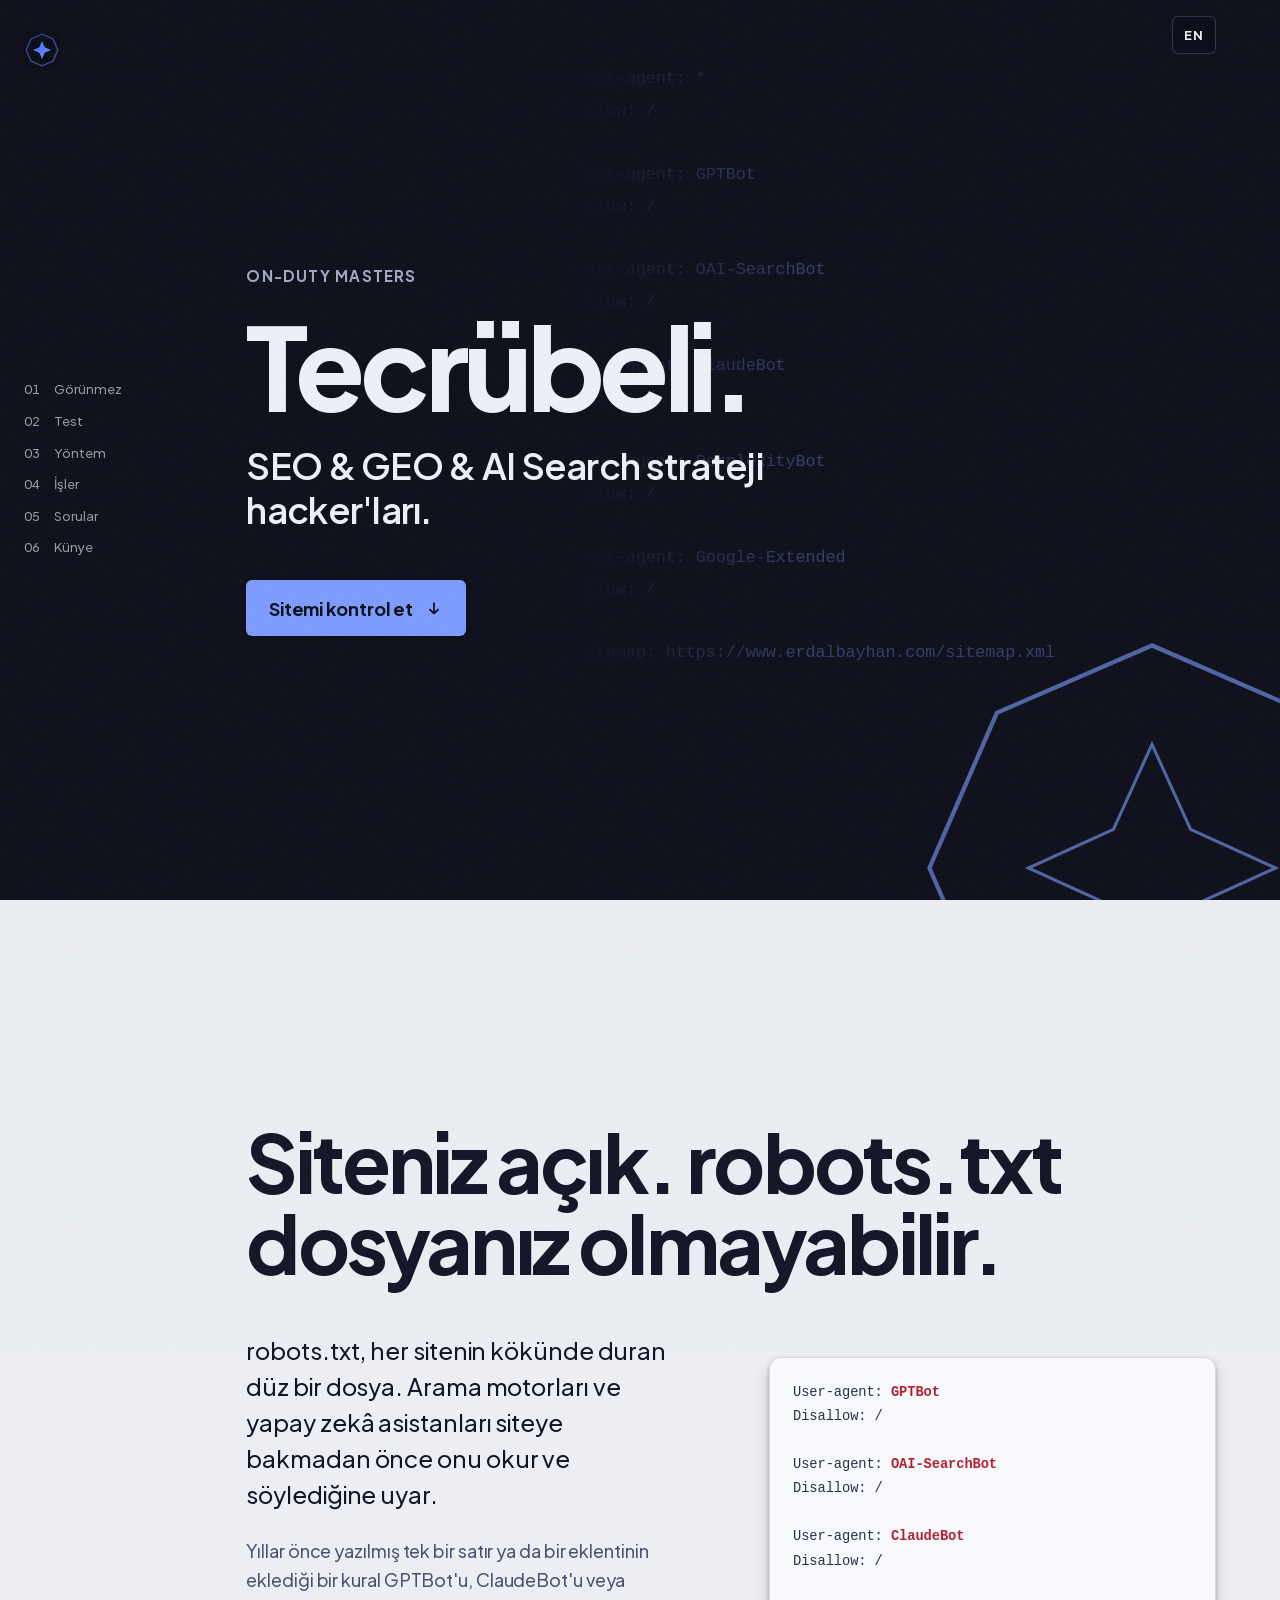
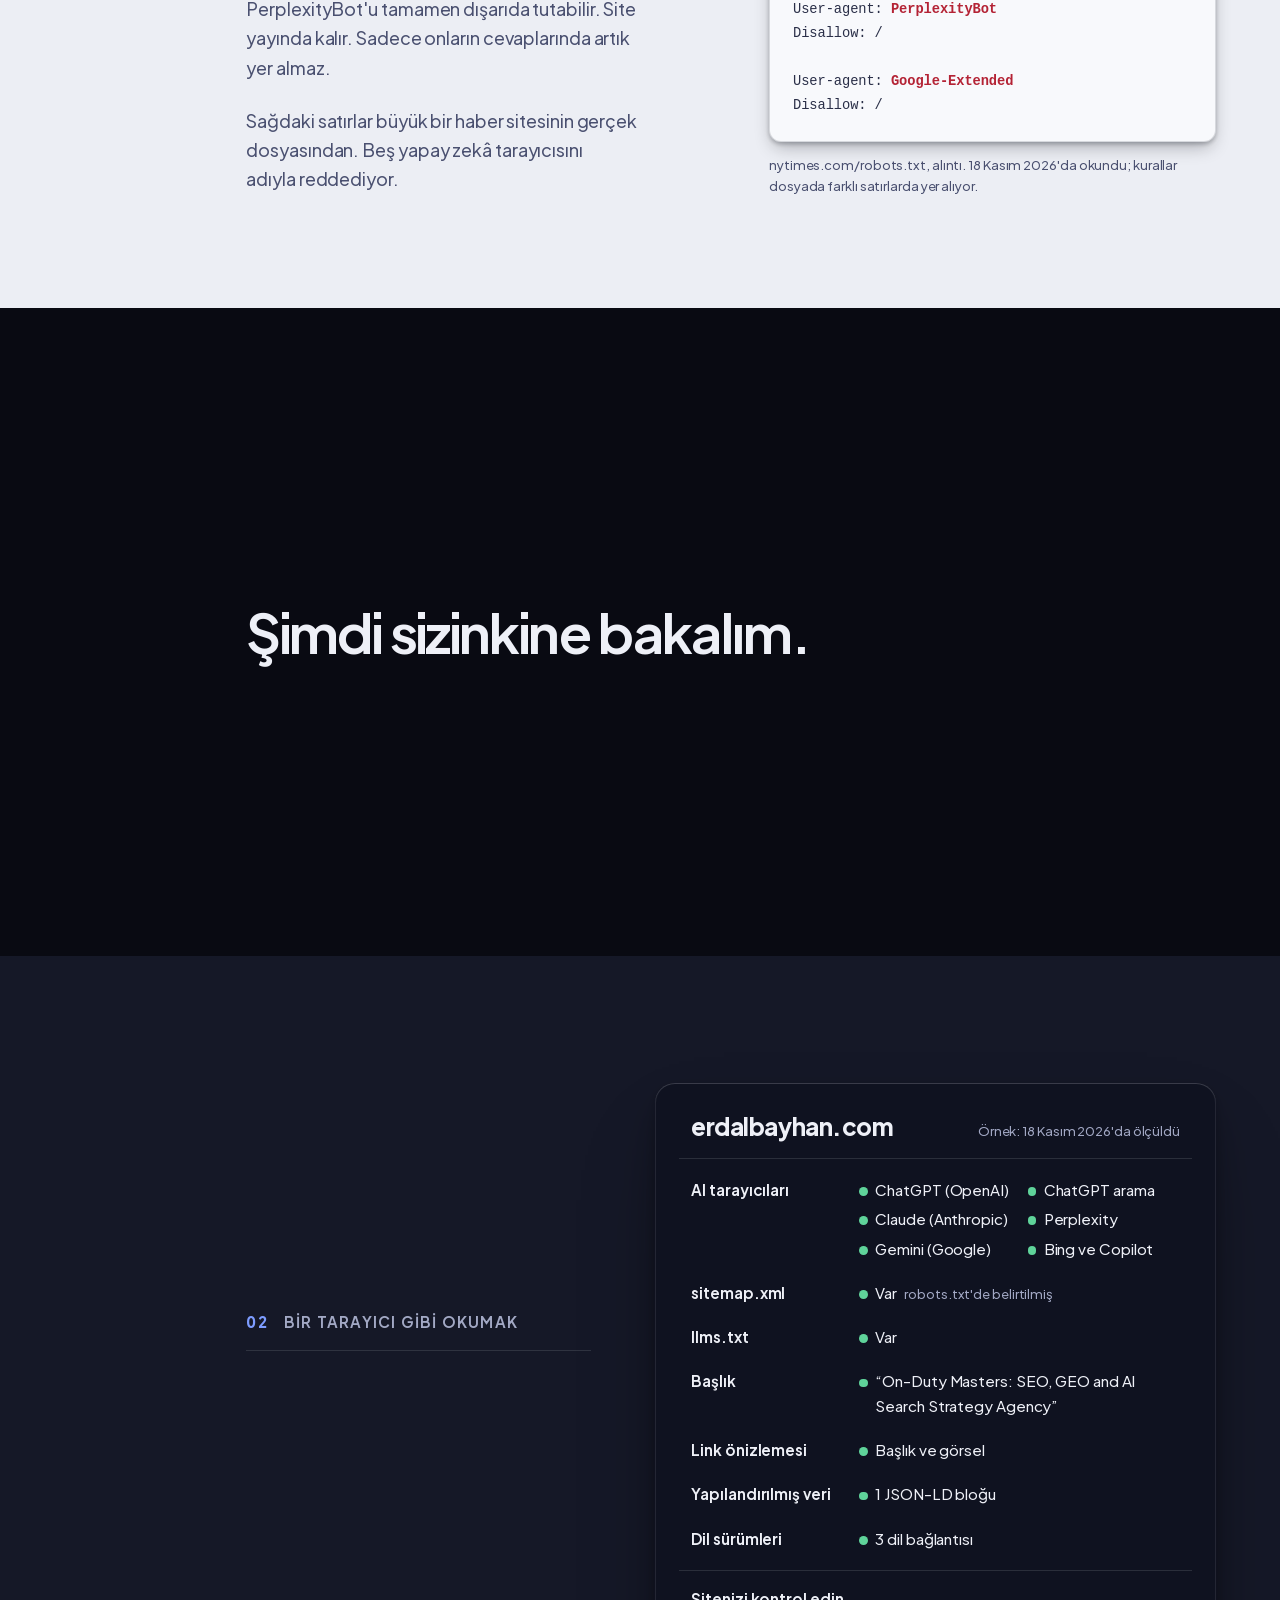
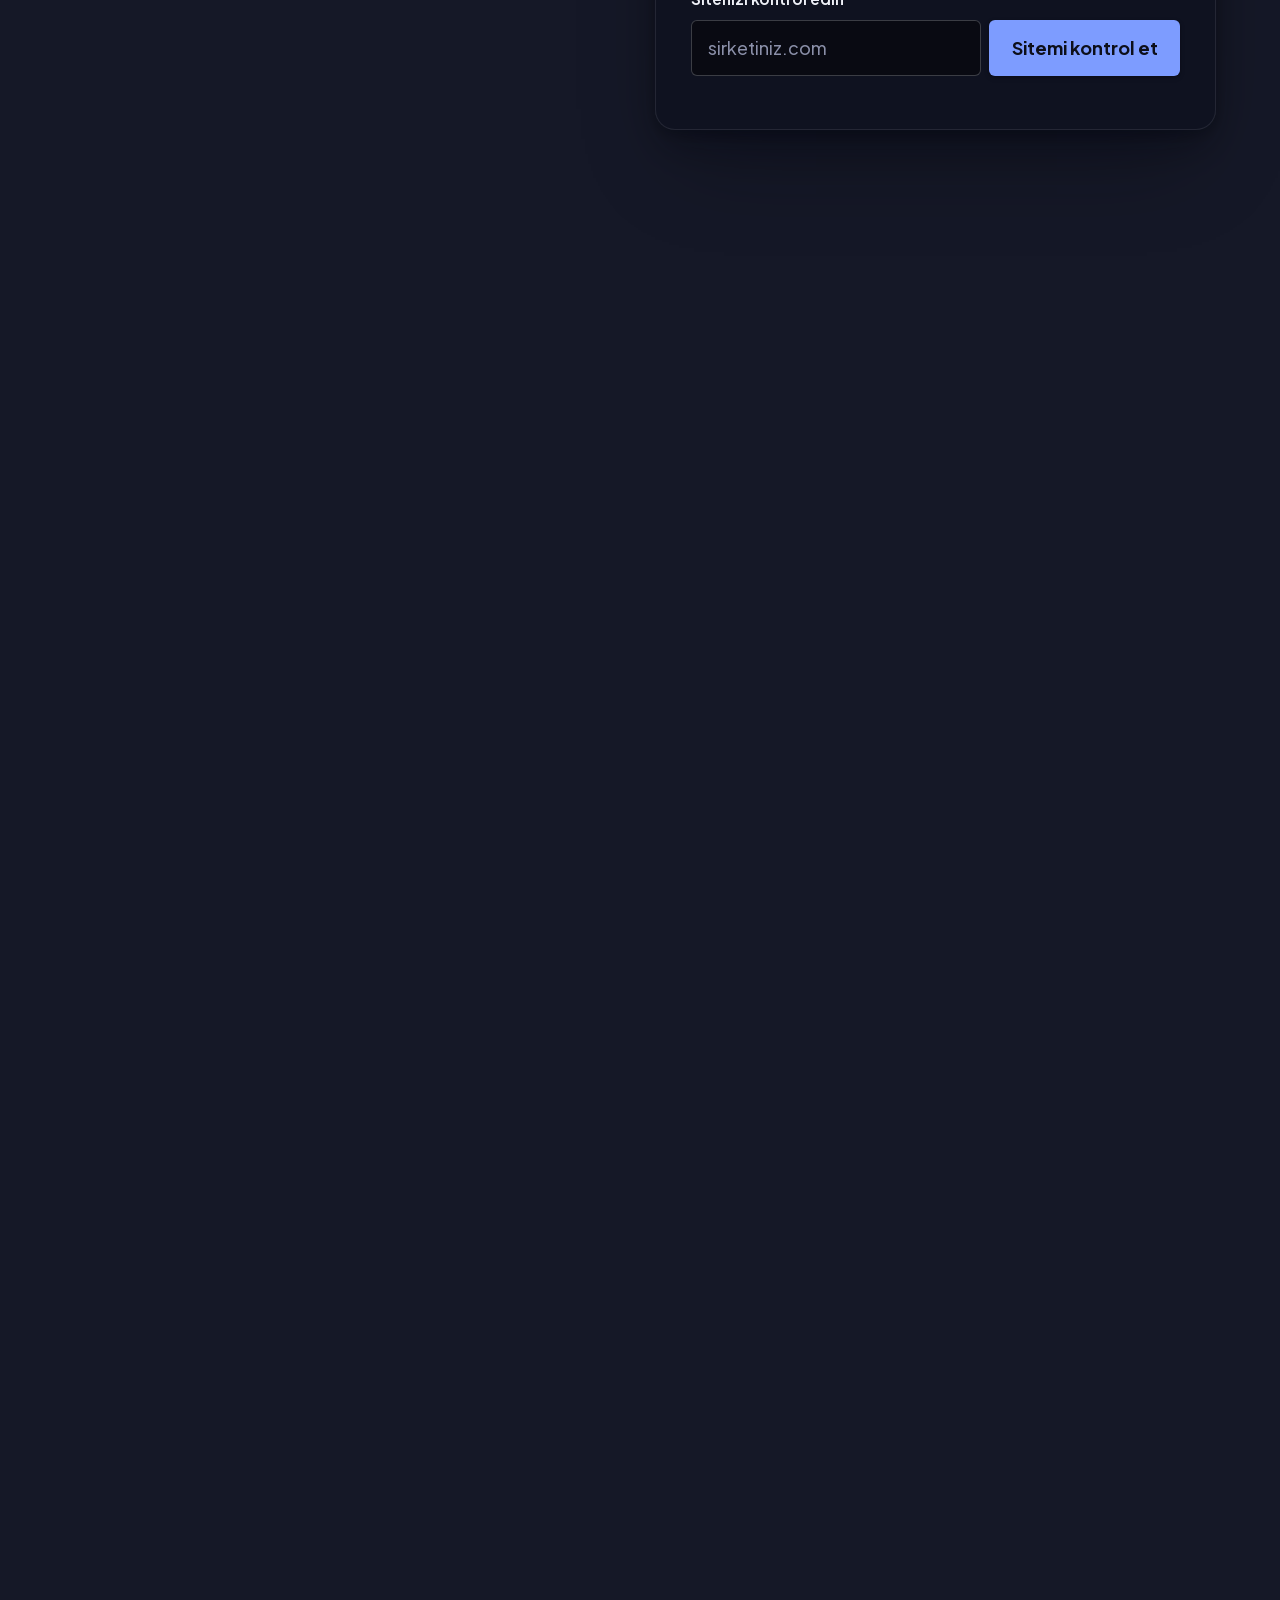
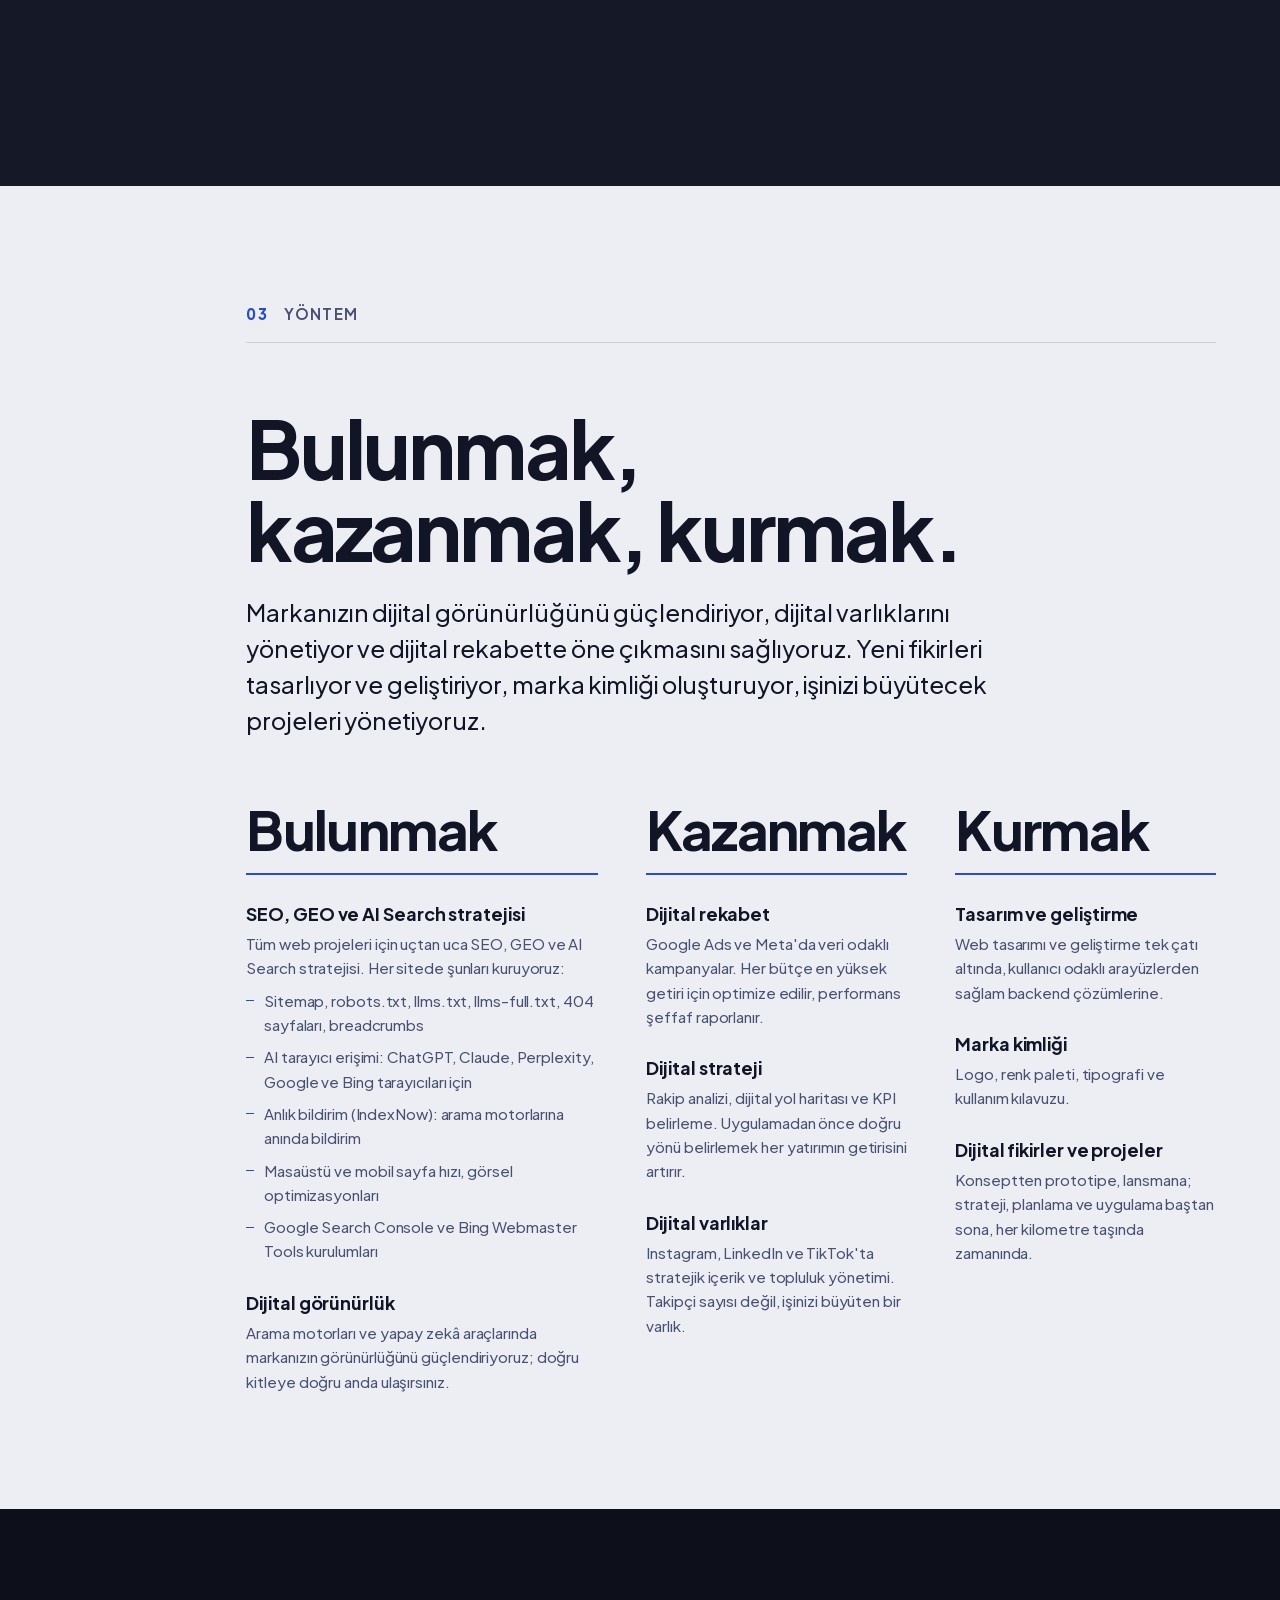
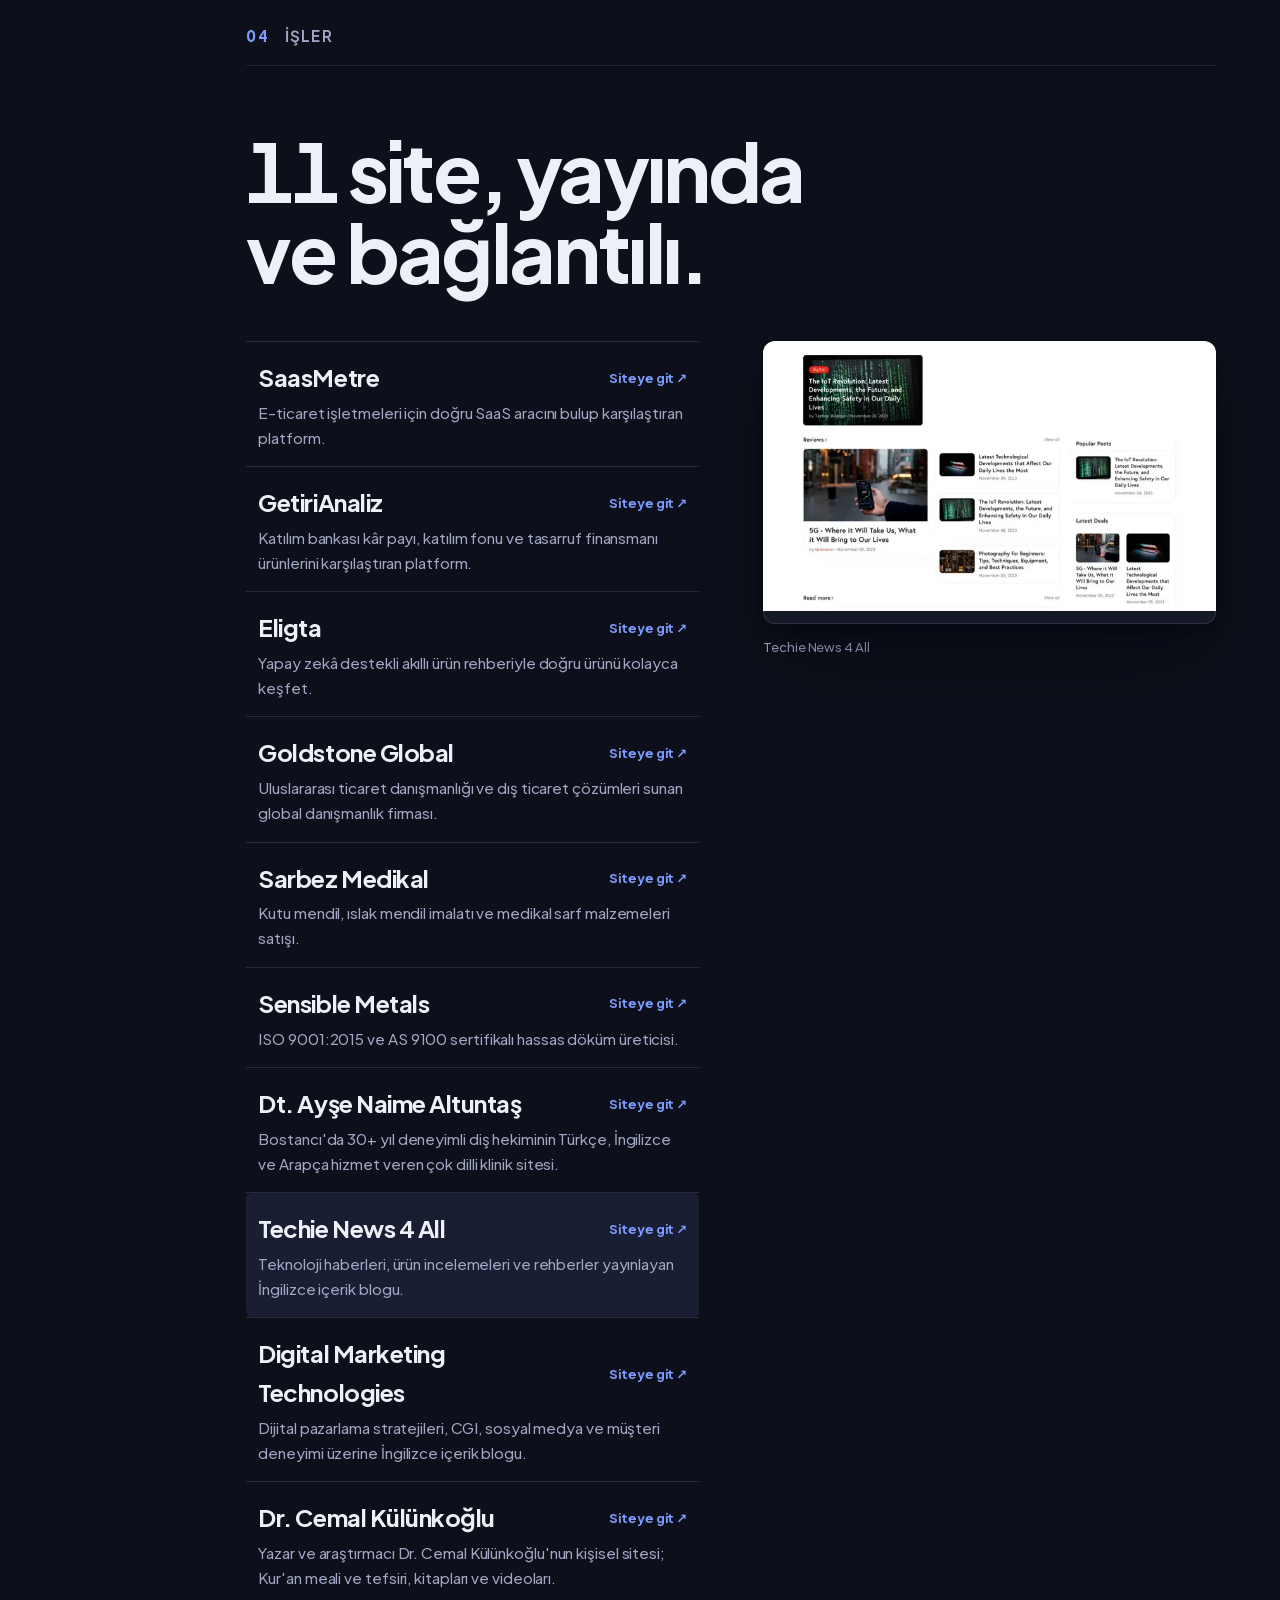
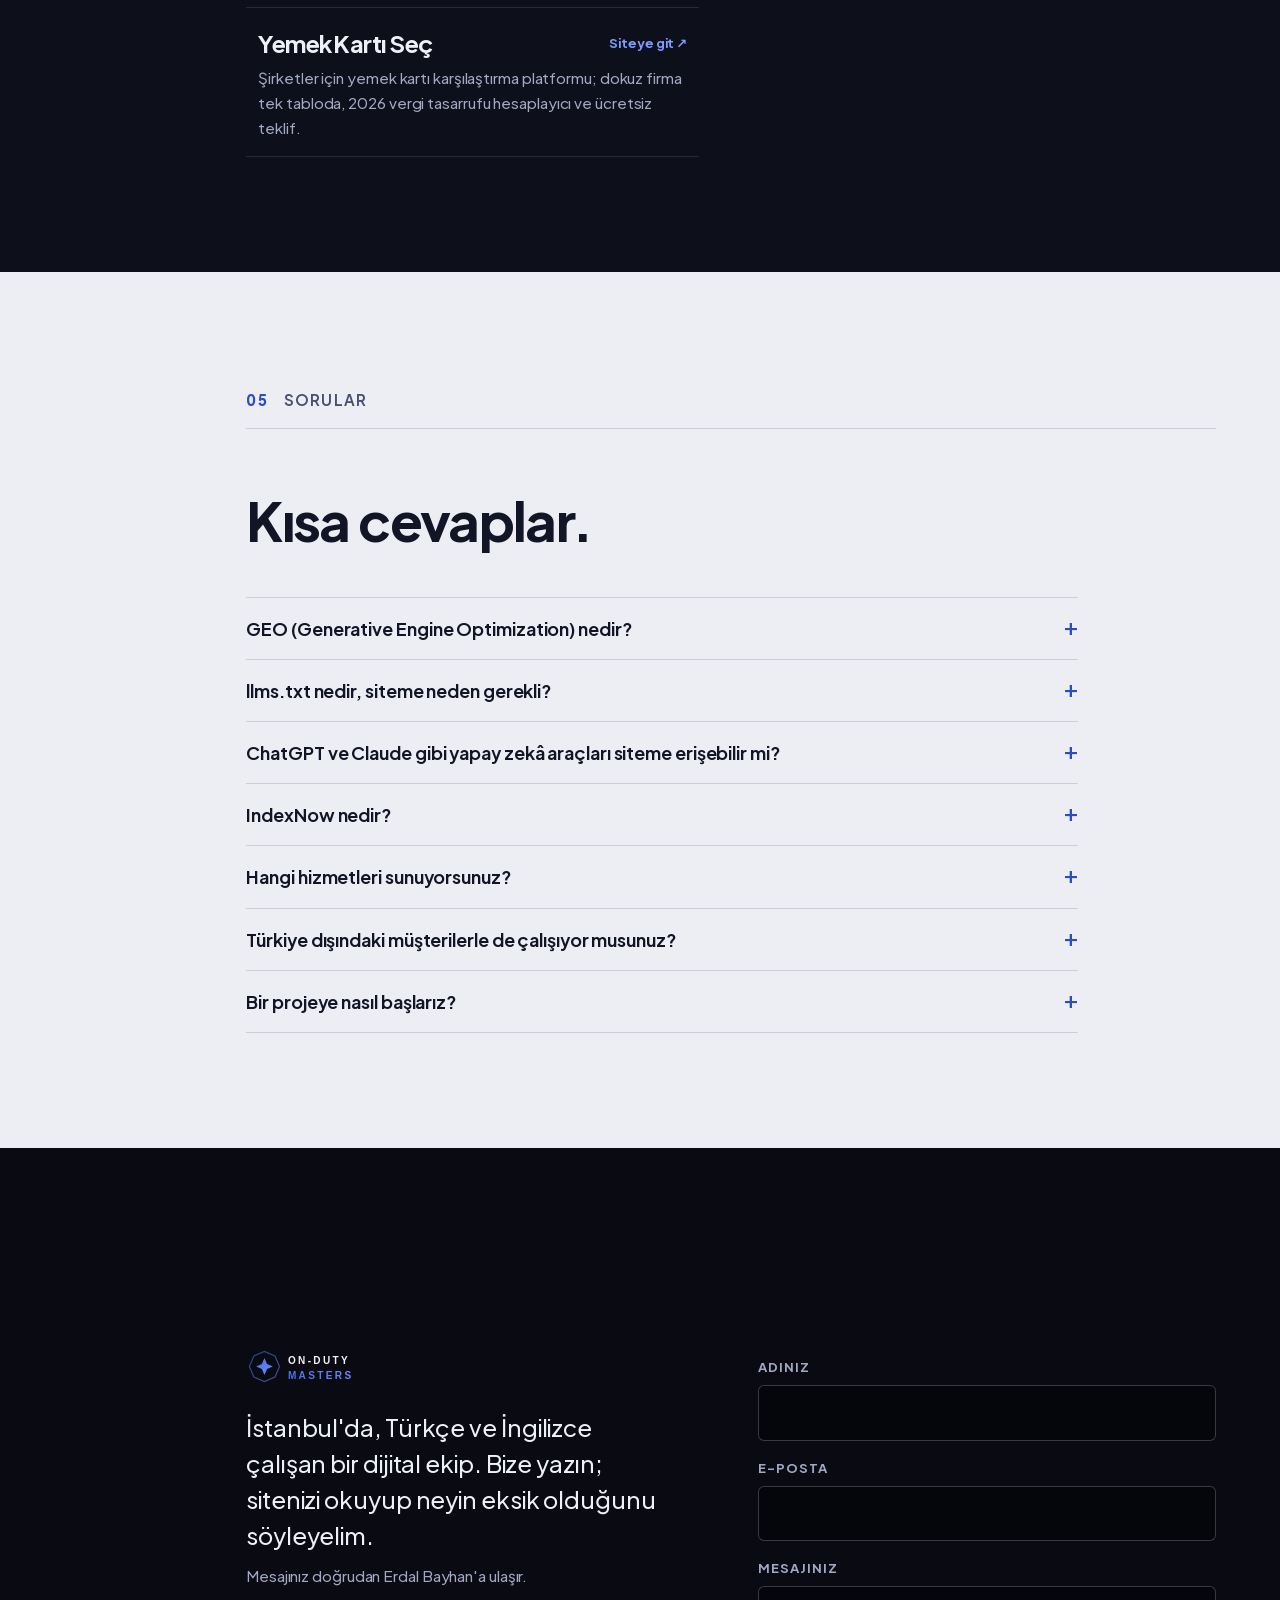
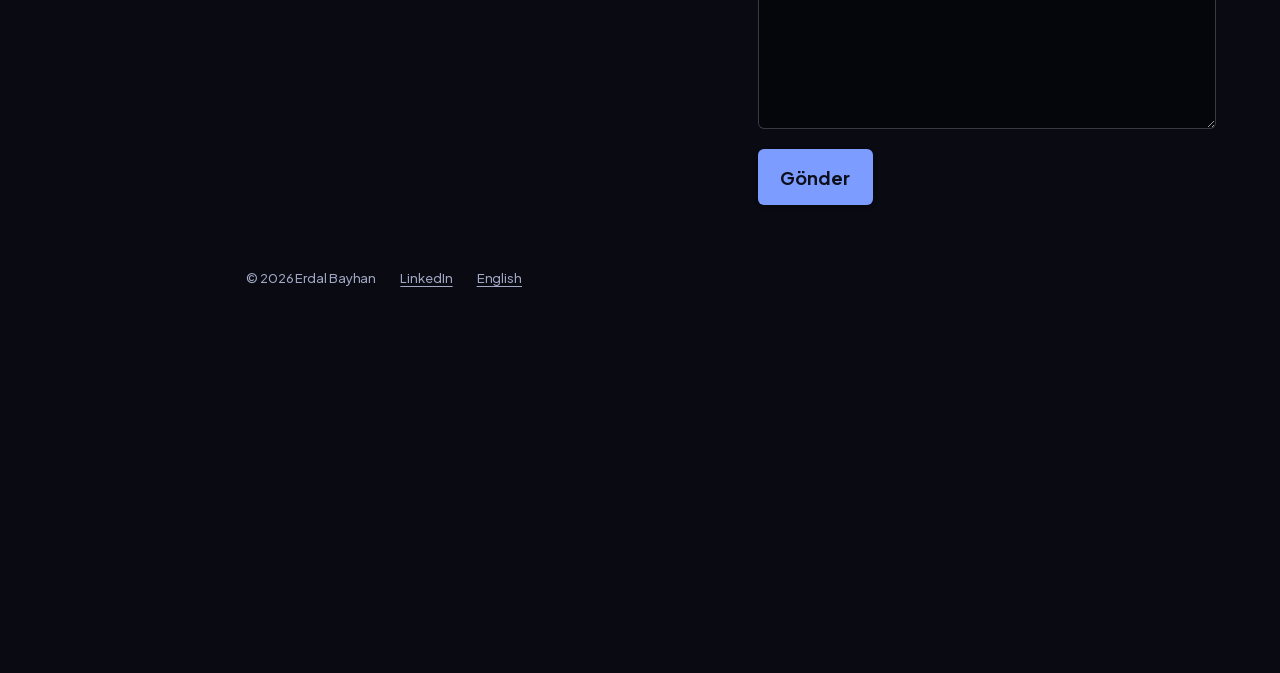
==== commit 85449a1a: "Test panel sample: re-measure erdalbayhan.com on the live site after the redesign Co-Authored-By: Cl" ====
--- a/tr/index.html
+++ b/tr/index.html
@@ -852,8 +852,8 @@
 
 </main>
 
-<!-- Real sample: erdalbayhan.com measured by check.php on 2026-11-18. -->
-<script type="application/json" id="sample">{"ok": true, "domain": "erdalbayhan.com", "checkedAt": "2026-11-18T19:09:58+00:00", "robots": {"found": true, "status": 200}, "page": {"status": 200, "read": true}, "crawlers": [{"token": "GPTBot", "label": "ChatGPT (OpenAI)", "status": "allowed", "rule": "named"}, {"token": "OAI-SearchBot", "label": "ChatGPT search", "status": "allowed", "rule": "named"}, {"token": "ClaudeBot", "label": "Claude (Anthropic)", "status": "allowed", "rule": "named"}, {"token": "PerplexityBot", "label": "Perplexity", "status": "allowed", "rule": "named"}, {"token": "Google-Extended", "label": "Gemini (Google)", "status": "allowed", "rule": "named"}, {"token": "Bingbot", "label": "Bing and Copilot", "status": "allowed", "rule": "named"}], "llms": {"found": true}, "sitemap": {"found": true, "fromRobots": true}, "title": "On-Duty Masters — Seasoned Digital Agency", "description": "We help brands master their digital presence, manage their digital assets, and win the digital competition. Design and develop new ideas, create brand identity, manage projects that will grow your bus", "preview": {"title": true, "image": true}, "structured": 1, "hreflang": 3}</script>
+<!-- Real sample: erdalbayhan.com measured by the live check.php on 2026-11-18, after the redesign. -->
+<script type="application/json" id="sample">{"ok": true, "domain": "erdalbayhan.com", "checkedAt": "2026-11-18T20:31:56+00:00", "robots": {"found": true, "status": 200}, "page": {"status": 200, "read": true}, "crawlers": [{"token": "GPTBot", "label": "ChatGPT (OpenAI)", "status": "allowed", "rule": "named"}, {"token": "OAI-SearchBot", "label": "ChatGPT search", "status": "allowed", "rule": "named"}, {"token": "ClaudeBot", "label": "Claude (Anthropic)", "status": "allowed", "rule": "named"}, {"token": "PerplexityBot", "label": "Perplexity", "status": "allowed", "rule": "named"}, {"token": "Google-Extended", "label": "Gemini (Google)", "status": "allowed", "rule": "named"}, {"token": "Bingbot", "label": "Bing and Copilot", "status": "allowed", "rule": "named"}], "llms": {"found": true}, "sitemap": {"found": true, "fromRobots": true}, "title": "On-Duty Masters: SEO, GEO and AI Search Strategy Agency", "description": "We make sure search engines and AI assistants can find, read and cite your website. Check yours in a few seconds.", "preview": {"title": true, "image": true}, "structured": 1, "hreflang": 3}</script>
 
 <script src="/scrollcraft.js?v=20261118a" defer></script>
 <script src="/main.js?v=20261118a" defer></script>
